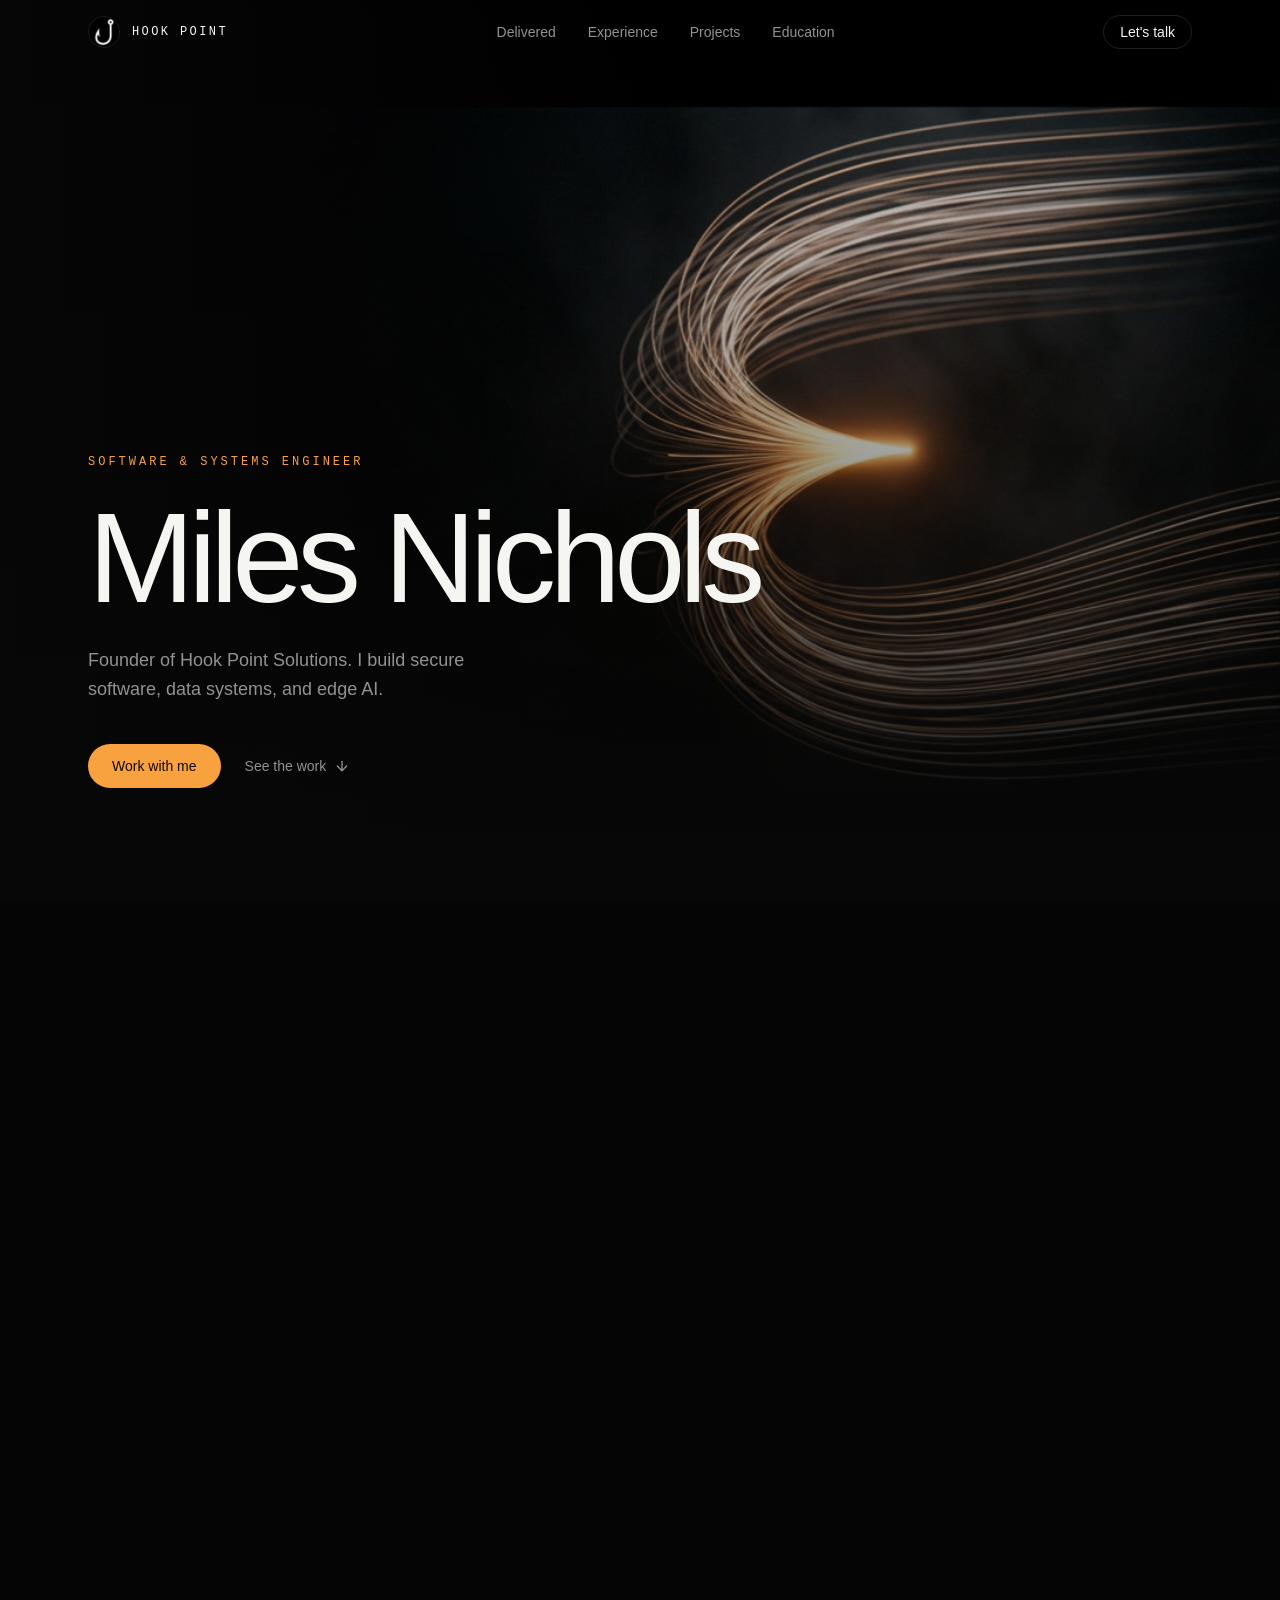
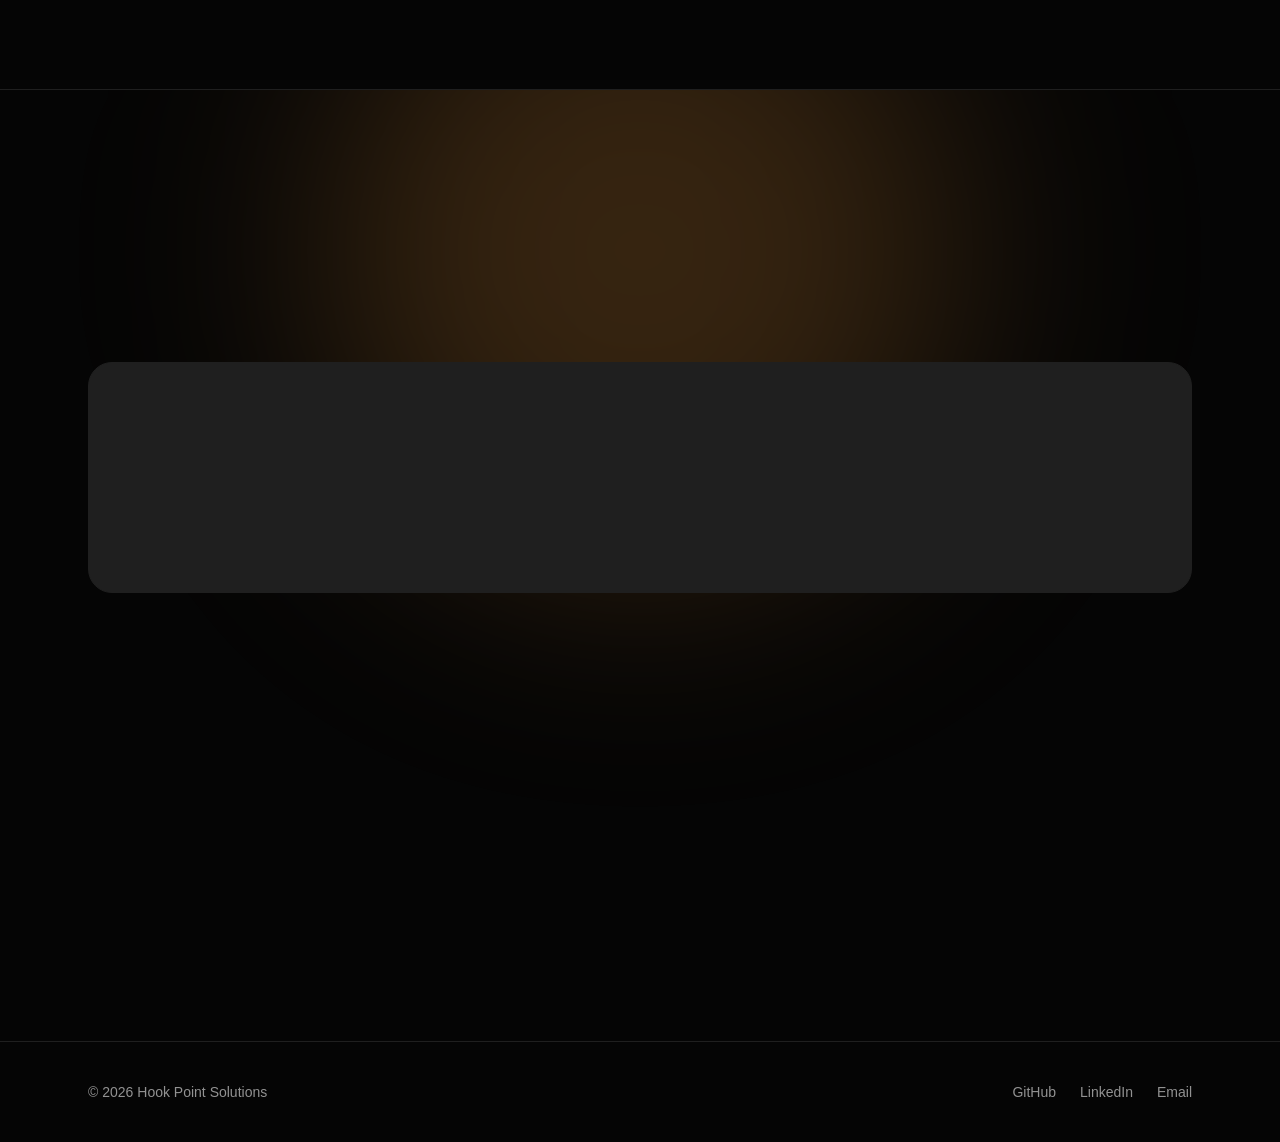
==== index.html @ 3643398d "k" ====
<!DOCTYPE html><html lang="en" class="_8NX9hq_variable z61v7q_variable bg-background"><head><meta charSet="utf-8"/><meta name="viewport" content="width=device-width, initial-scale=1"/><link rel="preload" href="/_next/static/media/07a39a8a4660cc7c-s.p.0r6juujl39pe6.woff2" as="font" crossorigin="" type="font/woff2"/><link rel="preload" href="/_next/static/media/605ce01b664af129-s.p.0wgildi0cnwt9.woff2" as="font" crossorigin="" type="font/woff2"/><link rel="preload" href="/images/hero.png" as="image" fetchPriority="high"/><link rel="stylesheet" href="/_next/static/chunks/3rcy8e28hshh3.css" data-precedence="next"/><link rel="preload" as="script" fetchPriority="low" href="/_next/static/chunks/3dkd6r3jlf50n.js"/><script src="/_next/static/chunks/43by1gthjaavo.js" async=""></script><script src="/_next/static/chunks/15ks9l6llrtqo.js" async=""></script><script src="/_next/static/chunks/turbopack-3-ry682tkyiqk.js" async=""></script><script src="/_next/static/chunks/1kw_wr8enlp0z.js" async=""></script><script src="/_next/static/chunks/2z9yaqx2-g-7x.js?v=4" async=""></script><meta name="theme-color" content="#0a0a0a"/><meta name="color-scheme" content="dark"/><title>Miles Nichols — Hook Point Solutions</title><meta name="description" content="Software &amp; systems engineer and founder of Hook Point Solutions. Secure full-stack software, data systems, and edge AI."/><meta property="og:title" content="Miles Nichols — Hook Point Solutions"/><meta property="og:description" content="Secure full-stack software, data systems, and edge AI."/><meta property="og:image" content="https://hookpointsolutions.me/banner.jpg"/><meta name="twitter:card" content="summary_large_image"/><meta name="twitter:title" content="Miles Nichols — Hook Point Solutions"/><meta name="twitter:description" content="Secure full-stack software, data systems, and edge AI."/><meta name="twitter:image" content="https://hookpointsolutions.me/banner.jpg"/><link rel="icon" href="/logo.jpg?v=2" type="image/jpeg"/><link rel="apple-touch-icon" href="/logo.jpg?v=2"/><meta name="next-size-adjust" content=""/><script src="/_next/static/chunks/0cz1d0mv5g_q7.js" noModule=""></script></head><body class="font-sans antialiased"><div hidden=""><!--$--><!--/$--></div><header class="fixed inset-x-0 top-0 z-50 transition-all duration-500 border-b border-transparent"><nav aria-label="Primary" class="mx-auto flex h-16 max-w-6xl items-center justify-between px-6"><a href="#top" class="flex items-center gap-3"><span aria-hidden="true" class="flex size-8 items-center justify-center overflow-hidden rounded-full border border-border/80 bg-background shadow-sm"><img src="/logo.jpg?v=2" alt="" class="size-full object-cover" style="transform:scale(2)"/></span><span class="font-mono text-xs tracking-[0.2em] uppercase">Hook Point</span></a><ul class="hidden items-center gap-8 md:flex"><li><a href="#delivered" class="text-sm text-muted-foreground transition-colors hover:text-foreground">Delivered</a></li><li><a href="#experience" class="text-sm text-muted-foreground transition-colors hover:text-foreground">Experience</a></li><li><a href="#projects" class="text-sm text-muted-foreground transition-colors hover:text-foreground">Projects</a></li><li><a href="#education" class="text-sm text-muted-foreground transition-colors hover:text-foreground">Education</a></li></ul><a href="#consult" class="rounded-full border border-border px-4 py-1.5 text-sm transition-colors hover:border-primary hover:text-primary">Let&#x27;s talk</a></nav></header><main><section id="top" class="relative flex min-h-svh items-end overflow-hidden"><div aria-hidden="true" class="hero-image absolute inset-0"><img src="/images/hero.png" alt="" fetchPriority="high" class="absolute inset-0 size-full object-cover object-center opacity-90"/><div class="absolute inset-0 bg-gradient-to-t from-background via-background/30 to-transparent"></div><div class="absolute inset-0 bg-gradient-to-r from-background/80 via-transparent to-transparent"></div></div><div class="relative mx-auto w-full max-w-6xl px-6 pb-20 md:pb-28"><p class="hero-line font-mono text-xs tracking-[0.25em] text-primary uppercase" style="animation-delay:150ms">Software &amp; Systems Engineer</p><h1 class="hero-line mt-6 text-6xl font-medium tracking-tighter text-balance md:text-8xl lg:text-9xl" style="animation-delay:300ms">Miles Nichols</h1><p class="hero-line mt-6 max-w-md text-lg leading-relaxed text-muted-foreground text-pretty" style="animation-delay:450ms">Founder of Hook Point Solutions. I build secure software, data systems, and edge AI.</p><div class="hero-line mt-10 flex flex-wrap items-center gap-4" style="animation-delay:600ms"><a href="#consult" class="rounded-full bg-primary px-6 py-3 text-sm font-medium text-primary-foreground transition-transform hover:scale-[1.03]">Work with me</a><a href="#projects" class="group flex items-center gap-2 px-2 py-3 text-sm text-muted-foreground transition-colors hover:text-foreground">See the work<svg xmlns="http://www.w3.org/2000/svg" width="24" height="24" viewBox="0 0 24 24" fill="none" stroke="currentColor" stroke-width="2" stroke-linecap="round" stroke-linejoin="round" class="lucide lucide-arrow-down size-4 transition-transform group-hover:translate-y-0.5" aria-hidden="true"><path d="M12 5v14"></path><path d="m19 12-7 7-7-7"></path></svg></a></div></div></section><section id="delivered" class="mx-auto max-w-6xl px-6 py-28 md:py-40"><div class="reveal mb-12 flex items-baseline gap-4 md:mb-16" style="transition-delay:0ms"><span class="font-mono text-xs text-primary">01</span><h2 class="text-3xl font-medium tracking-tight md:text-5xl">Delivered</h2></div><div class="reveal" style="transition-delay:0ms"><article class="group grid overflow-hidden rounded-3xl border border-border bg-card md:grid-cols-2"><div class="relative aspect-[4/3] overflow-hidden md:aspect-auto"><img src="/images/neuro-portal.png" alt="Abstract glowing neural filaments shaped like a brain inside a glass shield" loading="lazy" class="absolute inset-0 size-full object-cover transition-transform duration-[1.6s] ease-out group-hover:scale-105"/></div><div class="flex flex-col justify-between gap-12 p-8 md:p-12"><div><p class="font-mono text-xs tracking-[0.2em] text-primary uppercase">Hook Point Solutions · Client</p><h3 class="mt-4 text-3xl font-medium tracking-tight text-balance md:text-4xl">Neurology Patient Portal</h3><p class="mt-4 leading-relaxed text-muted-foreground text-pretty">A secure full-stack portal for a neurology practice — patients, providers, and records, each kept in their own lane.</p></div><dl class="grid grid-cols-3 gap-4 border-t border-border pt-8"><div><dt class="sr-only">Medical data isolation</dt><dd class="text-2xl font-medium tracking-tight md:text-3xl">100%</dd><dd class="mt-1 text-xs leading-snug text-muted-foreground">Medical data isolation</dd></div><div><dt class="sr-only">Granular access control</dt><dd class="text-2xl font-medium tracking-tight md:text-3xl">RBAC</dd><dd class="mt-1 text-xs leading-snug text-muted-foreground">Granular access control</dd></div><div><dt class="sr-only">In production</dt><dd class="text-2xl font-medium tracking-tight md:text-3xl">Live</dd><dd class="mt-1 text-xs leading-snug text-muted-foreground">In production</dd></div></dl><ul class="flex flex-wrap gap-2" aria-label="Stack"><li class="rounded-full border border-border px-3 py-1 font-mono text-xs text-muted-foreground">SvelteKit</li><li class="rounded-full border border-border px-3 py-1 font-mono text-xs text-muted-foreground">Spring Boot</li><li class="rounded-full border border-border px-3 py-1 font-mono text-xs text-muted-foreground">PostgreSQL</li></ul></div></article></div></section><section id="experience" class="mx-auto max-w-6xl px-6 py-28 md:py-40"><div class="reveal mb-12 flex items-baseline gap-4 md:mb-16" style="transition-delay:0ms"><span class="font-mono text-xs text-primary">02</span><h2 class="text-3xl font-medium tracking-tight md:text-5xl">Experience</h2></div><ol class="border-t border-border"><li><div class="reveal" style="transition-delay:0ms"><div class="group grid gap-2 border-b border-border py-8 transition-colors md:grid-cols-12 md:gap-8"><p class="font-mono text-xs text-muted-foreground md:col-span-2 md:pt-2">2027</p><div class="md:col-span-4"><h3 class="flex items-center gap-3 text-2xl font-medium tracking-tight transition-colors group-hover:text-primary">Tesla<span class="rounded-full bg-primary/15 px-2 py-0.5 font-mono text-[10px] tracking-widest text-primary uppercase">Incoming</span></h3><p class="mt-1 text-sm text-muted-foreground">Systems Engineer Intern — Cell Manufacturing</p></div><p class="leading-relaxed text-muted-foreground text-pretty md:col-span-6 md:pt-1">Equipment health monitoring, telemetry pipelines, and statistical fault detection.</p></div></div></li><li><div class="reveal" style="transition-delay:60ms"><div class="group grid gap-2 border-b border-border py-8 transition-colors md:grid-cols-12 md:gap-8"><p class="font-mono text-xs text-muted-foreground md:col-span-2 md:pt-2">Fall 2026 — Now</p><div class="md:col-span-4"><h3 class="flex items-center gap-3 text-2xl font-medium tracking-tight transition-colors group-hover:text-primary">American Equity</h3><p class="mt-1 text-sm text-muted-foreground">Software Development Intern</p></div><p class="leading-relaxed text-muted-foreground text-pretty md:col-span-6 md:pt-1">6 .NET microservices and 12 AWS Lambdas refactored. RBAC authorization and normalized PostgreSQL schemas.</p></div></div></li><li><div class="reveal" style="transition-delay:120ms"><div class="group grid gap-2 border-b border-border py-8 transition-colors md:grid-cols-12 md:gap-8"><p class="font-mono text-xs text-muted-foreground md:col-span-2 md:pt-2">Summer 2026</p><div class="md:col-span-4"><h3 class="flex items-center gap-3 text-2xl font-medium tracking-tight transition-colors group-hover:text-primary">American Equity</h3><p class="mt-1 text-sm text-muted-foreground">Automation Engineer Intern</p></div><p class="leading-relaxed text-muted-foreground text-pretty md:col-span-6 md:pt-1">Test reliability from ~65% to ~99% across 1,500+ tests. $10k+ saved in annual licensing.</p></div></div></li><li><div class="reveal" style="transition-delay:180ms"><div class="group grid gap-2 border-b border-border py-8 transition-colors md:grid-cols-12 md:gap-8"><p class="font-mono text-xs text-muted-foreground md:col-span-2 md:pt-2">2025 — Now</p><div class="md:col-span-4"><h3 class="flex items-center gap-3 text-2xl font-medium tracking-tight transition-colors group-hover:text-primary">Hook Point Solutions</h3><p class="mt-1 text-sm text-muted-foreground">Principal Engineer &amp; Founder</p></div><p class="leading-relaxed text-muted-foreground text-pretty md:col-span-6 md:pt-1">Designing and delivering secure full-stack software for clients.</p></div></div></li><li><div class="reveal" style="transition-delay:240ms"><div class="group grid gap-2 border-b border-border py-8 transition-colors md:grid-cols-12 md:gap-8"><p class="font-mono text-xs text-muted-foreground md:col-span-2 md:pt-2">Summer 2025</p><div class="md:col-span-4"><h3 class="flex items-center gap-3 text-2xl font-medium tracking-tight transition-colors group-hover:text-primary">Innovative Systems</h3><p class="mt-1 text-sm text-muted-foreground">Data &amp; Systems Engineer</p></div><p class="leading-relaxed text-muted-foreground text-pretty md:col-span-6 md:pt-1">MS SQL Server to PostgreSQL migration and real-time SCADA telemetry for Tyson Foods.</p></div></div></li></ol></section><section id="projects" class="mx-auto max-w-6xl px-6 py-28 md:py-40"><div class="reveal mb-12 flex items-baseline gap-4 md:mb-16" style="transition-delay:0ms"><span class="font-mono text-xs text-primary">03</span><h2 class="text-3xl font-medium tracking-tight md:text-5xl">Projects</h2></div><ul class="border-t border-border"><li class="border-b border-border"><div class="reveal" style="transition-delay:0ms"><button type="button" aria-expanded="true" aria-controls="project-panel-0" class="group flex w-full items-center gap-6 py-6 text-left md:py-8"><span class="w-8 font-mono text-xs text-muted-foreground">01</span><span class="flex-1 text-xl font-medium tracking-tight transition-all duration-500 md:text-3xl translate-x-2 text-primary">Migraine Diary</span><span class="hidden font-mono text-xs tracking-widest text-muted-foreground uppercase sm:block">Web</span><svg xmlns="http://www.w3.org/2000/svg" width="24" height="24" viewBox="0 0 24 24" fill="none" stroke="currentColor" stroke-width="2" stroke-linecap="round" stroke-linejoin="round" class="lucide lucide-plus size-5 shrink-0 transition-transform duration-500 rotate-45 text-primary" aria-hidden="true"><path d="M5 12h14"></path><path d="M12 5v14"></path></svg></button><div id="project-panel-0" role="region" aria-label="Migraine Diary" class="grid transition-all duration-500 ease-[cubic-bezier(0.22,1,0.36,1)] grid-rows-[1fr] opacity-100"><div class="overflow-hidden"><div class="flex flex-col gap-6 pb-8 pl-14 md:flex-row md:items-end md:justify-between"><div class="max-w-xl"><p class="leading-relaxed text-muted-foreground text-pretty">A secure web app for logging migraines, triggers, and medications, with history visualizations and role-protected administration.</p><ul class="mt-4 flex flex-wrap gap-2" aria-label="Stack"><li class="rounded-full border border-border px-3 py-1 font-mono text-xs text-muted-foreground">SvelteKit</li><li class="rounded-full border border-border px-3 py-1 font-mono text-xs text-muted-foreground">TypeScript</li><li class="rounded-full border border-border px-3 py-1 font-mono text-xs text-muted-foreground">Java</li><li class="rounded-full border border-border px-3 py-1 font-mono text-xs text-muted-foreground">Spring Boot</li><li class="rounded-full border border-border px-3 py-1 font-mono text-xs text-muted-foreground">PostgreSQL</li></ul></div><a href="https://github.com/miles-nichols?tab=repositories" target="_blank" rel="noreferrer" tabindex="0" class="group/link flex shrink-0 items-center gap-1 text-sm transition-colors hover:text-primary">View on GitHub<svg xmlns="http://www.w3.org/2000/svg" width="24" height="24" viewBox="0 0 24 24" fill="none" stroke="currentColor" stroke-width="2" stroke-linecap="round" stroke-linejoin="round" class="lucide lucide-arrow-up-right size-4 transition-transform group-hover/link:-translate-y-0.5 group-hover/link:translate-x-0.5" aria-hidden="true"><path d="M7 7h10v10"></path><path d="M7 17 17 7"></path></svg></a></div></div></div></div></li><li class="border-b border-border"><div class="reveal" style="transition-delay:40ms"><button type="button" aria-expanded="false" aria-controls="project-panel-1" class="group flex w-full items-center gap-6 py-6 text-left md:py-8"><span class="w-8 font-mono text-xs text-muted-foreground">02</span><span class="flex-1 text-xl font-medium tracking-tight transition-all duration-500 md:text-3xl group-hover:translate-x-2">Fitness Tracker</span><span class="hidden font-mono text-xs tracking-widest text-muted-foreground uppercase sm:block">Mobile</span><svg xmlns="http://www.w3.org/2000/svg" width="24" height="24" viewBox="0 0 24 24" fill="none" stroke="currentColor" stroke-width="2" stroke-linecap="round" stroke-linejoin="round" class="lucide lucide-plus size-5 shrink-0 transition-transform duration-500" aria-hidden="true"><path d="M5 12h14"></path><path d="M12 5v14"></path></svg></button><div id="project-panel-1" role="region" aria-label="Fitness Tracker" class="grid transition-all duration-500 ease-[cubic-bezier(0.22,1,0.36,1)] grid-rows-[0fr] opacity-0"><div class="overflow-hidden"><div class="flex flex-col gap-6 pb-8 pl-14 md:flex-row md:items-end md:justify-between"><div class="max-w-xl"><p class="leading-relaxed text-muted-foreground text-pretty">An Android app for finding exercises, building routines, logging workouts, and sharing activity with friends.</p><ul class="mt-4 flex flex-wrap gap-2" aria-label="Stack"><li class="rounded-full border border-border px-3 py-1 font-mono text-xs text-muted-foreground">Android</li><li class="rounded-full border border-border px-3 py-1 font-mono text-xs text-muted-foreground">Java</li><li class="rounded-full border border-border px-3 py-1 font-mono text-xs text-muted-foreground">Spring Boot</li><li class="rounded-full border border-border px-3 py-1 font-mono text-xs text-muted-foreground">MySQL</li></ul></div><a href="https://github.com/miles-nichols?tab=repositories" target="_blank" rel="noreferrer" tabindex="-1" class="group/link flex shrink-0 items-center gap-1 text-sm transition-colors hover:text-primary">View on GitHub<svg xmlns="http://www.w3.org/2000/svg" width="24" height="24" viewBox="0 0 24 24" fill="none" stroke="currentColor" stroke-width="2" stroke-linecap="round" stroke-linejoin="round" class="lucide lucide-arrow-up-right size-4 transition-transform group-hover/link:-translate-y-0.5 group-hover/link:translate-x-0.5" aria-hidden="true"><path d="M7 7h10v10"></path><path d="M7 17 17 7"></path></svg></a></div></div></div></div></li><li class="border-b border-border"><div class="reveal" style="transition-delay:80ms"><button type="button" aria-expanded="false" aria-controls="project-panel-2" class="group flex w-full items-center gap-6 py-6 text-left md:py-8"><span class="w-8 font-mono text-xs text-muted-foreground">03</span><span class="flex-1 text-xl font-medium tracking-tight transition-all duration-500 md:text-3xl group-hover:translate-x-2">Grateful Gig</span><span class="hidden font-mono text-xs tracking-widest text-muted-foreground uppercase sm:block">Web</span><svg xmlns="http://www.w3.org/2000/svg" width="24" height="24" viewBox="0 0 24 24" fill="none" stroke="currentColor" stroke-width="2" stroke-linecap="round" stroke-linejoin="round" class="lucide lucide-plus size-5 shrink-0 transition-transform duration-500" aria-hidden="true"><path d="M5 12h14"></path><path d="M12 5v14"></path></svg></button><div id="project-panel-2" role="region" aria-label="Grateful Gig" class="grid transition-all duration-500 ease-[cubic-bezier(0.22,1,0.36,1)] grid-rows-[0fr] opacity-0"><div class="overflow-hidden"><div class="flex flex-col gap-6 pb-8 pl-14 md:flex-row md:items-end md:justify-between"><div class="max-w-xl"><p class="leading-relaxed text-muted-foreground text-pretty">A positive-focused social app for sharing daily gratitude posts and following friends.</p><ul class="mt-4 flex flex-wrap gap-2" aria-label="Stack"><li class="rounded-full border border-border px-3 py-1 font-mono text-xs text-muted-foreground">Social</li><li class="rounded-full border border-border px-3 py-1 font-mono text-xs text-muted-foreground">Full-stack</li></ul></div><a href="https://github.com/miles-nichols?tab=repositories" target="_blank" rel="noreferrer" tabindex="-1" class="group/link flex shrink-0 items-center gap-1 text-sm transition-colors hover:text-primary">View on GitHub<svg xmlns="http://www.w3.org/2000/svg" width="24" height="24" viewBox="0 0 24 24" fill="none" stroke="currentColor" stroke-width="2" stroke-linecap="round" stroke-linejoin="round" class="lucide lucide-arrow-up-right size-4 transition-transform group-hover/link:-translate-y-0.5 group-hover/link:translate-x-0.5" aria-hidden="true"><path d="M7 7h10v10"></path><path d="M7 17 17 7"></path></svg></a></div></div></div></div></li><li class="border-b border-border"><div class="reveal" style="transition-delay:120ms"><button type="button" aria-expanded="false" aria-controls="project-panel-3" class="group flex w-full items-center gap-6 py-6 text-left md:py-8"><span class="w-8 font-mono text-xs text-muted-foreground">04</span><span class="flex-1 text-xl font-medium tracking-tight transition-all duration-500 md:text-3xl group-hover:translate-x-2">SCADA Integration &amp; Migration</span><span class="hidden font-mono text-xs tracking-widest text-muted-foreground uppercase sm:block">Industrial</span><svg xmlns="http://www.w3.org/2000/svg" width="24" height="24" viewBox="0 0 24 24" fill="none" stroke="currentColor" stroke-width="2" stroke-linecap="round" stroke-linejoin="round" class="lucide lucide-plus size-5 shrink-0 transition-transform duration-500" aria-hidden="true"><path d="M5 12h14"></path><path d="M12 5v14"></path></svg></button><div id="project-panel-3" role="region" aria-label="SCADA Integration &amp; Migration" class="grid transition-all duration-500 ease-[cubic-bezier(0.22,1,0.36,1)] grid-rows-[0fr] opacity-0"><div class="overflow-hidden"><div class="flex flex-col gap-6 pb-8 pl-14 md:flex-row md:items-end md:justify-between"><div class="max-w-xl"><p class="leading-relaxed text-muted-foreground text-pretty">Migrated production data systems and built telemetry and reporting for Tyson Foods through Innovative Systems.</p><ul class="mt-4 flex flex-wrap gap-2" aria-label="Stack"><li class="rounded-full border border-border px-3 py-1 font-mono text-xs text-muted-foreground">Ignition SCADA</li><li class="rounded-full border border-border px-3 py-1 font-mono text-xs text-muted-foreground">PostgreSQL</li><li class="rounded-full border border-border px-3 py-1 font-mono text-xs text-muted-foreground">MS SQL Server</li></ul></div><a href="https://github.com/miles-nichols?tab=repositories" target="_blank" rel="noreferrer" tabindex="-1" class="group/link flex shrink-0 items-center gap-1 text-sm transition-colors hover:text-primary">View on GitHub<svg xmlns="http://www.w3.org/2000/svg" width="24" height="24" viewBox="0 0 24 24" fill="none" stroke="currentColor" stroke-width="2" stroke-linecap="round" stroke-linejoin="round" class="lucide lucide-arrow-up-right size-4 transition-transform group-hover/link:-translate-y-0.5 group-hover/link:translate-x-0.5" aria-hidden="true"><path d="M7 7h10v10"></path><path d="M7 17 17 7"></path></svg></a></div></div></div></div></li><li class="border-b border-border"><div class="reveal" style="transition-delay:160ms"><button type="button" aria-expanded="false" aria-controls="project-panel-4" class="group flex w-full items-center gap-6 py-6 text-left md:py-8"><span class="w-8 font-mono text-xs text-muted-foreground">05</span><span class="flex-1 text-xl font-medium tracking-tight transition-all duration-500 md:text-3xl group-hover:translate-x-2">Autonomous Robot Navigation</span><span class="hidden font-mono text-xs tracking-widest text-muted-foreground uppercase sm:block">Embedded</span><svg xmlns="http://www.w3.org/2000/svg" width="24" height="24" viewBox="0 0 24 24" fill="none" stroke="currentColor" stroke-width="2" stroke-linecap="round" stroke-linejoin="round" class="lucide lucide-plus size-5 shrink-0 transition-transform duration-500" aria-hidden="true"><path d="M5 12h14"></path><path d="M12 5v14"></path></svg></button><div id="project-panel-4" role="region" aria-label="Autonomous Robot Navigation" class="grid transition-all duration-500 ease-[cubic-bezier(0.22,1,0.36,1)] grid-rows-[0fr] opacity-0"><div class="overflow-hidden"><div class="flex flex-col gap-6 pb-8 pl-14 md:flex-row md:items-end md:justify-between"><div class="max-w-xl"><p class="leading-relaxed text-muted-foreground text-pretty">Embedded control and obstacle avoidance using sensors and servos, with a Python tool for live sensor visualization. Led a 6-person team.</p><ul class="mt-4 flex flex-wrap gap-2" aria-label="Stack"><li class="rounded-full border border-border px-3 py-1 font-mono text-xs text-muted-foreground">C</li><li class="rounded-full border border-border px-3 py-1 font-mono text-xs text-muted-foreground">Python</li><li class="rounded-full border border-border px-3 py-1 font-mono text-xs text-muted-foreground">TM4C123</li></ul></div><a href="https://github.com/miles-nichols?tab=repositories" target="_blank" rel="noreferrer" tabindex="-1" class="group/link flex shrink-0 items-center gap-1 text-sm transition-colors hover:text-primary">View on GitHub<svg xmlns="http://www.w3.org/2000/svg" width="24" height="24" viewBox="0 0 24 24" fill="none" stroke="currentColor" stroke-width="2" stroke-linecap="round" stroke-linejoin="round" class="lucide lucide-arrow-up-right size-4 transition-transform group-hover/link:-translate-y-0.5 group-hover/link:translate-x-0.5" aria-hidden="true"><path d="M7 7h10v10"></path><path d="M7 17 17 7"></path></svg></a></div></div></div></div></li><li class="border-b border-border"><div class="reveal" style="transition-delay:200ms"><button type="button" aria-expanded="false" aria-controls="project-panel-5" class="group flex w-full items-center gap-6 py-6 text-left md:py-8"><span class="w-8 font-mono text-xs text-muted-foreground">06</span><span class="flex-1 text-xl font-medium tracking-tight transition-all duration-500 md:text-3xl group-hover:translate-x-2">Edge-AI Wildlife Classifier</span><span class="hidden font-mono text-xs tracking-widest text-muted-foreground uppercase sm:block">AI</span><svg xmlns="http://www.w3.org/2000/svg" width="24" height="24" viewBox="0 0 24 24" fill="none" stroke="currentColor" stroke-width="2" stroke-linecap="round" stroke-linejoin="round" class="lucide lucide-plus size-5 shrink-0 transition-transform duration-500" aria-hidden="true"><path d="M5 12h14"></path><path d="M12 5v14"></path></svg></button><div id="project-panel-5" role="region" aria-label="Edge-AI Wildlife Classifier" class="grid transition-all duration-500 ease-[cubic-bezier(0.22,1,0.36,1)] grid-rows-[0fr] opacity-0"><div class="overflow-hidden"><div class="flex flex-col gap-6 pb-8 pl-14 md:flex-row md:items-end md:justify-between"><div class="max-w-xl"><p class="leading-relaxed text-muted-foreground text-pretty">A Raspberry Pi vision system connecting sensor-triggered detection to a cloud-backed web application.</p><ul class="mt-4 flex flex-wrap gap-2" aria-label="Stack"><li class="rounded-full border border-border px-3 py-1 font-mono text-xs text-muted-foreground">Python</li><li class="rounded-full border border-border px-3 py-1 font-mono text-xs text-muted-foreground">Raspberry Pi</li><li class="rounded-full border border-border px-3 py-1 font-mono text-xs text-muted-foreground">ML</li><li class="rounded-full border border-border px-3 py-1 font-mono text-xs text-muted-foreground">Cloud</li></ul></div><a href="https://github.com/miles-nichols?tab=repositories" target="_blank" rel="noreferrer" tabindex="-1" class="group/link flex shrink-0 items-center gap-1 text-sm transition-colors hover:text-primary">View on GitHub<svg xmlns="http://www.w3.org/2000/svg" width="24" height="24" viewBox="0 0 24 24" fill="none" stroke="currentColor" stroke-width="2" stroke-linecap="round" stroke-linejoin="round" class="lucide lucide-arrow-up-right size-4 transition-transform group-hover/link:-translate-y-0.5 group-hover/link:translate-x-0.5" aria-hidden="true"><path d="M7 7h10v10"></path><path d="M7 17 17 7"></path></svg></a></div></div></div></div></li><li class="border-b border-border"><div class="reveal" style="transition-delay:240ms"><button type="button" aria-expanded="false" aria-controls="project-panel-6" class="group flex w-full items-center gap-6 py-6 text-left md:py-8"><span class="w-8 font-mono text-xs text-muted-foreground">07</span><span class="flex-1 text-xl font-medium tracking-tight transition-all duration-500 md:text-3xl group-hover:translate-x-2">ASL Real-Time Transcription</span><span class="hidden font-mono text-xs tracking-widest text-muted-foreground uppercase sm:block">AI</span><svg xmlns="http://www.w3.org/2000/svg" width="24" height="24" viewBox="0 0 24 24" fill="none" stroke="currentColor" stroke-width="2" stroke-linecap="round" stroke-linejoin="round" class="lucide lucide-plus size-5 shrink-0 transition-transform duration-500" aria-hidden="true"><path d="M5 12h14"></path><path d="M12 5v14"></path></svg></button><div id="project-panel-6" role="region" aria-label="ASL Real-Time Transcription" class="grid transition-all duration-500 ease-[cubic-bezier(0.22,1,0.36,1)] grid-rows-[0fr] opacity-0"><div class="overflow-hidden"><div class="flex flex-col gap-6 pb-8 pl-14 md:flex-row md:items-end md:justify-between"><div class="max-w-xl"><p class="leading-relaxed text-muted-foreground text-pretty">Computer vision that translates sign-language video in real time at 99.28% classification accuracy.</p><ul class="mt-4 flex flex-wrap gap-2" aria-label="Stack"><li class="rounded-full border border-border px-3 py-1 font-mono text-xs text-muted-foreground">MediaPipe</li><li class="rounded-full border border-border px-3 py-1 font-mono text-xs text-muted-foreground">OpenCV</li><li class="rounded-full border border-border px-3 py-1 font-mono text-xs text-muted-foreground">SVM</li><li class="rounded-full border border-border px-3 py-1 font-mono text-xs text-muted-foreground">Python</li></ul></div><a href="https://github.com/miles-nichols?tab=repositories" target="_blank" rel="noreferrer" tabindex="-1" class="group/link flex shrink-0 items-center gap-1 text-sm transition-colors hover:text-primary">View on GitHub<svg xmlns="http://www.w3.org/2000/svg" width="24" height="24" viewBox="0 0 24 24" fill="none" stroke="currentColor" stroke-width="2" stroke-linecap="round" stroke-linejoin="round" class="lucide lucide-arrow-up-right size-4 transition-transform group-hover/link:-translate-y-0.5 group-hover/link:translate-x-0.5" aria-hidden="true"><path d="M7 7h10v10"></path><path d="M7 17 17 7"></path></svg></a></div></div></div></div></li><li class="border-b border-border"><div class="reveal" style="transition-delay:280ms"><button type="button" aria-expanded="false" aria-controls="project-panel-7" class="group flex w-full items-center gap-6 py-6 text-left md:py-8"><span class="w-8 font-mono text-xs text-muted-foreground">08</span><span class="flex-1 text-xl font-medium tracking-tight transition-all duration-500 md:text-3xl group-hover:translate-x-2">ARMv8 / LEGv8 Disassembler</span><span class="hidden font-mono text-xs tracking-widest text-muted-foreground uppercase sm:block">Systems</span><svg xmlns="http://www.w3.org/2000/svg" width="24" height="24" viewBox="0 0 24 24" fill="none" stroke="currentColor" stroke-width="2" stroke-linecap="round" stroke-linejoin="round" class="lucide lucide-plus size-5 shrink-0 transition-transform duration-500" aria-hidden="true"><path d="M5 12h14"></path><path d="M12 5v14"></path></svg></button><div id="project-panel-7" role="region" aria-label="ARMv8 / LEGv8 Disassembler" class="grid transition-all duration-500 ease-[cubic-bezier(0.22,1,0.36,1)] grid-rows-[0fr] opacity-0"><div class="overflow-hidden"><div class="flex flex-col gap-6 pb-8 pl-14 md:flex-row md:items-end md:justify-between"><div class="max-w-xl"><p class="leading-relaxed text-muted-foreground text-pretty">Decodes 32-bit machine code into assembly across 5 instruction formats, alongside hand-optimized C.</p><ul class="mt-4 flex flex-wrap gap-2" aria-label="Stack"><li class="rounded-full border border-border px-3 py-1 font-mono text-xs text-muted-foreground">Java</li><li class="rounded-full border border-border px-3 py-1 font-mono text-xs text-muted-foreground">LEGv8</li><li class="rounded-full border border-border px-3 py-1 font-mono text-xs text-muted-foreground">C</li></ul></div><a href="https://github.com/miles-nichols?tab=repositories" target="_blank" rel="noreferrer" tabindex="-1" class="group/link flex shrink-0 items-center gap-1 text-sm transition-colors hover:text-primary">View on GitHub<svg xmlns="http://www.w3.org/2000/svg" width="24" height="24" viewBox="0 0 24 24" fill="none" stroke="currentColor" stroke-width="2" stroke-linecap="round" stroke-linejoin="round" class="lucide lucide-arrow-up-right size-4 transition-transform group-hover/link:-translate-y-0.5 group-hover/link:translate-x-0.5" aria-hidden="true"><path d="M7 7h10v10"></path><path d="M7 17 17 7"></path></svg></a></div></div></div></div></li></ul></section><section id="education" class="mx-auto max-w-6xl px-6 py-28 md:py-40"><div class="reveal mb-12 flex items-baseline gap-4 md:mb-16" style="transition-delay:0ms"><span class="font-mono text-xs text-primary">04</span><h2 class="text-3xl font-medium tracking-tight md:text-5xl">Education</h2></div><div class="grid gap-6 md:grid-cols-2"><div class="reveal" style="transition-delay:0ms"><article class="flex h-full flex-col justify-between gap-16 rounded-3xl border border-border bg-card p-8 transition-colors duration-500 hover:border-primary/50 md:p-10"><p class="font-mono text-xs text-muted-foreground">2027</p><div><h3 class="text-2xl font-medium tracking-tight text-balance md:text-3xl">M.S. Artificial Intelligence</h3><p class="mt-2 text-muted-foreground">Iowa State University</p><p class="mt-6 font-mono text-xs tracking-widest text-primary uppercase">4.0 GPA · Dean’s List</p></div></article></div><div class="reveal" style="transition-delay:120ms"><article class="flex h-full flex-col justify-between gap-16 rounded-3xl border border-border bg-card p-8 transition-colors duration-500 hover:border-primary/50 md:p-10"><p class="font-mono text-xs text-muted-foreground">2026</p><div><h3 class="text-2xl font-medium tracking-tight text-balance md:text-3xl">B.S. Software Engineering</h3><p class="mt-2 text-muted-foreground">Iowa State University</p><p class="mt-6 font-mono text-xs tracking-widest text-primary uppercase">3.64 GPA · Dean’s List</p></div></article></div></div></section><section id="consult" class="relative overflow-hidden border-t border-border"><div aria-hidden="true" class="glow pointer-events-none absolute -top-40 left-1/2 size-[40rem] -translate-x-1/2 rounded-full bg-primary/20 blur-[120px]"></div><div class="relative mx-auto max-w-6xl px-6 py-28 md:py-40"><div class="reveal mb-12 flex items-baseline gap-4 md:mb-16" style="transition-delay:0ms"><span class="font-mono text-xs text-primary">05</span><h2 class="text-3xl font-medium tracking-tight md:text-5xl">Consulting</h2></div><div class="grid gap-px overflow-hidden rounded-3xl border border-border bg-border md:grid-cols-3"><div class="reveal h-full" style="transition-delay:0ms"><div class="h-full bg-background p-8 md:p-10"><span class="font-mono text-xs text-primary">01</span><h3 class="mt-10 text-xl font-medium tracking-tight">Full-stack products</h3><p class="mt-3 text-sm leading-relaxed text-muted-foreground">Secure web and mobile apps, from schema to interface.</p></div></div><div class="reveal h-full" style="transition-delay:100ms"><div class="h-full bg-background p-8 md:p-10"><span class="font-mono text-xs text-primary">02</span><h3 class="mt-10 text-xl font-medium tracking-tight">Data &amp; migration</h3><p class="mt-3 text-sm leading-relaxed text-muted-foreground">Database migrations, pipelines, and reporting that hold up in production.</p></div></div><div class="reveal h-full" style="transition-delay:200ms"><div class="h-full bg-background p-8 md:p-10"><span class="font-mono text-xs text-primary">03</span><h3 class="mt-10 text-xl font-medium tracking-tight">Industrial &amp; edge AI</h3><p class="mt-3 text-sm leading-relaxed text-muted-foreground">SCADA, telemetry, embedded systems, and on-device vision.</p></div></div></div><div class="reveal mt-24 text-center md:mt-32" style="transition-delay:0ms"><p class="font-mono text-xs tracking-[0.25em] text-muted-foreground uppercase">Have a project?</p><a href="mailto:miles@voilatech.com" class="group mt-6 inline-flex items-center gap-3 text-4xl font-medium tracking-tighter transition-colors hover:text-primary md:text-7xl">Let&#x27;s build it<svg xmlns="http://www.w3.org/2000/svg" width="24" height="24" viewBox="0 0 24 24" fill="none" stroke="currentColor" stroke-width="2" stroke-linecap="round" stroke-linejoin="round" class="lucide lucide-arrow-up-right size-8 transition-transform duration-500 group-hover:translate-x-1 group-hover:-translate-y-1 md:size-14" aria-hidden="true"><path d="M7 7h10v10"></path><path d="M7 17 17 7"></path></svg></a><p class="mt-6 text-muted-foreground">miles@voilatech.com</p></div></div></section></main><footer class="border-t border-border"><div class="mx-auto flex max-w-6xl flex-col items-start justify-between gap-6 px-6 py-10 text-sm text-muted-foreground md:flex-row md:items-center"><p>© <!-- -->2026<!-- --> <!-- -->Hook Point Solutions</p><ul class="flex gap-6"><li><a href="https://github.com/miles-nichols" target="_blank" rel="noreferrer" class="transition-colors hover:text-foreground">GitHub</a></li><li><a href="https://www.linkedin.com/in/miles-nichols" target="_blank" rel="noreferrer" class="transition-colors hover:text-foreground">LinkedIn</a></li><li><a href="mailto:miles@voilatech.com" rel="noreferrer" class="transition-colors hover:text-foreground">Email</a></li></ul></div></footer><!--$--><!--/$--><script id="_R_">(globalThis["TURBOPACK"] || (globalThis["TURBOPACK"] = [])).push({"otherChunks":["static/chunks/3dkd6r3jlf50n.js","static/chunks/43by1gthjaavo.js","static/chunks/15ks9l6llrtqo.js"],"runtimeModuleIds":[69245]});</script><script src="/_next/static/chunks/3dkd6r3jlf50n.js" async=""></script><script>(self.__next_f=self.__next_f||[]).push([0])</script><script>self.__next_f.push([1,"1:\"$Sreact.fragment\"\n2:\"/_next/static/chunks/1kw_wr8enlp0z.js\"\n3:I[76210,[\"$2\"],\"default\"]\n4:I[90604,[\"$2\"],\"default\"]\n6:\"/_next/static/chunks/2z9yaqx2-g-7x.js?v=4\"\n7:I[62836,[\"$2\",\"$6\"],\"Nav\"]\n8:I[92339,[\"$2\",\"$6\"],\"default\"]\n9:I[94206,[\"$2\",\"$6\"],\"Reveal\"]\n12:\"ViewportBoundary\"\n13:I[63334,[\"$2\"],\"$12\"]\n15:\"MetadataBoundary\"\n16:I[63334,[\"$2\"],\"$15\"]\n17:\"$Sreact.suspense\"\n19:I[48189,[\"$2\"],\"default\",1]\n:HL[\"/_next/static/chunks/3rcy8e28hshh3.css\",\"style\"]\n:HL[\"/_next/static/media/07a39a8a4660cc7c-s.p.0r6juujl39pe6.woff2\",\"font\",{\"crossOrigin\":\"\",\"type\":\"font/woff2\"}]\n:HL[\"/_next/static/media/605ce01b664af129-s.p.0wgildi0cnwt9.woff2\",\"font\",{\"crossOrigin\":\"\",\"type\":\"font/woff2\"}]\n:HL[\"/images/hero.png\",\"image\",{\"fetchPriority\":\"high\"}]\n5:[[\"children\",{\"s\":\"__PAGE__\",\"h\":512,\"d\":{\"r\":[\"$\",\"$1\",\"c\",{\"children\":[[[\"$\",\"$L7\",null,{}],[\"$\",\"main\",null,{\"children\":[[\"$\",\"section\",null,{\"id\":\"top\",\"className\":\"relative flex min-h-svh items-end overflow-hidden\",\"children\":[[\"$\",\"div\",null,{\"aria-hidden\":\"true\",\"className\":\"hero-image absolute inset-0\",\"children\":[[\"$\",\"img\",null,{\"src\":\"/images/hero.png\",\"alt\":\"\",\"fetchPriority\":\"high\",\"className\":\"absolute inset-0 size-full object-cover object-center opacity-90\"}],[\"$\",\"div\",null,{\"className\":\"absolute inset-0 bg-gradient-to-t from-background via-background/30 to-transparent\"}],[\"$\",\"div\",null,{\"className\":\"absolute inset-0 bg-gradient-to-r from-background/80 via-transparent to-transparent\"}]]}],[\"$\",\"div\",null,{\"className\":\"relative mx-auto w-full max-w-6xl px-6 pb-20 md:pb-28\",\"children\":[[\"$\",\"p\",null,{\"className\":\"hero-line font-mono text-xs tracking-[0.25em] text-primary uppercase\",\"style\":{\"animationDelay\":\"150ms\"},\"children\":\"Software \u0026 Systems Engineer\"}],[\"$\",\"h1\",null,{\"className\":\"hero-line mt-6 text-6xl font-medium tracking-tighter text-balance md:text-8xl lg:text-9xl\",\"style\":{\"animationDelay\":\"300ms\"},\"children\":\"Miles Nichols\"}],[\"$\",\"p\",null,{\"className\":\"hero-line mt-6 max-w-md text-lg leading-relaxed text-muted-foreground text-pretty\",\"style\":{\"animationDelay\":\"450ms\"},\"children\":\"Founder of Hook Point Solutions. I build secure software, data systems, and edge AI.\"}],[\"$\",\"div\",null,{\"className\":\"hero-line mt-10 flex flex-wrap items-center gap-4\",\"style\":{\"animationDelay\":\"600ms\"},\"children\":[[\"$\",\"a\",null,{\"href\":\"#consult\",\"className\":\"rounded-full bg-primary px-6 py-3 text-sm font-medium text-primary-foreground transition-transform hover:scale-[1.03]\",\"children\":\"Work with me\"}],[\"$\",\"a\",null,{\"href\":\"#projects\",\"className\":\"group flex items-center gap-2 px-2 py-3 text-sm text-muted-foreground transition-colors hover:text-foreground\",\"children\":[\"See the work\",[\"$\",\"$L8\",null,{\"ref\":\"$undefined\",\"iconNode\":[[\"path\",{\"d\":\"M12 5v14\",\"key\":\"s699le\"}],[\"path\",{\"d\":\"m19 12-7 7-7-7\",\"key\":\"1idqje\"}]],\"className\":\"lucide-arrow-down size-4 transition-transform group-hover:translate-y-0.5\",\"aria-hidden\":\"true\"}]]}]]}]]}]]}],[\"$\",\"section\",null,{\"id\":\"delivered\",\"className\":\"mx-auto max-w-6xl px-6 py-28 md:py-40\",\"children\":[[\"$\",\"$L9\",null,{\"className\":\"mb-12 flex items-baseline gap-4 md:mb-16\",\"children\":[[\"$\",\"span\",null,{\"className\":\"font-mono text-xs text-primary\",\"children\":\"01\"}],[\"$\",\"h2\",null,{\"className\":\"text-3xl font-medium tracking-tight md:text-5xl\",\"children\":\"Delivered\"}]]}],\"$La\"]}],\"$Lb\",\"$Lc\",\"$Ld\",\"$Le\"]}],\"$Lf\"],[\"$L10\"],\"$L11\"]}],\"p\":false,\"v\":null}}]]\n0:{\"P\":null,\"c\":[\"\",\"\"],\"q\":\"\",\"i\":false,\"t\":{\"t\":{\"s\":\"\",\"h\":528,\"d\":{\"r\":[\"$\",\"$1\",\"c\",{\"children\":[[[\"$\",\"link\",\"0\",{\"rel\":\"stylesheet\",\"href\":\"/_next/static/chunks/3rcy8e28hshh3.css\",\"precedence\":\"next\",\"crossOrigin\":\"$undefined\",\"nonce\":\"$undefined\"}],[\"$\",\"script\",\"script-0\",{\"src\":\"/_next/static/chunks/1kw_wr8enlp0z.js\",\"async\":true,\"nonce\":\"$undefined\"}]],[\"$\",\"html\",null,{\"lang\":\"en\",\"className\":\"_8NX9hq_variable z61v7q_variable bg-background\",\"children\":[\"$\",\"body\",null,{\"className\":\"font-sans antialiased\",\"children\":[\"$\",\"$L3\",null,{\"parallelRouterKey\":\"children\",\"error\":\"$undefined\",\"errorStyles\":\"$undefined\",\"errorScripts\":\"$undefined\",\"template\":[\"$\",\"$L4\",null,{}],\"templateStyles\":\"$undefined\",\"templateScripts\":\"$undefined\",\"notFound\":[[[\"$\",\"title\",null,{\"children\":\"404: This page could not be found.\"}],[\"$\",\"div\",null,{\"style\":{\"fontFamily\":\"system-ui,\\\"Segoe UI\\\",Roboto,Helvetica,Arial,sans-serif,\\\"Apple Color Emoji\\\",\\\"Segoe UI Emoji\\\"\",\"height\":\"100vh\",\"textAlign\":\"center\",\"display\":\"flex\",\"flexDirection\":\"column\",\"alignItems\":\"center\",\"justifyContent\":\"center\"},\"children\":[\"$\",\"div\",null,{\"children\":[[\"$\",\"style\",null,{\"dangerouslySetInnerHTML\":{\"__html\":\"body{color:#000;background:#fff;margin:0}.next-error-h1{border-right:1px solid rgba(0,0,0,.3)}@media (prefers-color-scheme:dark){body{color:#fff;background:#000}.next-error-h1{border-right:1px solid rgba(255,255,255,.3)}}\"}}],[\"$\",\"h1\",null,{\"className\":\"next-error-h1\",\"style\":{\"display\":\"inline-block\",\"margin\":\"0 20px 0 0\",\"padding\":\"0 23px 0 0\",\"fontSize\":24,\"fontWeight\":500,\"verticalAlign\":\"top\",\"lineHeight\":\"49px\"},\"children\":404}],[\"$\",\"div\",null,{\"style\":{\"display\":\"inline-block\"},\"children\":[\"$\",\"h2\",null,{\"style\":{\"fontSize\":14,\"fontWeight\":400,\"lineHeight\":\"49px\",\"margin\":0},\"children\":\"This page could not be found.\"}]}]]}]}]],[]],\"forbidden\":\"$undefined\",\"unauthorized\":\"$undefined\"}]}]}]]}],\"p\":false,\"v\":null},\"c\":\"$Q5\"},\"h\":{\"r\":[\"$\",\"$1\",\"h\",{\"children\":[null,[\"$\",\"$L13\",null,{\"children\":\"$L14\"}],[\"$\",\"$L16\",null,{\"children\":[[\"$\",\"div\",null,{\"hidden\":true,\"children\":[\"$\",\"$17\",null,{\"name\":\"Next.Metadata\",\"children\":\"$L18\"}]}],null]}],[\"$\",\"meta\",null,{\"name\":\"next-size-adjust\",\"content\":\"\"}]]}],\"p\":false,\"v\":null}},\"m\":\"$undefined\",\"G\":[\"$19\",[[\"$\",\"link\",\"0\",{\"rel\":\"stylesheet\",\"href\":\"/_next/static/chunks/3rcy8e28hshh3.css\",\"precedence\":\"next\",\"crossOrigin\":\"$undefined\",\"nonce\":\"$undefined\"}]]],\"S\":true,\"r\":\"$undefined\",\"s\":\"$undefined\",\"a\":\"$undefined\",\"l\":\"$undefined\",\"p\":\"$undefined\",\"d\":\"$undefined\",\"b\":\"ipXVPfec9kmfha6x3zTUs\"}\n1c:I[387,[\"$2\",\"$6\"],\"Projects\"]\n1d:I[63334,[\"$2\"],\"OutletBoundary\"]\na:[\"$\",\"$L9\",null,{\"children\":[\"$\",\"article\",null,{\"className\":\"group grid overflow-hidden rounded-3xl border border-border bg-card md:grid-cols-2\",\"children\":[[\"$\",\"div\",null,{\"className\":\"relative aspect-[4/3] overflow-hidden md:aspect-auto\",\"children\":[\"$\",\"img\",null,{\"src\":\"/images/neuro-portal.png\",\"alt\":\"Abstract glowing neural filaments shaped like a brain inside a glass shield\",\"loading\":\"lazy\",\"className\":\"absolute inset-0 size-full object-cover transition-transform duration-[1.6s] ease-out group-hover:scale-105\"}]}],[\"$\",\"div\",null,{\"className\":\"flex flex-col justify-between gap-12 p-8 md:p-12\",\"children\":[[\"$\",\"div\",null,{\"children\":[[\"$\",\"p\",null,{\"className\":\"font-mono text-xs tracking-[0.2em] text-primary uppercase\",\"children\":\"Hook Point Solutions · Client\"}],[\"$\",\"h3\",null,{\"className\":\"mt-4 text-3xl font-medium tracking-tight text-balance md:text-4xl\",\"children\":\"Neurology Patient Portal\"}],[\"$\",\"p\",null,{\"className\":\"mt-4 leading-relaxed text-muted-foreground text-pretty\",\"children\":\"A secure full-stack portal for a neurology practice — patients, providers, and records, each kept in their own lane.\"}]]}],[\"$\",\"dl\",null,{\"className\":\"grid grid-cols-3 gap-4 border-t border-border pt-8\",\"children\":[[\"$\",\"div\",\"Medical data isolation\",{\"children\":[[\"$\",\"dt\",null,{\"className\":\"sr-only\",\"children\":\"Medical data isolation\"}],[\"$\",\"dd\",null,{\"className\":\"text-2xl font-medium tracking-tight md:text-3xl\",\"children\":\"100%\"}],[\"$\",\"dd\",null,{\"className\":\"mt-1 text-xs leading-snug text-muted-foreground\",\"children\":\"Medical data isolation\"}]]}],[\"$\",\"div\",\"Granular access control\",{\"children\":[[\"$\",\"dt\",null,{\"className\":\"sr-only\",\"children\":\"Granular access control\"}],[\"$\",\"dd\",null,{\"className\":\"text-2xl font-medium tracking-tight md:text-3xl\",\"children\":\"RBAC\"}],[\"$\",\"dd\",null,{\"className\":\"mt-1 text-xs leading-snug text-muted-foreground\",\"children\":\"Granular access control\"}]]}],[\"$\",\"div\",\"In production\",{\"children\":[[\"$\",\"dt\",null,{\"className\":\"sr-only\",\"children\":\"In production\"}],[\"$\",\"dd\",null,{\"className\":\"text-2xl font-medium tracking-tight md:text-3xl\",\"children\":\"Live\"}],[\"$\",\"dd\",null,{\"className\":\"mt-1 text-xs leading-snug text-muted-foreground\",\"children\":\"In production\"}]]}]]}],[\"$\",\"ul\",null,{\"className\":\"flex flex-wrap gap-2\",\"aria-label\":\"Stack\",\"children\":[[\"$\",\"li\",\"SvelteKit\",{\"className\":\"rounded-full border border-border px-3 py-1 font-mono text-xs text-muted-foreground\",\"children\":\"SvelteKit\"}],[\"$\",\"li\",\"Spring Boot\",{\"className\":\"rounded-full border border-border px-3 py-1 font-mono text-xs text-muted-foreground\",\"children\":\"Spring Boot\"}],[\"$\",\"li\",\"PostgreSQL\",{\"className\":\"rounded-full border border-border px-3 py-1 font-mono text-xs text-muted-foreground\",\"children\":\"PostgreSQL\"}]]}]]}]]}]}]\nb:[\"$\",\"section\",null,{\"id\":\"experience\",\"className\":\"mx-auto max-w-6xl px-6 py-28 md:py-40\",\"children\":[[\"$\",\"$L9\",null,{\"className\":\"mb-12 flex items-baseline gap-4 md:mb-16\",\"children\":[[\"$\",\"span\",null,{\"className\":\"font-mono text-xs text-primary\",\"children\":\"02\"}],[\"$\",\"h2\",null,{\"className\":\"text-3xl font-medium tracking-tight md:text-5xl\",\"children\":\"Experience\"}]]}],[\"$\",\"ol\",null,{\"className\":\"border-t border-border\",\"children\":[[\"$\",\"li\",\"Tesla-Systems Engineer Intern — Cell Manufacturing\",{\"children\":[\"$\",\"$L9\",null,{\"delay\":0,\"children\":[\"$\",\"div\",null,{\"className\":\"group grid gap-2 border-b border-border py-8 transition-colors md:grid-cols-12 md:gap-8\",\"children\":[[\"$\",\"p\",null,{\"className\":\"font-mono text-xs text-muted-foreground md:col-span-2 md:pt-2\",\"children\":\"2027\"}],[\"$\",\"div\",null,{\"className\":\"md:col-span-4\",\"children\":[[\"$\",\"h3\",null,{\"className\":\"flex items-center gap-3 text-2xl font-medium tracking-tight transition-colors group-hover:text-primary\",\"children\":[\"Tesla\",[\"$\",\"span\",null,{\"className\":\"rounded-full bg-primary/15 px-2 py-0.5 font-mono text-[10px] tracking-widest text-primary uppercase\",\"children\":\"Incoming\"}]]}],[\"$\",\"p\",null,{\"className\":\"mt-1 text-sm text-muted-foreground\",\"children\":\"Systems Engineer Intern — Cell Manufacturing\"}]]}],[\"$\",\"p\",null,{\"className\":\"leading-relaxed text-muted-foreground text-pretty md:col-span-6 md:pt-1\",\"children\":\"Equipment health monitoring, telemetry pipelines, and statistical fault detection.\"}]]}]}]}],[\"$\",\"li\",\"American Equity-Software Development Intern\",{\"children\":[\"$\",\"$L9\",null,{\"delay\":60,\"children\":[\"$\",\"div\",null,{\"className\":\"group grid gap-2 border-b border-border py-8 transition-colors md:grid-cols-12 md:gap-8\",\"children\":[[\"$\",\"p\",null,{\"className\":\"font-mono text-xs text-muted-foreground md:col-span-2 md:pt-2\",\"children\":\"Fall 2026 — Now\"}],[\"$\",\"div\",null,{\"className\":\"md:col-span-4\",\"children\":[[\"$\",\"h3\",null,{\"className\":\"flex items-center gap-3 text-2xl font-medium tracking-tight transition-colors group-hover:text-primary\",\"children\":[\"American Equity\",\"$undefined\"]}],[\"$\",\"p\",null,{\"className\":\"mt-1 text-sm text-muted-foreground\",\"children\":\"Software Development Intern\"}]]}],[\"$\",\"p\",null,{\"className\":\"leading-relaxed text-muted-foreground text-pretty md:col-span-6 md:pt-1\",\"children\":\"6 .NET microservices and 12 AWS Lambdas refactored. RBAC authorization and normalized PostgreSQL schemas.\"}]]}]}]}],[\"$\",\"li\",\"American Equity-Automation Engineer Intern\",{\"children\":[\"$\",\"$L9\",null,{\"delay\":120,\"children\":[\"$\",\"div\",null,{\"className\":\"group grid gap-2 border-b border-border py-8 transition-colors md:grid-cols-12 md:gap-8\",\"children\":[[\"$\",\"p\",null,{\"className\":\"font-mono text-xs text-muted-foreground md:col-span-2 md:pt-2\",\"children\":\"Summer 2026\"}],[\"$\",\"div\",null,{\"className\":\"md:col-span-4\",\"children\":[[\"$\",\"h3\",null,{\"className\":\"flex items-center gap-3 text-2xl font-medium tracking-tight transition-colors group-hover:text-primary\",\"children\":[\"American Equity\",\"$undefined\"]}],[\"$\",\"p\",null,{\"className\":\"mt-1 text-sm text-muted-foreground\",\"children\":\"Automation Engineer Intern\"}]]}],[\"$\",\"p\",null,{\"className\":\"leading-relaxed text-muted-foreground text-pretty md:col-span-6 md:pt-1\",\"children\":\"Test reliability from ~65% to ~99% across 1,500+ tests. $10k+ saved in annual licensing.\"}]]}]}]}],[\"$\",\"li\",\"Hook Point Solutions-Principal Engineer \u0026 Founder\",{\"children\":[\"$\",\"$L9\",null,{\"delay\":180,\"children\":[\"$\",\"div\",null,{\"className\":\"group grid gap-2 border-b border-border py-8 transition-colors md:grid-cols-12 md:gap-8\",\"children\":[[\"$\",\"p\",null,{\"className\":\"font-mono text-xs text-muted-foreground md:col-span-2 md:pt-2\",\"children\":\"2025 — Now\"}],[\"$\",\"div\",null,{\"className\":\"md:col-span-4\",\"children\":[[\"$\",\"h3\",null,{\"className\":\"flex items-center gap-3 text-2xl font-medium tracking-tight transition-colors group-hover:text-primary\",\"children\":[\"Hook Point Solutions\",\"$undefined\"]}],[\"$\",\"p\",null,{\"className\":\"mt-1 text-sm text-muted-foreground\",\"children\":\"Principal Engineer \u0026 Founder\"}]]}],\"$L1a\"]}]}]}],\"$L1b\"]}]]}]\nc:[\"$\",\"$L1c\",null,{}]\nd:[\"$\",\"section\",null,{\"id\":\"education\",\"className\":\"mx-auto max-w-6xl px-6 py-28 md:py-40\",\"children\":[[\"$\",\"$L9\",null,{\"className\":\"mb-12 flex items-baseline gap-4 md:mb-16\",\"children\":[[\"$\",\"span\",null,{\"className\":\"font-mono text-xs text-primary\",\"children\":\"04\"}],[\"$\",\"h2\",null,{\"className\":\"text-3xl font-medium tracking-tight md:text-5xl\",\"children\":\"Education\"}]]}],[\"$\",\"div\",null,{\"className\":\"grid gap-6 md:grid-cols-2\",\"children\":[[\"$\",\"$L9\",\"M.S. Artificial Intelligence\",{\"delay\":0,\"children\":[\"$\",\"article\",null,{\"className\":\"flex h-full flex-col justify-between gap-16 rounded-3xl border border-border bg-card p-8 transition-colors duration-500 hover:border-primary/50 md:p-10\",\"children\":[[\"$\",\"p\",null,{\"className\":\"font-mono text-xs text-muted-foreground\",\"children\":\"2027\"}],[\"$\",\"div\",null,{\"children\":[[\"$\",\"h3\",null,{\"className\":\"text-2xl font-medium tracking-tight text-balance md:text-3xl\",\"children\":\"M.S. Artificial Intelligence\"}],[\"$\",\"p\",null,{\"className\":\"mt-2 text-muted-foreground\",\"children\":\"Iowa State University\"}],[\"$\",\"p\",null,{\"className\":\"mt-6 font-mono text-xs tracking-widest text-primary uppercase\",\"children\":\"4.0 GPA · Dean’s List\"}]]}]]}]}],[\"$\",\"$L9\",\"B.S. Software Engineering\",{\"delay\":120,\"children\":[\"$\",\"article\",null,{\"className\":\"flex h-full flex-col justify-between gap-16 rounded-3xl border border-border bg-card p-8 transition-colors duration-500 hover:border-primary/50 md:p-10\",\"children\":[[\"$\",\"p\",null,{\"className\":\"font-mono text-xs text-muted-foreground\",\"children\":\"2026\"}],[\"$\",\"div\",null,{\"children\":[[\"$\",\"h3\",null,{\"className\":\"text-2xl font-medium tracking-tight text-balance md:text-3xl\",\"children\":\"B.S. Software Engineering\"}],[\"$\",\"p\",null,{\"className\":\"mt-2 text-muted-foreground\",\"children\":\"Iowa State University\"}],[\"$\",\"p\",null,{\"className\":\"mt-6 font-mono text-xs tracking-widest text-primary uppercase\",\"children\":\"3.64 GPA · Dean’s List\"}]]}]]}]}]]}]]}]\ne:[\"$\",\"section\",null,{\"id\":\"consult\",\"className\":\"relative overflow-hidden border-t border-border\",\"children\":[[\"$\",\"div\",null,{\"aria-hidden\":\"true\",\"className\":\"glow pointer-events-none absolute -top-40 left-1/2 size-[40rem] -translate-x-1/2 rounded-full bg-primary/20 blur-[120px]\"}],[\"$\",\"div\",null,{\"className\":\"relative mx-auto max-w-6xl px-6 py-28 md:py-40\",\"children\":[[\"$\",\"$L9\",null,{\"className\":\"mb-12 flex items-baseline gap-4 md:mb-16\",\"children\":[[\"$\",\"span\",null,{\"className\":\"font-mono text-xs text-primary\",\"children\":\"05\"}],[\"$\",\"h2\",null,{\"className\":\"text-3xl font-medium tracking-tight md:text-5xl\",\"children\":\"Consulting\"}]]}],[\"$\",\"div\",null,{\"className\":\"grid gap-px overflow-hidden rounded-3xl border border-border bg-border md:grid-cols-3\",\"children\":[[\"$\",\"$L9\",\"Full-stack products\",{\"delay\":0,\"className\":\"h-full\",\"children\":[\"$\",\"div\",null,{\"className\":\"h-full bg-background p-8 md:p-10\",\"children\":[[\"$\",\"span\",null,{\"className\":\"font-mono text-xs text-primary\",\"children\":\"01\"}],[\"$\",\"h3\",null,{\"className\":\"mt-10 text-xl font-medium tracking-tight\",\"children\":\"Full-stack products\"}],[\"$\",\"p\",null,{\"className\":\"mt-3 text-sm leading-relaxed text-muted-foreground\",\"children\":\"Secure web and mobile apps, from schema to interface.\"}]]}]}],[\"$\",\"$L9\",\"Data \u0026 migration\",{\"delay\":100,\"className\":\"h-full\",\"children\":[\"$\",\"div\",null,{\"className\":\"h-full bg-background p-8 md:p-10\",\"children\":[[\"$\",\"span\",null,{\"className\":\"font-mono text-xs text-primary\",\"children\":\"02\"}],[\"$\",\"h3\",null,{\"className\":\"mt-10 text-xl font-medium tracking-tight\",\"children\":\"Data \u0026 migration\"}],[\"$\",\"p\",null,{\"className\":\"mt-3 text-sm leading-relaxed text-muted-foreground\",\"children\":\"Database migrations, pipelines, and reporting that hold up in production.\"}]]}]}],[\"$\",\"$L9\",\"Industrial \u0026 edge AI\",{\"delay\":200,\"className\":\"h-full\",\"children\":[\"$\",\"div\",null,{\"className\":\"h-full bg-background p-8 md:p-10\",\"children\":[[\"$\",\"span\",null,{\"className\":\"font-mono text-xs text-primary\",\"children\":\"03\"}],[\"$\",\"h3\",null,{\"className\":\"mt-10 text-xl font-medium tracking-tight\",\"children\":\"Industrial \u0026 edge AI\"}],[\"$\",\"p\",null,{\"className\":\"mt-3 text-sm leading-relaxed text-muted-foreground\",\"children\":\"SCADA, telemetry, embedded systems, and on-device vision.\"}]]}]}]]}],[\"$\",\"$L9\",null,{\"className\":\"mt-24 text-center md:mt-32\",\"children\":[[\"$\",\"p\",null,{\"className\":\"font-mono text-xs tracking-[0.25em] text-muted-foreground uppercase\",\"children\":\"Have a project?\"}],[\"$\",\"a\",null,{\"href\":\"mailto:miles@voilatech.com\",\"className\":\"group mt-6 inline-flex items-center gap-3 text-4xl font-medium tracking-tighter transition-colors hover:text-primary md:text-7xl\",\"children\":[\"Let's build it\",[\"$\",\"$L8\",null,{\"ref\":\"$undefined\",\"iconNode\":[[\"path\",{\"d\":\"M7 7h10v10\",\"key\":\"1tivn9\"}],[\"path\",{\"d\":\"M7 17 17 7\",\"key\":\"1vkiza\"}]],\"className\":\"lucide-arrow-up-right size-8 transition-transform duration-500 group-hover:translate-x-1 group-hover:-translate-y-1 md:size-14\",\"aria-hidden\":\"true\"}]]}],[\"$\",\"p\",null,{\"className\":\"mt-6 text-muted-foreground\",\"children\":\"miles@voilatech.com\"}]]}]]}]]}]\nf:[\"$\",\"footer\",null,{\"className\":\"border-t border-border\",\"children\":[\"$\",\"div\",null,{\"className\":\"mx-auto flex max-w-6xl flex-col items-start justify-between gap-6 px-6 py-10 text-sm text-muted-foreground md:flex-row md:items-center\",\"children\":[[\"$\",\"p\",null,{\"children\":[\"© \",2026,\" \",\"Hook Point Solutions\"]}],[\"$\",\"ul\",null,{\"className\":\"flex gap-6\",\"children\":[[\"$\",\"li\",\"GitHub\",{\"children\":[\"$\",\"a\",null,{\"href\":\"https://github.com/miles-nichols\",\"target\":\"_blank\",\"rel\":\"noreferrer\",\"className\":\"transition-colors hover:text-foreground\",\"children\":\"GitHub\"}]}],[\"$\",\"li\",\"LinkedIn\",{\"children\":[\"$\",\"a\",null,{\"href\":\"https://www.linkedin.com/in/miles-nichols\",\"target\":\"_blank\",\"rel\":\"noreferrer\",\"className\":\"transition-colors hover:text-foreground\",\"children\":\"LinkedIn\"}]}],[\"$\",\"li\",\"Email\",{\"children\":[\"$\",\"a\",null,{\"href\":\"mailto:miles@voilatech.com\",\"target\":\"$undefined\",\"rel\":\"noreferrer\",\"className\":\"transition-colors hover:text-foreground\",\"children\":\"Email\"}]}]]}]]}]}]\n10:[\"$\",\"script\",\"script-0\",{\"src\":\"/_next/static/chunks/2z9yaqx2-g-7x.js?v=4\",\"async\":true,\"nonce\":\"$undefined\"}]\n11:[\"$\",\"$L1d\",null,{\"children\":[\"$\",\"$17\",null,{\"name\":\"Next.MetadataOutlet\",\"children\":\"$@1e\"}]}]\n1a:[\"$\",\"p\",null,{\"className\":\"leading-relaxed text-muted-foreground text-pretty md:col-span-6 md:pt-1\",\"children\":\"Designing and delivering secure full-stack software for clients.\"}]\n1b:[\"$\",\"li\",\"Innovative Systems-Data \u0026 Systems Engineer\",{\"children\":[\"$\",\"$L9\",null,{\"delay\":240,\"children\":[\"$\",\"div\",null,{\"className\":\"group grid gap-2 border-b border-border py-8 transition-colors md:grid-cols-12 md:gap-8\",\"children\":[[\"$\",\"p\",null,{\"className\":\"font-mono text-xs text-muted-foreground md:col-span-2 md:pt-2\",\"children\":\"Summer 2025\"}],[\"$\",\"div\",null,{\"className\":\"md:col-span-4\",\"children\":[[\"$\",\"h3\",null,{\"className\":\"flex items-center gap-3 text-2xl font-medium tracking-tight transition-colors group-hover:text-primary\",\"children\":[\"Innovative Systems\",\"$undefined\"]}],[\"$\",\"p\",null,{\"className\":\"mt-1 text-sm text-muted-foreground\",\"children\":\"Data \u0026 Systems Engineer\"}]]}],[\"$\",\"p\",null,{\"className\":\"leading-relaxed text-muted-foreground text-pretty md:col-span-6 md:pt-1\",\"children\":\"MS SQL Server to PostgreSQL migration and real-time SCADA telemetry for Tyson Foods.\"}]]}]}]}]\n14:[[\"$\",\"meta\",\"0\",{\"charSet\":\"utf-8\"}],[\"$\",\"meta\",\"1\",{\"name\":\"viewport\",\"content\":\"width=device-width, initial-scale=1\"}],[\"$\",\"meta\",\"2\",{\"name\":\"theme-color\",\"content\":\"#0a0a0a\"}],[\"$\",\"meta\",\"3\",{\"name\":\"color-scheme\",\"content\":\"dark\"}]]\n1f:I[65155,[\"$2\"],\"IconMark\"]\n18:[[\"$\",\"title\",\"0\",{\"children\":\"Miles Nichols — Hook Point Solutions\"}],[\"$\",\"meta\",\"1\",{\"name\":\"description\",\"content\":\"Software \u0026 systems engineer and founder of Hook Point Solutions. Secure full-stack software, data systems, and edge AI.\"}],[\"$\",\"meta\",\"2\",{\"property\":\"og:title\",\"content\":\"Miles Nichols — Hook Point Solutions\"}],[\"$\",\"meta\",\"3\",{\"property\":\"og:description\",\"content\":\"Secure full-stack software, data systems, and edge AI.\"}],[\"$\",\"meta\",\"4\",{\"property\":\"og:image\",\"content\":\"https://hookpointsolutions.me/banner.jpg\"}],[\"$\",\"meta\",\"5\",{\"name\":\"twitter:card\",\"content\":\"summary_large_image\"}],[\"$\",\"meta\",\"6\",{\"name\":\"twitter:title\",\"content\":\"Miles Nichols — Hook Point Solutions\"}],[\"$\",\"meta\",\"7\",{\"name\":\"twitter:description\",\"content\":\"Secure full-stack software, data systems, and edge AI.\"}],[\"$\",\"meta\",\"8\",{\"name\":\"twitter:image\",\"content\":\"https://hookpointsolutions.me/banner.jpg\"}],[\"$\",\"link\",\"9\",{\"rel\":\"icon\",\"href\":\"/logo.jpg?v=2\",\"media\":\"(prefers-color-scheme: light)\"}],[\"$\",\"link\",\"10\",{\"rel\":\"icon\",\"href\":\"/logo.jpg?v=2\",\"media\":\"(prefers-color-scheme: dark)\"}],[\"$\",\"link\",\"11\",{\"rel\":\"icon\",\"href\":\"/logo.jpg?v=2\",\"type\":\"image/jpeg\"}],[\"$\",\"link\",\"12\",{\"rel\":\"apple-touch-icon\",\"href\":\"/logo.jpg?v=2\"}],[\"$\",\"$L1f\",\"13\",{}]]\n1e:null\n"])</script><style>
  :root {
    --hp-bg: #050505;
    --hp-panel: rgba(233, 224, 216, 0.96);
    --hp-panel-text: #121212;
    --hp-text: #f5f5f2;
    --hp-subtle: rgba(255, 255, 255, 0.7);
  }

  html { background: var(--hp-bg); }
  body { margin: 0 !important; background: var(--hp-bg) !important; color: var(--hp-text) !important; font-family: "Segoe UI", "Helvetica Neue", Arial, sans-serif !important; }

  .top-strip {
    position: fixed;
    inset: 0 0 auto 0;
    height: 56px;
    background: var(--hp-panel);
    border-bottom: 1px solid rgba(17, 17, 17, 0.12);
    z-index: 50;
    box-shadow: 0 1px 0 rgba(0, 0, 0, 0.04);
  }

  .top-nav {
    width: min(100%, 1420px);
    height: 100%;
    margin: 0 auto;
    padding: 0 18px;
    display: flex;
    align-items: center;
    justify-content: center;
  }

  .launchers {
    width: 100%;
    display: flex;
    align-items: center;
    justify-content: space-between;
    gap: 12px;
  }

  .launcher {
    display: inline-flex;
    align-items: center;
    gap: 8px;
    color: var(--hp-panel-text);
    text-decoration: none;
    font-size: 0.72rem;
    letter-spacing: -0.02em;
    opacity: 0.85;
    white-space: nowrap;
  }

  .launcher:hover { opacity: 1; }

  .launcher-icon {
    width: 18px;
    height: 18px;
    display: inline-block;
    border-radius: 5px;
    position: relative;
    box-shadow: inset 0 0 0 1px rgba(0, 0, 0, 0.12);
    overflow: hidden;
  }

  .docs-icon { background: linear-gradient(135deg, #ffffff, #edf2f6); }
  .docs-icon::before {
    content: "";
    position: absolute;
    inset: 3px 5px 3px 5px;
    border-radius: 3px;
    background: linear-gradient(135deg, rgba(0, 0, 0, 0.08), rgba(0, 0, 0, 0.18));
    clip-path: polygon(0 0, 70% 0, 70% 28%, 100% 28%, 100% 100%, 0 100%);
  }

  .house-icon { background: linear-gradient(135deg, #5f9cf6, #2d5ae5); }
  .house-icon::before {
    content: "";
    position: absolute;
    left: 5px; right: 5px; bottom: 4px; top: 8px;
    background: rgba(255, 255, 255, 0.9);
    clip-path: polygon(50% 0, 100% 32%, 100% 100%, 0 100%, 0 32%);
  }

  .app-icon { background: linear-gradient(135deg, #f4f7ff, #dfe8ff); }
  .app-icon::before {
    content: "";
    position: absolute;
    inset: 4px;
    background: linear-gradient(135deg, #4b4c4f, #717378);
    clip-path: polygon(0 0, 100% 0, 100% 100%, 0 100%);
    box-shadow: inset 0 0 0 5px rgba(255, 255, 255, 0.8);
  }

  .gemini-icon { background: linear-gradient(135deg, #e6f5ff, #d7f1ff); }
  .gemini-icon::before {
    content: "";
    position: absolute;
    inset: 3px;
    border-radius: 50%;
    border: 3px solid #7b7d7f;
    background: radial-gradient(circle at 35% 35%, #e9f4ff, #fefefe 30%, #dbdfe4 80%);
  }

  .youtube-icon { background: linear-gradient(135deg, #ff3b30, #e30b0b); }
  .youtube-icon::before {
    content: "";
    position: absolute;
    left: 6px; top: 5px; width: 7px; height: 8px;
    background: rgba(255,255,255,0.95);
    clip-path: polygon(0 0, 100% 50%, 0 100%);
  }

  .photo-icon { background: linear-gradient(135deg, #d6b686, #8d6d41); }
  .photo-icon::before {
    content: "";
    position: absolute;
    inset: 4px;
    border-radius: 4px;
    background: linear-gradient(135deg, rgba(255,255,255,.8), rgba(255,255,255,.15));
    box-shadow: inset 0 0 0 1px rgba(0,0,0,.12);
  }

  .drive-icon { background: linear-gradient(135deg, #78d2ff, #2e88ff); }
  .drive-icon::before {
    content: "";
    position: absolute;
    left: 4px; right: 4px; top: 6px; bottom: 4px;
    background: rgba(255,255,255,.9);
    border-radius: 3px;
    clip-path: polygon(0 22%, 32% 22%, 32% 0, 68% 0, 68% 22%, 100% 22%, 100% 100%, 0 100%);
  }

  .linked-in-icon { background: linear-gradient(135deg, #3c8cff, #1444c8); }
  .linked-in-icon::before {
    content: "in";
    position: absolute;
    inset: 0;
    display: flex;
    align-items: center;
    justify-content: center;
    color: white;
    font-weight: 800;
    font-size: 11px;
    line-height: 1;
  }

  .hero {
    position: relative;
    min-height: 100vh;
    overflow: hidden;
    background: #000;
    display: flex;
    align-items: flex-end;
    justify-content: center;
  }

  .hero-backdrop {
    position: absolute;
    inset: 0;
    background: linear-gradient(90deg, rgba(0,0,0,0.9) 0%, rgba(0,0,0,0.72) 32%, rgba(0,0,0,0.5) 100%);
  }

  .hero-backdrop::before {
    content: "";
    position: absolute;
    inset: 0;
    background: url('/images/hero.png') center right / cover no-repeat;
    opacity: 0.9;
    filter: brightness(0.28) contrast(1.2) saturate(0.7);
    transform: scale(1.06);
  }

  .hero-content {
    position: relative;
    z-index: 1;
    width: min(100%, 1350px);
    padding: 112px 24px 78px;
    display: flex;
    flex-direction: column;
    align-items: center;
    text-align: center;
  }

  .brand-mark {
    width: clamp(80px, 8vw, 136px);
    height: clamp(80px, 8vw, 136px);
    margin-bottom: 18px;
    color: rgba(255,255,255,0.96);
    display: grid;
    place-items: center;
  }

  .brand-mark svg {
    width: 100%;
    height: 100%;
    display: block;
    stroke: currentColor;
  }

  .hero h1 {
    margin: 0;
    color: rgba(255,255,255,0.96);
    font-size: clamp(2.2rem, 5vw, 8rem);
    line-height: 0.9;
    letter-spacing: -0.09em;
    font-weight: 800;
    text-transform: uppercase;
    text-wrap: balance;
  }

  .hero h1 span {
    display: inline-block;
    letter-spacing: -0.08em;
  }

  .secondary-links {
    position: absolute;
    right: clamp(24px, 5vw, 120px);
    top: 118px;
    z-index: 2;
    display: flex;
    align-items: center;
    gap: clamp(18px, 2vw, 36px);
  }

  .secondary-links a {
    color: rgba(255,255,255,0.74);
    text-decoration: none;
    font-size: clamp(0.8rem, 0.95vw, 1.15rem);
    letter-spacing: -0.04em;
    transition: opacity 0.2s ease;
  }

  .secondary-links a:hover { opacity: 1; }

  @media (max-width: 820px) {
    .top-strip { height: 52px; }
    .top-nav { padding: 0 10px; }
    .launchers {
      justify-content: flex-start;
      overflow-x: auto;
      scrollbar-width: none;
      -ms-overflow-style: none;
    }
    .launchers::-webkit-scrollbar { display: none; }
    .launcher { font-size: 0.67rem; }
    .hero-content { padding-top: 90px; padding-bottom: 52px; }
    .secondary-links {
      position: static;
      width: 100%;
      justify-content: center;
      padding: 0 18px 18px;
    }
  }
</style></body></html>
---- _next/static/chunks/3rcy8e28hshh3.css ----
@font-face{font-family:Geist;font-style:normal;font-weight:100 900;font-display:swap;src:url(../media/4f6667dd39116621-s.3p2_lha1f2xer.woff2)format("woff2");unicode-range:U+460-52F,U+1C80-1C8A,U+20B4,U+2DE0-2DFF,U+A640-A69F,U+FE2E-FE2F}@font-face{font-family:Geist;font-style:normal;font-weight:100 900;font-display:swap;src:url(../media/07935285219a259d-s.1qq4vpdcun5oj.woff2)format("woff2");unicode-range:U+301,U+400-45F,U+490-491,U+4B0-4B1,U+2116}@font-face{font-family:Geist;font-style:normal;font-weight:100 900;font-display:swap;src:url(../media/f58031ded4338640-s.390ncx5urfkfu.woff2)format("woff2");unicode-range:U+102-103,U+110-111,U+128-129,U+168-169,U+1A0-1A1,U+1AF-1B0,U+300-301,U+303-304,U+308-309,U+323,U+329,U+1EA0-1EF9,U+20AB}@font-face{font-family:Geist;font-style:normal;font-weight:100 900;font-display:swap;src:url(../media/77814b00d5ca94a4-s.21jp631_3pja2.woff2)format("woff2");unicode-range:U+100-2BA,U+2BD-2C5,U+2C7-2CC,U+2CE-2D7,U+2DD-2FF,U+304,U+308,U+329,U+1D00-1DBF,U+1E00-1E9F,U+1EF2-1EFF,U+2020,U+20A0-20AB,U+20AD-20C4,U+2113,U+2C60-2C7F,U+A720-A7FF}@font-face{font-family:Geist;font-style:normal;font-weight:100 900;font-display:swap;src:url(../media/605ce01b664af129-s.p.0wgildi0cnwt9.woff2)format("woff2");unicode-range:U+??,U+131,U+152-153,U+2BB-2BC,U+2C6,U+2DA,U+2DC,U+304,U+308,U+329,U+2000-206F,U+20AC,U+2122,U+2191,U+2193,U+2212,U+2215,U+FEFF,U+FFFD}@font-face{font-family:Geist Fallback;src:local(Arial);ascent-override:95.94%;descent-override:28.16%;line-gap-override:0.0%;size-adjust:104.76%}._8NX9hq_className{font-family:Geist,Geist Fallback;font-style:normal}._8NX9hq_variable{--font-geist:"Geist", "Geist Fallback"}
@font-face{font-family:Geist Mono;font-style:normal;font-weight:100 900;font-display:swap;src:url(../media/b0c6b664fd57c2c6-s.31988l_ccedte.woff2)format("woff2");unicode-range:U+460-52F,U+1C80-1C8A,U+20B4,U+2DE0-2DFF,U+A640-A69F,U+FE2E-FE2F}@font-face{font-family:Geist Mono;font-style:normal;font-weight:100 900;font-display:swap;src:url(../media/6e342921ee4dcd9d-s.2tuy5pz7dlieh.woff2)format("woff2");unicode-range:U+301,U+400-45F,U+490-491,U+4B0-4B1,U+2116}@font-face{font-family:Geist Mono;font-style:normal;font-weight:100 900;font-display:swap;src:url(../media/2bb852295097cd96-s.2dbetqa9o8jxf.woff2)format("woff2");unicode-range:U+2000-2001,U+2004-2008,U+200A,U+23B8-23BD,U+2500-259F}@font-face{font-family:Geist Mono;font-style:normal;font-weight:100 900;font-display:swap;src:url(../media/9eb5a876700c0028-s.1uyisp29ctx0d.woff2)format("woff2");unicode-range:U+102-103,U+110-111,U+128-129,U+168-169,U+1A0-1A1,U+1AF-1B0,U+300-301,U+303-304,U+308-309,U+323,U+329,U+1EA0-1EF9,U+20AB}@font-face{font-family:Geist Mono;font-style:normal;font-weight:100 900;font-display:swap;src:url(../media/2a04751c893bf294-s.1rgnod-3esatf.woff2)format("woff2");unicode-range:U+100-2BA,U+2BD-2C5,U+2C7-2CC,U+2CE-2D7,U+2DD-2FF,U+304,U+308,U+329,U+1D00-1DBF,U+1E00-1E9F,U+1EF2-1EFF,U+2020,U+20A0-20AB,U+20AD-20C4,U+2113,U+2C60-2C7F,U+A720-A7FF}@font-face{font-family:Geist Mono;font-style:normal;font-weight:100 900;font-display:swap;src:url(../media/07a39a8a4660cc7c-s.p.0r6juujl39pe6.woff2)format("woff2");unicode-range:U+??,U+131,U+152-153,U+2BB-2BC,U+2C6,U+2DA,U+2DC,U+304,U+308,U+329,U+2000-206F,U+20AC,U+2122,U+2191,U+2193,U+2212,U+2215,U+FEFF,U+FFFD}@font-face{font-family:Geist Mono Fallback;src:local(Arial);ascent-override:74.67%;descent-override:21.92%;line-gap-override:0.0%;size-adjust:134.59%}.z61v7q_className{font-family:Geist Mono,Geist Mono Fallback;font-style:normal}.z61v7q_variable{--font-geist-mono:"Geist Mono", "Geist Mono Fallback"}
@layer properties{@supports (((-webkit-hyphens:none)) and (not (margin-trim:inline))) or ((-moz-orient:inline) and (not (color:rgb(from red r g b)))){:root,:host{--shimmer-angle:20deg}*,:before,:after,::backdrop{--tw-translate-x:0;--tw-translate-y:0;--tw-translate-z:0;--tw-rotate-x:initial;--tw-rotate-y:initial;--tw-rotate-z:initial;--tw-skew-x:initial;--tw-skew-y:initial;--tw-border-style:solid;--tw-gradient-position:initial;--tw-gradient-from:#0000;--tw-gradient-via:#0000;--tw-gradient-to:#0000;--tw-gradient-stops:initial;--tw-gradient-via-stops:initial;--tw-gradient-from-position:0%;--tw-gradient-via-position:50%;--tw-gradient-to-position:100%;--tw-leading:initial;--tw-font-weight:initial;--tw-tracking:initial;--tw-outline-style:solid;--tw-blur:initial;--tw-brightness:initial;--tw-contrast:initial;--tw-grayscale:initial;--tw-hue-rotate:initial;--tw-invert:initial;--tw-opacity:initial;--tw-saturate:initial;--tw-sepia:initial;--tw-drop-shadow:initial;--tw-drop-shadow-color:initial;--tw-drop-shadow-alpha:100%;--tw-drop-shadow-size:initial;--tw-backdrop-blur:initial;--tw-backdrop-brightness:initial;--tw-backdrop-contrast:initial;--tw-backdrop-grayscale:initial;--tw-backdrop-hue-rotate:initial;--tw-backdrop-invert:initial;--tw-backdrop-opacity:initial;--tw-backdrop-saturate:initial;--tw-backdrop-sepia:initial;--tw-duration:initial;--tw-ease:initial;--tw-scale-x:1;--tw-scale-y:1;--tw-scale-z:1;--tw-shadow:0 0 #0000;--tw-shadow-color:initial;--tw-shadow-alpha:100%;--tw-inset-shadow:0 0 #0000;--tw-inset-shadow-color:initial;--tw-inset-shadow-alpha:100%;--tw-ring-color:initial;--tw-ring-shadow:0 0 #0000;--tw-inset-ring-color:initial;--tw-inset-ring-shadow:0 0 #0000;--tw-ring-inset:initial;--tw-ring-offset-width:0px;--tw-ring-offset-color:#fff;--tw-ring-offset-shadow:0 0 #0000;--tw-animation-delay:0s;--tw-animation-direction:normal;--tw-animation-duration:initial;--tw-animation-fill-mode:none;--tw-animation-iteration-count:1;--tw-enter-blur:0;--tw-enter-opacity:1;--tw-enter-rotate:0;--tw-enter-scale:1;--tw-enter-translate-x:0;--tw-enter-translate-y:0;--tw-exit-blur:0;--tw-exit-opacity:1;--tw-exit-rotate:0;--tw-exit-scale:1;--tw-exit-translate-x:0;--tw-exit-translate-y:0;--scroll-fade-t:0px;--scroll-fade-b:0px;--scroll-fade-s:0px;--scroll-fade-e:0px;--scroll-fade-mask:initial;--shimmer-image:initial;--shimmer-text-fill:initial}}}@layer theme{:root,:host{--spacing:.25rem;--container-md:28rem;--container-xl:36rem;--container-6xl:72rem;--text-xs:.75rem;--text-xs--line-height:calc(1 / .75);--text-sm:.875rem;--text-sm--line-height:calc(1.25 / .875);--text-lg:1.125rem;--text-lg--line-height:calc(1.75 / 1.125);--text-xl:1.25rem;--text-xl--line-height:calc(1.75 / 1.25);--text-2xl:1.5rem;--text-2xl--line-height:calc(2 / 1.5);--text-3xl:1.875rem;--text-3xl--line-height:calc(2.25 / 1.875);--text-4xl:2.25rem;--text-4xl--line-height:calc(2.5 / 2.25);--text-5xl:3rem;--text-5xl--line-height:1;--text-6xl:3.75rem;--text-6xl--line-height:1;--text-7xl:4.5rem;--text-7xl--line-height:1;--text-8xl:6rem;--text-8xl--line-height:1;--text-9xl:8rem;--text-9xl--line-height:1;--font-weight-medium:500;--tracking-tighter:-.05em;--tracking-tight:-.025em;--tracking-widest:.1em;--leading-snug:1.375;--leading-relaxed:1.625;--radius-md:calc(var(--radius) * .8);--radius-3xl:1.5rem;--ease-out:cubic-bezier(0, 0, .2, 1);--blur-xl:24px;--default-transition-duration:.15s;--default-transition-timing-function:cubic-bezier(.4, 0, .2, 1);--default-font-family:var(--font-geist), "Geist", ui-sans-serif, system-ui, sans-serif;--default-mono-font-family:var(--font-geist-mono), "Geist Mono", ui-monospace, monospace}}@layer base{*,:after,:before,::backdrop{box-sizing:border-box;border:0 solid;margin:0;padding:0}::file-selector-button{box-sizing:border-box;border:0 solid;margin:0;padding:0}html,:host{-webkit-text-size-adjust:100%;tab-size:4;line-height:1.5;font-family:var(--default-font-family,-apple-system, BlinkMacSystemFont, "Segoe UI", Roboto, "Helvetica Neue", "Noto Sans", Arial, sans-serif, "Apple Color Emoji", "Segoe UI Emoji", "Segoe UI Symbol", "Noto Color Emoji");font-feature-settings:var(--default-font-feature-settings,normal);font-variation-settings:var(--default-font-variation-settings,normal);-webkit-tap-highlight-color:transparent}hr{height:0;color:inherit;border-top-width:1px}abbr:where([title]){-webkit-text-decoration:underline dotted;text-decoration:underline dotted}h1,h2,h3,h4,h5,h6{font-size:inherit;font-weight:inherit}a{color:inherit;-webkit-text-decoration:inherit;-webkit-text-decoration:inherit;-webkit-text-decoration:inherit;-webkit-text-decoration:inherit;text-decoration:inherit}b,strong{font-weight:bolder}code,kbd,samp,pre{font-family:var(--default-mono-font-family,ui-monospace, SFMono-Regular, Menlo, Monaco, Consolas, "Liberation Mono", "Courier New", monospace);font-feature-settings:var(--default-mono-font-feature-settings,normal);font-variation-settings:var(--default-mono-font-variation-settings,normal);font-size:1em}small{font-size:80%}sub,sup{vertical-align:baseline;font-size:75%;line-height:0;position:relative}sub{bottom:-.25em}sup{top:-.5em}table{text-indent:0;border-color:inherit;border-collapse:collapse}:-moz-focusring:where(:not(iframe)){outline:auto}progress{vertical-align:baseline}summary{display:list-item}ol,ul,menu{list-style:none}img,svg,video,canvas,audio,iframe,embed,object{vertical-align:middle;display:block}img,video{max-width:100%;height:auto}button,input,select,optgroup,textarea{font:inherit;font-feature-settings:inherit;font-variation-settings:inherit;letter-spacing:inherit;color:inherit;opacity:1;background-color:#0000;border-radius:0}::file-selector-button{font:inherit;font-feature-settings:inherit;font-variation-settings:inherit;letter-spacing:inherit;color:inherit;opacity:1;background-color:#0000;border-radius:0}:where(select:is([multiple],[size])) optgroup{font-weight:bolder}:where(select:is([multiple],[size])) optgroup option{padding-inline-start:20px}::file-selector-button{margin-inline-end:4px}::placeholder{opacity:1}@supports (not ((-webkit-appearance:-apple-pay-button))) or (contain-intrinsic-size:1px){::placeholder{color:currentColor}@supports (color:color-mix(in lab, red, red)){::placeholder{color:color-mix(in oklab, currentcolor 50%, transparent)}}}textarea{resize:vertical}::-webkit-search-decoration{-webkit-appearance:none}::-webkit-date-and-time-value{min-height:1lh;text-align:inherit}::-webkit-datetime-edit{display:inline-flex}::-webkit-datetime-edit-fields-wrapper{padding:0}::-webkit-datetime-edit{padding-block:0}::-webkit-datetime-edit-year-field{padding-block:0}::-webkit-datetime-edit-month-field{padding-block:0}::-webkit-datetime-edit-day-field{padding-block:0}::-webkit-datetime-edit-hour-field{padding-block:0}::-webkit-datetime-edit-minute-field{padding-block:0}::-webkit-datetime-edit-second-field{padding-block:0}::-webkit-datetime-edit-millisecond-field{padding-block:0}::-webkit-datetime-edit-meridiem-field{padding-block:0}::-webkit-calendar-picker-indicator{line-height:1}:-moz-ui-invalid{box-shadow:none}button,input:where([type=button],[type=reset],[type=submit]){appearance:button}::file-selector-button{appearance:button}::-webkit-inner-spin-button{height:auto}::-webkit-outer-spin-button{height:auto}[hidden]:where(:not([hidden=until-found])){display:none!important}*{border-color:var(--border);outline-color:var(--ring)}@supports (color:color-mix(in lab, red, red)){*{outline-color:color-mix(in oklab, var(--ring) 50%, transparent)}}html{scroll-behavior:smooth;scroll-padding-top:4rem}body{background-color:var(--background);color:var(--foreground)}::selection{background:#f8a13f4d;background:lab(74.0339% 27.6161 62.1633/.3)}}@layer components;@layer utilities{.pointer-events-none{pointer-events:none}.visible{visibility:visible}.sr-only{clip-path:inset(50%);white-space:nowrap;border-width:0;width:1px;height:1px;margin:-1px;padding:0;position:absolute;overflow:hidden}.absolute{position:absolute}.fixed{position:fixed}.relative{position:relative}.static{position:static}.inset-0{inset:0}.inset-x-0{inset-inline:0}.-top-40{top:calc(var(--spacing) * -40)}.top-0{top:0}.left-1\/2{left:50%}.z-50{z-index:50}.mx-auto{margin-inline:auto}.mt-1{margin-top:var(--spacing)}.mt-2{margin-top:calc(var(--spacing) * 2)}.mt-3{margin-top:calc(var(--spacing) * 3)}.mt-4{margin-top:calc(var(--spacing) * 4)}.mt-6{margin-top:calc(var(--spacing) * 6)}.mt-10{margin-top:calc(var(--spacing) * 10)}.mt-24{margin-top:calc(var(--spacing) * 24)}.mb-12{margin-bottom:calc(var(--spacing) * 12)}.contents{display:contents}.flex{display:flex}.grid{display:grid}.hidden{display:none}.inline-flex{display:inline-flex}.aspect-\[4\/3\]{aspect-ratio:4/3}.size-1\.5{width:calc(var(--spacing) * 1.5);height:calc(var(--spacing) * 1.5)}.size-4{width:calc(var(--spacing) * 4);height:calc(var(--spacing) * 4)}.size-5{width:calc(var(--spacing) * 5);height:calc(var(--spacing) * 5)}.size-6{width:calc(var(--spacing) * 6);height:calc(var(--spacing) * 6)}.size-7{width:calc(var(--spacing) * 7);height:calc(var(--spacing) * 7)}.size-8{width:calc(var(--spacing) * 8);height:calc(var(--spacing) * 8)}.size-9{width:calc(var(--spacing) * 9);height:calc(var(--spacing) * 9)}.size-\[40rem\]{width:40rem;height:40rem}.size-full{width:100%;height:100%}.h-6{height:calc(var(--spacing) * 6)}.h-7{height:calc(var(--spacing) * 7)}.h-8{height:calc(var(--spacing) * 8)}.h-9{height:calc(var(--spacing) * 9)}.h-16{height:calc(var(--spacing) * 16)}.h-full{height:100%}.min-h-svh{min-height:100svh}.w-8{width:calc(var(--spacing) * 8)}.w-full{width:100%}.max-w-6xl{max-width:var(--container-6xl)}.max-w-md{max-width:var(--container-md)}.max-w-xl{max-width:var(--container-xl)}.flex-1{flex:1}.shrink-0{flex-shrink:0}.-translate-x-1\/2{--tw-translate-x:calc(calc(1 / 2 * 100%) * -1);translate:var(--tw-translate-x) var(--tw-translate-y)}.translate-x-2{--tw-translate-x:calc(var(--spacing) * 2);translate:var(--tw-translate-x) var(--tw-translate-y)}.rotate-45{rotate:45deg}.transform{transform:var(--tw-rotate-x,) var(--tw-rotate-y,) var(--tw-rotate-z,) var(--tw-skew-x,) var(--tw-skew-y,)}.grid-cols-3{grid-template-columns:repeat(3,minmax(0,1fr))}.grid-rows-\[0fr\]{grid-template-rows:0fr}.grid-rows-\[1fr\]{grid-template-rows:1fr}.flex-col{flex-direction:column}.flex-wrap{flex-wrap:wrap}.items-baseline{align-items:baseline}.items-center{align-items:center}.items-end{align-items:flex-end}.items-start{align-items:flex-start}.justify-between{justify-content:space-between}.justify-center{justify-content:center}.gap-1{gap:var(--spacing)}.gap-1\.5{gap:calc(var(--spacing) * 1.5)}.gap-2{gap:calc(var(--spacing) * 2)}.gap-3{gap:calc(var(--spacing) * 3)}.gap-4{gap:calc(var(--spacing) * 4)}.gap-6{gap:calc(var(--spacing) * 6)}.gap-8{gap:calc(var(--spacing) * 8)}.gap-12{gap:calc(var(--spacing) * 12)}.gap-16{gap:calc(var(--spacing) * 16)}.gap-px{gap:1px}.overflow-hidden{overflow:hidden}.rounded-3xl{border-radius:var(--radius-3xl)}.rounded-\[min\(var\(--radius-md\)\,10px\)\]{border-radius:min(var(--radius-md), 10px)}.rounded-\[min\(var\(--radius-md\)\,12px\)\]{border-radius:min(var(--radius-md), 12px)}.rounded-full{border-radius:2147483647px}.rounded-lg{border-radius:var(--radius)}.border{border-style:var(--tw-border-style);border-width:1px}.border-t{border-top-style:var(--tw-border-style);border-top-width:1px}.border-b{border-bottom-style:var(--tw-border-style);border-bottom-width:1px}.border-border,.border-border\/60{border-color:var(--border)}@supports (color:color-mix(in lab, red, red)){.border-border\/60{border-color:color-mix(in oklab, var(--border) 60%, transparent)}}.border-transparent{border-color:#0000}.bg-background,.bg-background\/70{background-color:var(--background)}@supports (color:color-mix(in lab, red, red)){.bg-background\/70{background-color:color-mix(in oklab, var(--background) 70%, transparent)}}.bg-border{background-color:var(--border)}.bg-card{background-color:var(--card)}.bg-destructive\/10{background-color:var(--destructive)}@supports (color:color-mix(in lab, red, red)){.bg-destructive\/10{background-color:color-mix(in oklab, var(--destructive) 10%, transparent)}}.bg-primary,.bg-primary\/15{background-color:var(--primary)}@supports (color:color-mix(in lab, red, red)){.bg-primary\/15{background-color:color-mix(in oklab, var(--primary) 15%, transparent)}}.bg-primary\/20{background-color:var(--primary)}@supports (color:color-mix(in lab, red, red)){.bg-primary\/20{background-color:color-mix(in oklab, var(--primary) 20%, transparent)}}.bg-secondary{background-color:var(--secondary)}.bg-gradient-to-r{--tw-gradient-position:to right in oklab;background-image:linear-gradient(var(--tw-gradient-stops))}.bg-gradient-to-t{--tw-gradient-position:to top in oklab;background-image:linear-gradient(var(--tw-gradient-stops))}.from-background{--tw-gradient-from:var(--background);--tw-gradient-stops:var(--tw-gradient-via-stops,var(--tw-gradient-position), var(--tw-gradient-from) var(--tw-gradient-from-position), var(--tw-gradient-to) var(--tw-gradient-to-position))}.from-background\/80{--tw-gradient-from:var(--background)}@supports (color:color-mix(in lab, red, red)){.from-background\/80{--tw-gradient-from:color-mix(in oklab, var(--background) 80%, transparent)}}.from-background\/80{--tw-gradient-stops:var(--tw-gradient-via-stops,var(--tw-gradient-position), var(--tw-gradient-from) var(--tw-gradient-from-position), var(--tw-gradient-to) var(--tw-gradient-to-position))}.via-background\/30{--tw-gradient-via:var(--background)}@supports (color:color-mix(in lab, red, red)){.via-background\/30{--tw-gradient-via:color-mix(in oklab, var(--background) 30%, transparent)}}.via-background\/30{--tw-gradient-via-stops:var(--tw-gradient-position), var(--tw-gradient-from) var(--tw-gradient-from-position), var(--tw-gradient-via) var(--tw-gradient-via-position), var(--tw-gradient-to) var(--tw-gradient-to-position);--tw-gradient-stops:var(--tw-gradient-via-stops)}.via-transparent{--tw-gradient-via:transparent;--tw-gradient-via-stops:var(--tw-gradient-position), var(--tw-gradient-from) var(--tw-gradient-from-position), var(--tw-gradient-via) var(--tw-gradient-via-position), var(--tw-gradient-to) var(--tw-gradient-to-position);--tw-gradient-stops:var(--tw-gradient-via-stops)}.to-transparent{--tw-gradient-to:transparent;--tw-gradient-stops:var(--tw-gradient-via-stops,var(--tw-gradient-position), var(--tw-gradient-from) var(--tw-gradient-from-position), var(--tw-gradient-to) var(--tw-gradient-to-position))}.bg-clip-padding{background-clip:padding-box}.object-cover{object-fit:cover}.object-\[70\%_center\]{object-position:70% center}.p-8{padding:calc(var(--spacing) * 8)}.px-2{padding-inline:calc(var(--spacing) * 2)}.px-2\.5{padding-inline:calc(var(--spacing) * 2.5)}.px-3{padding-inline:calc(var(--spacing) * 3)}.px-4{padding-inline:calc(var(--spacing) * 4)}.px-6{padding-inline:calc(var(--spacing) * 6)}.py-0\.5{padding-block:calc(var(--spacing) * .5)}.py-1{padding-block:var(--spacing)}.py-1\.5{padding-block:calc(var(--spacing) * 1.5)}.py-3{padding-block:calc(var(--spacing) * 3)}.py-6{padding-block:calc(var(--spacing) * 6)}.py-8{padding-block:calc(var(--spacing) * 8)}.py-10{padding-block:calc(var(--spacing) * 10)}.py-28{padding-block:calc(var(--spacing) * 28)}.pt-8{padding-top:calc(var(--spacing) * 8)}.pb-8{padding-bottom:calc(var(--spacing) * 8)}.pb-20{padding-bottom:calc(var(--spacing) * 20)}.pl-14{padding-left:calc(var(--spacing) * 14)}.text-center{text-align:center}.text-left{text-align:left}.font-mono{font-family:var(--font-geist-mono), "Geist Mono", ui-monospace, monospace}.font-sans{font-family:var(--font-geist), "Geist", ui-sans-serif, system-ui, sans-serif}.text-2xl{font-size:var(--text-2xl);line-height:var(--tw-leading,var(--text-2xl--line-height))}.text-3xl{font-size:var(--text-3xl);line-height:var(--tw-leading,var(--text-3xl--line-height))}.text-4xl{font-size:var(--text-4xl);line-height:var(--tw-leading,var(--text-4xl--line-height))}.text-6xl{font-size:var(--text-6xl);line-height:var(--tw-leading,var(--text-6xl--line-height))}.text-lg{font-size:var(--text-lg);line-height:var(--tw-leading,var(--text-lg--line-height))}.text-sm{font-size:var(--text-sm);line-height:var(--tw-leading,var(--text-sm--line-height))}.text-xl{font-size:var(--text-xl);line-height:var(--tw-leading,var(--text-xl--line-height))}.text-xs{font-size:var(--text-xs);line-height:var(--tw-leading,var(--text-xs--line-height))}.text-\[0\.8rem\]{font-size:.8rem}.text-\[10px\]{font-size:10px}.leading-relaxed{--tw-leading:var(--leading-relaxed);line-height:var(--leading-relaxed)}.leading-snug{--tw-leading:var(--leading-snug);line-height:var(--leading-snug)}.font-medium{--tw-font-weight:var(--font-weight-medium);font-weight:var(--font-weight-medium)}.tracking-\[0\.2em\]{--tw-tracking:.2em;letter-spacing:.2em}.tracking-\[0\.25em\]{--tw-tracking:.25em;letter-spacing:.25em}.tracking-tight{--tw-tracking:var(--tracking-tight);letter-spacing:var(--tracking-tight)}.tracking-tighter{--tw-tracking:var(--tracking-tighter);letter-spacing:var(--tracking-tighter)}.tracking-widest{--tw-tracking:var(--tracking-widest);letter-spacing:var(--tracking-widest)}.text-balance{text-wrap:balance}.text-pretty{text-wrap:pretty}.whitespace-nowrap{white-space:nowrap}.text-destructive{color:var(--destructive)}.text-muted-foreground{color:var(--muted-foreground)}.text-primary{color:var(--primary)}.text-primary-foreground{color:var(--primary-foreground)}.text-secondary-foreground{color:var(--secondary-foreground)}.uppercase{text-transform:uppercase}.underline-offset-4{text-underline-offset:4px}.antialiased{-webkit-font-smoothing:antialiased;-moz-osx-font-smoothing:grayscale}.opacity-0{opacity:0}.opacity-90{opacity:.9}.opacity-100{opacity:1}.outline{outline-style:var(--tw-outline-style);outline-width:1px}.blur-\[120px\]{--tw-blur:blur(120px);filter:var(--tw-blur,) var(--tw-brightness,) var(--tw-contrast,) var(--tw-grayscale,) var(--tw-hue-rotate,) var(--tw-invert,) var(--tw-saturate,) var(--tw-sepia,) var(--tw-drop-shadow,)}.backdrop-blur-xl{--tw-backdrop-blur:blur(var(--blur-xl));-webkit-backdrop-filter:var(--tw-backdrop-blur,) var(--tw-backdrop-brightness,) var(--tw-backdrop-contrast,) var(--tw-backdrop-grayscale,) var(--tw-backdrop-hue-rotate,) var(--tw-backdrop-invert,) var(--tw-backdrop-opacity,) var(--tw-backdrop-saturate,) var(--tw-backdrop-sepia,);backdrop-filter:var(--tw-backdrop-blur,) var(--tw-backdrop-brightness,) var(--tw-backdrop-contrast,) var(--tw-backdrop-grayscale,) var(--tw-backdrop-hue-rotate,) var(--tw-backdrop-invert,) var(--tw-backdrop-opacity,) var(--tw-backdrop-saturate,) var(--tw-backdrop-sepia,)}.transition-all{transition-property:all;transition-timing-function:var(--tw-ease,var(--default-transition-timing-function));transition-duration:var(--tw-duration,var(--default-transition-duration))}.transition-colors{transition-property:color,background-color,border-color,outline-color,text-decoration-color,fill,stroke,--tw-gradient-from,--tw-gradient-via,--tw-gradient-to;transition-timing-function:var(--tw-ease,var(--default-transition-timing-function));transition-duration:var(--tw-duration,var(--default-transition-duration))}.transition-transform{transition-property:transform,translate,scale,rotate;transition-timing-function:var(--tw-ease,var(--default-transition-timing-function));transition-duration:var(--tw-duration,var(--default-transition-duration))}.duration-500{--tw-duration:.5s;transition-duration:.5s}.duration-\[1\.6s\]{--tw-duration:1.6s;transition-duration:1.6s}.ease-\[cubic-bezier\(0\.22\,1\,0\.36\,1\)\]{--tw-ease:cubic-bezier(.22,1,.36,1);transition-timing-function:cubic-bezier(.22,1,.36,1)}.ease-out{--tw-ease:var(--ease-out);transition-timing-function:var(--ease-out)}.outline-none{--tw-outline-style:none;outline-style:none}.select-none{-webkit-user-select:none;user-select:none}@media (hover:hover){.group-hover\:translate-x-1:is(:where(.group):hover *){--tw-translate-x:var(--spacing);translate:var(--tw-translate-x) var(--tw-translate-y)}.group-hover\:translate-x-2:is(:where(.group):hover *){--tw-translate-x:calc(var(--spacing) * 2);translate:var(--tw-translate-x) var(--tw-translate-y)}.group-hover\:-translate-y-1:is(:where(.group):hover *){--tw-translate-y:calc(var(--spacing) * -1);translate:var(--tw-translate-x) var(--tw-translate-y)}.group-hover\:translate-y-0\.5:is(:where(.group):hover *){--tw-translate-y:calc(var(--spacing) * .5);translate:var(--tw-translate-x) var(--tw-translate-y)}.group-hover\:scale-105:is(:where(.group):hover *){--tw-scale-x:105%;--tw-scale-y:105%;--tw-scale-z:105%;scale:var(--tw-scale-x) var(--tw-scale-y)}.group-hover\:text-primary:is(:where(.group):hover *){color:var(--primary)}.group-hover\/link\:translate-x-0\.5:is(:where(.group\/link):hover *){--tw-translate-x:calc(var(--spacing) * .5);translate:var(--tw-translate-x) var(--tw-translate-y)}.group-hover\/link\:-translate-y-0\.5:is(:where(.group\/link):hover *){--tw-translate-y:calc(var(--spacing) * -.5);translate:var(--tw-translate-x) var(--tw-translate-y)}.hover\:scale-\[1\.03\]:hover{scale:1.03}.hover\:border-primary:hover,.hover\:border-primary\/50:hover{border-color:var(--primary)}@supports (color:color-mix(in lab, red, red)){.hover\:border-primary\/50:hover{border-color:color-mix(in oklab, var(--primary) 50%, transparent)}}.hover\:bg-destructive\/20:hover{background-color:var(--destructive)}@supports (color:color-mix(in lab, red, red)){.hover\:bg-destructive\/20:hover{background-color:color-mix(in oklab, var(--destructive) 20%, transparent)}}.hover\:bg-muted:hover{background-color:var(--muted)}.hover\:bg-secondary\/80:hover{background-color:var(--secondary)}@supports (color:color-mix(in lab, red, red)){.hover\:bg-secondary\/80:hover{background-color:color-mix(in oklab, var(--secondary) 80%, transparent)}}.hover\:text-foreground:hover{color:var(--foreground)}.hover\:text-primary:hover{color:var(--primary)}.hover\:underline:hover{text-decoration-line:underline}}.focus-visible\:border-destructive\/40:focus-visible{border-color:var(--destructive)}@supports (color:color-mix(in lab, red, red)){.focus-visible\:border-destructive\/40:focus-visible{border-color:color-mix(in oklab, var(--destructive) 40%, transparent)}}.focus-visible\:border-ring:focus-visible{border-color:var(--ring)}.focus-visible\:ring-3:focus-visible{--tw-ring-shadow:var(--tw-ring-inset,) 0 0 0 calc(3px + var(--tw-ring-offset-width)) var(--tw-ring-color,currentcolor);box-shadow:var(--tw-inset-shadow), var(--tw-inset-ring-shadow), var(--tw-ring-offset-shadow), var(--tw-ring-shadow), var(--tw-shadow)}.focus-visible\:ring-destructive\/20:focus-visible{--tw-ring-color:var(--destructive)}@supports (color:color-mix(in lab, red, red)){.focus-visible\:ring-destructive\/20:focus-visible{--tw-ring-color:color-mix(in oklab, var(--destructive) 20%, transparent)}}.focus-visible\:ring-ring\/50:focus-visible{--tw-ring-color:var(--ring)}@supports (color:color-mix(in lab, red, red)){.focus-visible\:ring-ring\/50:focus-visible{--tw-ring-color:color-mix(in oklab, var(--ring) 50%, transparent)}}.active\:not-aria-\[haspopup\]\:translate-y-px:active:not([aria-haspopup]){--tw-translate-y:1px;translate:var(--tw-translate-x) var(--tw-translate-y)}.disabled\:pointer-events-none:disabled{pointer-events:none}.disabled\:opacity-50:disabled{opacity:.5}:where([data-slot=button-group]) .in-data-\[slot\=button-group\]\:rounded-lg{border-radius:var(--radius)}.has-data-\[icon\=inline-end\]\:pr-1\.5:has([data-icon=inline-end]){padding-right:calc(var(--spacing) * 1.5)}.has-data-\[icon\=inline-end\]\:pr-2:has([data-icon=inline-end]){padding-right:calc(var(--spacing) * 2)}.has-data-\[icon\=inline-start\]\:pl-1\.5:has([data-icon=inline-start]){padding-left:calc(var(--spacing) * 1.5)}.has-data-\[icon\=inline-start\]\:pl-2:has([data-icon=inline-start]){padding-left:calc(var(--spacing) * 2)}.aria-expanded\:bg-muted[aria-expanded=true]{background-color:var(--muted)}.aria-expanded\:bg-secondary[aria-expanded=true]{background-color:var(--secondary)}.aria-expanded\:text-foreground[aria-expanded=true]{color:var(--foreground)}.aria-expanded\:text-secondary-foreground[aria-expanded=true]{color:var(--secondary-foreground)}.aria-invalid\:border-destructive[aria-invalid=true]{border-color:var(--destructive)}.aria-invalid\:ring-3[aria-invalid=true]{--tw-ring-shadow:var(--tw-ring-inset,) 0 0 0 calc(3px + var(--tw-ring-offset-width)) var(--tw-ring-color,currentcolor);box-shadow:var(--tw-inset-shadow), var(--tw-inset-ring-shadow), var(--tw-ring-offset-shadow), var(--tw-ring-shadow), var(--tw-shadow)}.aria-invalid\:ring-destructive\/20[aria-invalid=true]{--tw-ring-color:var(--destructive)}@supports (color:color-mix(in lab, red, red)){.aria-invalid\:ring-destructive\/20[aria-invalid=true]{--tw-ring-color:color-mix(in oklab, var(--destructive) 20%, transparent)}}@media (min-width:40rem){.sm\:block{display:block}}@media (min-width:48rem){.md\:col-span-2{grid-column:span 2/span 2}.md\:col-span-4{grid-column:span 4/span 4}.md\:col-span-6{grid-column:span 6/span 6}.md\:mt-32{margin-top:calc(var(--spacing) * 32)}.md\:mb-16{margin-bottom:calc(var(--spacing) * 16)}.md\:flex{display:flex}.md\:aspect-auto{aspect-ratio:auto}.md\:size-14{width:calc(var(--spacing) * 14);height:calc(var(--spacing) * 14)}.md\:grid-cols-2{grid-template-columns:repeat(2,minmax(0,1fr))}.md\:grid-cols-3{grid-template-columns:repeat(3,minmax(0,1fr))}.md\:grid-cols-12{grid-template-columns:repeat(12,minmax(0,1fr))}.md\:flex-row{flex-direction:row}.md\:items-center{align-items:center}.md\:items-end{align-items:flex-end}.md\:justify-between{justify-content:space-between}.md\:gap-8{gap:calc(var(--spacing) * 8)}.md\:p-10{padding:calc(var(--spacing) * 10)}.md\:p-12{padding:calc(var(--spacing) * 12)}.md\:py-8{padding-block:calc(var(--spacing) * 8)}.md\:py-40{padding-block:calc(var(--spacing) * 40)}.md\:pt-1{padding-top:var(--spacing)}.md\:pt-2{padding-top:calc(var(--spacing) * 2)}.md\:pb-28{padding-bottom:calc(var(--spacing) * 28)}.md\:text-3xl{font-size:var(--text-3xl);line-height:var(--tw-leading,var(--text-3xl--line-height))}.md\:text-4xl{font-size:var(--text-4xl);line-height:var(--tw-leading,var(--text-4xl--line-height))}.md\:text-5xl{font-size:var(--text-5xl);line-height:var(--tw-leading,var(--text-5xl--line-height))}.md\:text-7xl{font-size:var(--text-7xl);line-height:var(--tw-leading,var(--text-7xl--line-height))}.md\:text-8xl{font-size:var(--text-8xl);line-height:var(--tw-leading,var(--text-8xl--line-height))}}@media (min-width:64rem){.lg\:text-9xl{font-size:var(--text-9xl);line-height:var(--tw-leading,var(--text-9xl--line-height))}}.dark\:border-input:is(.dark *){border-color:var(--input)}.dark\:bg-destructive\/20:is(.dark *){background-color:var(--destructive)}@supports (color:color-mix(in lab, red, red)){.dark\:bg-destructive\/20:is(.dark *){background-color:color-mix(in oklab, var(--destructive) 20%, transparent)}}.dark\:bg-input\/30:is(.dark *){background-color:var(--input)}@supports (color:color-mix(in lab, red, red)){.dark\:bg-input\/30:is(.dark *){background-color:color-mix(in oklab, var(--input) 30%, transparent)}}@media (hover:hover){.dark\:hover\:bg-destructive\/30:is(.dark *):hover{background-color:var(--destructive)}@supports (color:color-mix(in lab, red, red)){.dark\:hover\:bg-destructive\/30:is(.dark *):hover{background-color:color-mix(in oklab, var(--destructive) 30%, transparent)}}.dark\:hover\:bg-input\/50:is(.dark *):hover{background-color:var(--input)}@supports (color:color-mix(in lab, red, red)){.dark\:hover\:bg-input\/50:is(.dark *):hover{background-color:color-mix(in oklab, var(--input) 50%, transparent)}}.dark\:hover\:bg-muted\/50:is(.dark *):hover{background-color:var(--muted)}@supports (color:color-mix(in lab, red, red)){.dark\:hover\:bg-muted\/50:is(.dark *):hover{background-color:color-mix(in oklab, var(--muted) 50%, transparent)}}}.dark\:focus-visible\:ring-destructive\/40:is(.dark *):focus-visible{--tw-ring-color:var(--destructive)}@supports (color:color-mix(in lab, red, red)){.dark\:focus-visible\:ring-destructive\/40:is(.dark *):focus-visible{--tw-ring-color:color-mix(in oklab, var(--destructive) 40%, transparent)}}.dark\:aria-invalid\:border-destructive\/50:is(.dark *)[aria-invalid=true]{border-color:var(--destructive)}@supports (color:color-mix(in lab, red, red)){.dark\:aria-invalid\:border-destructive\/50:is(.dark *)[aria-invalid=true]{border-color:color-mix(in oklab, var(--destructive) 50%, transparent)}}.dark\:aria-invalid\:ring-destructive\/40:is(.dark *)[aria-invalid=true]{--tw-ring-color:var(--destructive)}@supports (color:color-mix(in lab, red, red)){.dark\:aria-invalid\:ring-destructive\/40:is(.dark *)[aria-invalid=true]{--tw-ring-color:color-mix(in oklab, var(--destructive) 40%, transparent)}}.\[\&_svg\]\:pointer-events-none svg{pointer-events:none}.\[\&_svg\]\:shrink-0 svg{flex-shrink:0}.\[\&_svg\:not\(\[class\*\=\'size-\'\]\)\]\:size-3 svg:not([class*=size-]){width:calc(var(--spacing) * 3);height:calc(var(--spacing) * 3)}.\[\&_svg\:not\(\[class\*\=\'size-\'\]\)\]\:size-3\.5 svg:not([class*=size-]){width:calc(var(--spacing) * 3.5);height:calc(var(--spacing) * 3.5)}.\[\&_svg\:not\(\[class\*\=\'size-\'\]\)\]\:size-4 svg:not([class*=size-]){width:calc(var(--spacing) * 4);height:calc(var(--spacing) * 4)}@media (hover:hover){.\[a\]\:hover\:bg-primary\/80:is(a):hover{background-color:var(--primary)}@supports (color:color-mix(in lab, red, red)){.\[a\]\:hover\:bg-primary\/80:is(a):hover{background-color:color-mix(in oklab, var(--primary) 80%, transparent)}}}}@property --tw-animation-delay{syntax:"*";inherits:false;initial-value:0s}@property --tw-animation-direction{syntax:"*";inherits:false;initial-value:normal}@property --tw-animation-duration{syntax:"*";inherits:false}@property --tw-animation-fill-mode{syntax:"*";inherits:false;initial-value:none}@property --tw-animation-iteration-count{syntax:"*";inherits:false;initial-value:1}@property --tw-enter-blur{syntax:"*";inherits:false;initial-value:0}@property --tw-enter-opacity{syntax:"*";inherits:false;initial-value:1}@property --tw-enter-rotate{syntax:"*";inherits:false;initial-value:0}@property --tw-enter-scale{syntax:"*";inherits:false;initial-value:1}@property --tw-enter-translate-x{syntax:"*";inherits:false;initial-value:0}@property --tw-enter-translate-y{syntax:"*";inherits:false;initial-value:0}@property --tw-exit-blur{syntax:"*";inherits:false;initial-value:0}@property --tw-exit-opacity{syntax:"*";inherits:false;initial-value:1}@property --tw-exit-rotate{syntax:"*";inherits:false;initial-value:0}@property --tw-exit-scale{syntax:"*";inherits:false;initial-value:1}@property --tw-exit-translate-x{syntax:"*";inherits:false;initial-value:0}@property --tw-exit-translate-y{syntax:"*";inherits:false;initial-value:0}@property --scroll-fade-t{syntax:"<length-percentage>";inherits:false;initial-value:0}@property --scroll-fade-b{syntax:"<length-percentage>";inherits:false;initial-value:0}@property --scroll-fade-s{syntax:"<length-percentage>";inherits:false;initial-value:0}@property --scroll-fade-e{syntax:"<length-percentage>";inherits:false;initial-value:0}@property --scroll-fade-mask{syntax:"*";inherits:false}@property --shimmer-angle{syntax:"<angle>";inherits:true;initial-value:20deg}@property --shimmer-image{syntax:"*";inherits:false}@property --shimmer-text-fill{syntax:"*";inherits:false}@media (prefers-reduced-motion:reduce){.shimmer{-webkit-text-fill-color:currentColor;background-image:none;animation:none}}:root{--radius:.75rem;--background:#070707;--foreground:#eee;--card:#0d0d0d;--card-foreground:#eee;--popover:#0d0d0d;--popover-foreground:#eee;--primary:#f8a13f;--primary-foreground:#110904;--secondary:#161616;--secondary-foreground:#eee;--muted:#161616;--muted-foreground:#929292;--accent:#161616;--accent-foreground:#eee;--destructive:#de3b3d;--border:#1f1f1f;--input:#1f1f1f;--ring:#f8a13f}@supports (color:lab(0% 0 0)){:root{--background:lab(1.98454% 0 0);--foreground:lab(94.2% 0 0);--card:lab(3.6999% 0 0);--card-foreground:lab(94.2% 0 0);--popover:lab(3.6999% 0 0);--popover-foreground:lab(94.2% 0 0);--primary:lab(74.0339% 27.6161 62.1633);--primary-foreground:lab(3.0141% 2.152 2.93914);--secondary:lab(7.22637% -.0000149012 0);--secondary-foreground:lab(94.2% 0 0);--muted:lab(7.22637% -.0000149012 0);--muted-foreground:lab(60.56% 0 0);--accent:lab(7.22637% -.0000149012 0);--accent-foreground:lab(94.2% 0 0);--destructive:lab(51.5803% 63.2457 38.9399);--border:lab(11.84% 0 0);--input:lab(11.84% 0 0);--ring:lab(74.0339% 27.6161 62.1633)}}.reveal{opacity:0;filter:blur(6px);transition:opacity .9s cubic-bezier(.22,1,.36,1),transform .9s cubic-bezier(.22,1,.36,1),filter .9s cubic-bezier(.22,1,.36,1);transform:translateY(28px)}.reveal[data-visible=true]{opacity:1;filter:none;transform:none}@keyframes hero-zoom{0%{opacity:0;transform:scale(1.15)}to{opacity:1;transform:scale(1)}}@keyframes hero-line{0%{opacity:0;filter:blur(8px);transform:translateY(24px)}to{opacity:1;filter:none;transform:none}}.hero-image{animation:2.4s cubic-bezier(.22,1,.36,1) both hero-zoom}.hero-line{animation:1.1s cubic-bezier(.22,1,.36,1) both hero-line}@supports (animation-timeline:scroll()){@keyframes hero-drift{to{opacity:.3;transform:translateY(18%)scale(1.08)}}.hero-image>:first-child{animation:linear both hero-drift;animation-timeline:scroll();animation-range:0 100vh}}@keyframes glow-pulse{0%,to{opacity:.6}50%{opacity:1}}.glow{animation:8s ease-in-out infinite glow-pulse}@media (prefers-reduced-motion:reduce){html{scroll-behavior:auto}.reveal,.hero-image,.hero-image>:first-child,.hero-line,.glow{opacity:1!important;filter:none!important;transition:none!important;animation:none!important;transform:none!important}}@property --tw-translate-x{syntax:"*";inherits:false;initial-value:0}@property --tw-translate-y{syntax:"*";inherits:false;initial-value:0}@property --tw-translate-z{syntax:"*";inherits:false;initial-value:0}@property --tw-rotate-x{syntax:"*";inherits:false}@property --tw-rotate-y{syntax:"*";inherits:false}@property --tw-rotate-z{syntax:"*";inherits:false}@property --tw-skew-x{syntax:"*";inherits:false}@property --tw-skew-y{syntax:"*";inherits:false}@property --tw-border-style{syntax:"*";inherits:false;initial-value:solid}@property --tw-gradient-position{syntax:"*";inherits:false}@property --tw-gradient-from{syntax:"<color>";inherits:false;initial-value:#0000}@property --tw-gradient-via{syntax:"<color>";inherits:false;initial-value:#0000}@property --tw-gradient-to{syntax:"<color>";inherits:false;initial-value:#0000}@property --tw-gradient-stops{syntax:"*";inherits:false}@property --tw-gradient-via-stops{syntax:"*";inherits:false}@property --tw-gradient-from-position{syntax:"<length-percentage>";inherits:false;initial-value:0%}@property --tw-gradient-via-position{syntax:"<length-percentage>";inherits:false;initial-value:50%}@property --tw-gradient-to-position{syntax:"<length-percentage>";inherits:false;initial-value:100%}@property --tw-leading{syntax:"*";inherits:false}@property --tw-font-weight{syntax:"*";inherits:false}@property --tw-tracking{syntax:"*";inherits:false}@property --tw-outline-style{syntax:"*";inherits:false;initial-value:solid}@property --tw-blur{syntax:"*";inherits:false}@property --tw-brightness{syntax:"*";inherits:false}@property --tw-contrast{syntax:"*";inherits:false}@property --tw-grayscale{syntax:"*";inherits:false}@property --tw-hue-rotate{syntax:"*";inherits:false}@property --tw-invert{syntax:"*";inherits:false}@property --tw-opacity{syntax:"*";inherits:false}@property --tw-saturate{syntax:"*";inherits:false}@property --tw-sepia{syntax:"*";inherits:false}@property --tw-drop-shadow{syntax:"*";inherits:false}@property --tw-drop-shadow-color{syntax:"*";inherits:false}@property --tw-drop-shadow-alpha{syntax:"<percentage>";inherits:false;initial-value:100%}@property --tw-drop-shadow-size{syntax:"*";inherits:false}@property --tw-backdrop-blur{syntax:"*";inherits:false}@property --tw-backdrop-brightness{syntax:"*";inherits:false}@property --tw-backdrop-contrast{syntax:"*";inherits:false}@property --tw-backdrop-grayscale{syntax:"*";inherits:false}@property --tw-backdrop-hue-rotate{syntax:"*";inherits:false}@property --tw-backdrop-invert{syntax:"*";inherits:false}@property --tw-backdrop-opacity{syntax:"*";inherits:false}@property --tw-backdrop-saturate{syntax:"*";inherits:false}@property --tw-backdrop-sepia{syntax:"*";inherits:false}@property --tw-duration{syntax:"*";inherits:false}@property --tw-ease{syntax:"*";inherits:false}@property --tw-scale-x{syntax:"*";inherits:false;initial-value:1}@property --tw-scale-y{syntax:"*";inherits:false;initial-value:1}@property --tw-scale-z{syntax:"*";inherits:false;initial-value:1}@property --tw-shadow{syntax:"*";inherits:false;initial-value:0 0 #0000}@property --tw-shadow-color{syntax:"*";inherits:false}@property --tw-shadow-alpha{syntax:"<percentage>";inherits:false;initial-value:100%}@property --tw-inset-shadow{syntax:"*";inherits:false;initial-value:0 0 #0000}@property --tw-inset-shadow-color{syntax:"*";inherits:false}@property --tw-inset-shadow-alpha{syntax:"<percentage>";inherits:false;initial-value:100%}@property --tw-ring-color{syntax:"*";inherits:false}@property --tw-ring-shadow{syntax:"*";inherits:false;initial-value:0 0 #0000}@property --tw-inset-ring-color{syntax:"*";inherits:false}@property --tw-inset-ring-shadow{syntax:"*";inherits:false;initial-value:0 0 #0000}@property --tw-ring-inset{syntax:"*";inherits:false}@property --tw-ring-offset-width{syntax:"<length>";inherits:false;initial-value:0}@property --tw-ring-offset-color{syntax:"*";inherits:false;initial-value:#fff}@property --tw-ring-offset-shadow{syntax:"*";inherits:false;initial-value:0 0 #0000}
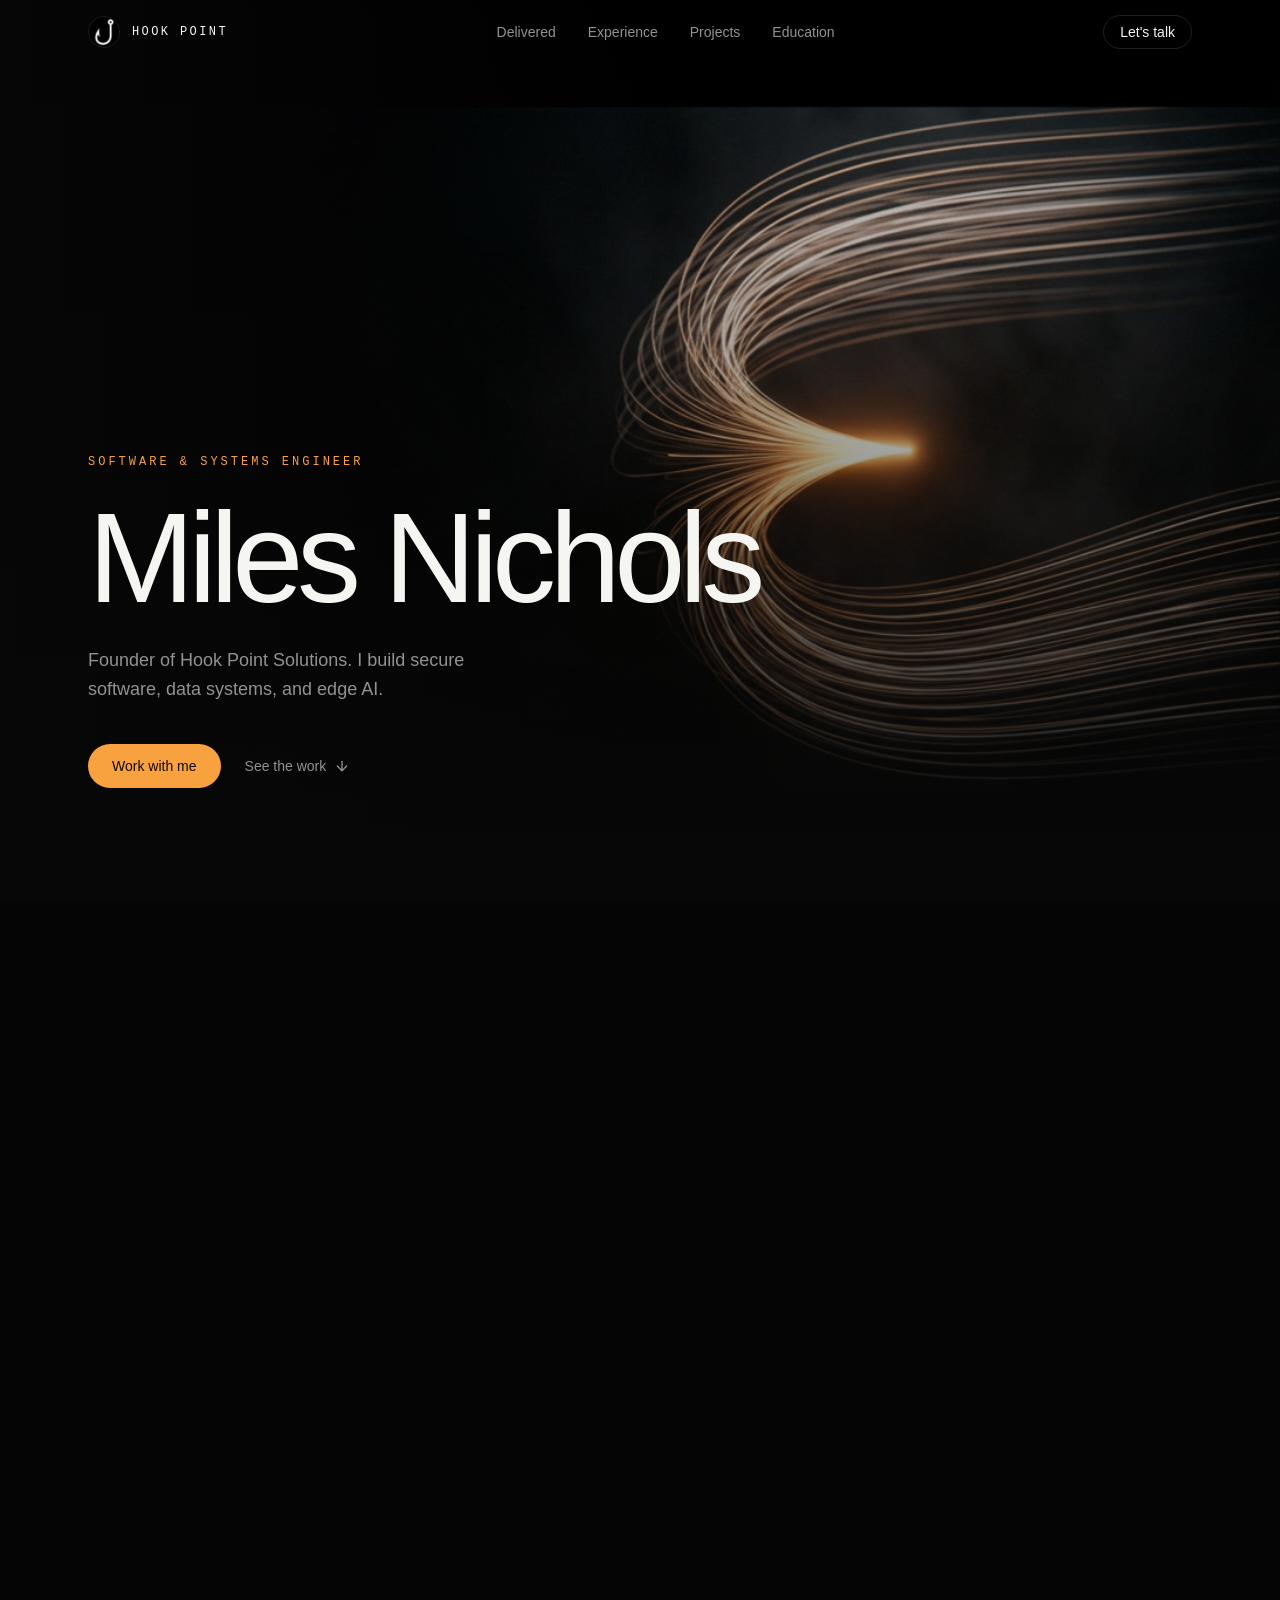
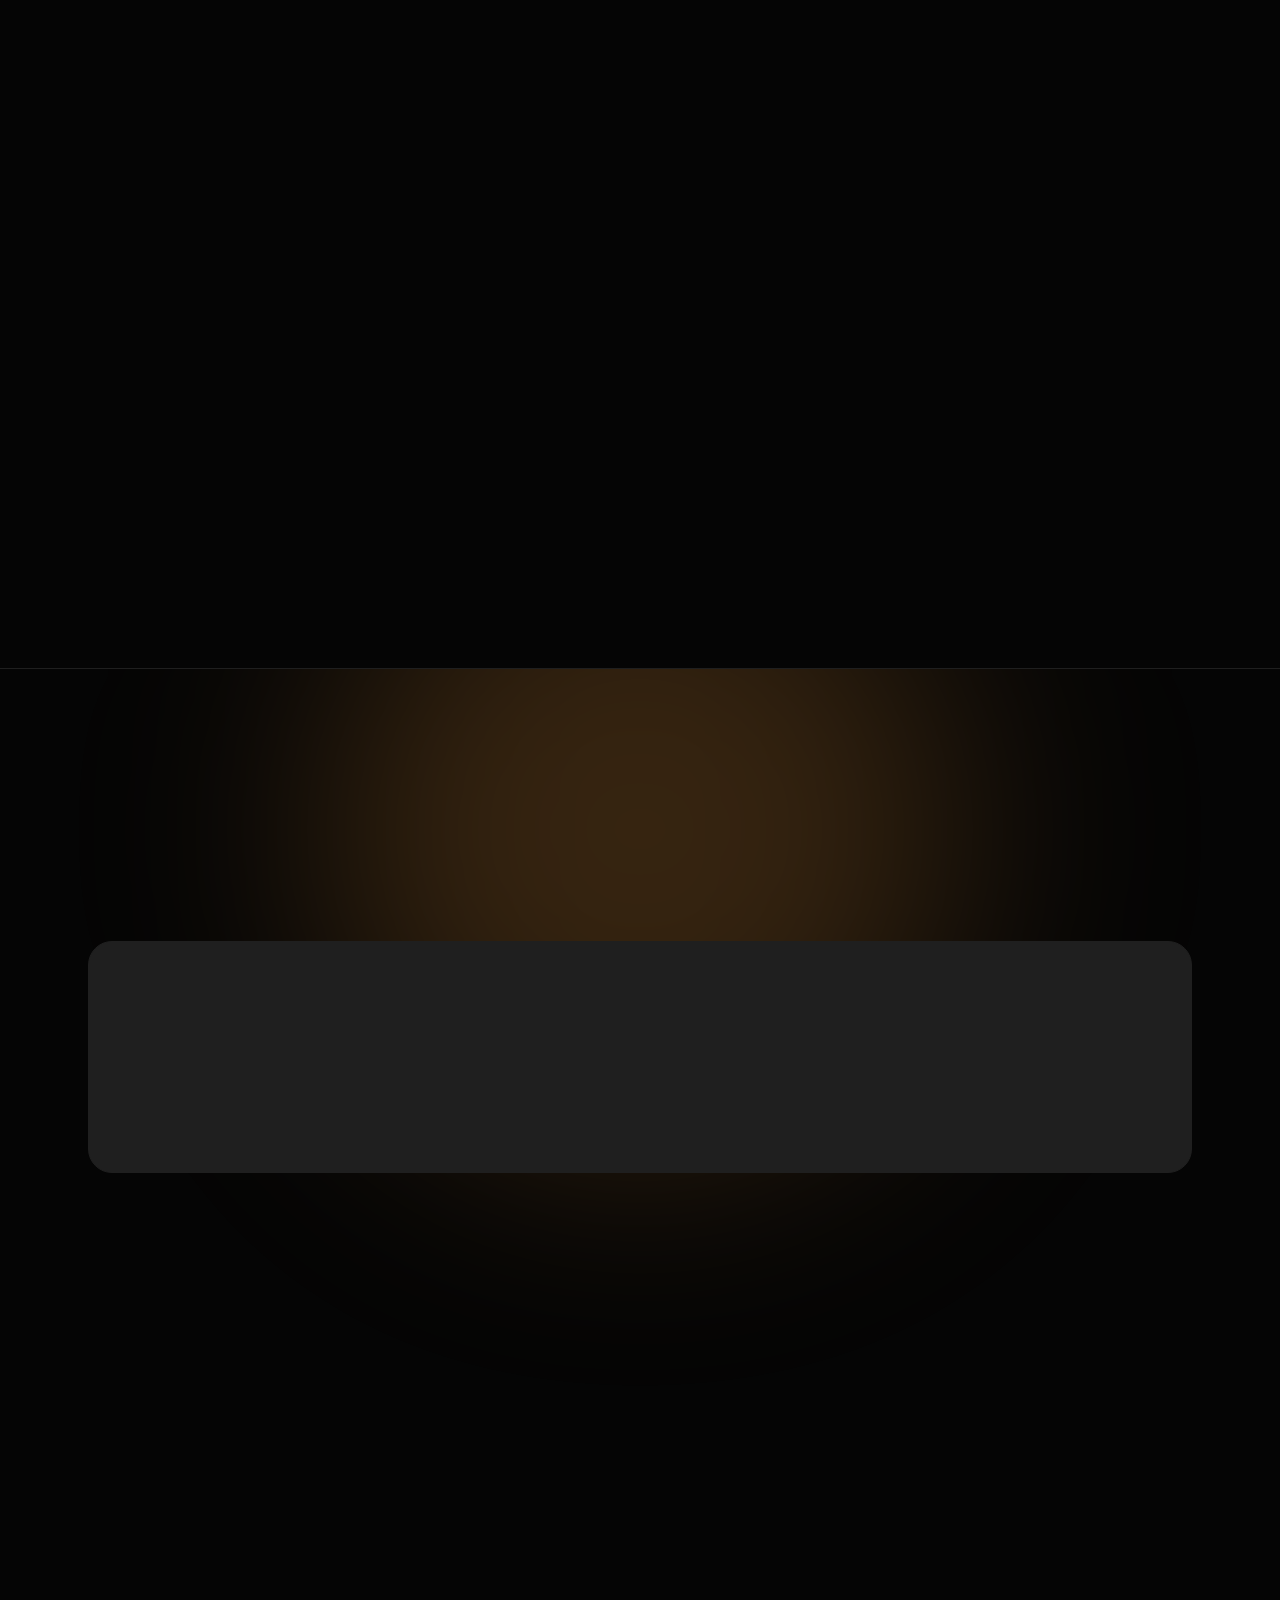
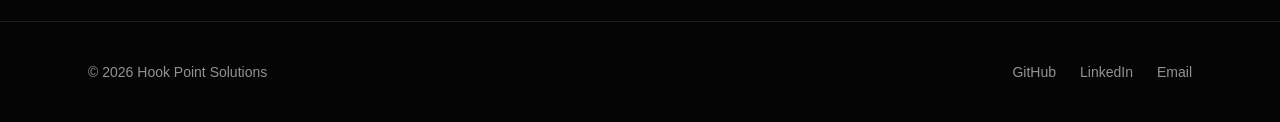
==== commit b568fa13: "changes" ====
--- a/index.html
+++ b/index.html
@@ -1,4 +1,4 @@
-<!DOCTYPE html><html lang="en" class="_8NX9hq_variable z61v7q_variable bg-background"><head><meta charSet="utf-8"/><meta name="viewport" content="width=device-width, initial-scale=1"/><link rel="preload" href="/_next/static/media/07a39a8a4660cc7c-s.p.0r6juujl39pe6.woff2" as="font" crossorigin="" type="font/woff2"/><link rel="preload" href="/_next/static/media/605ce01b664af129-s.p.0wgildi0cnwt9.woff2" as="font" crossorigin="" type="font/woff2"/><link rel="preload" href="/images/hero.png" as="image" fetchPriority="high"/><link rel="stylesheet" href="/_next/static/chunks/3rcy8e28hshh3.css" data-precedence="next"/><link rel="preload" as="script" fetchPriority="low" href="/_next/static/chunks/3dkd6r3jlf50n.js"/><script src="/_next/static/chunks/43by1gthjaavo.js" async=""></script><script src="/_next/static/chunks/15ks9l6llrtqo.js" async=""></script><script src="/_next/static/chunks/turbopack-3-ry682tkyiqk.js" async=""></script><script src="/_next/static/chunks/1kw_wr8enlp0z.js" async=""></script><script src="/_next/static/chunks/2z9yaqx2-g-7x.js?v=4" async=""></script><meta name="theme-color" content="#0a0a0a"/><meta name="color-scheme" content="dark"/><title>Miles Nichols — Hook Point Solutions</title><meta name="description" content="Software &amp; systems engineer and founder of Hook Point Solutions. Secure full-stack software, data systems, and edge AI."/><meta property="og:title" content="Miles Nichols — Hook Point Solutions"/><meta property="og:description" content="Secure full-stack software, data systems, and edge AI."/><meta property="og:image" content="https://hookpointsolutions.me/banner.jpg"/><meta name="twitter:card" content="summary_large_image"/><meta name="twitter:title" content="Miles Nichols — Hook Point Solutions"/><meta name="twitter:description" content="Secure full-stack software, data systems, and edge AI."/><meta name="twitter:image" content="https://hookpointsolutions.me/banner.jpg"/><link rel="icon" href="/logo.jpg?v=2" type="image/jpeg"/><link rel="apple-touch-icon" href="/logo.jpg?v=2"/><meta name="next-size-adjust" content=""/><script src="/_next/static/chunks/0cz1d0mv5g_q7.js" noModule=""></script></head><body class="font-sans antialiased"><div hidden=""><!--$--><!--/$--></div><header class="fixed inset-x-0 top-0 z-50 transition-all duration-500 border-b border-transparent"><nav aria-label="Primary" class="mx-auto flex h-16 max-w-6xl items-center justify-between px-6"><a href="#top" class="flex items-center gap-3"><span aria-hidden="true" class="flex size-8 items-center justify-center overflow-hidden rounded-full border border-border/80 bg-background shadow-sm"><img src="/logo.jpg?v=2" alt="" class="size-full object-cover" style="transform:scale(2)"/></span><span class="font-mono text-xs tracking-[0.2em] uppercase">Hook Point</span></a><ul class="hidden items-center gap-8 md:flex"><li><a href="#delivered" class="text-sm text-muted-foreground transition-colors hover:text-foreground">Delivered</a></li><li><a href="#experience" class="text-sm text-muted-foreground transition-colors hover:text-foreground">Experience</a></li><li><a href="#projects" class="text-sm text-muted-foreground transition-colors hover:text-foreground">Projects</a></li><li><a href="#education" class="text-sm text-muted-foreground transition-colors hover:text-foreground">Education</a></li></ul><a href="#consult" class="rounded-full border border-border px-4 py-1.5 text-sm transition-colors hover:border-primary hover:text-primary">Let&#x27;s talk</a></nav></header><main><section id="top" class="relative flex min-h-svh items-end overflow-hidden"><div aria-hidden="true" class="hero-image absolute inset-0"><img src="/images/hero.png" alt="" fetchPriority="high" class="absolute inset-0 size-full object-cover object-center opacity-90"/><div class="absolute inset-0 bg-gradient-to-t from-background via-background/30 to-transparent"></div><div class="absolute inset-0 bg-gradient-to-r from-background/80 via-transparent to-transparent"></div></div><div class="relative mx-auto w-full max-w-6xl px-6 pb-20 md:pb-28"><p class="hero-line font-mono text-xs tracking-[0.25em] text-primary uppercase" style="animation-delay:150ms">Software &amp; Systems Engineer</p><h1 class="hero-line mt-6 text-6xl font-medium tracking-tighter text-balance md:text-8xl lg:text-9xl" style="animation-delay:300ms">Miles Nichols</h1><p class="hero-line mt-6 max-w-md text-lg leading-relaxed text-muted-foreground text-pretty" style="animation-delay:450ms">Founder of Hook Point Solutions. I build secure software, data systems, and edge AI.</p><div class="hero-line mt-10 flex flex-wrap items-center gap-4" style="animation-delay:600ms"><a href="#consult" class="rounded-full bg-primary px-6 py-3 text-sm font-medium text-primary-foreground transition-transform hover:scale-[1.03]">Work with me</a><a href="#projects" class="group flex items-center gap-2 px-2 py-3 text-sm text-muted-foreground transition-colors hover:text-foreground">See the work<svg xmlns="http://www.w3.org/2000/svg" width="24" height="24" viewBox="0 0 24 24" fill="none" stroke="currentColor" stroke-width="2" stroke-linecap="round" stroke-linejoin="round" class="lucide lucide-arrow-down size-4 transition-transform group-hover:translate-y-0.5" aria-hidden="true"><path d="M12 5v14"></path><path d="m19 12-7 7-7-7"></path></svg></a></div></div></section><section id="delivered" class="mx-auto max-w-6xl px-6 py-28 md:py-40"><div class="reveal mb-12 flex items-baseline gap-4 md:mb-16" style="transition-delay:0ms"><span class="font-mono text-xs text-primary">01</span><h2 class="text-3xl font-medium tracking-tight md:text-5xl">Delivered</h2></div><div class="reveal" style="transition-delay:0ms"><article class="group grid overflow-hidden rounded-3xl border border-border bg-card md:grid-cols-2"><div class="relative aspect-[4/3] overflow-hidden md:aspect-auto"><img src="/images/neuro-portal.png" alt="Abstract glowing neural filaments shaped like a brain inside a glass shield" loading="lazy" class="absolute inset-0 size-full object-cover transition-transform duration-[1.6s] ease-out group-hover:scale-105"/></div><div class="flex flex-col justify-between gap-12 p-8 md:p-12"><div><p class="font-mono text-xs tracking-[0.2em] text-primary uppercase">Hook Point Solutions · Client</p><h3 class="mt-4 text-3xl font-medium tracking-tight text-balance md:text-4xl">Neurology Patient Portal</h3><p class="mt-4 leading-relaxed text-muted-foreground text-pretty">A secure full-stack portal for a neurology practice — patients, providers, and records, each kept in their own lane.</p></div><dl class="grid grid-cols-3 gap-4 border-t border-border pt-8"><div><dt class="sr-only">Medical data isolation</dt><dd class="text-2xl font-medium tracking-tight md:text-3xl">100%</dd><dd class="mt-1 text-xs leading-snug text-muted-foreground">Medical data isolation</dd></div><div><dt class="sr-only">Granular access control</dt><dd class="text-2xl font-medium tracking-tight md:text-3xl">RBAC</dd><dd class="mt-1 text-xs leading-snug text-muted-foreground">Granular access control</dd></div><div><dt class="sr-only">In production</dt><dd class="text-2xl font-medium tracking-tight md:text-3xl">Live</dd><dd class="mt-1 text-xs leading-snug text-muted-foreground">In production</dd></div></dl><ul class="flex flex-wrap gap-2" aria-label="Stack"><li class="rounded-full border border-border px-3 py-1 font-mono text-xs text-muted-foreground">SvelteKit</li><li class="rounded-full border border-border px-3 py-1 font-mono text-xs text-muted-foreground">Spring Boot</li><li class="rounded-full border border-border px-3 py-1 font-mono text-xs text-muted-foreground">PostgreSQL</li></ul></div></article></div></section><section id="experience" class="mx-auto max-w-6xl px-6 py-28 md:py-40"><div class="reveal mb-12 flex items-baseline gap-4 md:mb-16" style="transition-delay:0ms"><span class="font-mono text-xs text-primary">02</span><h2 class="text-3xl font-medium tracking-tight md:text-5xl">Experience</h2></div><ol class="border-t border-border"><li><div class="reveal" style="transition-delay:0ms"><div class="group grid gap-2 border-b border-border py-8 transition-colors md:grid-cols-12 md:gap-8"><p class="font-mono text-xs text-muted-foreground md:col-span-2 md:pt-2">2027</p><div class="md:col-span-4"><h3 class="flex items-center gap-3 text-2xl font-medium tracking-tight transition-colors group-hover:text-primary">Tesla<span class="rounded-full bg-primary/15 px-2 py-0.5 font-mono text-[10px] tracking-widest text-primary uppercase">Incoming</span></h3><p class="mt-1 text-sm text-muted-foreground">Systems Engineer Intern — Cell Manufacturing</p></div><p class="leading-relaxed text-muted-foreground text-pretty md:col-span-6 md:pt-1">Equipment health monitoring, telemetry pipelines, and statistical fault detection.</p></div></div></li><li><div class="reveal" style="transition-delay:60ms"><div class="group grid gap-2 border-b border-border py-8 transition-colors md:grid-cols-12 md:gap-8"><p class="font-mono text-xs text-muted-foreground md:col-span-2 md:pt-2">Fall 2026 — Now</p><div class="md:col-span-4"><h3 class="flex items-center gap-3 text-2xl font-medium tracking-tight transition-colors group-hover:text-primary">American Equity</h3><p class="mt-1 text-sm text-muted-foreground">Software Development Intern</p></div><p class="leading-relaxed text-muted-foreground text-pretty md:col-span-6 md:pt-1">6 .NET microservices and 12 AWS Lambdas refactored. RBAC authorization and normalized PostgreSQL schemas.</p></div></div></li><li><div class="reveal" style="transition-delay:120ms"><div class="group grid gap-2 border-b border-border py-8 transition-colors md:grid-cols-12 md:gap-8"><p class="font-mono text-xs text-muted-foreground md:col-span-2 md:pt-2">Summer 2026</p><div class="md:col-span-4"><h3 class="flex items-center gap-3 text-2xl font-medium tracking-tight transition-colors group-hover:text-primary">American Equity</h3><p class="mt-1 text-sm text-muted-foreground">Automation Engineer Intern</p></div><p class="leading-relaxed text-muted-foreground text-pretty md:col-span-6 md:pt-1">Test reliability from ~65% to ~99% across 1,500+ tests. $10k+ saved in annual licensing.</p></div></div></li><li><div class="reveal" style="transition-delay:180ms"><div class="group grid gap-2 border-b border-border py-8 transition-colors md:grid-cols-12 md:gap-8"><p class="font-mono text-xs text-muted-foreground md:col-span-2 md:pt-2">2025 — Now</p><div class="md:col-span-4"><h3 class="flex items-center gap-3 text-2xl font-medium tracking-tight transition-colors group-hover:text-primary">Hook Point Solutions</h3><p class="mt-1 text-sm text-muted-foreground">Principal Engineer &amp; Founder</p></div><p class="leading-relaxed text-muted-foreground text-pretty md:col-span-6 md:pt-1">Designing and delivering secure full-stack software for clients.</p></div></div></li><li><div class="reveal" style="transition-delay:240ms"><div class="group grid gap-2 border-b border-border py-8 transition-colors md:grid-cols-12 md:gap-8"><p class="font-mono text-xs text-muted-foreground md:col-span-2 md:pt-2">Summer 2025</p><div class="md:col-span-4"><h3 class="flex items-center gap-3 text-2xl font-medium tracking-tight transition-colors group-hover:text-primary">Innovative Systems</h3><p class="mt-1 text-sm text-muted-foreground">Data &amp; Systems Engineer</p></div><p class="leading-relaxed text-muted-foreground text-pretty md:col-span-6 md:pt-1">MS SQL Server to PostgreSQL migration and real-time SCADA telemetry for Tyson Foods.</p></div></div></li></ol></section><section id="projects" class="mx-auto max-w-6xl px-6 py-28 md:py-40"><div class="reveal mb-12 flex items-baseline gap-4 md:mb-16" style="transition-delay:0ms"><span class="font-mono text-xs text-primary">03</span><h2 class="text-3xl font-medium tracking-tight md:text-5xl">Projects</h2></div><ul class="border-t border-border"><li class="border-b border-border"><div class="reveal" style="transition-delay:0ms"><button type="button" aria-expanded="true" aria-controls="project-panel-0" class="group flex w-full items-center gap-6 py-6 text-left md:py-8"><span class="w-8 font-mono text-xs text-muted-foreground">01</span><span class="flex-1 text-xl font-medium tracking-tight transition-all duration-500 md:text-3xl translate-x-2 text-primary">Migraine Diary</span><span class="hidden font-mono text-xs tracking-widest text-muted-foreground uppercase sm:block">Web</span><svg xmlns="http://www.w3.org/2000/svg" width="24" height="24" viewBox="0 0 24 24" fill="none" stroke="currentColor" stroke-width="2" stroke-linecap="round" stroke-linejoin="round" class="lucide lucide-plus size-5 shrink-0 transition-transform duration-500 rotate-45 text-primary" aria-hidden="true"><path d="M5 12h14"></path><path d="M12 5v14"></path></svg></button><div id="project-panel-0" role="region" aria-label="Migraine Diary" class="grid transition-all duration-500 ease-[cubic-bezier(0.22,1,0.36,1)] grid-rows-[1fr] opacity-100"><div class="overflow-hidden"><div class="flex flex-col gap-6 pb-8 pl-14 md:flex-row md:items-end md:justify-between"><div class="max-w-xl"><p class="leading-relaxed text-muted-foreground text-pretty">A secure web app for logging migraines, triggers, and medications, with history visualizations and role-protected administration.</p><ul class="mt-4 flex flex-wrap gap-2" aria-label="Stack"><li class="rounded-full border border-border px-3 py-1 font-mono text-xs text-muted-foreground">SvelteKit</li><li class="rounded-full border border-border px-3 py-1 font-mono text-xs text-muted-foreground">TypeScript</li><li class="rounded-full border border-border px-3 py-1 font-mono text-xs text-muted-foreground">Java</li><li class="rounded-full border border-border px-3 py-1 font-mono text-xs text-muted-foreground">Spring Boot</li><li class="rounded-full border border-border px-3 py-1 font-mono text-xs text-muted-foreground">PostgreSQL</li></ul></div><a href="https://github.com/miles-nichols?tab=repositories" target="_blank" rel="noreferrer" tabindex="0" class="group/link flex shrink-0 items-center gap-1 text-sm transition-colors hover:text-primary">View on GitHub<svg xmlns="http://www.w3.org/2000/svg" width="24" height="24" viewBox="0 0 24 24" fill="none" stroke="currentColor" stroke-width="2" stroke-linecap="round" stroke-linejoin="round" class="lucide lucide-arrow-up-right size-4 transition-transform group-hover/link:-translate-y-0.5 group-hover/link:translate-x-0.5" aria-hidden="true"><path d="M7 7h10v10"></path><path d="M7 17 17 7"></path></svg></a></div></div></div></div></li><li class="border-b border-border"><div class="reveal" style="transition-delay:40ms"><button type="button" aria-expanded="false" aria-controls="project-panel-1" class="group flex w-full items-center gap-6 py-6 text-left md:py-8"><span class="w-8 font-mono text-xs text-muted-foreground">02</span><span class="flex-1 text-xl font-medium tracking-tight transition-all duration-500 md:text-3xl group-hover:translate-x-2">Fitness Tracker</span><span class="hidden font-mono text-xs tracking-widest text-muted-foreground uppercase sm:block">Mobile</span><svg xmlns="http://www.w3.org/2000/svg" width="24" height="24" viewBox="0 0 24 24" fill="none" stroke="currentColor" stroke-width="2" stroke-linecap="round" stroke-linejoin="round" class="lucide lucide-plus size-5 shrink-0 transition-transform duration-500" aria-hidden="true"><path d="M5 12h14"></path><path d="M12 5v14"></path></svg></button><div id="project-panel-1" role="region" aria-label="Fitness Tracker" class="grid transition-all duration-500 ease-[cubic-bezier(0.22,1,0.36,1)] grid-rows-[0fr] opacity-0"><div class="overflow-hidden"><div class="flex flex-col gap-6 pb-8 pl-14 md:flex-row md:items-end md:justify-between"><div class="max-w-xl"><p class="leading-relaxed text-muted-foreground text-pretty">An Android app for finding exercises, building routines, logging workouts, and sharing activity with friends.</p><ul class="mt-4 flex flex-wrap gap-2" aria-label="Stack"><li class="rounded-full border border-border px-3 py-1 font-mono text-xs text-muted-foreground">Android</li><li class="rounded-full border border-border px-3 py-1 font-mono text-xs text-muted-foreground">Java</li><li class="rounded-full border border-border px-3 py-1 font-mono text-xs text-muted-foreground">Spring Boot</li><li class="rounded-full border border-border px-3 py-1 font-mono text-xs text-muted-foreground">MySQL</li></ul></div><a href="https://github.com/miles-nichols?tab=repositories" target="_blank" rel="noreferrer" tabindex="-1" class="group/link flex shrink-0 items-center gap-1 text-sm transition-colors hover:text-primary">View on GitHub<svg xmlns="http://www.w3.org/2000/svg" width="24" height="24" viewBox="0 0 24 24" fill="none" stroke="currentColor" stroke-width="2" stroke-linecap="round" stroke-linejoin="round" class="lucide lucide-arrow-up-right size-4 transition-transform group-hover/link:-translate-y-0.5 group-hover/link:translate-x-0.5" aria-hidden="true"><path d="M7 7h10v10"></path><path d="M7 17 17 7"></path></svg></a></div></div></div></div></li><li class="border-b border-border"><div class="reveal" style="transition-delay:80ms"><button type="button" aria-expanded="false" aria-controls="project-panel-2" class="group flex w-full items-center gap-6 py-6 text-left md:py-8"><span class="w-8 font-mono text-xs text-muted-foreground">03</span><span class="flex-1 text-xl font-medium tracking-tight transition-all duration-500 md:text-3xl group-hover:translate-x-2">Grateful Gig</span><span class="hidden font-mono text-xs tracking-widest text-muted-foreground uppercase sm:block">Web</span><svg xmlns="http://www.w3.org/2000/svg" width="24" height="24" viewBox="0 0 24 24" fill="none" stroke="currentColor" stroke-width="2" stroke-linecap="round" stroke-linejoin="round" class="lucide lucide-plus size-5 shrink-0 transition-transform duration-500" aria-hidden="true"><path d="M5 12h14"></path><path d="M12 5v14"></path></svg></button><div id="project-panel-2" role="region" aria-label="Grateful Gig" class="grid transition-all duration-500 ease-[cubic-bezier(0.22,1,0.36,1)] grid-rows-[0fr] opacity-0"><div class="overflow-hidden"><div class="flex flex-col gap-6 pb-8 pl-14 md:flex-row md:items-end md:justify-between"><div class="max-w-xl"><p class="leading-relaxed text-muted-foreground text-pretty">A positive-focused social app for sharing daily gratitude posts and following friends.</p><ul class="mt-4 flex flex-wrap gap-2" aria-label="Stack"><li class="rounded-full border border-border px-3 py-1 font-mono text-xs text-muted-foreground">Social</li><li class="rounded-full border border-border px-3 py-1 font-mono text-xs text-muted-foreground">Full-stack</li></ul></div><a href="https://github.com/miles-nichols?tab=repositories" target="_blank" rel="noreferrer" tabindex="-1" class="group/link flex shrink-0 items-center gap-1 text-sm transition-colors hover:text-primary">View on GitHub<svg xmlns="http://www.w3.org/2000/svg" width="24" height="24" viewBox="0 0 24 24" fill="none" stroke="currentColor" stroke-width="2" stroke-linecap="round" stroke-linejoin="round" class="lucide lucide-arrow-up-right size-4 transition-transform group-hover/link:-translate-y-0.5 group-hover/link:translate-x-0.5" aria-hidden="true"><path d="M7 7h10v10"></path><path d="M7 17 17 7"></path></svg></a></div></div></div></div></li><li class="border-b border-border"><div class="reveal" style="transition-delay:120ms"><button type="button" aria-expanded="false" aria-controls="project-panel-3" class="group flex w-full items-center gap-6 py-6 text-left md:py-8"><span class="w-8 font-mono text-xs text-muted-foreground">04</span><span class="flex-1 text-xl font-medium tracking-tight transition-all duration-500 md:text-3xl group-hover:translate-x-2">SCADA Integration &amp; Migration</span><span class="hidden font-mono text-xs tracking-widest text-muted-foreground uppercase sm:block">Industrial</span><svg xmlns="http://www.w3.org/2000/svg" width="24" height="24" viewBox="0 0 24 24" fill="none" stroke="currentColor" stroke-width="2" stroke-linecap="round" stroke-linejoin="round" class="lucide lucide-plus size-5 shrink-0 transition-transform duration-500" aria-hidden="true"><path d="M5 12h14"></path><path d="M12 5v14"></path></svg></button><div id="project-panel-3" role="region" aria-label="SCADA Integration &amp; Migration" class="grid transition-all duration-500 ease-[cubic-bezier(0.22,1,0.36,1)] grid-rows-[0fr] opacity-0"><div class="overflow-hidden"><div class="flex flex-col gap-6 pb-8 pl-14 md:flex-row md:items-end md:justify-between"><div class="max-w-xl"><p class="leading-relaxed text-muted-foreground text-pretty">Migrated production data systems and built telemetry and reporting for Tyson Foods through Innovative Systems.</p><ul class="mt-4 flex flex-wrap gap-2" aria-label="Stack"><li class="rounded-full border border-border px-3 py-1 font-mono text-xs text-muted-foreground">Ignition SCADA</li><li class="rounded-full border border-border px-3 py-1 font-mono text-xs text-muted-foreground">PostgreSQL</li><li class="rounded-full border border-border px-3 py-1 font-mono text-xs text-muted-foreground">MS SQL Server</li></ul></div><a href="https://github.com/miles-nichols?tab=repositories" target="_blank" rel="noreferrer" tabindex="-1" class="group/link flex shrink-0 items-center gap-1 text-sm transition-colors hover:text-primary">View on GitHub<svg xmlns="http://www.w3.org/2000/svg" width="24" height="24" viewBox="0 0 24 24" fill="none" stroke="currentColor" stroke-width="2" stroke-linecap="round" stroke-linejoin="round" class="lucide lucide-arrow-up-right size-4 transition-transform group-hover/link:-translate-y-0.5 group-hover/link:translate-x-0.5" aria-hidden="true"><path d="M7 7h10v10"></path><path d="M7 17 17 7"></path></svg></a></div></div></div></div></li><li class="border-b border-border"><div class="reveal" style="transition-delay:160ms"><button type="button" aria-expanded="false" aria-controls="project-panel-4" class="group flex w-full items-center gap-6 py-6 text-left md:py-8"><span class="w-8 font-mono text-xs text-muted-foreground">05</span><span class="flex-1 text-xl font-medium tracking-tight transition-all duration-500 md:text-3xl group-hover:translate-x-2">Autonomous Robot Navigation</span><span class="hidden font-mono text-xs tracking-widest text-muted-foreground uppercase sm:block">Embedded</span><svg xmlns="http://www.w3.org/2000/svg" width="24" height="24" viewBox="0 0 24 24" fill="none" stroke="currentColor" stroke-width="2" stroke-linecap="round" stroke-linejoin="round" class="lucide lucide-plus size-5 shrink-0 transition-transform duration-500" aria-hidden="true"><path d="M5 12h14"></path><path d="M12 5v14"></path></svg></button><div id="project-panel-4" role="region" aria-label="Autonomous Robot Navigation" class="grid transition-all duration-500 ease-[cubic-bezier(0.22,1,0.36,1)] grid-rows-[0fr] opacity-0"><div class="overflow-hidden"><div class="flex flex-col gap-6 pb-8 pl-14 md:flex-row md:items-end md:justify-between"><div class="max-w-xl"><p class="leading-relaxed text-muted-foreground text-pretty">Embedded control and obstacle avoidance using sensors and servos, with a Python tool for live sensor visualization. Led a 6-person team.</p><ul class="mt-4 flex flex-wrap gap-2" aria-label="Stack"><li class="rounded-full border border-border px-3 py-1 font-mono text-xs text-muted-foreground">C</li><li class="rounded-full border border-border px-3 py-1 font-mono text-xs text-muted-foreground">Python</li><li class="rounded-full border border-border px-3 py-1 font-mono text-xs text-muted-foreground">TM4C123</li></ul></div><a href="https://github.com/miles-nichols?tab=repositories" target="_blank" rel="noreferrer" tabindex="-1" class="group/link flex shrink-0 items-center gap-1 text-sm transition-colors hover:text-primary">View on GitHub<svg xmlns="http://www.w3.org/2000/svg" width="24" height="24" viewBox="0 0 24 24" fill="none" stroke="currentColor" stroke-width="2" stroke-linecap="round" stroke-linejoin="round" class="lucide lucide-arrow-up-right size-4 transition-transform group-hover/link:-translate-y-0.5 group-hover/link:translate-x-0.5" aria-hidden="true"><path d="M7 7h10v10"></path><path d="M7 17 17 7"></path></svg></a></div></div></div></div></li><li class="border-b border-border"><div class="reveal" style="transition-delay:200ms"><button type="button" aria-expanded="false" aria-controls="project-panel-5" class="group flex w-full items-center gap-6 py-6 text-left md:py-8"><span class="w-8 font-mono text-xs text-muted-foreground">06</span><span class="flex-1 text-xl font-medium tracking-tight transition-all duration-500 md:text-3xl group-hover:translate-x-2">Edge-AI Wildlife Classifier</span><span class="hidden font-mono text-xs tracking-widest text-muted-foreground uppercase sm:block">AI</span><svg xmlns="http://www.w3.org/2000/svg" width="24" height="24" viewBox="0 0 24 24" fill="none" stroke="currentColor" stroke-width="2" stroke-linecap="round" stroke-linejoin="round" class="lucide lucide-plus size-5 shrink-0 transition-transform duration-500" aria-hidden="true"><path d="M5 12h14"></path><path d="M12 5v14"></path></svg></button><div id="project-panel-5" role="region" aria-label="Edge-AI Wildlife Classifier" class="grid transition-all duration-500 ease-[cubic-bezier(0.22,1,0.36,1)] grid-rows-[0fr] opacity-0"><div class="overflow-hidden"><div class="flex flex-col gap-6 pb-8 pl-14 md:flex-row md:items-end md:justify-between"><div class="max-w-xl"><p class="leading-relaxed text-muted-foreground text-pretty">A Raspberry Pi vision system connecting sensor-triggered detection to a cloud-backed web application.</p><ul class="mt-4 flex flex-wrap gap-2" aria-label="Stack"><li class="rounded-full border border-border px-3 py-1 font-mono text-xs text-muted-foreground">Python</li><li class="rounded-full border border-border px-3 py-1 font-mono text-xs text-muted-foreground">Raspberry Pi</li><li class="rounded-full border border-border px-3 py-1 font-mono text-xs text-muted-foreground">ML</li><li class="rounded-full border border-border px-3 py-1 font-mono text-xs text-muted-foreground">Cloud</li></ul></div><a href="https://github.com/miles-nichols?tab=repositories" target="_blank" rel="noreferrer" tabindex="-1" class="group/link flex shrink-0 items-center gap-1 text-sm transition-colors hover:text-primary">View on GitHub<svg xmlns="http://www.w3.org/2000/svg" width="24" height="24" viewBox="0 0 24 24" fill="none" stroke="currentColor" stroke-width="2" stroke-linecap="round" stroke-linejoin="round" class="lucide lucide-arrow-up-right size-4 transition-transform group-hover/link:-translate-y-0.5 group-hover/link:translate-x-0.5" aria-hidden="true"><path d="M7 7h10v10"></path><path d="M7 17 17 7"></path></svg></a></div></div></div></div></li><li class="border-b border-border"><div class="reveal" style="transition-delay:240ms"><button type="button" aria-expanded="false" aria-controls="project-panel-6" class="group flex w-full items-center gap-6 py-6 text-left md:py-8"><span class="w-8 font-mono text-xs text-muted-foreground">07</span><span class="flex-1 text-xl font-medium tracking-tight transition-all duration-500 md:text-3xl group-hover:translate-x-2">ASL Real-Time Transcription</span><span class="hidden font-mono text-xs tracking-widest text-muted-foreground uppercase sm:block">AI</span><svg xmlns="http://www.w3.org/2000/svg" width="24" height="24" viewBox="0 0 24 24" fill="none" stroke="currentColor" stroke-width="2" stroke-linecap="round" stroke-linejoin="round" class="lucide lucide-plus size-5 shrink-0 transition-transform duration-500" aria-hidden="true"><path d="M5 12h14"></path><path d="M12 5v14"></path></svg></button><div id="project-panel-6" role="region" aria-label="ASL Real-Time Transcription" class="grid transition-all duration-500 ease-[cubic-bezier(0.22,1,0.36,1)] grid-rows-[0fr] opacity-0"><div class="overflow-hidden"><div class="flex flex-col gap-6 pb-8 pl-14 md:flex-row md:items-end md:justify-between"><div class="max-w-xl"><p class="leading-relaxed text-muted-foreground text-pretty">Computer vision that translates sign-language video in real time at 99.28% classification accuracy.</p><ul class="mt-4 flex flex-wrap gap-2" aria-label="Stack"><li class="rounded-full border border-border px-3 py-1 font-mono text-xs text-muted-foreground">MediaPipe</li><li class="rounded-full border border-border px-3 py-1 font-mono text-xs text-muted-foreground">OpenCV</li><li class="rounded-full border border-border px-3 py-1 font-mono text-xs text-muted-foreground">SVM</li><li class="rounded-full border border-border px-3 py-1 font-mono text-xs text-muted-foreground">Python</li></ul></div><a href="https://github.com/miles-nichols?tab=repositories" target="_blank" rel="noreferrer" tabindex="-1" class="group/link flex shrink-0 items-center gap-1 text-sm transition-colors hover:text-primary">View on GitHub<svg xmlns="http://www.w3.org/2000/svg" width="24" height="24" viewBox="0 0 24 24" fill="none" stroke="currentColor" stroke-width="2" stroke-linecap="round" stroke-linejoin="round" class="lucide lucide-arrow-up-right size-4 transition-transform group-hover/link:-translate-y-0.5 group-hover/link:translate-x-0.5" aria-hidden="true"><path d="M7 7h10v10"></path><path d="M7 17 17 7"></path></svg></a></div></div></div></div></li><li class="border-b border-border"><div class="reveal" style="transition-delay:280ms"><button type="button" aria-expanded="false" aria-controls="project-panel-7" class="group flex w-full items-center gap-6 py-6 text-left md:py-8"><span class="w-8 font-mono text-xs text-muted-foreground">08</span><span class="flex-1 text-xl font-medium tracking-tight transition-all duration-500 md:text-3xl group-hover:translate-x-2">ARMv8 / LEGv8 Disassembler</span><span class="hidden font-mono text-xs tracking-widest text-muted-foreground uppercase sm:block">Systems</span><svg xmlns="http://www.w3.org/2000/svg" width="24" height="24" viewBox="0 0 24 24" fill="none" stroke="currentColor" stroke-width="2" stroke-linecap="round" stroke-linejoin="round" class="lucide lucide-plus size-5 shrink-0 transition-transform duration-500" aria-hidden="true"><path d="M5 12h14"></path><path d="M12 5v14"></path></svg></button><div id="project-panel-7" role="region" aria-label="ARMv8 / LEGv8 Disassembler" class="grid transition-all duration-500 ease-[cubic-bezier(0.22,1,0.36,1)] grid-rows-[0fr] opacity-0"><div class="overflow-hidden"><div class="flex flex-col gap-6 pb-8 pl-14 md:flex-row md:items-end md:justify-between"><div class="max-w-xl"><p class="leading-relaxed text-muted-foreground text-pretty">Decodes 32-bit machine code into assembly across 5 instruction formats, alongside hand-optimized C.</p><ul class="mt-4 flex flex-wrap gap-2" aria-label="Stack"><li class="rounded-full border border-border px-3 py-1 font-mono text-xs text-muted-foreground">Java</li><li class="rounded-full border border-border px-3 py-1 font-mono text-xs text-muted-foreground">LEGv8</li><li class="rounded-full border border-border px-3 py-1 font-mono text-xs text-muted-foreground">C</li></ul></div><a href="https://github.com/miles-nichols?tab=repositories" target="_blank" rel="noreferrer" tabindex="-1" class="group/link flex shrink-0 items-center gap-1 text-sm transition-colors hover:text-primary">View on GitHub<svg xmlns="http://www.w3.org/2000/svg" width="24" height="24" viewBox="0 0 24 24" fill="none" stroke="currentColor" stroke-width="2" stroke-linecap="round" stroke-linejoin="round" class="lucide lucide-arrow-up-right size-4 transition-transform group-hover/link:-translate-y-0.5 group-hover/link:translate-x-0.5" aria-hidden="true"><path d="M7 7h10v10"></path><path d="M7 17 17 7"></path></svg></a></div></div></div></div></li></ul></section><section id="education" class="mx-auto max-w-6xl px-6 py-28 md:py-40"><div class="reveal mb-12 flex items-baseline gap-4 md:mb-16" style="transition-delay:0ms"><span class="font-mono text-xs text-primary">04</span><h2 class="text-3xl font-medium tracking-tight md:text-5xl">Education</h2></div><div class="grid gap-6 md:grid-cols-2"><div class="reveal" style="transition-delay:0ms"><article class="flex h-full flex-col justify-between gap-16 rounded-3xl border border-border bg-card p-8 transition-colors duration-500 hover:border-primary/50 md:p-10"><p class="font-mono text-xs text-muted-foreground">2027</p><div><h3 class="text-2xl font-medium tracking-tight text-balance md:text-3xl">M.S. Artificial Intelligence</h3><p class="mt-2 text-muted-foreground">Iowa State University</p><p class="mt-6 font-mono text-xs tracking-widest text-primary uppercase">4.0 GPA · Dean’s List</p></div></article></div><div class="reveal" style="transition-delay:120ms"><article class="flex h-full flex-col justify-between gap-16 rounded-3xl border border-border bg-card p-8 transition-colors duration-500 hover:border-primary/50 md:p-10"><p class="font-mono text-xs text-muted-foreground">2026</p><div><h3 class="text-2xl font-medium tracking-tight text-balance md:text-3xl">B.S. Software Engineering</h3><p class="mt-2 text-muted-foreground">Iowa State University</p><p class="mt-6 font-mono text-xs tracking-widest text-primary uppercase">3.64 GPA · Dean’s List</p></div></article></div></div></section><section id="consult" class="relative overflow-hidden border-t border-border"><div aria-hidden="true" class="glow pointer-events-none absolute -top-40 left-1/2 size-[40rem] -translate-x-1/2 rounded-full bg-primary/20 blur-[120px]"></div><div class="relative mx-auto max-w-6xl px-6 py-28 md:py-40"><div class="reveal mb-12 flex items-baseline gap-4 md:mb-16" style="transition-delay:0ms"><span class="font-mono text-xs text-primary">05</span><h2 class="text-3xl font-medium tracking-tight md:text-5xl">Consulting</h2></div><div class="grid gap-px overflow-hidden rounded-3xl border border-border bg-border md:grid-cols-3"><div class="reveal h-full" style="transition-delay:0ms"><div class="h-full bg-background p-8 md:p-10"><span class="font-mono text-xs text-primary">01</span><h3 class="mt-10 text-xl font-medium tracking-tight">Full-stack products</h3><p class="mt-3 text-sm leading-relaxed text-muted-foreground">Secure web and mobile apps, from schema to interface.</p></div></div><div class="reveal h-full" style="transition-delay:100ms"><div class="h-full bg-background p-8 md:p-10"><span class="font-mono text-xs text-primary">02</span><h3 class="mt-10 text-xl font-medium tracking-tight">Data &amp; migration</h3><p class="mt-3 text-sm leading-relaxed text-muted-foreground">Database migrations, pipelines, and reporting that hold up in production.</p></div></div><div class="reveal h-full" style="transition-delay:200ms"><div class="h-full bg-background p-8 md:p-10"><span class="font-mono text-xs text-primary">03</span><h3 class="mt-10 text-xl font-medium tracking-tight">Industrial &amp; edge AI</h3><p class="mt-3 text-sm leading-relaxed text-muted-foreground">SCADA, telemetry, embedded systems, and on-device vision.</p></div></div></div><div class="reveal mt-24 text-center md:mt-32" style="transition-delay:0ms"><p class="font-mono text-xs tracking-[0.25em] text-muted-foreground uppercase">Have a project?</p><a href="mailto:miles@voilatech.com" class="group mt-6 inline-flex items-center gap-3 text-4xl font-medium tracking-tighter transition-colors hover:text-primary md:text-7xl">Let&#x27;s build it<svg xmlns="http://www.w3.org/2000/svg" width="24" height="24" viewBox="0 0 24 24" fill="none" stroke="currentColor" stroke-width="2" stroke-linecap="round" stroke-linejoin="round" class="lucide lucide-arrow-up-right size-8 transition-transform duration-500 group-hover:translate-x-1 group-hover:-translate-y-1 md:size-14" aria-hidden="true"><path d="M7 7h10v10"></path><path d="M7 17 17 7"></path></svg></a><p class="mt-6 text-muted-foreground">miles@voilatech.com</p></div></div></section></main><footer class="border-t border-border"><div class="mx-auto flex max-w-6xl flex-col items-start justify-between gap-6 px-6 py-10 text-sm text-muted-foreground md:flex-row md:items-center"><p>© <!-- -->2026<!-- --> <!-- -->Hook Point Solutions</p><ul class="flex gap-6"><li><a href="https://github.com/miles-nichols" target="_blank" rel="noreferrer" class="transition-colors hover:text-foreground">GitHub</a></li><li><a href="https://www.linkedin.com/in/miles-nichols" target="_blank" rel="noreferrer" class="transition-colors hover:text-foreground">LinkedIn</a></li><li><a href="mailto:miles@voilatech.com" rel="noreferrer" class="transition-colors hover:text-foreground">Email</a></li></ul></div></footer><!--$--><!--/$--><script id="_R_">(globalThis["TURBOPACK"] || (globalThis["TURBOPACK"] = [])).push({"otherChunks":["static/chunks/3dkd6r3jlf50n.js","static/chunks/43by1gthjaavo.js","static/chunks/15ks9l6llrtqo.js"],"runtimeModuleIds":[69245]});</script><script src="/_next/static/chunks/3dkd6r3jlf50n.js" async=""></script><script>(self.__next_f=self.__next_f||[]).push([0])</script><script>self.__next_f.push([1,"1:\"$Sreact.fragment\"\n2:\"/_next/static/chunks/1kw_wr8enlp0z.js\"\n3:I[76210,[\"$2\"],\"default\"]\n4:I[90604,[\"$2\"],\"default\"]\n6:\"/_next/static/chunks/2z9yaqx2-g-7x.js?v=4\"\n7:I[62836,[\"$2\",\"$6\"],\"Nav\"]\n8:I[92339,[\"$2\",\"$6\"],\"default\"]\n9:I[94206,[\"$2\",\"$6\"],\"Reveal\"]\n12:\"ViewportBoundary\"\n13:I[63334,[\"$2\"],\"$12\"]\n15:\"MetadataBoundary\"\n16:I[63334,[\"$2\"],\"$15\"]\n17:\"$Sreact.suspense\"\n19:I[48189,[\"$2\"],\"default\",1]\n:HL[\"/_next/static/chunks/3rcy8e28hshh3.css\",\"style\"]\n:HL[\"/_next/static/media/07a39a8a4660cc7c-s.p.0r6juujl39pe6.woff2\",\"font\",{\"crossOrigin\":\"\",\"type\":\"font/woff2\"}]\n:HL[\"/_next/static/media/605ce01b664af129-s.p.0wgildi0cnwt9.woff2\",\"font\",{\"crossOrigin\":\"\",\"type\":\"font/woff2\"}]\n:HL[\"/images/hero.png\",\"image\",{\"fetchPriority\":\"high\"}]\n5:[[\"children\",{\"s\":\"__PAGE__\",\"h\":512,\"d\":{\"r\":[\"$\",\"$1\",\"c\",{\"children\":[[[\"$\",\"$L7\",null,{}],[\"$\",\"main\",null,{\"children\":[[\"$\",\"section\",null,{\"id\":\"top\",\"className\":\"relative flex min-h-svh items-end overflow-hidden\",\"children\":[[\"$\",\"div\",null,{\"aria-hidden\":\"true\",\"className\":\"hero-image absolute inset-0\",\"children\":[[\"$\",\"img\",null,{\"src\":\"/images/hero.png\",\"alt\":\"\",\"fetchPriority\":\"high\",\"className\":\"absolute inset-0 size-full object-cover object-center opacity-90\"}],[\"$\",\"div\",null,{\"className\":\"absolute inset-0 bg-gradient-to-t from-background via-background/30 to-transparent\"}],[\"$\",\"div\",null,{\"className\":\"absolute inset-0 bg-gradient-to-r from-background/80 via-transparent to-transparent\"}]]}],[\"$\",\"div\",null,{\"className\":\"relative mx-auto w-full max-w-6xl px-6 pb-20 md:pb-28\",\"children\":[[\"$\",\"p\",null,{\"className\":\"hero-line font-mono text-xs tracking-[0.25em] text-primary uppercase\",\"style\":{\"animationDelay\":\"150ms\"},\"children\":\"Software \u0026 Systems Engineer\"}],[\"$\",\"h1\",null,{\"className\":\"hero-line mt-6 text-6xl font-medium tracking-tighter text-balance md:text-8xl lg:text-9xl\",\"style\":{\"animationDelay\":\"300ms\"},\"children\":\"Miles Nichols\"}],[\"$\",\"p\",null,{\"className\":\"hero-line mt-6 max-w-md text-lg leading-relaxed text-muted-foreground text-pretty\",\"style\":{\"animationDelay\":\"450ms\"},\"children\":\"Founder of Hook Point Solutions. I build secure software, data systems, and edge AI.\"}],[\"$\",\"div\",null,{\"className\":\"hero-line mt-10 flex flex-wrap items-center gap-4\",\"style\":{\"animationDelay\":\"600ms\"},\"children\":[[\"$\",\"a\",null,{\"href\":\"#consult\",\"className\":\"rounded-full bg-primary px-6 py-3 text-sm font-medium text-primary-foreground transition-transform hover:scale-[1.03]\",\"children\":\"Work with me\"}],[\"$\",\"a\",null,{\"href\":\"#projects\",\"className\":\"group flex items-center gap-2 px-2 py-3 text-sm text-muted-foreground transition-colors hover:text-foreground\",\"children\":[\"See the work\",[\"$\",\"$L8\",null,{\"ref\":\"$undefined\",\"iconNode\":[[\"path\",{\"d\":\"M12 5v14\",\"key\":\"s699le\"}],[\"path\",{\"d\":\"m19 12-7 7-7-7\",\"key\":\"1idqje\"}]],\"className\":\"lucide-arrow-down size-4 transition-transform group-hover:translate-y-0.5\",\"aria-hidden\":\"true\"}]]}]]}]]}]]}],[\"$\",\"section\",null,{\"id\":\"delivered\",\"className\":\"mx-auto max-w-6xl px-6 py-28 md:py-40\",\"children\":[[\"$\",\"$L9\",null,{\"className\":\"mb-12 flex items-baseline gap-4 md:mb-16\",\"children\":[[\"$\",\"span\",null,{\"className\":\"font-mono text-xs text-primary\",\"children\":\"01\"}],[\"$\",\"h2\",null,{\"className\":\"text-3xl font-medium tracking-tight md:text-5xl\",\"children\":\"Delivered\"}]]}],\"$La\"]}],\"$Lb\",\"$Lc\",\"$Ld\",\"$Le\"]}],\"$Lf\"],[\"$L10\"],\"$L11\"]}],\"p\":false,\"v\":null}}]]\n0:{\"P\":null,\"c\":[\"\",\"\"],\"q\":\"\",\"i\":false,\"t\":{\"t\":{\"s\":\"\",\"h\":528,\"d\":{\"r\":[\"$\",\"$1\",\"c\",{\"children\":[[[\"$\",\"link\",\"0\",{\"rel\":\"stylesheet\",\"href\":\"/_next/static/chunks/3rcy8e28hshh3.css\",\"precedence\":\"next\",\"crossOrigin\":\"$undefined\",\"nonce\":\"$undefined\"}],[\"$\",\"script\",\"script-0\",{\"src\":\"/_next/static/chunks/1kw_wr8enlp0z.js\",\"async\":true,\"nonce\":\"$undefined\"}]],[\"$\",\"html\",null,{\"lang\":\"en\",\"className\":\"_8NX9hq_variable z61v7q_variable bg-background\",\"children\":[\"$\",\"body\",null,{\"className\":\"font-sans antialiased\",\"children\":[\"$\",\"$L3\",null,{\"parallelRouterKey\":\"children\",\"error\":\"$undefined\",\"errorStyles\":\"$undefined\",\"errorScripts\":\"$undefined\",\"template\":[\"$\",\"$L4\",null,{}],\"templateStyles\":\"$undefined\",\"templateScripts\":\"$undefined\",\"notFound\":[[[\"$\",\"title\",null,{\"children\":\"404: This page could not be found.\"}],[\"$\",\"div\",null,{\"style\":{\"fontFamily\":\"system-ui,\\\"Segoe UI\\\",Roboto,Helvetica,Arial,sans-serif,\\\"Apple Color Emoji\\\",\\\"Segoe UI Emoji\\\"\",\"height\":\"100vh\",\"textAlign\":\"center\",\"display\":\"flex\",\"flexDirection\":\"column\",\"alignItems\":\"center\",\"justifyContent\":\"center\"},\"children\":[\"$\",\"div\",null,{\"children\":[[\"$\",\"style\",null,{\"dangerouslySetInnerHTML\":{\"__html\":\"body{color:#000;background:#fff;margin:0}.next-error-h1{border-right:1px solid rgba(0,0,0,.3)}@media (prefers-color-scheme:dark){body{color:#fff;background:#000}.next-error-h1{border-right:1px solid rgba(255,255,255,.3)}}\"}}],[\"$\",\"h1\",null,{\"className\":\"next-error-h1\",\"style\":{\"display\":\"inline-block\",\"margin\":\"0 20px 0 0\",\"padding\":\"0 23px 0 0\",\"fontSize\":24,\"fontWeight\":500,\"verticalAlign\":\"top\",\"lineHeight\":\"49px\"},\"children\":404}],[\"$\",\"div\",null,{\"style\":{\"display\":\"inline-block\"},\"children\":[\"$\",\"h2\",null,{\"style\":{\"fontSize\":14,\"fontWeight\":400,\"lineHeight\":\"49px\",\"margin\":0},\"children\":\"This page could not be found.\"}]}]]}]}]],[]],\"forbidden\":\"$undefined\",\"unauthorized\":\"$undefined\"}]}]}]]}],\"p\":false,\"v\":null},\"c\":\"$Q5\"},\"h\":{\"r\":[\"$\",\"$1\",\"h\",{\"children\":[null,[\"$\",\"$L13\",null,{\"children\":\"$L14\"}],[\"$\",\"$L16\",null,{\"children\":[[\"$\",\"div\",null,{\"hidden\":true,\"children\":[\"$\",\"$17\",null,{\"name\":\"Next.Metadata\",\"children\":\"$L18\"}]}],null]}],[\"$\",\"meta\",null,{\"name\":\"next-size-adjust\",\"content\":\"\"}]]}],\"p\":false,\"v\":null}},\"m\":\"$undefined\",\"G\":[\"$19\",[[\"$\",\"link\",\"0\",{\"rel\":\"stylesheet\",\"href\":\"/_next/static/chunks/3rcy8e28hshh3.css\",\"precedence\":\"next\",\"crossOrigin\":\"$undefined\",\"nonce\":\"$undefined\"}]]],\"S\":true,\"r\":\"$undefined\",\"s\":\"$undefined\",\"a\":\"$undefined\",\"l\":\"$undefined\",\"p\":\"$undefined\",\"d\":\"$undefined\",\"b\":\"ipXVPfec9kmfha6x3zTUs\"}\n1c:I[387,[\"$2\",\"$6\"],\"Projects\"]\n1d:I[63334,[\"$2\"],\"OutletBoundary\"]\na:[\"$\",\"$L9\",null,{\"children\":[\"$\",\"article\",null,{\"className\":\"group grid overflow-hidden rounded-3xl border border-border bg-card md:grid-cols-2\",\"children\":[[\"$\",\"div\",null,{\"className\":\"relative aspect-[4/3] overflow-hidden md:aspect-auto\",\"children\":[\"$\",\"img\",null,{\"src\":\"/images/neuro-portal.png\",\"alt\":\"Abstract glowing neural filaments shaped like a brain inside a glass shield\",\"loading\":\"lazy\",\"className\":\"absolute inset-0 size-full object-cover transition-transform duration-[1.6s] ease-out group-hover:scale-105\"}]}],[\"$\",\"div\",null,{\"className\":\"flex flex-col justify-between gap-12 p-8 md:p-12\",\"children\":[[\"$\",\"div\",null,{\"children\":[[\"$\",\"p\",null,{\"className\":\"font-mono text-xs tracking-[0.2em] text-primary uppercase\",\"children\":\"Hook Point Solutions · Client\"}],[\"$\",\"h3\",null,{\"className\":\"mt-4 text-3xl font-medium tracking-tight text-balance md:text-4xl\",\"children\":\"Neurology Patient Portal\"}],[\"$\",\"p\",null,{\"className\":\"mt-4 leading-relaxed text-muted-foreground text-pretty\",\"children\":\"A secure full-stack portal for a neurology practice — patients, providers, and records, each kept in their own lane.\"}]]}],[\"$\",\"dl\",null,{\"className\":\"grid grid-cols-3 gap-4 border-t border-border pt-8\",\"children\":[[\"$\",\"div\",\"Medical data isolation\",{\"children\":[[\"$\",\"dt\",null,{\"className\":\"sr-only\",\"children\":\"Medical data isolation\"}],[\"$\",\"dd\",null,{\"className\":\"text-2xl font-medium tracking-tight md:text-3xl\",\"children\":\"100%\"}],[\"$\",\"dd\",null,{\"className\":\"mt-1 text-xs leading-snug text-muted-foreground\",\"children\":\"Medical data isolation\"}]]}],[\"$\",\"div\",\"Granular access control\",{\"children\":[[\"$\",\"dt\",null,{\"className\":\"sr-only\",\"children\":\"Granular access control\"}],[\"$\",\"dd\",null,{\"className\":\"text-2xl font-medium tracking-tight md:text-3xl\",\"children\":\"RBAC\"}],[\"$\",\"dd\",null,{\"className\":\"mt-1 text-xs leading-snug text-muted-foreground\",\"children\":\"Granular access control\"}]]}],[\"$\",\"div\",\"In production\",{\"children\":[[\"$\",\"dt\",null,{\"className\":\"sr-only\",\"children\":\"In production\"}],[\"$\",\"dd\",null,{\"className\":\"text-2xl font-medium tracking-tight md:text-3xl\",\"children\":\"Live\"}],[\"$\",\"dd\",null,{\"className\":\"mt-1 text-xs leading-snug text-muted-foreground\",\"children\":\"In production\"}]]}]]}],[\"$\",\"ul\",null,{\"className\":\"flex flex-wrap gap-2\",\"aria-label\":\"Stack\",\"children\":[[\"$\",\"li\",\"SvelteKit\",{\"className\":\"rounded-full border border-border px-3 py-1 font-mono text-xs text-muted-foreground\",\"children\":\"SvelteKit\"}],[\"$\",\"li\",\"Spring Boot\",{\"className\":\"rounded-full border border-border px-3 py-1 font-mono text-xs text-muted-foreground\",\"children\":\"Spring Boot\"}],[\"$\",\"li\",\"PostgreSQL\",{\"className\":\"rounded-full border border-border px-3 py-1 font-mono text-xs text-muted-foreground\",\"children\":\"PostgreSQL\"}]]}]]}]]}]}]\nb:[\"$\",\"section\",null,{\"id\":\"experience\",\"className\":\"mx-auto max-w-6xl px-6 py-28 md:py-40\",\"children\":[[\"$\",\"$L9\",null,{\"className\":\"mb-12 flex items-baseline gap-4 md:mb-16\",\"children\":[[\"$\",\"span\",null,{\"className\":\"font-mono text-xs text-primary\",\"children\":\"02\"}],[\"$\",\"h2\",null,{\"className\":\"text-3xl font-medium tracking-tight md:text-5xl\",\"children\":\"Experience\"}]]}],[\"$\",\"ol\",null,{\"className\":\"border-t border-border\",\"children\":[[\"$\",\"li\",\"Tesla-Systems Engineer Intern — Cell Manufacturing\",{\"children\":[\"$\",\"$L9\",null,{\"delay\":0,\"children\":[\"$\",\"div\",null,{\"className\":\"group grid gap-2 border-b border-border py-8 transition-colors md:grid-cols-12 md:gap-8\",\"children\":[[\"$\",\"p\",null,{\"className\":\"font-mono text-xs text-muted-foreground md:col-span-2 md:pt-2\",\"children\":\"2027\"}],[\"$\",\"div\",null,{\"className\":\"md:col-span-4\",\"children\":[[\"$\",\"h3\",null,{\"className\":\"flex items-center gap-3 text-2xl font-medium tracking-tight transition-colors group-hover:text-primary\",\"children\":[\"Tesla\",[\"$\",\"span\",null,{\"className\":\"rounded-full bg-primary/15 px-2 py-0.5 font-mono text-[10px] tracking-widest text-primary uppercase\",\"children\":\"Incoming\"}]]}],[\"$\",\"p\",null,{\"className\":\"mt-1 text-sm text-muted-foreground\",\"children\":\"Systems Engineer Intern — Cell Manufacturing\"}]]}],[\"$\",\"p\",null,{\"className\":\"leading-relaxed text-muted-foreground text-pretty md:col-span-6 md:pt-1\",\"children\":\"Equipment health monitoring, telemetry pipelines, and statistical fault detection.\"}]]}]}]}],[\"$\",\"li\",\"American Equity-Software Development Intern\",{\"children\":[\"$\",\"$L9\",null,{\"delay\":60,\"children\":[\"$\",\"div\",null,{\"className\":\"group grid gap-2 border-b border-border py-8 transition-colors md:grid-cols-12 md:gap-8\",\"children\":[[\"$\",\"p\",null,{\"className\":\"font-mono text-xs text-muted-foreground md:col-span-2 md:pt-2\",\"children\":\"Fall 2026 — Now\"}],[\"$\",\"div\",null,{\"className\":\"md:col-span-4\",\"children\":[[\"$\",\"h3\",null,{\"className\":\"flex items-center gap-3 text-2xl font-medium tracking-tight transition-colors group-hover:text-primary\",\"children\":[\"American Equity\",\"$undefined\"]}],[\"$\",\"p\",null,{\"className\":\"mt-1 text-sm text-muted-foreground\",\"children\":\"Software Development Intern\"}]]}],[\"$\",\"p\",null,{\"className\":\"leading-relaxed text-muted-foreground text-pretty md:col-span-6 md:pt-1\",\"children\":\"6 .NET microservices and 12 AWS Lambdas refactored. RBAC authorization and normalized PostgreSQL schemas.\"}]]}]}]}],[\"$\",\"li\",\"American Equity-Automation Engineer Intern\",{\"children\":[\"$\",\"$L9\",null,{\"delay\":120,\"children\":[\"$\",\"div\",null,{\"className\":\"group grid gap-2 border-b border-border py-8 transition-colors md:grid-cols-12 md:gap-8\",\"children\":[[\"$\",\"p\",null,{\"className\":\"font-mono text-xs text-muted-foreground md:col-span-2 md:pt-2\",\"children\":\"Summer 2026\"}],[\"$\",\"div\",null,{\"className\":\"md:col-span-4\",\"children\":[[\"$\",\"h3\",null,{\"className\":\"flex items-center gap-3 text-2xl font-medium tracking-tight transition-colors group-hover:text-primary\",\"children\":[\"American Equity\",\"$undefined\"]}],[\"$\",\"p\",null,{\"className\":\"mt-1 text-sm text-muted-foreground\",\"children\":\"Automation Engineer Intern\"}]]}],[\"$\",\"p\",null,{\"className\":\"leading-relaxed text-muted-foreground text-pretty md:col-span-6 md:pt-1\",\"children\":\"Test reliability from ~65% to ~99% across 1,500+ tests. $10k+ saved in annual licensing.\"}]]}]}]}],[\"$\",\"li\",\"Hook Point Solutions-Principal Engineer \u0026 Founder\",{\"children\":[\"$\",\"$L9\",null,{\"delay\":180,\"children\":[\"$\",\"div\",null,{\"className\":\"group grid gap-2 border-b border-border py-8 transition-colors md:grid-cols-12 md:gap-8\",\"children\":[[\"$\",\"p\",null,{\"className\":\"font-mono text-xs text-muted-foreground md:col-span-2 md:pt-2\",\"children\":\"2025 — Now\"}],[\"$\",\"div\",null,{\"className\":\"md:col-span-4\",\"children\":[[\"$\",\"h3\",null,{\"className\":\"flex items-center gap-3 text-2xl font-medium tracking-tight transition-colors group-hover:text-primary\",\"children\":[\"Hook Point Solutions\",\"$undefined\"]}],[\"$\",\"p\",null,{\"className\":\"mt-1 text-sm text-muted-foreground\",\"children\":\"Principal Engineer \u0026 Founder\"}]]}],\"$L1a\"]}]}]}],\"$L1b\"]}]]}]\nc:[\"$\",\"$L1c\",null,{}]\nd:[\"$\",\"section\",null,{\"id\":\"education\",\"className\":\"mx-auto max-w-6xl px-6 py-28 md:py-40\",\"children\":[[\"$\",\"$L9\",null,{\"className\":\"mb-12 flex items-baseline gap-4 md:mb-16\",\"children\":[[\"$\",\"span\",null,{\"className\":\"font-mono text-xs text-primary\",\"children\":\"04\"}],[\"$\",\"h2\",null,{\"className\":\"text-3xl font-medium tracking-tight md:text-5xl\",\"children\":\"Education\"}]]}],[\"$\",\"div\",null,{\"className\":\"grid gap-6 md:grid-cols-2\",\"children\":[[\"$\",\"$L9\",\"M.S. Artificial Intelligence\",{\"delay\":0,\"children\":[\"$\",\"article\",null,{\"className\":\"flex h-full flex-col justify-between gap-16 rounded-3xl border border-border bg-card p-8 transition-colors duration-500 hover:border-primary/50 md:p-10\",\"children\":[[\"$\",\"p\",null,{\"className\":\"font-mono text-xs text-muted-foreground\",\"children\":\"2027\"}],[\"$\",\"div\",null,{\"children\":[[\"$\",\"h3\",null,{\"className\":\"text-2xl font-medium tracking-tight text-balance md:text-3xl\",\"children\":\"M.S. Artificial Intelligence\"}],[\"$\",\"p\",null,{\"className\":\"mt-2 text-muted-foreground\",\"children\":\"Iowa State University\"}],[\"$\",\"p\",null,{\"className\":\"mt-6 font-mono text-xs tracking-widest text-primary uppercase\",\"children\":\"4.0 GPA · Dean’s List\"}]]}]]}]}],[\"$\",\"$L9\",\"B.S. Software Engineering\",{\"delay\":120,\"children\":[\"$\",\"article\",null,{\"className\":\"flex h-full flex-col justify-between gap-16 rounded-3xl border border-border bg-card p-8 transition-colors duration-500 hover:border-primary/50 md:p-10\",\"children\":[[\"$\",\"p\",null,{\"className\":\"font-mono text-xs text-muted-foreground\",\"children\":\"2026\"}],[\"$\",\"div\",null,{\"children\":[[\"$\",\"h3\",null,{\"className\":\"text-2xl font-medium tracking-tight text-balance md:text-3xl\",\"children\":\"B.S. Software Engineering\"}],[\"$\",\"p\",null,{\"className\":\"mt-2 text-muted-foreground\",\"children\":\"Iowa State University\"}],[\"$\",\"p\",null,{\"className\":\"mt-6 font-mono text-xs tracking-widest text-primary uppercase\",\"children\":\"3.64 GPA · Dean’s List\"}]]}]]}]}]]}]]}]\ne:[\"$\",\"section\",null,{\"id\":\"consult\",\"className\":\"relative overflow-hidden border-t border-border\",\"children\":[[\"$\",\"div\",null,{\"aria-hidden\":\"true\",\"className\":\"glow pointer-events-none absolute -top-40 left-1/2 size-[40rem] -translate-x-1/2 rounded-full bg-primary/20 blur-[120px]\"}],[\"$\",\"div\",null,{\"className\":\"relative mx-auto max-w-6xl px-6 py-28 md:py-40\",\"children\":[[\"$\",\"$L9\",null,{\"className\":\"mb-12 flex items-baseline gap-4 md:mb-16\",\"children\":[[\"$\",\"span\",null,{\"className\":\"font-mono text-xs text-primary\",\"children\":\"05\"}],[\"$\",\"h2\",null,{\"className\":\"text-3xl font-medium tracking-tight md:text-5xl\",\"children\":\"Consulting\"}]]}],[\"$\",\"div\",null,{\"className\":\"grid gap-px overflow-hidden rounded-3xl border border-border bg-border md:grid-cols-3\",\"children\":[[\"$\",\"$L9\",\"Full-stack products\",{\"delay\":0,\"className\":\"h-full\",\"children\":[\"$\",\"div\",null,{\"className\":\"h-full bg-background p-8 md:p-10\",\"children\":[[\"$\",\"span\",null,{\"className\":\"font-mono text-xs text-primary\",\"children\":\"01\"}],[\"$\",\"h3\",null,{\"className\":\"mt-10 text-xl font-medium tracking-tight\",\"children\":\"Full-stack products\"}],[\"$\",\"p\",null,{\"className\":\"mt-3 text-sm leading-relaxed text-muted-foreground\",\"children\":\"Secure web and mobile apps, from schema to interface.\"}]]}]}],[\"$\",\"$L9\",\"Data \u0026 migration\",{\"delay\":100,\"className\":\"h-full\",\"children\":[\"$\",\"div\",null,{\"className\":\"h-full bg-background p-8 md:p-10\",\"children\":[[\"$\",\"span\",null,{\"className\":\"font-mono text-xs text-primary\",\"children\":\"02\"}],[\"$\",\"h3\",null,{\"className\":\"mt-10 text-xl font-medium tracking-tight\",\"children\":\"Data \u0026 migration\"}],[\"$\",\"p\",null,{\"className\":\"mt-3 text-sm leading-relaxed text-muted-foreground\",\"children\":\"Database migrations, pipelines, and reporting that hold up in production.\"}]]}]}],[\"$\",\"$L9\",\"Industrial \u0026 edge AI\",{\"delay\":200,\"className\":\"h-full\",\"children\":[\"$\",\"div\",null,{\"className\":\"h-full bg-background p-8 md:p-10\",\"children\":[[\"$\",\"span\",null,{\"className\":\"font-mono text-xs text-primary\",\"children\":\"03\"}],[\"$\",\"h3\",null,{\"className\":\"mt-10 text-xl font-medium tracking-tight\",\"children\":\"Industrial \u0026 edge AI\"}],[\"$\",\"p\",null,{\"className\":\"mt-3 text-sm leading-relaxed text-muted-foreground\",\"children\":\"SCADA, telemetry, embedded systems, and on-device vision.\"}]]}]}]]}],[\"$\",\"$L9\",null,{\"className\":\"mt-24 text-center md:mt-32\",\"children\":[[\"$\",\"p\",null,{\"className\":\"font-mono text-xs tracking-[0.25em] text-muted-foreground uppercase\",\"children\":\"Have a project?\"}],[\"$\",\"a\",null,{\"href\":\"mailto:miles@voilatech.com\",\"className\":\"group mt-6 inline-flex items-center gap-3 text-4xl font-medium tracking-tighter transition-colors hover:text-primary md:text-7xl\",\"children\":[\"Let's build it\",[\"$\",\"$L8\",null,{\"ref\":\"$undefined\",\"iconNode\":[[\"path\",{\"d\":\"M7 7h10v10\",\"key\":\"1tivn9\"}],[\"path\",{\"d\":\"M7 17 17 7\",\"key\":\"1vkiza\"}]],\"className\":\"lucide-arrow-up-right size-8 transition-transform duration-500 group-hover:translate-x-1 group-hover:-translate-y-1 md:size-14\",\"aria-hidden\":\"true\"}]]}],[\"$\",\"p\",null,{\"className\":\"mt-6 text-muted-foreground\",\"children\":\"miles@voilatech.com\"}]]}]]}]]}]\nf:[\"$\",\"footer\",null,{\"className\":\"border-t border-border\",\"children\":[\"$\",\"div\",null,{\"className\":\"mx-auto flex max-w-6xl flex-col items-start justify-between gap-6 px-6 py-10 text-sm text-muted-foreground md:flex-row md:items-center\",\"children\":[[\"$\",\"p\",null,{\"children\":[\"© \",2026,\" \",\"Hook Point Solutions\"]}],[\"$\",\"ul\",null,{\"className\":\"flex gap-6\",\"children\":[[\"$\",\"li\",\"GitHub\",{\"children\":[\"$\",\"a\",null,{\"href\":\"https://github.com/miles-nichols\",\"target\":\"_blank\",\"rel\":\"noreferrer\",\"className\":\"transition-colors hover:text-foreground\",\"children\":\"GitHub\"}]}],[\"$\",\"li\",\"LinkedIn\",{\"children\":[\"$\",\"a\",null,{\"href\":\"https://www.linkedin.com/in/miles-nichols\",\"target\":\"_blank\",\"rel\":\"noreferrer\",\"className\":\"transition-colors hover:text-foreground\",\"children\":\"LinkedIn\"}]}],[\"$\",\"li\",\"Email\",{\"children\":[\"$\",\"a\",null,{\"href\":\"mailto:miles@voilatech.com\",\"target\":\"$undefined\",\"rel\":\"noreferrer\",\"className\":\"transition-colors hover:text-foreground\",\"children\":\"Email\"}]}]]}]]}]}]\n10:[\"$\",\"script\",\"script-0\",{\"src\":\"/_next/static/chunks/2z9yaqx2-g-7x.js?v=4\",\"async\":true,\"nonce\":\"$undefined\"}]\n11:[\"$\",\"$L1d\",null,{\"children\":[\"$\",\"$17\",null,{\"name\":\"Next.MetadataOutlet\",\"children\":\"$@1e\"}]}]\n1a:[\"$\",\"p\",null,{\"className\":\"leading-relaxed text-muted-foreground text-pretty md:col-span-6 md:pt-1\",\"children\":\"Designing and delivering secure full-stack software for clients.\"}]\n1b:[\"$\",\"li\",\"Innovative Systems-Data \u0026 Systems Engineer\",{\"children\":[\"$\",\"$L9\",null,{\"delay\":240,\"children\":[\"$\",\"div\",null,{\"className\":\"group grid gap-2 border-b border-border py-8 transition-colors md:grid-cols-12 md:gap-8\",\"children\":[[\"$\",\"p\",null,{\"className\":\"font-mono text-xs text-muted-foreground md:col-span-2 md:pt-2\",\"children\":\"Summer 2025\"}],[\"$\",\"div\",null,{\"className\":\"md:col-span-4\",\"children\":[[\"$\",\"h3\",null,{\"className\":\"flex items-center gap-3 text-2xl font-medium tracking-tight transition-colors group-hover:text-primary\",\"children\":[\"Innovative Systems\",\"$undefined\"]}],[\"$\",\"p\",null,{\"className\":\"mt-1 text-sm text-muted-foreground\",\"children\":\"Data \u0026 Systems Engineer\"}]]}],[\"$\",\"p\",null,{\"className\":\"leading-relaxed text-muted-foreground text-pretty md:col-span-6 md:pt-1\",\"children\":\"MS SQL Server to PostgreSQL migration and real-time SCADA telemetry for Tyson Foods.\"}]]}]}]}]\n14:[[\"$\",\"meta\",\"0\",{\"charSet\":\"utf-8\"}],[\"$\",\"meta\",\"1\",{\"name\":\"viewport\",\"content\":\"width=device-width, initial-scale=1\"}],[\"$\",\"meta\",\"2\",{\"name\":\"theme-color\",\"content\":\"#0a0a0a\"}],[\"$\",\"meta\",\"3\",{\"name\":\"color-scheme\",\"content\":\"dark\"}]]\n1f:I[65155,[\"$2\"],\"IconMark\"]\n18:[[\"$\",\"title\",\"0\",{\"children\":\"Miles Nichols — Hook Point Solutions\"}],[\"$\",\"meta\",\"1\",{\"name\":\"description\",\"content\":\"Software \u0026 systems engineer and founder of Hook Point Solutions. Secure full-stack software, data systems, and edge AI.\"}],[\"$\",\"meta\",\"2\",{\"property\":\"og:title\",\"content\":\"Miles Nichols — Hook Point Solutions\"}],[\"$\",\"meta\",\"3\",{\"property\":\"og:description\",\"content\":\"Secure full-stack software, data systems, and edge AI.\"}],[\"$\",\"meta\",\"4\",{\"property\":\"og:image\",\"content\":\"https://hookpointsolutions.me/banner.jpg\"}],[\"$\",\"meta\",\"5\",{\"name\":\"twitter:card\",\"content\":\"summary_large_image\"}],[\"$\",\"meta\",\"6\",{\"name\":\"twitter:title\",\"content\":\"Miles Nichols — Hook Point Solutions\"}],[\"$\",\"meta\",\"7\",{\"name\":\"twitter:description\",\"content\":\"Secure full-stack software, data systems, and edge AI.\"}],[\"$\",\"meta\",\"8\",{\"name\":\"twitter:image\",\"content\":\"https://hookpointsolutions.me/banner.jpg\"}],[\"$\",\"link\",\"9\",{\"rel\":\"icon\",\"href\":\"/logo.jpg?v=2\",\"media\":\"(prefers-color-scheme: light)\"}],[\"$\",\"link\",\"10\",{\"rel\":\"icon\",\"href\":\"/logo.jpg?v=2\",\"media\":\"(prefers-color-scheme: dark)\"}],[\"$\",\"link\",\"11\",{\"rel\":\"icon\",\"href\":\"/logo.jpg?v=2\",\"type\":\"image/jpeg\"}],[\"$\",\"link\",\"12\",{\"rel\":\"apple-touch-icon\",\"href\":\"/logo.jpg?v=2\"}],[\"$\",\"$L1f\",\"13\",{}]]\n1e:null\n"])</script><style>
+<!DOCTYPE html><html lang="en" class="_8NX9hq_variable z61v7q_variable bg-background"><head><meta charSet="utf-8"/><meta name="viewport" content="width=device-width, initial-scale=1"/><link rel="preload" href="/_next/static/media/07a39a8a4660cc7c-s.p.0r6juujl39pe6.woff2" as="font" crossorigin="" type="font/woff2"/><link rel="preload" href="/_next/static/media/605ce01b664af129-s.p.0wgildi0cnwt9.woff2" as="font" crossorigin="" type="font/woff2"/><link rel="preload" href="/images/hero.png" as="image" fetchPriority="high"/><link rel="stylesheet" href="/_next/static/chunks/3rcy8e28hshh3.css" data-precedence="next"/><link rel="preload" as="script" fetchPriority="low" href="/_next/static/chunks/3dkd6r3jlf50n.js"/><script src="/_next/static/chunks/43by1gthjaavo.js" async=""></script><script src="/_next/static/chunks/15ks9l6llrtqo.js" async=""></script><script src="/_next/static/chunks/turbopack-3-ry682tkyiqk.js" async=""></script><script src="/_next/static/chunks/1kw_wr8enlp0z.js" async=""></script><script src="/_next/static/chunks/2z9yaqx2-g-7x.js?v=4" async=""></script><meta name="theme-color" content="#0a0a0a"/><meta name="color-scheme" content="dark"/><title>Miles Nichols — Hook Point Solutions</title><meta name="description" content="Software &amp; systems engineer and founder of Hook Point Solutions. Secure full-stack software, data systems, and edge AI."/><meta property="og:title" content="Miles Nichols — Hook Point Solutions"/><meta property="og:description" content="Secure full-stack software, data systems, and edge AI."/><meta property="og:image" content="https://hookpointsolutions.me/banner.jpg"/><meta name="twitter:card" content="summary_large_image"/><meta name="twitter:title" content="Miles Nichols — Hook Point Solutions"/><meta name="twitter:description" content="Secure full-stack software, data systems, and edge AI."/><meta name="twitter:image" content="https://hookpointsolutions.me/banner.jpg"/><link rel="icon" href="/logo.jpg?v=2" type="image/jpeg"/><link rel="apple-touch-icon" href="/logo.jpg?v=2"/><meta name="next-size-adjust" content=""/><script src="/_next/static/chunks/0cz1d0mv5g_q7.js" noModule=""></script></head><body class="font-sans antialiased"><div hidden=""><!--$--><!--/$--></div><header class="fixed inset-x-0 top-0 z-50 transition-all duration-500 border-b border-transparent"><nav aria-label="Primary" class="mx-auto flex h-16 max-w-6xl items-center justify-between px-6"><a href="#top" class="flex items-center gap-3"><span aria-hidden="true" class="flex size-8 items-center justify-center overflow-hidden rounded-full border border-border/80 bg-background shadow-sm"><img src="/logo.jpg?v=2" alt="" class="size-full object-cover" style="transform:scale(2)"/></span><span class="font-mono text-xs tracking-[0.2em] uppercase">Hook Point</span></a><ul class="hidden items-center gap-8 md:flex"><li><a href="#delivered" class="text-sm text-muted-foreground transition-colors hover:text-foreground">Delivered</a></li><li><a href="#experience" class="text-sm text-muted-foreground transition-colors hover:text-foreground">Experience</a></li><li><a href="#projects" class="text-sm text-muted-foreground transition-colors hover:text-foreground">Projects</a></li><li><a href="#education" class="text-sm text-muted-foreground transition-colors hover:text-foreground">Education</a></li></ul><a href="#consult" class="rounded-full border border-border px-4 py-1.5 text-sm transition-colors hover:border-primary hover:text-primary">Let&#x27;s talk</a></nav></header><main><section id="top" class="relative flex min-h-svh items-end overflow-hidden"><div aria-hidden="true" class="hero-image absolute inset-0"><img src="/images/hero.png" alt="" fetchPriority="high" class="absolute inset-0 size-full object-cover object-center opacity-90"/><div class="absolute inset-0 bg-gradient-to-t from-background via-background/30 to-transparent"></div><div class="absolute inset-0 bg-gradient-to-r from-background/80 via-transparent to-transparent"></div></div><div class="relative mx-auto w-full max-w-6xl px-6 pb-20 md:pb-28"><p class="hero-line font-mono text-xs tracking-[0.25em] text-primary uppercase" style="animation-delay:150ms">Software &amp; Systems Engineer</p><h1 class="hero-line mt-6 text-6xl font-medium tracking-tighter text-balance md:text-8xl lg:text-9xl" style="animation-delay:300ms">Miles Nichols</h1><p class="hero-line mt-6 max-w-md text-lg leading-relaxed text-muted-foreground text-pretty" style="animation-delay:450ms">Founder of Hook Point Solutions. I build secure software, data systems, and edge AI.</p><div class="hero-line mt-10 flex flex-wrap items-center gap-4" style="animation-delay:600ms"><a href="#consult" class="rounded-full bg-primary px-6 py-3 text-sm font-medium text-primary-foreground transition-transform hover:scale-[1.03]">Work with me</a><a href="#projects" class="group flex items-center gap-2 px-2 py-3 text-sm text-muted-foreground transition-colors hover:text-foreground">See the work<svg xmlns="http://www.w3.org/2000/svg" width="24" height="24" viewBox="0 0 24 24" fill="none" stroke="currentColor" stroke-width="2" stroke-linecap="round" stroke-linejoin="round" class="lucide lucide-arrow-down size-4 transition-transform group-hover:translate-y-0.5" aria-hidden="true"><path d="M12 5v14"></path><path d="m19 12-7 7-7-7"></path></svg></a></div></div></section><section id="delivered" class="mx-auto max-w-6xl px-6 py-28 md:py-40"><div class="reveal mb-12 flex items-baseline gap-4 md:mb-16" style="transition-delay:0ms"><span class="font-mono text-xs text-primary">01</span><h2 class="text-3xl font-medium tracking-tight md:text-5xl">Delivered</h2></div><div class="flex flex-col gap-8"><div class="reveal" style="transition-delay:0ms"><article class="group grid overflow-hidden rounded-3xl border border-border bg-card md:grid-cols-2"><div class="relative aspect-[4/3] overflow-hidden md:aspect-auto"><img src="/images/neuro-portal.png" alt="Abstract glowing neural filaments shaped like a brain inside a glass shield" loading="lazy" class="absolute inset-0 size-full object-cover transition-transform duration-[1.6s] ease-out group-hover:scale-105"/></div><div class="flex flex-col justify-between gap-12 p-8 md:p-12"><div><p class="font-mono text-xs tracking-[0.2em] text-primary uppercase">Hook Point Solutions · Client</p><h3 class="mt-4 text-3xl font-medium tracking-tight text-balance md:text-4xl">Neurology Patient Portal</h3><p class="mt-4 leading-relaxed text-muted-foreground text-pretty">A secure full-stack portal for a neurology practice — patients, providers, and records, each kept in their own lane.</p></div><dl class="grid grid-cols-3 gap-4 border-t border-border pt-8"><div><dt class="sr-only">Medical data isolation</dt><dd class="text-2xl font-medium tracking-tight md:text-3xl">100%</dd><dd class="mt-1 text-xs leading-snug text-muted-foreground">Medical data isolation</dd></div><div><dt class="sr-only">Granular access control</dt><dd class="text-2xl font-medium tracking-tight md:text-3xl">RBAC</dd><dd class="mt-1 text-xs leading-snug text-muted-foreground">Granular access control</dd></div><div><dt class="sr-only">In production</dt><dd class="text-2xl font-medium tracking-tight md:text-3xl">Live</dd><dd class="mt-1 text-xs leading-snug text-muted-foreground">In production</dd></div></dl><ul class="flex flex-wrap gap-2" aria-label="Stack"><li class="rounded-full border border-border px-3 py-1 font-mono text-xs text-muted-foreground">SvelteKit</li><li class="rounded-full border border-border px-3 py-1 font-mono text-xs text-muted-foreground">Spring Boot</li><li class="rounded-full border border-border px-3 py-1 font-mono text-xs text-muted-foreground">PostgreSQL</li></ul></div></article></div><div class="reveal" style="transition-delay:0ms"><article class="group grid overflow-hidden rounded-3xl border border-border bg-card md:grid-cols-2"><div class="relative aspect-[4/3] overflow-hidden md:aspect-auto"><img src="/images/leslie-structural.jpg" alt="Glulam timber trusses spanning a commercial roof" loading="lazy" class="absolute inset-0 size-full object-cover transition-transform duration-[1.6s] ease-out group-hover:scale-105"/></div><div class="flex flex-col justify-between gap-12 p-8 md:p-12"><div><p class="font-mono text-xs tracking-[0.2em] text-primary uppercase">Hook Point Solutions · Client</p><h3 class="mt-4 text-3xl font-medium tracking-tight text-balance md:text-4xl">Leslie Structural Sales</h3><p class="mt-4 leading-relaxed text-muted-foreground text-pretty">A marketing site for an Omaha supplier of engineered structural wood — glulam, decking, I-joists, LVL, and more — built to put their product lines in front of architects, engineers, and contractors.</p><a href="https://www.lesliestructural.com/" target="_blank" rel="noreferrer" class="group/link mt-6 inline-flex items-center gap-1 text-sm transition-colors hover:text-primary">lesliestructural.com ↗</a></div><dl class="grid grid-cols-3 gap-4 border-t border-border pt-8"><div><dt class="sr-only">Product lines</dt><dd class="text-2xl font-medium tracking-tight md:text-3xl">7</dd><dd class="mt-1 text-xs leading-snug text-muted-foreground">Product lines</dd></div><div><dt class="sr-only">Structured data &amp; meta</dt><dd class="text-2xl font-medium tracking-tight md:text-3xl">SEO</dd><dd class="mt-1 text-xs leading-snug text-muted-foreground">Structured data &amp; meta</dd></div><div><dt class="sr-only">In production</dt><dd class="text-2xl font-medium tracking-tight md:text-3xl">Live</dd><dd class="mt-1 text-xs leading-snug text-muted-foreground">In production</dd></div></dl><ul class="flex flex-wrap gap-2" aria-label="Stack"><li class="rounded-full border border-border px-3 py-1 font-mono text-xs text-muted-foreground">HTML</li><li class="rounded-full border border-border px-3 py-1 font-mono text-xs text-muted-foreground">CSS</li><li class="rounded-full border border-border px-3 py-1 font-mono text-xs text-muted-foreground">JavaScript</li></ul></div></article></div></div></section><section id="experience" class="mx-auto max-w-6xl px-6 py-28 md:py-40"><div class="reveal mb-12 flex items-baseline gap-4 md:mb-16" style="transition-delay:0ms"><span class="font-mono text-xs text-primary">02</span><h2 class="text-3xl font-medium tracking-tight md:text-5xl">Experience</h2></div><ol class="border-t border-border"><li><div class="reveal" style="transition-delay:0ms"><div class="group grid gap-2 border-b border-border py-8 transition-colors md:grid-cols-12 md:gap-8"><p class="font-mono text-xs text-muted-foreground md:col-span-2 md:pt-2">2027</p><div class="md:col-span-4"><h3 class="flex items-center gap-3 text-2xl font-medium tracking-tight transition-colors group-hover:text-primary">Tesla<span class="rounded-full bg-primary/15 px-2 py-0.5 font-mono text-[10px] tracking-widest text-primary uppercase">Incoming</span></h3><p class="mt-1 text-sm text-muted-foreground">Systems Engineer Intern — Cell Manufacturing</p></div><p class="leading-relaxed text-muted-foreground text-pretty md:col-span-6 md:pt-1">Equipment health monitoring, telemetry pipelines, and statistical fault detection.</p></div></div></li><li><div class="reveal" style="transition-delay:60ms"><div class="group grid gap-2 border-b border-border py-8 transition-colors md:grid-cols-12 md:gap-8"><p class="font-mono text-xs text-muted-foreground md:col-span-2 md:pt-2">Fall 2026 — Now</p><div class="md:col-span-4"><h3 class="flex items-center gap-3 text-2xl font-medium tracking-tight transition-colors group-hover:text-primary">American Equity</h3><p class="mt-1 text-sm text-muted-foreground">Software Development Intern</p></div><p class="leading-relaxed text-muted-foreground text-pretty md:col-span-6 md:pt-1">6 .NET microservices and 12 AWS Lambdas refactored. RBAC authorization and normalized PostgreSQL schemas.</p></div></div></li><li><div class="reveal" style="transition-delay:120ms"><div class="group grid gap-2 border-b border-border py-8 transition-colors md:grid-cols-12 md:gap-8"><p class="font-mono text-xs text-muted-foreground md:col-span-2 md:pt-2">Summer 2026</p><div class="md:col-span-4"><h3 class="flex items-center gap-3 text-2xl font-medium tracking-tight transition-colors group-hover:text-primary">American Equity</h3><p class="mt-1 text-sm text-muted-foreground">Automation Engineer Intern</p></div><p class="leading-relaxed text-muted-foreground text-pretty md:col-span-6 md:pt-1">Test reliability from ~65% to ~99% across 1,500+ tests. $10k+ saved in annual licensing.</p></div></div></li><li><div class="reveal" style="transition-delay:180ms"><div class="group grid gap-2 border-b border-border py-8 transition-colors md:grid-cols-12 md:gap-8"><p class="font-mono text-xs text-muted-foreground md:col-span-2 md:pt-2">2025 — Now</p><div class="md:col-span-4"><h3 class="flex items-center gap-3 text-2xl font-medium tracking-tight transition-colors group-hover:text-primary">Hook Point Solutions</h3><p class="mt-1 text-sm text-muted-foreground">Principal Engineer &amp; Founder</p></div><p class="leading-relaxed text-muted-foreground text-pretty md:col-span-6 md:pt-1">Designing and delivering secure full-stack software for clients.</p></div></div></li><li><div class="reveal" style="transition-delay:240ms"><div class="group grid gap-2 border-b border-border py-8 transition-colors md:grid-cols-12 md:gap-8"><p class="font-mono text-xs text-muted-foreground md:col-span-2 md:pt-2">Summer 2025</p><div class="md:col-span-4"><h3 class="flex items-center gap-3 text-2xl font-medium tracking-tight transition-colors group-hover:text-primary">Innovative Systems</h3><p class="mt-1 text-sm text-muted-foreground">Data &amp; Systems Engineer</p></div><p class="leading-relaxed text-muted-foreground text-pretty md:col-span-6 md:pt-1">MS SQL Server to PostgreSQL migration and real-time SCADA telemetry for Tyson Foods.</p></div></div></li></ol></section><section id="projects" class="mx-auto max-w-6xl px-6 py-28 md:py-40"><div class="reveal mb-12 flex items-baseline gap-4 md:mb-16" style="transition-delay:0ms"><span class="font-mono text-xs text-primary">03</span><h2 class="text-3xl font-medium tracking-tight md:text-5xl">Projects</h2></div><ul class="border-t border-border"><li class="border-b border-border"><div class="reveal" style="transition-delay:0ms"><button type="button" aria-expanded="true" aria-controls="project-panel-0" class="group flex w-full items-center gap-6 py-6 text-left md:py-8"><span class="w-8 font-mono text-xs text-muted-foreground">01</span><span class="flex-1 text-xl font-medium tracking-tight transition-all duration-500 md:text-3xl translate-x-2 text-primary">Migraine Diary</span><span class="hidden font-mono text-xs tracking-widest text-muted-foreground uppercase sm:block">Web</span><svg xmlns="http://www.w3.org/2000/svg" width="24" height="24" viewBox="0 0 24 24" fill="none" stroke="currentColor" stroke-width="2" stroke-linecap="round" stroke-linejoin="round" class="lucide lucide-plus size-5 shrink-0 transition-transform duration-500 rotate-45 text-primary" aria-hidden="true"><path d="M5 12h14"></path><path d="M12 5v14"></path></svg></button><div id="project-panel-0" role="region" aria-label="Migraine Diary" class="grid transition-all duration-500 ease-[cubic-bezier(0.22,1,0.36,1)] grid-rows-[1fr] opacity-100"><div class="overflow-hidden"><div class="flex flex-col gap-6 pb-8 pl-14 md:flex-row md:items-end md:justify-between"><div class="max-w-xl"><p class="leading-relaxed text-muted-foreground text-pretty">A secure web app for logging migraines, triggers, and medications, with history visualizations and role-protected administration.</p><ul class="mt-4 flex flex-wrap gap-2" aria-label="Stack"><li class="rounded-full border border-border px-3 py-1 font-mono text-xs text-muted-foreground">SvelteKit</li><li class="rounded-full border border-border px-3 py-1 font-mono text-xs text-muted-foreground">TypeScript</li><li class="rounded-full border border-border px-3 py-1 font-mono text-xs text-muted-foreground">Java</li><li class="rounded-full border border-border px-3 py-1 font-mono text-xs text-muted-foreground">Spring Boot</li><li class="rounded-full border border-border px-3 py-1 font-mono text-xs text-muted-foreground">PostgreSQL</li></ul></div><a href="https://github.com/miles-nichols?tab=repositories" target="_blank" rel="noreferrer" tabindex="0" class="group/link flex shrink-0 items-center gap-1 text-sm transition-colors hover:text-primary">View on GitHub<svg xmlns="http://www.w3.org/2000/svg" width="24" height="24" viewBox="0 0 24 24" fill="none" stroke="currentColor" stroke-width="2" stroke-linecap="round" stroke-linejoin="round" class="lucide lucide-arrow-up-right size-4 transition-transform group-hover/link:-translate-y-0.5 group-hover/link:translate-x-0.5" aria-hidden="true"><path d="M7 7h10v10"></path><path d="M7 17 17 7"></path></svg></a></div></div></div></div></li><li class="border-b border-border"><div class="reveal" style="transition-delay:40ms"><button type="button" aria-expanded="false" aria-controls="project-panel-1" class="group flex w-full items-center gap-6 py-6 text-left md:py-8"><span class="w-8 font-mono text-xs text-muted-foreground">02</span><span class="flex-1 text-xl font-medium tracking-tight transition-all duration-500 md:text-3xl group-hover:translate-x-2">Fitness Tracker</span><span class="hidden font-mono text-xs tracking-widest text-muted-foreground uppercase sm:block">Mobile</span><svg xmlns="http://www.w3.org/2000/svg" width="24" height="24" viewBox="0 0 24 24" fill="none" stroke="currentColor" stroke-width="2" stroke-linecap="round" stroke-linejoin="round" class="lucide lucide-plus size-5 shrink-0 transition-transform duration-500" aria-hidden="true"><path d="M5 12h14"></path><path d="M12 5v14"></path></svg></button><div id="project-panel-1" role="region" aria-label="Fitness Tracker" class="grid transition-all duration-500 ease-[cubic-bezier(0.22,1,0.36,1)] grid-rows-[0fr] opacity-0"><div class="overflow-hidden"><div class="flex flex-col gap-6 pb-8 pl-14 md:flex-row md:items-end md:justify-between"><div class="max-w-xl"><p class="leading-relaxed text-muted-foreground text-pretty">An Android app for finding exercises, building routines, logging workouts, and sharing activity with friends.</p><ul class="mt-4 flex flex-wrap gap-2" aria-label="Stack"><li class="rounded-full border border-border px-3 py-1 font-mono text-xs text-muted-foreground">Android</li><li class="rounded-full border border-border px-3 py-1 font-mono text-xs text-muted-foreground">Java</li><li class="rounded-full border border-border px-3 py-1 font-mono text-xs text-muted-foreground">Spring Boot</li><li class="rounded-full border border-border px-3 py-1 font-mono text-xs text-muted-foreground">MySQL</li></ul></div><a href="https://github.com/miles-nichols?tab=repositories" target="_blank" rel="noreferrer" tabindex="-1" class="group/link flex shrink-0 items-center gap-1 text-sm transition-colors hover:text-primary">View on GitHub<svg xmlns="http://www.w3.org/2000/svg" width="24" height="24" viewBox="0 0 24 24" fill="none" stroke="currentColor" stroke-width="2" stroke-linecap="round" stroke-linejoin="round" class="lucide lucide-arrow-up-right size-4 transition-transform group-hover/link:-translate-y-0.5 group-hover/link:translate-x-0.5" aria-hidden="true"><path d="M7 7h10v10"></path><path d="M7 17 17 7"></path></svg></a></div></div></div></div></li><li class="border-b border-border"><div class="reveal" style="transition-delay:80ms"><button type="button" aria-expanded="false" aria-controls="project-panel-2" class="group flex w-full items-center gap-6 py-6 text-left md:py-8"><span class="w-8 font-mono text-xs text-muted-foreground">03</span><span class="flex-1 text-xl font-medium tracking-tight transition-all duration-500 md:text-3xl group-hover:translate-x-2">Grateful Gig</span><span class="hidden font-mono text-xs tracking-widest text-muted-foreground uppercase sm:block">Web</span><svg xmlns="http://www.w3.org/2000/svg" width="24" height="24" viewBox="0 0 24 24" fill="none" stroke="currentColor" stroke-width="2" stroke-linecap="round" stroke-linejoin="round" class="lucide lucide-plus size-5 shrink-0 transition-transform duration-500" aria-hidden="true"><path d="M5 12h14"></path><path d="M12 5v14"></path></svg></button><div id="project-panel-2" role="region" aria-label="Grateful Gig" class="grid transition-all duration-500 ease-[cubic-bezier(0.22,1,0.36,1)] grid-rows-[0fr] opacity-0"><div class="overflow-hidden"><div class="flex flex-col gap-6 pb-8 pl-14 md:flex-row md:items-end md:justify-between"><div class="max-w-xl"><p class="leading-relaxed text-muted-foreground text-pretty">A positive-focused social app for sharing daily gratitude posts and following friends.</p><ul class="mt-4 flex flex-wrap gap-2" aria-label="Stack"><li class="rounded-full border border-border px-3 py-1 font-mono text-xs text-muted-foreground">Social</li><li class="rounded-full border border-border px-3 py-1 font-mono text-xs text-muted-foreground">Full-stack</li></ul></div><a href="https://github.com/miles-nichols?tab=repositories" target="_blank" rel="noreferrer" tabindex="-1" class="group/link flex shrink-0 items-center gap-1 text-sm transition-colors hover:text-primary">View on GitHub<svg xmlns="http://www.w3.org/2000/svg" width="24" height="24" viewBox="0 0 24 24" fill="none" stroke="currentColor" stroke-width="2" stroke-linecap="round" stroke-linejoin="round" class="lucide lucide-arrow-up-right size-4 transition-transform group-hover/link:-translate-y-0.5 group-hover/link:translate-x-0.5" aria-hidden="true"><path d="M7 7h10v10"></path><path d="M7 17 17 7"></path></svg></a></div></div></div></div></li><li class="border-b border-border"><div class="reveal" style="transition-delay:120ms"><button type="button" aria-expanded="false" aria-controls="project-panel-3" class="group flex w-full items-center gap-6 py-6 text-left md:py-8"><span class="w-8 font-mono text-xs text-muted-foreground">04</span><span class="flex-1 text-xl font-medium tracking-tight transition-all duration-500 md:text-3xl group-hover:translate-x-2">SCADA Integration &amp; Migration</span><span class="hidden font-mono text-xs tracking-widest text-muted-foreground uppercase sm:block">Industrial</span><svg xmlns="http://www.w3.org/2000/svg" width="24" height="24" viewBox="0 0 24 24" fill="none" stroke="currentColor" stroke-width="2" stroke-linecap="round" stroke-linejoin="round" class="lucide lucide-plus size-5 shrink-0 transition-transform duration-500" aria-hidden="true"><path d="M5 12h14"></path><path d="M12 5v14"></path></svg></button><div id="project-panel-3" role="region" aria-label="SCADA Integration &amp; Migration" class="grid transition-all duration-500 ease-[cubic-bezier(0.22,1,0.36,1)] grid-rows-[0fr] opacity-0"><div class="overflow-hidden"><div class="flex flex-col gap-6 pb-8 pl-14 md:flex-row md:items-end md:justify-between"><div class="max-w-xl"><p class="leading-relaxed text-muted-foreground text-pretty">Migrated production data systems and built telemetry and reporting for Tyson Foods through Innovative Systems.</p><ul class="mt-4 flex flex-wrap gap-2" aria-label="Stack"><li class="rounded-full border border-border px-3 py-1 font-mono text-xs text-muted-foreground">Ignition SCADA</li><li class="rounded-full border border-border px-3 py-1 font-mono text-xs text-muted-foreground">PostgreSQL</li><li class="rounded-full border border-border px-3 py-1 font-mono text-xs text-muted-foreground">MS SQL Server</li></ul></div><a href="https://github.com/miles-nichols?tab=repositories" target="_blank" rel="noreferrer" tabindex="-1" class="group/link flex shrink-0 items-center gap-1 text-sm transition-colors hover:text-primary">View on GitHub<svg xmlns="http://www.w3.org/2000/svg" width="24" height="24" viewBox="0 0 24 24" fill="none" stroke="currentColor" stroke-width="2" stroke-linecap="round" stroke-linejoin="round" class="lucide lucide-arrow-up-right size-4 transition-transform group-hover/link:-translate-y-0.5 group-hover/link:translate-x-0.5" aria-hidden="true"><path d="M7 7h10v10"></path><path d="M7 17 17 7"></path></svg></a></div></div></div></div></li><li class="border-b border-border"><div class="reveal" style="transition-delay:160ms"><button type="button" aria-expanded="false" aria-controls="project-panel-4" class="group flex w-full items-center gap-6 py-6 text-left md:py-8"><span class="w-8 font-mono text-xs text-muted-foreground">05</span><span class="flex-1 text-xl font-medium tracking-tight transition-all duration-500 md:text-3xl group-hover:translate-x-2">Autonomous Robot Navigation</span><span class="hidden font-mono text-xs tracking-widest text-muted-foreground uppercase sm:block">Embedded</span><svg xmlns="http://www.w3.org/2000/svg" width="24" height="24" viewBox="0 0 24 24" fill="none" stroke="currentColor" stroke-width="2" stroke-linecap="round" stroke-linejoin="round" class="lucide lucide-plus size-5 shrink-0 transition-transform duration-500" aria-hidden="true"><path d="M5 12h14"></path><path d="M12 5v14"></path></svg></button><div id="project-panel-4" role="region" aria-label="Autonomous Robot Navigation" class="grid transition-all duration-500 ease-[cubic-bezier(0.22,1,0.36,1)] grid-rows-[0fr] opacity-0"><div class="overflow-hidden"><div class="flex flex-col gap-6 pb-8 pl-14 md:flex-row md:items-end md:justify-between"><div class="max-w-xl"><p class="leading-relaxed text-muted-foreground text-pretty">Embedded control and obstacle avoidance using sensors and servos, with a Python tool for live sensor visualization. Led a 6-person team.</p><ul class="mt-4 flex flex-wrap gap-2" aria-label="Stack"><li class="rounded-full border border-border px-3 py-1 font-mono text-xs text-muted-foreground">C</li><li class="rounded-full border border-border px-3 py-1 font-mono text-xs text-muted-foreground">Python</li><li class="rounded-full border border-border px-3 py-1 font-mono text-xs text-muted-foreground">TM4C123</li></ul></div><a href="https://github.com/miles-nichols?tab=repositories" target="_blank" rel="noreferrer" tabindex="-1" class="group/link flex shrink-0 items-center gap-1 text-sm transition-colors hover:text-primary">View on GitHub<svg xmlns="http://www.w3.org/2000/svg" width="24" height="24" viewBox="0 0 24 24" fill="none" stroke="currentColor" stroke-width="2" stroke-linecap="round" stroke-linejoin="round" class="lucide lucide-arrow-up-right size-4 transition-transform group-hover/link:-translate-y-0.5 group-hover/link:translate-x-0.5" aria-hidden="true"><path d="M7 7h10v10"></path><path d="M7 17 17 7"></path></svg></a></div></div></div></div></li><li class="border-b border-border"><div class="reveal" style="transition-delay:200ms"><button type="button" aria-expanded="false" aria-controls="project-panel-5" class="group flex w-full items-center gap-6 py-6 text-left md:py-8"><span class="w-8 font-mono text-xs text-muted-foreground">06</span><span class="flex-1 text-xl font-medium tracking-tight transition-all duration-500 md:text-3xl group-hover:translate-x-2">Edge-AI Wildlife Classifier</span><span class="hidden font-mono text-xs tracking-widest text-muted-foreground uppercase sm:block">AI</span><svg xmlns="http://www.w3.org/2000/svg" width="24" height="24" viewBox="0 0 24 24" fill="none" stroke="currentColor" stroke-width="2" stroke-linecap="round" stroke-linejoin="round" class="lucide lucide-plus size-5 shrink-0 transition-transform duration-500" aria-hidden="true"><path d="M5 12h14"></path><path d="M12 5v14"></path></svg></button><div id="project-panel-5" role="region" aria-label="Edge-AI Wildlife Classifier" class="grid transition-all duration-500 ease-[cubic-bezier(0.22,1,0.36,1)] grid-rows-[0fr] opacity-0"><div class="overflow-hidden"><div class="flex flex-col gap-6 pb-8 pl-14 md:flex-row md:items-end md:justify-between"><div class="max-w-xl"><p class="leading-relaxed text-muted-foreground text-pretty">A Raspberry Pi vision system connecting sensor-triggered detection to a cloud-backed web application.</p><ul class="mt-4 flex flex-wrap gap-2" aria-label="Stack"><li class="rounded-full border border-border px-3 py-1 font-mono text-xs text-muted-foreground">Python</li><li class="rounded-full border border-border px-3 py-1 font-mono text-xs text-muted-foreground">Raspberry Pi</li><li class="rounded-full border border-border px-3 py-1 font-mono text-xs text-muted-foreground">ML</li><li class="rounded-full border border-border px-3 py-1 font-mono text-xs text-muted-foreground">Cloud</li></ul></div><a href="https://github.com/miles-nichols?tab=repositories" target="_blank" rel="noreferrer" tabindex="-1" class="group/link flex shrink-0 items-center gap-1 text-sm transition-colors hover:text-primary">View on GitHub<svg xmlns="http://www.w3.org/2000/svg" width="24" height="24" viewBox="0 0 24 24" fill="none" stroke="currentColor" stroke-width="2" stroke-linecap="round" stroke-linejoin="round" class="lucide lucide-arrow-up-right size-4 transition-transform group-hover/link:-translate-y-0.5 group-hover/link:translate-x-0.5" aria-hidden="true"><path d="M7 7h10v10"></path><path d="M7 17 17 7"></path></svg></a></div></div></div></div></li><li class="border-b border-border"><div class="reveal" style="transition-delay:240ms"><button type="button" aria-expanded="false" aria-controls="project-panel-6" class="group flex w-full items-center gap-6 py-6 text-left md:py-8"><span class="w-8 font-mono text-xs text-muted-foreground">07</span><span class="flex-1 text-xl font-medium tracking-tight transition-all duration-500 md:text-3xl group-hover:translate-x-2">ASL Real-Time Transcription</span><span class="hidden font-mono text-xs tracking-widest text-muted-foreground uppercase sm:block">AI</span><svg xmlns="http://www.w3.org/2000/svg" width="24" height="24" viewBox="0 0 24 24" fill="none" stroke="currentColor" stroke-width="2" stroke-linecap="round" stroke-linejoin="round" class="lucide lucide-plus size-5 shrink-0 transition-transform duration-500" aria-hidden="true"><path d="M5 12h14"></path><path d="M12 5v14"></path></svg></button><div id="project-panel-6" role="region" aria-label="ASL Real-Time Transcription" class="grid transition-all duration-500 ease-[cubic-bezier(0.22,1,0.36,1)] grid-rows-[0fr] opacity-0"><div class="overflow-hidden"><div class="flex flex-col gap-6 pb-8 pl-14 md:flex-row md:items-end md:justify-between"><div class="max-w-xl"><p class="leading-relaxed text-muted-foreground text-pretty">Computer vision that translates sign-language video in real time at 99.28% classification accuracy.</p><ul class="mt-4 flex flex-wrap gap-2" aria-label="Stack"><li class="rounded-full border border-border px-3 py-1 font-mono text-xs text-muted-foreground">MediaPipe</li><li class="rounded-full border border-border px-3 py-1 font-mono text-xs text-muted-foreground">OpenCV</li><li class="rounded-full border border-border px-3 py-1 font-mono text-xs text-muted-foreground">SVM</li><li class="rounded-full border border-border px-3 py-1 font-mono text-xs text-muted-foreground">Python</li></ul></div><a href="https://github.com/miles-nichols?tab=repositories" target="_blank" rel="noreferrer" tabindex="-1" class="group/link flex shrink-0 items-center gap-1 text-sm transition-colors hover:text-primary">View on GitHub<svg xmlns="http://www.w3.org/2000/svg" width="24" height="24" viewBox="0 0 24 24" fill="none" stroke="currentColor" stroke-width="2" stroke-linecap="round" stroke-linejoin="round" class="lucide lucide-arrow-up-right size-4 transition-transform group-hover/link:-translate-y-0.5 group-hover/link:translate-x-0.5" aria-hidden="true"><path d="M7 7h10v10"></path><path d="M7 17 17 7"></path></svg></a></div></div></div></div></li><li class="border-b border-border"><div class="reveal" style="transition-delay:280ms"><button type="button" aria-expanded="false" aria-controls="project-panel-7" class="group flex w-full items-center gap-6 py-6 text-left md:py-8"><span class="w-8 font-mono text-xs text-muted-foreground">08</span><span class="flex-1 text-xl font-medium tracking-tight transition-all duration-500 md:text-3xl group-hover:translate-x-2">ARMv8 / LEGv8 Disassembler</span><span class="hidden font-mono text-xs tracking-widest text-muted-foreground uppercase sm:block">Systems</span><svg xmlns="http://www.w3.org/2000/svg" width="24" height="24" viewBox="0 0 24 24" fill="none" stroke="currentColor" stroke-width="2" stroke-linecap="round" stroke-linejoin="round" class="lucide lucide-plus size-5 shrink-0 transition-transform duration-500" aria-hidden="true"><path d="M5 12h14"></path><path d="M12 5v14"></path></svg></button><div id="project-panel-7" role="region" aria-label="ARMv8 / LEGv8 Disassembler" class="grid transition-all duration-500 ease-[cubic-bezier(0.22,1,0.36,1)] grid-rows-[0fr] opacity-0"><div class="overflow-hidden"><div class="flex flex-col gap-6 pb-8 pl-14 md:flex-row md:items-end md:justify-between"><div class="max-w-xl"><p class="leading-relaxed text-muted-foreground text-pretty">Decodes 32-bit machine code into assembly across 5 instruction formats, alongside hand-optimized C.</p><ul class="mt-4 flex flex-wrap gap-2" aria-label="Stack"><li class="rounded-full border border-border px-3 py-1 font-mono text-xs text-muted-foreground">Java</li><li class="rounded-full border border-border px-3 py-1 font-mono text-xs text-muted-foreground">LEGv8</li><li class="rounded-full border border-border px-3 py-1 font-mono text-xs text-muted-foreground">C</li></ul></div><a href="https://github.com/miles-nichols?tab=repositories" target="_blank" rel="noreferrer" tabindex="-1" class="group/link flex shrink-0 items-center gap-1 text-sm transition-colors hover:text-primary">View on GitHub<svg xmlns="http://www.w3.org/2000/svg" width="24" height="24" viewBox="0 0 24 24" fill="none" stroke="currentColor" stroke-width="2" stroke-linecap="round" stroke-linejoin="round" class="lucide lucide-arrow-up-right size-4 transition-transform group-hover/link:-translate-y-0.5 group-hover/link:translate-x-0.5" aria-hidden="true"><path d="M7 7h10v10"></path><path d="M7 17 17 7"></path></svg></a></div></div></div></div></li></ul></section><section id="education" class="mx-auto max-w-6xl px-6 py-28 md:py-40"><div class="reveal mb-12 flex items-baseline gap-4 md:mb-16" style="transition-delay:0ms"><span class="font-mono text-xs text-primary">04</span><h2 class="text-3xl font-medium tracking-tight md:text-5xl">Education</h2></div><div class="grid gap-6 md:grid-cols-2"><div class="reveal" style="transition-delay:0ms"><article class="flex h-full flex-col justify-between gap-16 rounded-3xl border border-border bg-card p-8 transition-colors duration-500 hover:border-primary/50 md:p-10"><p class="font-mono text-xs text-muted-foreground">2027</p><div><h3 class="text-2xl font-medium tracking-tight text-balance md:text-3xl">M.S. Artificial Intelligence</h3><p class="mt-2 text-muted-foreground">Iowa State University</p><p class="mt-6 font-mono text-xs tracking-widest text-primary uppercase">4.0 GPA · Dean’s List</p></div></article></div><div class="reveal" style="transition-delay:120ms"><article class="flex h-full flex-col justify-between gap-16 rounded-3xl border border-border bg-card p-8 transition-colors duration-500 hover:border-primary/50 md:p-10"><p class="font-mono text-xs text-muted-foreground">2026</p><div><h3 class="text-2xl font-medium tracking-tight text-balance md:text-3xl">B.S. Software Engineering</h3><p class="mt-2 text-muted-foreground">Iowa State University</p><p class="mt-6 font-mono text-xs tracking-widest text-primary uppercase">3.64 GPA · Dean’s List</p></div></article></div></div></section><section id="consult" class="relative overflow-hidden border-t border-border"><div aria-hidden="true" class="glow pointer-events-none absolute -top-40 left-1/2 size-[40rem] -translate-x-1/2 rounded-full bg-primary/20 blur-[120px]"></div><div class="relative mx-auto max-w-6xl px-6 py-28 md:py-40"><div class="reveal mb-12 flex items-baseline gap-4 md:mb-16" style="transition-delay:0ms"><span class="font-mono text-xs text-primary">05</span><h2 class="text-3xl font-medium tracking-tight md:text-5xl">Consulting</h2></div><div class="grid gap-px overflow-hidden rounded-3xl border border-border bg-border md:grid-cols-3"><div class="reveal h-full" style="transition-delay:0ms"><div class="h-full bg-background p-8 md:p-10"><span class="font-mono text-xs text-primary">01</span><h3 class="mt-10 text-xl font-medium tracking-tight">Full-stack products</h3><p class="mt-3 text-sm leading-relaxed text-muted-foreground">Secure web and mobile apps, from schema to interface.</p></div></div><div class="reveal h-full" style="transition-delay:100ms"><div class="h-full bg-background p-8 md:p-10"><span class="font-mono text-xs text-primary">02</span><h3 class="mt-10 text-xl font-medium tracking-tight">Data &amp; migration</h3><p class="mt-3 text-sm leading-relaxed text-muted-foreground">Database migrations, pipelines, and reporting that hold up in production.</p></div></div><div class="reveal h-full" style="transition-delay:200ms"><div class="h-full bg-background p-8 md:p-10"><span class="font-mono text-xs text-primary">03</span><h3 class="mt-10 text-xl font-medium tracking-tight">Industrial &amp; edge AI</h3><p class="mt-3 text-sm leading-relaxed text-muted-foreground">SCADA, telemetry, embedded systems, and on-device vision.</p></div></div></div><div class="reveal mt-24 text-center md:mt-32" style="transition-delay:0ms"><p class="font-mono text-xs tracking-[0.25em] text-muted-foreground uppercase">Have a project?</p><a href="mailto:miles@voilatech.com" class="group mt-6 inline-flex items-center gap-3 text-4xl font-medium tracking-tighter transition-colors hover:text-primary md:text-7xl">Let&#x27;s build it<svg xmlns="http://www.w3.org/2000/svg" width="24" height="24" viewBox="0 0 24 24" fill="none" stroke="currentColor" stroke-width="2" stroke-linecap="round" stroke-linejoin="round" class="lucide lucide-arrow-up-right size-8 transition-transform duration-500 group-hover:translate-x-1 group-hover:-translate-y-1 md:size-14" aria-hidden="true"><path d="M7 7h10v10"></path><path d="M7 17 17 7"></path></svg></a><p class="mt-6 text-muted-foreground">miles@voilatech.com</p></div></div></section></main><footer class="border-t border-border"><div class="mx-auto flex max-w-6xl flex-col items-start justify-between gap-6 px-6 py-10 text-sm text-muted-foreground md:flex-row md:items-center"><p>© <!-- -->2026<!-- --> <!-- -->Hook Point Solutions</p><ul class="flex gap-6"><li><a href="https://github.com/miles-nichols" target="_blank" rel="noreferrer" class="transition-colors hover:text-foreground">GitHub</a></li><li><a href="https://www.linkedin.com/in/miles-nichols" target="_blank" rel="noreferrer" class="transition-colors hover:text-foreground">LinkedIn</a></li><li><a href="mailto:miles@voilatech.com" rel="noreferrer" class="transition-colors hover:text-foreground">Email</a></li></ul></div></footer><!--$--><!--/$--><script id="_R_">(globalThis["TURBOPACK"] || (globalThis["TURBOPACK"] = [])).push({"otherChunks":["static/chunks/3dkd6r3jlf50n.js","static/chunks/43by1gthjaavo.js","static/chunks/15ks9l6llrtqo.js"],"runtimeModuleIds":[69245]});</script><script src="/_next/static/chunks/3dkd6r3jlf50n.js" async=""></script><script>(self.__next_f=self.__next_f||[]).push([0])</script><script>self.__next_f.push([1,"1:\"$Sreact.fragment\"\n2:\"/_next/static/chunks/1kw_wr8enlp0z.js\"\n3:I[76210,[\"$2\"],\"default\"]\n4:I[90604,[\"$2\"],\"default\"]\n6:\"/_next/static/chunks/2z9yaqx2-g-7x.js?v=4\"\n7:I[62836,[\"$2\",\"$6\"],\"Nav\"]\n8:I[92339,[\"$2\",\"$6\"],\"default\"]\n9:I[94206,[\"$2\",\"$6\"],\"Reveal\"]\n12:\"ViewportBoundary\"\n13:I[63334,[\"$2\"],\"$12\"]\n15:\"MetadataBoundary\"\n16:I[63334,[\"$2\"],\"$15\"]\n17:\"$Sreact.suspense\"\n19:I[48189,[\"$2\"],\"default\",1]\n:HL[\"/_next/static/chunks/3rcy8e28hshh3.css\",\"style\"]\n:HL[\"/_next/static/media/07a39a8a4660cc7c-s.p.0r6juujl39pe6.woff2\",\"font\",{\"crossOrigin\":\"\",\"type\":\"font/woff2\"}]\n:HL[\"/_next/static/media/605ce01b664af129-s.p.0wgildi0cnwt9.woff2\",\"font\",{\"crossOrigin\":\"\",\"type\":\"font/woff2\"}]\n:HL[\"/images/hero.png\",\"image\",{\"fetchPriority\":\"high\"}]\n5:[[\"children\",{\"s\":\"__PAGE__\",\"h\":512,\"d\":{\"r\":[\"$\",\"$1\",\"c\",{\"children\":[[[\"$\",\"$L7\",null,{}],[\"$\",\"main\",null,{\"children\":[[\"$\",\"section\",null,{\"id\":\"top\",\"className\":\"relative flex min-h-svh items-end overflow-hidden\",\"children\":[[\"$\",\"div\",null,{\"aria-hidden\":\"true\",\"className\":\"hero-image absolute inset-0\",\"children\":[[\"$\",\"img\",null,{\"src\":\"/images/hero.png\",\"alt\":\"\",\"fetchPriority\":\"high\",\"className\":\"absolute inset-0 size-full object-cover object-center opacity-90\"}],[\"$\",\"div\",null,{\"className\":\"absolute inset-0 bg-gradient-to-t from-background via-background/30 to-transparent\"}],[\"$\",\"div\",null,{\"className\":\"absolute inset-0 bg-gradient-to-r from-background/80 via-transparent to-transparent\"}]]}],[\"$\",\"div\",null,{\"className\":\"relative mx-auto w-full max-w-6xl px-6 pb-20 md:pb-28\",\"children\":[[\"$\",\"p\",null,{\"className\":\"hero-line font-mono text-xs tracking-[0.25em] text-primary uppercase\",\"style\":{\"animationDelay\":\"150ms\"},\"children\":\"Software \u0026 Systems Engineer\"}],[\"$\",\"h1\",null,{\"className\":\"hero-line mt-6 text-6xl font-medium tracking-tighter text-balance md:text-8xl lg:text-9xl\",\"style\":{\"animationDelay\":\"300ms\"},\"children\":\"Miles Nichols\"}],[\"$\",\"p\",null,{\"className\":\"hero-line mt-6 max-w-md text-lg leading-relaxed text-muted-foreground text-pretty\",\"style\":{\"animationDelay\":\"450ms\"},\"children\":\"Founder of Hook Point Solutions. I build secure software, data systems, and edge AI.\"}],[\"$\",\"div\",null,{\"className\":\"hero-line mt-10 flex flex-wrap items-center gap-4\",\"style\":{\"animationDelay\":\"600ms\"},\"children\":[[\"$\",\"a\",null,{\"href\":\"#consult\",\"className\":\"rounded-full bg-primary px-6 py-3 text-sm font-medium text-primary-foreground transition-transform hover:scale-[1.03]\",\"children\":\"Work with me\"}],[\"$\",\"a\",null,{\"href\":\"#projects\",\"className\":\"group flex items-center gap-2 px-2 py-3 text-sm text-muted-foreground transition-colors hover:text-foreground\",\"children\":[\"See the work\",[\"$\",\"$L8\",null,{\"ref\":\"$undefined\",\"iconNode\":[[\"path\",{\"d\":\"M12 5v14\",\"key\":\"s699le\"}],[\"path\",{\"d\":\"m19 12-7 7-7-7\",\"key\":\"1idqje\"}]],\"className\":\"lucide-arrow-down size-4 transition-transform group-hover:translate-y-0.5\",\"aria-hidden\":\"true\"}]]}]]}]]}]]}],[\"$\",\"section\",null,{\"id\":\"delivered\",\"className\":\"mx-auto max-w-6xl px-6 py-28 md:py-40\",\"children\":[[\"$\",\"$L9\",null,{\"className\":\"mb-12 flex items-baseline gap-4 md:mb-16\",\"children\":[[\"$\",\"span\",null,{\"className\":\"font-mono text-xs text-primary\",\"children\":\"01\"}],[\"$\",\"h2\",null,{\"className\":\"text-3xl font-medium tracking-tight md:text-5xl\",\"children\":\"Delivered\"}]]}],\"$La\"]}],\"$Lb\",\"$Lc\",\"$Ld\",\"$Le\"]}],\"$Lf\"],[\"$L10\"],\"$L11\"]}],\"p\":false,\"v\":null}}]]\n0:{\"P\":null,\"c\":[\"\",\"\"],\"q\":\"\",\"i\":false,\"t\":{\"t\":{\"s\":\"\",\"h\":528,\"d\":{\"r\":[\"$\",\"$1\",\"c\",{\"children\":[[[\"$\",\"link\",\"0\",{\"rel\":\"stylesheet\",\"href\":\"/_next/static/chunks/3rcy8e28hshh3.css\",\"precedence\":\"next\",\"crossOrigin\":\"$undefined\",\"nonce\":\"$undefined\"}],[\"$\",\"script\",\"script-0\",{\"src\":\"/_next/static/chunks/1kw_wr8enlp0z.js\",\"async\":true,\"nonce\":\"$undefined\"}]],[\"$\",\"html\",null,{\"lang\":\"en\",\"className\":\"_8NX9hq_variable z61v7q_variable bg-background\",\"children\":[\"$\",\"body\",null,{\"className\":\"font-sans antialiased\",\"children\":[\"$\",\"$L3\",null,{\"parallelRouterKey\":\"children\",\"error\":\"$undefined\",\"errorStyles\":\"$undefined\",\"errorScripts\":\"$undefined\",\"template\":[\"$\",\"$L4\",null,{}],\"templateStyles\":\"$undefined\",\"templateScripts\":\"$undefined\",\"notFound\":[[[\"$\",\"title\",null,{\"children\":\"404: This page could not be found.\"}],[\"$\",\"div\",null,{\"style\":{\"fontFamily\":\"system-ui,\\\"Segoe UI\\\",Roboto,Helvetica,Arial,sans-serif,\\\"Apple Color Emoji\\\",\\\"Segoe UI Emoji\\\"\",\"height\":\"100vh\",\"textAlign\":\"center\",\"display\":\"flex\",\"flexDirection\":\"column\",\"alignItems\":\"center\",\"justifyContent\":\"center\"},\"children\":[\"$\",\"div\",null,{\"children\":[[\"$\",\"style\",null,{\"dangerouslySetInnerHTML\":{\"__html\":\"body{color:#000;background:#fff;margin:0}.next-error-h1{border-right:1px solid rgba(0,0,0,.3)}@media (prefers-color-scheme:dark){body{color:#fff;background:#000}.next-error-h1{border-right:1px solid rgba(255,255,255,.3)}}\"}}],[\"$\",\"h1\",null,{\"className\":\"next-error-h1\",\"style\":{\"display\":\"inline-block\",\"margin\":\"0 20px 0 0\",\"padding\":\"0 23px 0 0\",\"fontSize\":24,\"fontWeight\":500,\"verticalAlign\":\"top\",\"lineHeight\":\"49px\"},\"children\":404}],[\"$\",\"div\",null,{\"style\":{\"display\":\"inline-block\"},\"children\":[\"$\",\"h2\",null,{\"style\":{\"fontSize\":14,\"fontWeight\":400,\"lineHeight\":\"49px\",\"margin\":0},\"children\":\"This page could not be found.\"}]}]]}]}]],[]],\"forbidden\":\"$undefined\",\"unauthorized\":\"$undefined\"}]}]}]]}],\"p\":false,\"v\":null},\"c\":\"$Q5\"},\"h\":{\"r\":[\"$\",\"$1\",\"h\",{\"children\":[null,[\"$\",\"$L13\",null,{\"children\":\"$L14\"}],[\"$\",\"$L16\",null,{\"children\":[[\"$\",\"div\",null,{\"hidden\":true,\"children\":[\"$\",\"$17\",null,{\"name\":\"Next.Metadata\",\"children\":\"$L18\"}]}],null]}],[\"$\",\"meta\",null,{\"name\":\"next-size-adjust\",\"content\":\"\"}]]}],\"p\":false,\"v\":null}},\"m\":\"$undefined\",\"G\":[\"$19\",[[\"$\",\"link\",\"0\",{\"rel\":\"stylesheet\",\"href\":\"/_next/static/chunks/3rcy8e28hshh3.css\",\"precedence\":\"next\",\"crossOrigin\":\"$undefined\",\"nonce\":\"$undefined\"}]]],\"S\":true,\"r\":\"$undefined\",\"s\":\"$undefined\",\"a\":\"$undefined\",\"l\":\"$undefined\",\"p\":\"$undefined\",\"d\":\"$undefined\",\"b\":\"ipXVPfec9kmfha6x3zTUs\"}\n1c:I[387,[\"$2\",\"$6\"],\"Projects\"]\n1d:I[63334,[\"$2\"],\"OutletBoundary\"]\na:[\"$\",\"div\",null,{\"className\":\"flex flex-col gap-8\",\"children\":[[\"$\",\"$L9\",null,{\"children\":[\"$\",\"article\",null,{\"className\":\"group grid overflow-hidden rounded-3xl border border-border bg-card md:grid-cols-2\",\"children\":[[\"$\",\"div\",null,{\"className\":\"relative aspect-[4/3] overflow-hidden md:aspect-auto\",\"children\":[\"$\",\"img\",null,{\"src\":\"/images/neuro-portal.png\",\"alt\":\"Abstract glowing neural filaments shaped like a brain inside a glass shield\",\"loading\":\"lazy\",\"className\":\"absolute inset-0 size-full object-cover transition-transform duration-[1.6s] ease-out group-hover:scale-105\"}]}],[\"$\",\"div\",null,{\"className\":\"flex flex-col justify-between gap-12 p-8 md:p-12\",\"children\":[[\"$\",\"div\",null,{\"children\":[[\"$\",\"p\",null,{\"className\":\"font-mono text-xs tracking-[0.2em] text-primary uppercase\",\"children\":\"Hook Point Solutions · Client\"}],[\"$\",\"h3\",null,{\"className\":\"mt-4 text-3xl font-medium tracking-tight text-balance md:text-4xl\",\"children\":\"Neurology Patient Portal\"}],[\"$\",\"p\",null,{\"className\":\"mt-4 leading-relaxed text-muted-foreground text-pretty\",\"children\":\"A secure full-stack portal for a neurology practice — patients, providers, and records, each kept in their own lane.\"}]]}],[\"$\",\"dl\",null,{\"className\":\"grid grid-cols-3 gap-4 border-t border-border pt-8\",\"children\":[[\"$\",\"div\",\"Medical data isolation\",{\"children\":[[\"$\",\"dt\",null,{\"className\":\"sr-only\",\"children\":\"Medical data isolation\"}],[\"$\",\"dd\",null,{\"className\":\"text-2xl font-medium tracking-tight md:text-3xl\",\"children\":\"100%\"}],[\"$\",\"dd\",null,{\"className\":\"mt-1 text-xs leading-snug text-muted-foreground\",\"children\":\"Medical data isolation\"}]]}],[\"$\",\"div\",\"Granular access control\",{\"children\":[[\"$\",\"dt\",null,{\"className\":\"sr-only\",\"children\":\"Granular access control\"}],[\"$\",\"dd\",null,{\"className\":\"text-2xl font-medium tracking-tight md:text-3xl\",\"children\":\"RBAC\"}],[\"$\",\"dd\",null,{\"className\":\"mt-1 text-xs leading-snug text-muted-foreground\",\"children\":\"Granular access control\"}]]}],[\"$\",\"div\",\"In production\",{\"children\":[[\"$\",\"dt\",null,{\"className\":\"sr-only\",\"children\":\"In production\"}],[\"$\",\"dd\",null,{\"className\":\"text-2xl font-medium tracking-tight md:text-3xl\",\"children\":\"Live\"}],[\"$\",\"dd\",null,{\"className\":\"mt-1 text-xs leading-snug text-muted-foreground\",\"children\":\"In production\"}]]}]]}],[\"$\",\"ul\",null,{\"className\":\"flex flex-wrap gap-2\",\"aria-label\":\"Stack\",\"children\":[[\"$\",\"li\",\"SvelteKit\",{\"className\":\"rounded-full border border-border px-3 py-1 font-mono text-xs text-muted-foreground\",\"children\":\"SvelteKit\"}],[\"$\",\"li\",\"Spring Boot\",{\"className\":\"rounded-full border border-border px-3 py-1 font-mono text-xs text-muted-foreground\",\"children\":\"Spring Boot\"}],[\"$\",\"li\",\"PostgreSQL\",{\"className\":\"rounded-full border border-border px-3 py-1 font-mono text-xs text-muted-foreground\",\"children\":\"PostgreSQL\"}]]}]]}]]}]}],[\"$\",\"$L9\",null,{\"children\":[\"$\",\"article\",null,{\"className\":\"group grid overflow-hidden rounded-3xl border border-border bg-card md:grid-cols-2\",\"children\":[[\"$\",\"div\",null,{\"className\":\"relative aspect-[4/3] overflow-hidden md:aspect-auto\",\"children\":[\"$\",\"img\",null,{\"src\":\"/images/leslie-structural.jpg\",\"alt\":\"Glulam timber trusses spanning a commercial roof\",\"loading\":\"lazy\",\"className\":\"absolute inset-0 size-full object-cover transition-transform duration-[1.6s] ease-out group-hover:scale-105\"}]}],[\"$\",\"div\",null,{\"className\":\"flex flex-col justify-between gap-12 p-8 md:p-12\",\"children\":[[\"$\",\"div\",null,{\"children\":[[\"$\",\"p\",null,{\"className\":\"font-mono text-xs tracking-[0.2em] text-primary uppercase\",\"children\":\"Hook Point Solutions · Client\"}],[\"$\",\"h3\",null,{\"className\":\"mt-4 text-3xl font-medium tracking-tight text-balance md:text-4xl\",\"children\":\"Leslie Structural Sales\"}],[\"$\",\"p\",null,{\"className\":\"mt-4 leading-relaxed text-muted-foreground text-pretty\",\"children\":\"A marketing site for an Omaha supplier of engineered structural wood — glulam, decking, I-joists, LVL, and more — built to put their product lines in front of architects, engineers, and contractors.\"}],[\"$\",\"a\",null,{\"href\":\"https://www.lesliestructural.com/\",\"target\":\"_blank\",\"rel\":\"noreferrer\",\"className\":\"group/link mt-6 inline-flex items-center gap-1 text-sm transition-colors hover:text-primary\",\"children\":\"lesliestructural.com ↗\"}]]}],[\"$\",\"dl\",null,{\"className\":\"grid grid-cols-3 gap-4 border-t border-border pt-8\",\"children\":[[\"$\",\"div\",\"Product lines\",{\"children\":[[\"$\",\"dt\",null,{\"className\":\"sr-only\",\"children\":\"Product lines\"}],[\"$\",\"dd\",null,{\"className\":\"text-2xl font-medium tracking-tight md:text-3xl\",\"children\":\"7\"}],[\"$\",\"dd\",null,{\"className\":\"mt-1 text-xs leading-snug text-muted-foreground\",\"children\":\"Product lines\"}]]}],[\"$\",\"div\",\"Structured data & meta\",{\"children\":[[\"$\",\"dt\",null,{\"className\":\"sr-only\",\"children\":\"Structured data & meta\"}],[\"$\",\"dd\",null,{\"className\":\"text-2xl font-medium tracking-tight md:text-3xl\",\"children\":\"SEO\"}],[\"$\",\"dd\",null,{\"className\":\"mt-1 text-xs leading-snug text-muted-foreground\",\"children\":\"Structured data & meta\"}]]}],[\"$\",\"div\",\"In production\",{\"children\":[[\"$\",\"dt\",null,{\"className\":\"sr-only\",\"children\":\"In production\"}],[\"$\",\"dd\",null,{\"className\":\"text-2xl font-medium tracking-tight md:text-3xl\",\"children\":\"Live\"}],[\"$\",\"dd\",null,{\"className\":\"mt-1 text-xs leading-snug text-muted-foreground\",\"children\":\"In production\"}]]}]]}],[\"$\",\"ul\",null,{\"className\":\"flex flex-wrap gap-2\",\"aria-label\":\"Stack\",\"children\":[[\"$\",\"li\",\"HTML\",{\"className\":\"rounded-full border border-border px-3 py-1 font-mono text-xs text-muted-foreground\",\"children\":\"HTML\"}],[\"$\",\"li\",\"CSS\",{\"className\":\"rounded-full border border-border px-3 py-1 font-mono text-xs text-muted-foreground\",\"children\":\"CSS\"}],[\"$\",\"li\",\"JavaScript\",{\"className\":\"rounded-full border border-border px-3 py-1 font-mono text-xs text-muted-foreground\",\"children\":\"JavaScript\"}]]}]]}]]}]}]]}]\nb:[\"$\",\"section\",null,{\"id\":\"experience\",\"className\":\"mx-auto max-w-6xl px-6 py-28 md:py-40\",\"children\":[[\"$\",\"$L9\",null,{\"className\":\"mb-12 flex items-baseline gap-4 md:mb-16\",\"children\":[[\"$\",\"span\",null,{\"className\":\"font-mono text-xs text-primary\",\"children\":\"02\"}],[\"$\",\"h2\",null,{\"className\":\"text-3xl font-medium tracking-tight md:text-5xl\",\"children\":\"Experience\"}]]}],[\"$\",\"ol\",null,{\"className\":\"border-t border-border\",\"children\":[[\"$\",\"li\",\"Tesla-Systems Engineer Intern — Cell Manufacturing\",{\"children\":[\"$\",\"$L9\",null,{\"delay\":0,\"children\":[\"$\",\"div\",null,{\"className\":\"group grid gap-2 border-b border-border py-8 transition-colors md:grid-cols-12 md:gap-8\",\"children\":[[\"$\",\"p\",null,{\"className\":\"font-mono text-xs text-muted-foreground md:col-span-2 md:pt-2\",\"children\":\"2027\"}],[\"$\",\"div\",null,{\"className\":\"md:col-span-4\",\"children\":[[\"$\",\"h3\",null,{\"className\":\"flex items-center gap-3 text-2xl font-medium tracking-tight transition-colors group-hover:text-primary\",\"children\":[\"Tesla\",[\"$\",\"span\",null,{\"className\":\"rounded-full bg-primary/15 px-2 py-0.5 font-mono text-[10px] tracking-widest text-primary uppercase\",\"children\":\"Incoming\"}]]}],[\"$\",\"p\",null,{\"className\":\"mt-1 text-sm text-muted-foreground\",\"children\":\"Systems Engineer Intern — Cell Manufacturing\"}]]}],[\"$\",\"p\",null,{\"className\":\"leading-relaxed text-muted-foreground text-pretty md:col-span-6 md:pt-1\",\"children\":\"Equipment health monitoring, telemetry pipelines, and statistical fault detection.\"}]]}]}]}],[\"$\",\"li\",\"American Equity-Software Development Intern\",{\"children\":[\"$\",\"$L9\",null,{\"delay\":60,\"children\":[\"$\",\"div\",null,{\"className\":\"group grid gap-2 border-b border-border py-8 transition-colors md:grid-cols-12 md:gap-8\",\"children\":[[\"$\",\"p\",null,{\"className\":\"font-mono text-xs text-muted-foreground md:col-span-2 md:pt-2\",\"children\":\"Fall 2026 — Now\"}],[\"$\",\"div\",null,{\"className\":\"md:col-span-4\",\"children\":[[\"$\",\"h3\",null,{\"className\":\"flex items-center gap-3 text-2xl font-medium tracking-tight transition-colors group-hover:text-primary\",\"children\":[\"American Equity\",\"$undefined\"]}],[\"$\",\"p\",null,{\"className\":\"mt-1 text-sm text-muted-foreground\",\"children\":\"Software Development Intern\"}]]}],[\"$\",\"p\",null,{\"className\":\"leading-relaxed text-muted-foreground text-pretty md:col-span-6 md:pt-1\",\"children\":\"6 .NET microservices and 12 AWS Lambdas refactored. RBAC authorization and normalized PostgreSQL schemas.\"}]]}]}]}],[\"$\",\"li\",\"American Equity-Automation Engineer Intern\",{\"children\":[\"$\",\"$L9\",null,{\"delay\":120,\"children\":[\"$\",\"div\",null,{\"className\":\"group grid gap-2 border-b border-border py-8 transition-colors md:grid-cols-12 md:gap-8\",\"children\":[[\"$\",\"p\",null,{\"className\":\"font-mono text-xs text-muted-foreground md:col-span-2 md:pt-2\",\"children\":\"Summer 2026\"}],[\"$\",\"div\",null,{\"className\":\"md:col-span-4\",\"children\":[[\"$\",\"h3\",null,{\"className\":\"flex items-center gap-3 text-2xl font-medium tracking-tight transition-colors group-hover:text-primary\",\"children\":[\"American Equity\",\"$undefined\"]}],[\"$\",\"p\",null,{\"className\":\"mt-1 text-sm text-muted-foreground\",\"children\":\"Automation Engineer Intern\"}]]}],[\"$\",\"p\",null,{\"className\":\"leading-relaxed text-muted-foreground text-pretty md:col-span-6 md:pt-1\",\"children\":\"Test reliability from ~65% to ~99% across 1,500+ tests. $10k+ saved in annual licensing.\"}]]}]}]}],[\"$\",\"li\",\"Hook Point Solutions-Principal Engineer \u0026 Founder\",{\"children\":[\"$\",\"$L9\",null,{\"delay\":180,\"children\":[\"$\",\"div\",null,{\"className\":\"group grid gap-2 border-b border-border py-8 transition-colors md:grid-cols-12 md:gap-8\",\"children\":[[\"$\",\"p\",null,{\"className\":\"font-mono text-xs text-muted-foreground md:col-span-2 md:pt-2\",\"children\":\"2025 — Now\"}],[\"$\",\"div\",null,{\"className\":\"md:col-span-4\",\"children\":[[\"$\",\"h3\",null,{\"className\":\"flex items-center gap-3 text-2xl font-medium tracking-tight transition-colors group-hover:text-primary\",\"children\":[\"Hook Point Solutions\",\"$undefined\"]}],[\"$\",\"p\",null,{\"className\":\"mt-1 text-sm text-muted-foreground\",\"children\":\"Principal Engineer \u0026 Founder\"}]]}],\"$L1a\"]}]}]}],\"$L1b\"]}]]}]\nc:[\"$\",\"$L1c\",null,{}]\nd:[\"$\",\"section\",null,{\"id\":\"education\",\"className\":\"mx-auto max-w-6xl px-6 py-28 md:py-40\",\"children\":[[\"$\",\"$L9\",null,{\"className\":\"mb-12 flex items-baseline gap-4 md:mb-16\",\"children\":[[\"$\",\"span\",null,{\"className\":\"font-mono text-xs text-primary\",\"children\":\"04\"}],[\"$\",\"h2\",null,{\"className\":\"text-3xl font-medium tracking-tight md:text-5xl\",\"children\":\"Education\"}]]}],[\"$\",\"div\",null,{\"className\":\"grid gap-6 md:grid-cols-2\",\"children\":[[\"$\",\"$L9\",\"M.S. Artificial Intelligence\",{\"delay\":0,\"children\":[\"$\",\"article\",null,{\"className\":\"flex h-full flex-col justify-between gap-16 rounded-3xl border border-border bg-card p-8 transition-colors duration-500 hover:border-primary/50 md:p-10\",\"children\":[[\"$\",\"p\",null,{\"className\":\"font-mono text-xs text-muted-foreground\",\"children\":\"2027\"}],[\"$\",\"div\",null,{\"children\":[[\"$\",\"h3\",null,{\"className\":\"text-2xl font-medium tracking-tight text-balance md:text-3xl\",\"children\":\"M.S. Artificial Intelligence\"}],[\"$\",\"p\",null,{\"className\":\"mt-2 text-muted-foreground\",\"children\":\"Iowa State University\"}],[\"$\",\"p\",null,{\"className\":\"mt-6 font-mono text-xs tracking-widest text-primary uppercase\",\"children\":\"4.0 GPA · Dean’s List\"}]]}]]}]}],[\"$\",\"$L9\",\"B.S. Software Engineering\",{\"delay\":120,\"children\":[\"$\",\"article\",null,{\"className\":\"flex h-full flex-col justify-between gap-16 rounded-3xl border border-border bg-card p-8 transition-colors duration-500 hover:border-primary/50 md:p-10\",\"children\":[[\"$\",\"p\",null,{\"className\":\"font-mono text-xs text-muted-foreground\",\"children\":\"2026\"}],[\"$\",\"div\",null,{\"children\":[[\"$\",\"h3\",null,{\"className\":\"text-2xl font-medium tracking-tight text-balance md:text-3xl\",\"children\":\"B.S. Software Engineering\"}],[\"$\",\"p\",null,{\"className\":\"mt-2 text-muted-foreground\",\"children\":\"Iowa State University\"}],[\"$\",\"p\",null,{\"className\":\"mt-6 font-mono text-xs tracking-widest text-primary uppercase\",\"children\":\"3.64 GPA · Dean’s List\"}]]}]]}]}]]}]]}]\ne:[\"$\",\"section\",null,{\"id\":\"consult\",\"className\":\"relative overflow-hidden border-t border-border\",\"children\":[[\"$\",\"div\",null,{\"aria-hidden\":\"true\",\"className\":\"glow pointer-events-none absolute -top-40 left-1/2 size-[40rem] -translate-x-1/2 rounded-full bg-primary/20 blur-[120px]\"}],[\"$\",\"div\",null,{\"className\":\"relative mx-auto max-w-6xl px-6 py-28 md:py-40\",\"children\":[[\"$\",\"$L9\",null,{\"className\":\"mb-12 flex items-baseline gap-4 md:mb-16\",\"children\":[[\"$\",\"span\",null,{\"className\":\"font-mono text-xs text-primary\",\"children\":\"05\"}],[\"$\",\"h2\",null,{\"className\":\"text-3xl font-medium tracking-tight md:text-5xl\",\"children\":\"Consulting\"}]]}],[\"$\",\"div\",null,{\"className\":\"grid gap-px overflow-hidden rounded-3xl border border-border bg-border md:grid-cols-3\",\"children\":[[\"$\",\"$L9\",\"Full-stack products\",{\"delay\":0,\"className\":\"h-full\",\"children\":[\"$\",\"div\",null,{\"className\":\"h-full bg-background p-8 md:p-10\",\"children\":[[\"$\",\"span\",null,{\"className\":\"font-mono text-xs text-primary\",\"children\":\"01\"}],[\"$\",\"h3\",null,{\"className\":\"mt-10 text-xl font-medium tracking-tight\",\"children\":\"Full-stack products\"}],[\"$\",\"p\",null,{\"className\":\"mt-3 text-sm leading-relaxed text-muted-foreground\",\"children\":\"Secure web and mobile apps, from schema to interface.\"}]]}]}],[\"$\",\"$L9\",\"Data \u0026 migration\",{\"delay\":100,\"className\":\"h-full\",\"children\":[\"$\",\"div\",null,{\"className\":\"h-full bg-background p-8 md:p-10\",\"children\":[[\"$\",\"span\",null,{\"className\":\"font-mono text-xs text-primary\",\"children\":\"02\"}],[\"$\",\"h3\",null,{\"className\":\"mt-10 text-xl font-medium tracking-tight\",\"children\":\"Data \u0026 migration\"}],[\"$\",\"p\",null,{\"className\":\"mt-3 text-sm leading-relaxed text-muted-foreground\",\"children\":\"Database migrations, pipelines, and reporting that hold up in production.\"}]]}]}],[\"$\",\"$L9\",\"Industrial \u0026 edge AI\",{\"delay\":200,\"className\":\"h-full\",\"children\":[\"$\",\"div\",null,{\"className\":\"h-full bg-background p-8 md:p-10\",\"children\":[[\"$\",\"span\",null,{\"className\":\"font-mono text-xs text-primary\",\"children\":\"03\"}],[\"$\",\"h3\",null,{\"className\":\"mt-10 text-xl font-medium tracking-tight\",\"children\":\"Industrial \u0026 edge AI\"}],[\"$\",\"p\",null,{\"className\":\"mt-3 text-sm leading-relaxed text-muted-foreground\",\"children\":\"SCADA, telemetry, embedded systems, and on-device vision.\"}]]}]}]]}],[\"$\",\"$L9\",null,{\"className\":\"mt-24 text-center md:mt-32\",\"children\":[[\"$\",\"p\",null,{\"className\":\"font-mono text-xs tracking-[0.25em] text-muted-foreground uppercase\",\"children\":\"Have a project?\"}],[\"$\",\"a\",null,{\"href\":\"mailto:miles@voilatech.com\",\"className\":\"group mt-6 inline-flex items-center gap-3 text-4xl font-medium tracking-tighter transition-colors hover:text-primary md:text-7xl\",\"children\":[\"Let's build it\",[\"$\",\"$L8\",null,{\"ref\":\"$undefined\",\"iconNode\":[[\"path\",{\"d\":\"M7 7h10v10\",\"key\":\"1tivn9\"}],[\"path\",{\"d\":\"M7 17 17 7\",\"key\":\"1vkiza\"}]],\"className\":\"lucide-arrow-up-right size-8 transition-transform duration-500 group-hover:translate-x-1 group-hover:-translate-y-1 md:size-14\",\"aria-hidden\":\"true\"}]]}],[\"$\",\"p\",null,{\"className\":\"mt-6 text-muted-foreground\",\"children\":\"miles@voilatech.com\"}]]}]]}]]}]\nf:[\"$\",\"footer\",null,{\"className\":\"border-t border-border\",\"children\":[\"$\",\"div\",null,{\"className\":\"mx-auto flex max-w-6xl flex-col items-start justify-between gap-6 px-6 py-10 text-sm text-muted-foreground md:flex-row md:items-center\",\"children\":[[\"$\",\"p\",null,{\"children\":[\"© \",2026,\" \",\"Hook Point Solutions\"]}],[\"$\",\"ul\",null,{\"className\":\"flex gap-6\",\"children\":[[\"$\",\"li\",\"GitHub\",{\"children\":[\"$\",\"a\",null,{\"href\":\"https://github.com/miles-nichols\",\"target\":\"_blank\",\"rel\":\"noreferrer\",\"className\":\"transition-colors hover:text-foreground\",\"children\":\"GitHub\"}]}],[\"$\",\"li\",\"LinkedIn\",{\"children\":[\"$\",\"a\",null,{\"href\":\"https://www.linkedin.com/in/miles-nichols\",\"target\":\"_blank\",\"rel\":\"noreferrer\",\"className\":\"transition-colors hover:text-foreground\",\"children\":\"LinkedIn\"}]}],[\"$\",\"li\",\"Email\",{\"children\":[\"$\",\"a\",null,{\"href\":\"mailto:miles@voilatech.com\",\"target\":\"$undefined\",\"rel\":\"noreferrer\",\"className\":\"transition-colors hover:text-foreground\",\"children\":\"Email\"}]}]]}]]}]}]\n10:[\"$\",\"script\",\"script-0\",{\"src\":\"/_next/static/chunks/2z9yaqx2-g-7x.js?v=4\",\"async\":true,\"nonce\":\"$undefined\"}]\n11:[\"$\",\"$L1d\",null,{\"children\":[\"$\",\"$17\",null,{\"name\":\"Next.MetadataOutlet\",\"children\":\"$@1e\"}]}]\n1a:[\"$\",\"p\",null,{\"className\":\"leading-relaxed text-muted-foreground text-pretty md:col-span-6 md:pt-1\",\"children\":\"Designing and delivering secure full-stack software for clients.\"}]\n1b:[\"$\",\"li\",\"Innovative Systems-Data \u0026 Systems Engineer\",{\"children\":[\"$\",\"$L9\",null,{\"delay\":240,\"children\":[\"$\",\"div\",null,{\"className\":\"group grid gap-2 border-b border-border py-8 transition-colors md:grid-cols-12 md:gap-8\",\"children\":[[\"$\",\"p\",null,{\"className\":\"font-mono text-xs text-muted-foreground md:col-span-2 md:pt-2\",\"children\":\"Summer 2025\"}],[\"$\",\"div\",null,{\"className\":\"md:col-span-4\",\"children\":[[\"$\",\"h3\",null,{\"className\":\"flex items-center gap-3 text-2xl font-medium tracking-tight transition-colors group-hover:text-primary\",\"children\":[\"Innovative Systems\",\"$undefined\"]}],[\"$\",\"p\",null,{\"className\":\"mt-1 text-sm text-muted-foreground\",\"children\":\"Data \u0026 Systems Engineer\"}]]}],[\"$\",\"p\",null,{\"className\":\"leading-relaxed text-muted-foreground text-pretty md:col-span-6 md:pt-1\",\"children\":\"MS SQL Server to PostgreSQL migration and real-time SCADA telemetry for Tyson Foods.\"}]]}]}]}]\n14:[[\"$\",\"meta\",\"0\",{\"charSet\":\"utf-8\"}],[\"$\",\"meta\",\"1\",{\"name\":\"viewport\",\"content\":\"width=device-width, initial-scale=1\"}],[\"$\",\"meta\",\"2\",{\"name\":\"theme-color\",\"content\":\"#0a0a0a\"}],[\"$\",\"meta\",\"3\",{\"name\":\"color-scheme\",\"content\":\"dark\"}]]\n1f:I[65155,[\"$2\"],\"IconMark\"]\n18:[[\"$\",\"title\",\"0\",{\"children\":\"Miles Nichols — Hook Point Solutions\"}],[\"$\",\"meta\",\"1\",{\"name\":\"description\",\"content\":\"Software \u0026 systems engineer and founder of Hook Point Solutions. Secure full-stack software, data systems, and edge AI.\"}],[\"$\",\"meta\",\"2\",{\"property\":\"og:title\",\"content\":\"Miles Nichols — Hook Point Solutions\"}],[\"$\",\"meta\",\"3\",{\"property\":\"og:description\",\"content\":\"Secure full-stack software, data systems, and edge AI.\"}],[\"$\",\"meta\",\"4\",{\"property\":\"og:image\",\"content\":\"https://hookpointsolutions.me/banner.jpg\"}],[\"$\",\"meta\",\"5\",{\"name\":\"twitter:card\",\"content\":\"summary_large_image\"}],[\"$\",\"meta\",\"6\",{\"name\":\"twitter:title\",\"content\":\"Miles Nichols — Hook Point Solutions\"}],[\"$\",\"meta\",\"7\",{\"name\":\"twitter:description\",\"content\":\"Secure full-stack software, data systems, and edge AI.\"}],[\"$\",\"meta\",\"8\",{\"name\":\"twitter:image\",\"content\":\"https://hookpointsolutions.me/banner.jpg\"}],[\"$\",\"link\",\"9\",{\"rel\":\"icon\",\"href\":\"/logo.jpg?v=2\",\"media\":\"(prefers-color-scheme: light)\"}],[\"$\",\"link\",\"10\",{\"rel\":\"icon\",\"href\":\"/logo.jpg?v=2\",\"media\":\"(prefers-color-scheme: dark)\"}],[\"$\",\"link\",\"11\",{\"rel\":\"icon\",\"href\":\"/logo.jpg?v=2\",\"type\":\"image/jpeg\"}],[\"$\",\"link\",\"12\",{\"rel\":\"apple-touch-icon\",\"href\":\"/logo.jpg?v=2\"}],[\"$\",\"$L1f\",\"13\",{}]]\n1e:null\n"])</script><style>
   :root {
     --hp-bg: #050505;
     --hp-panel: rgba(233, 224, 216, 0.96);
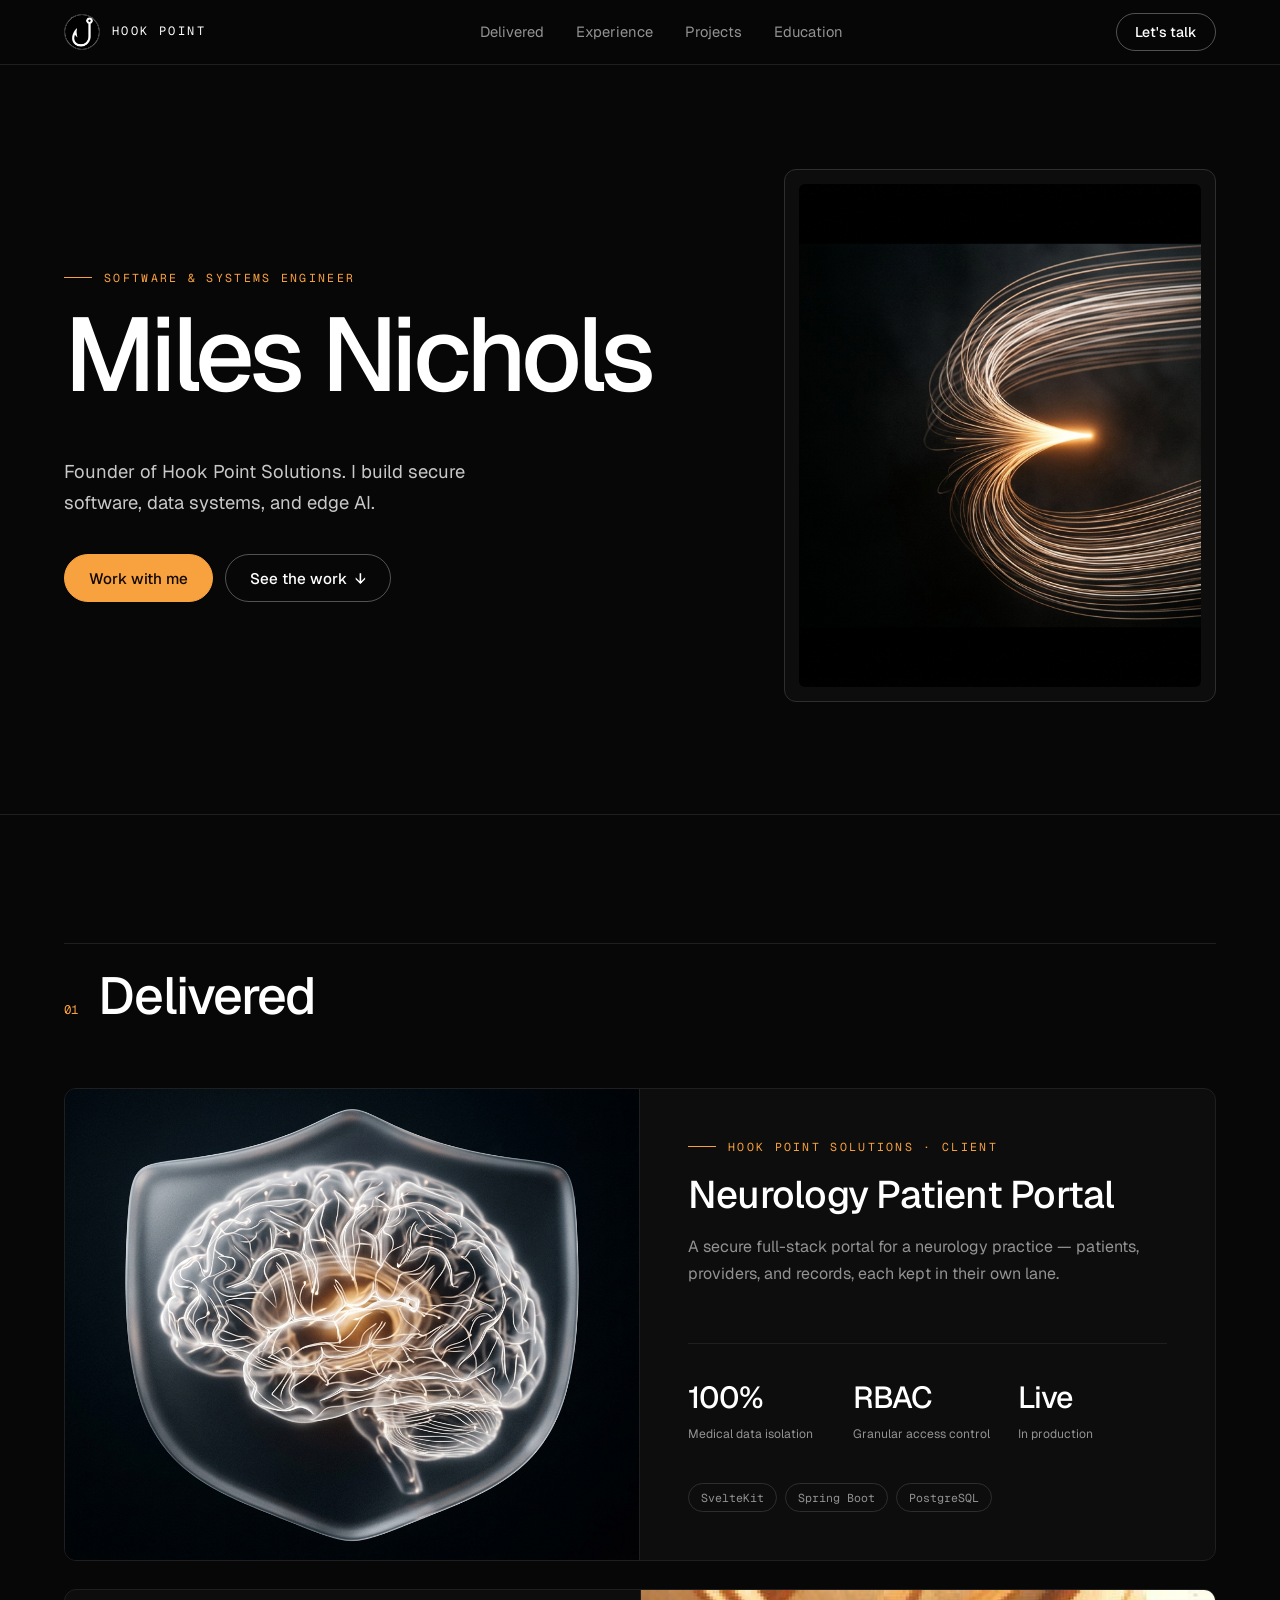
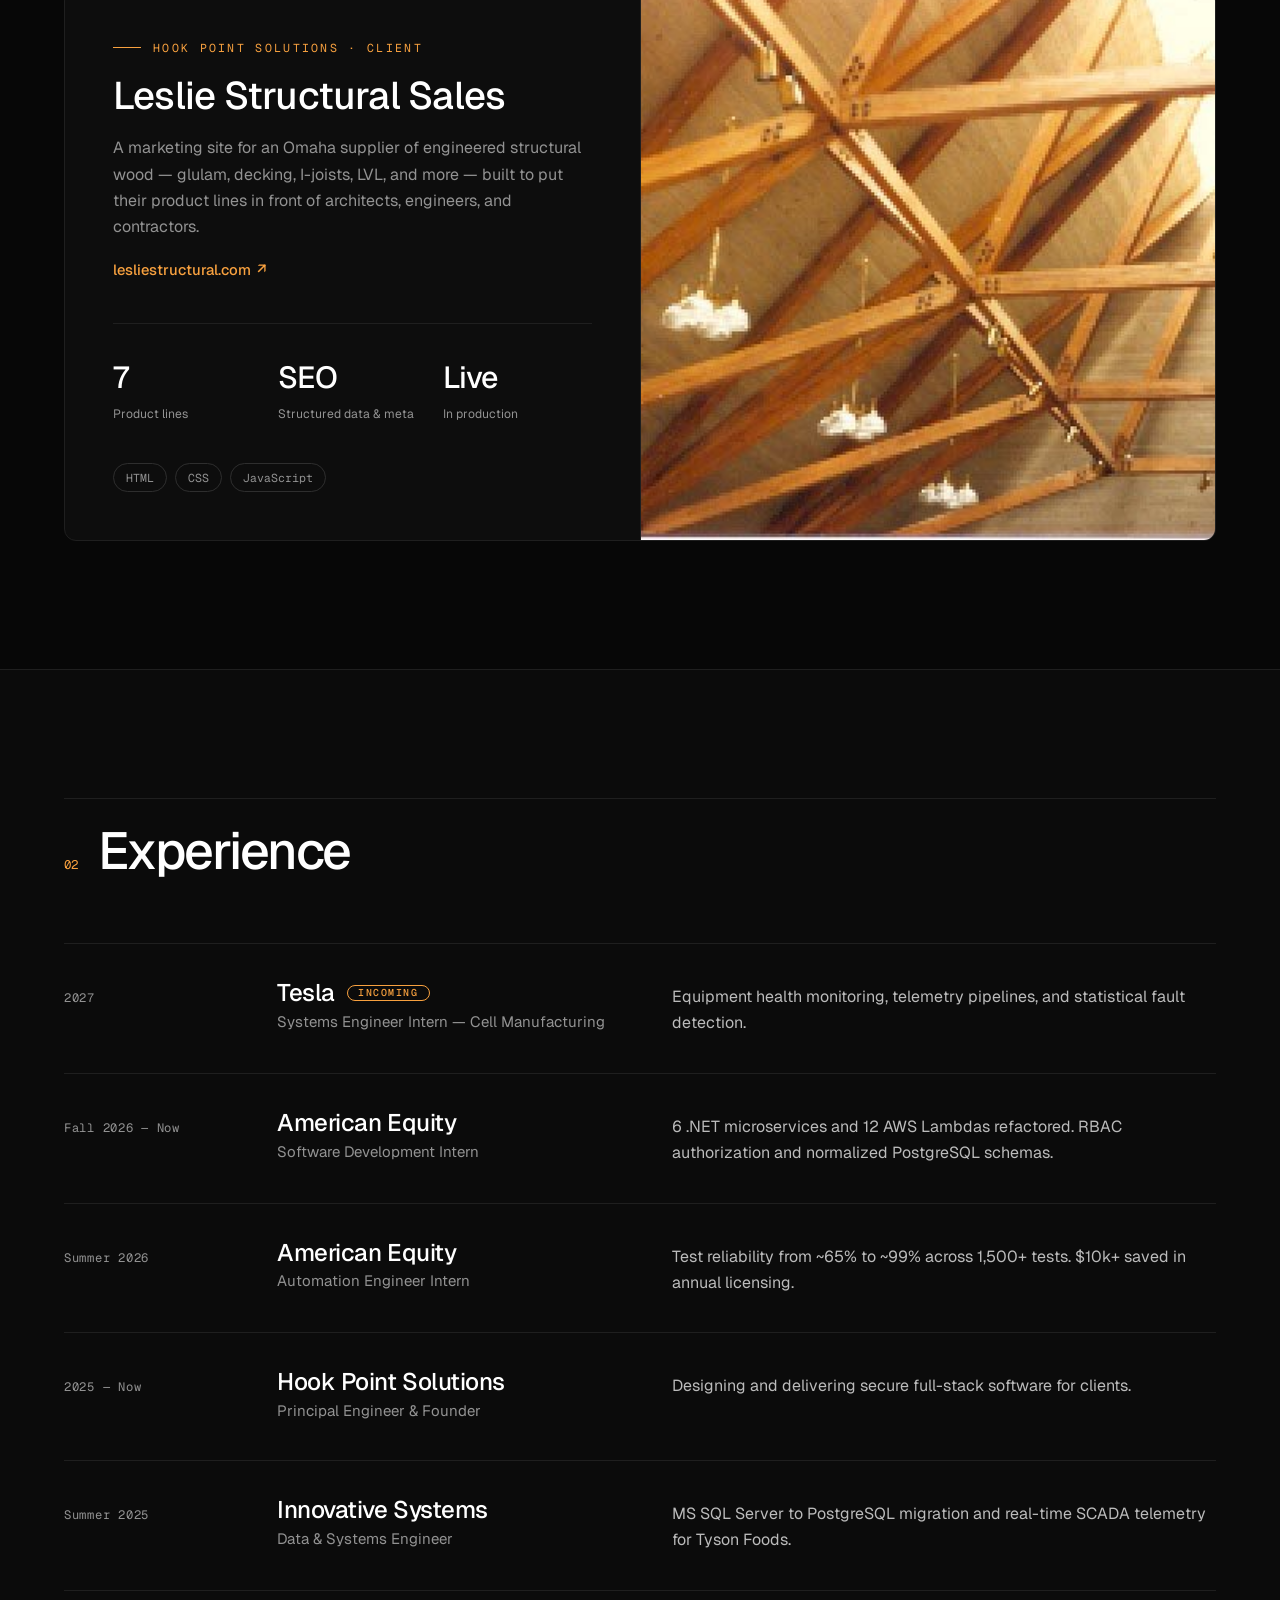
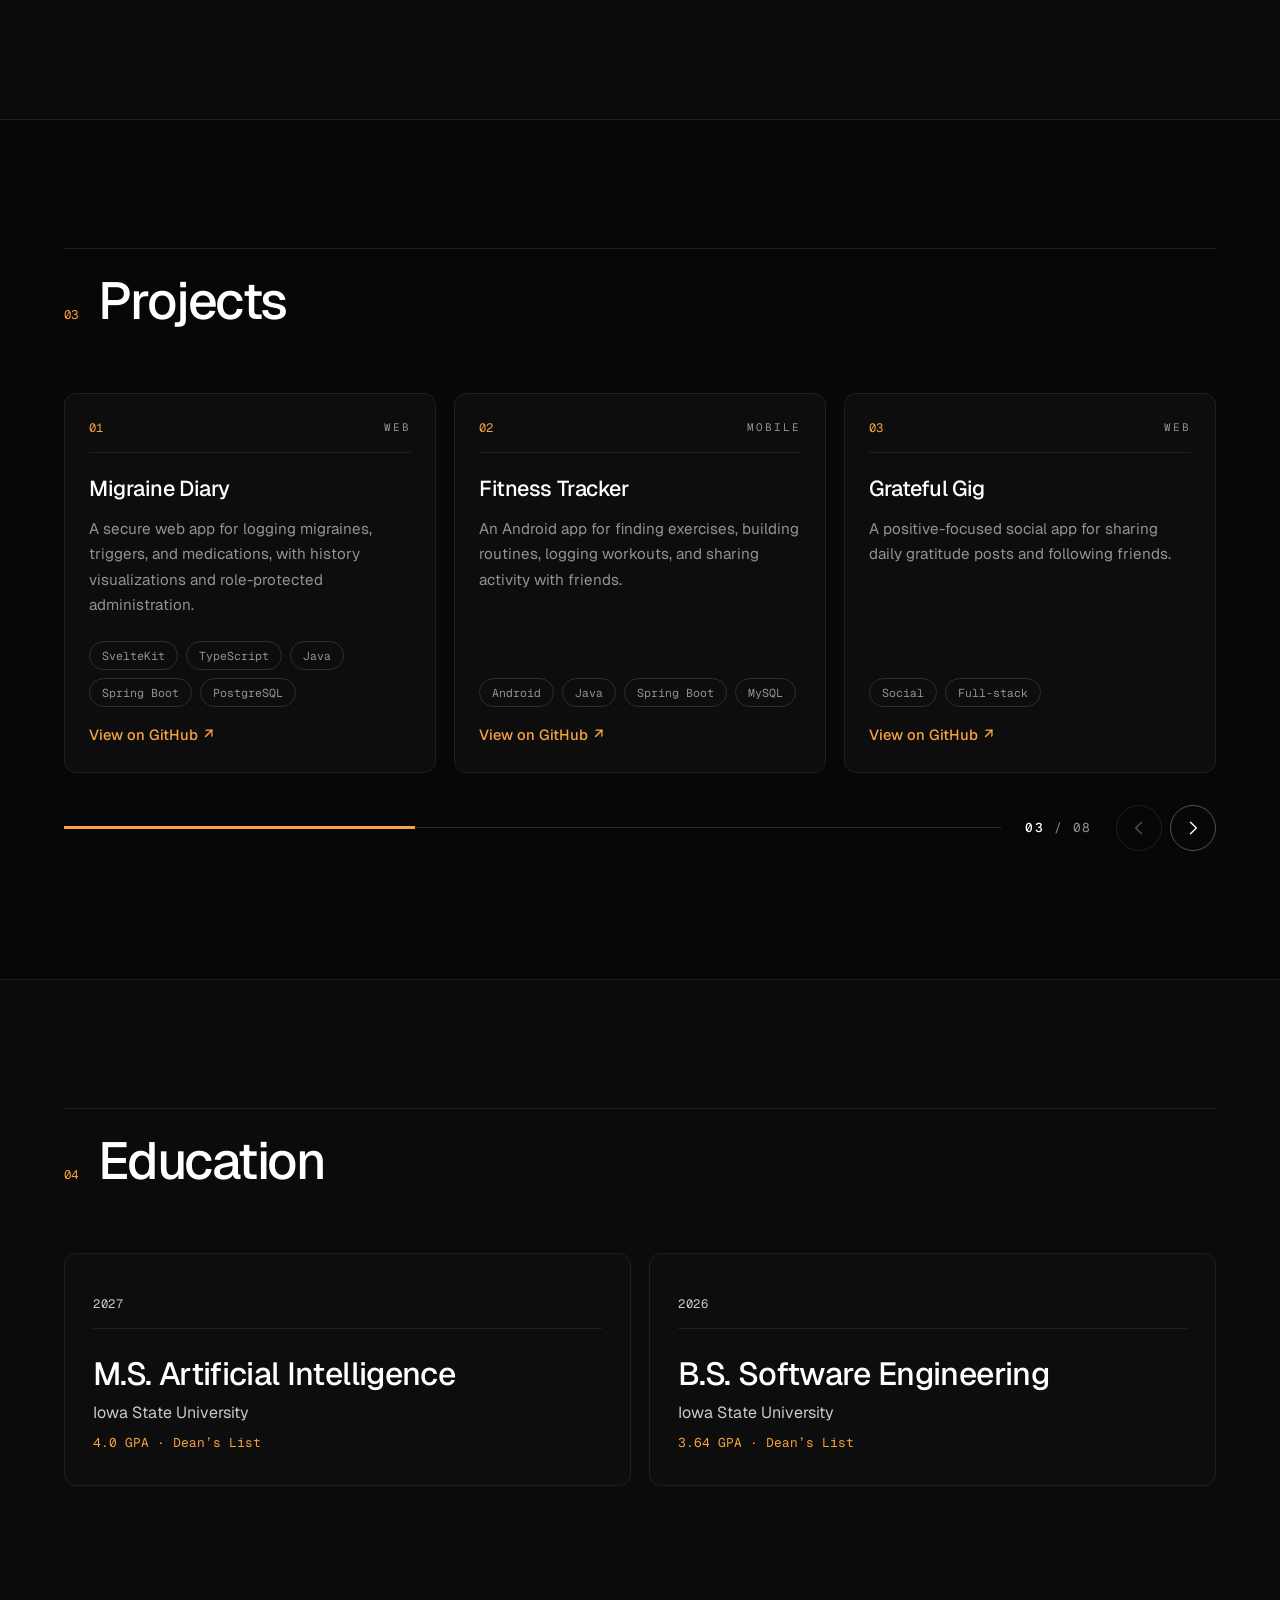
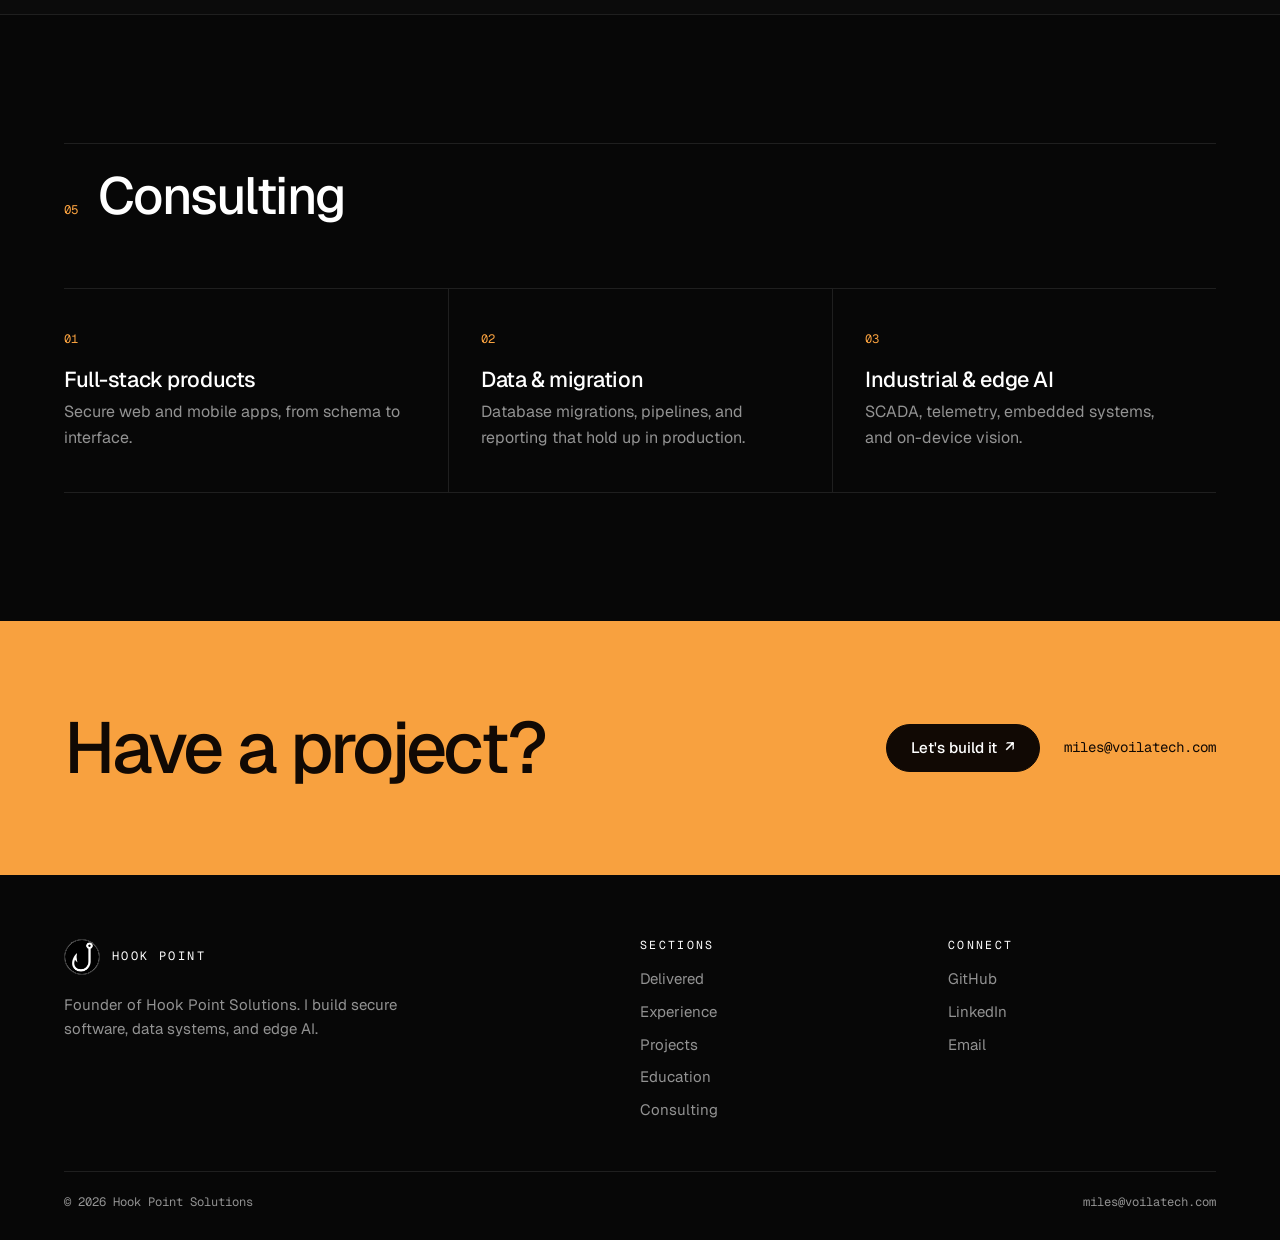
==== commit 0543ad8b: "changes" ====
--- a/index.html
+++ b/index.html
@@ -1,255 +1,335 @@
-<!DOCTYPE html><html lang="en" class="_8NX9hq_variable z61v7q_variable bg-background"><head><meta charSet="utf-8"/><meta name="viewport" content="width=device-width, initial-scale=1"/><link rel="preload" href="/_next/static/media/07a39a8a4660cc7c-s.p.0r6juujl39pe6.woff2" as="font" crossorigin="" type="font/woff2"/><link rel="preload" href="/_next/static/media/605ce01b664af129-s.p.0wgildi0cnwt9.woff2" as="font" crossorigin="" type="font/woff2"/><link rel="preload" href="/images/hero.png" as="image" fetchPriority="high"/><link rel="stylesheet" href="/_next/static/chunks/3rcy8e28hshh3.css" data-precedence="next"/><link rel="preload" as="script" fetchPriority="low" href="/_next/static/chunks/3dkd6r3jlf50n.js"/><script src="/_next/static/chunks/43by1gthjaavo.js" async=""></script><script src="/_next/static/chunks/15ks9l6llrtqo.js" async=""></script><script src="/_next/static/chunks/turbopack-3-ry682tkyiqk.js" async=""></script><script src="/_next/static/chunks/1kw_wr8enlp0z.js" async=""></script><script src="/_next/static/chunks/2z9yaqx2-g-7x.js?v=4" async=""></script><meta name="theme-color" content="#0a0a0a"/><meta name="color-scheme" content="dark"/><title>Miles Nichols — Hook Point Solutions</title><meta name="description" content="Software &amp; systems engineer and founder of Hook Point Solutions. Secure full-stack software, data systems, and edge AI."/><meta property="og:title" content="Miles Nichols — Hook Point Solutions"/><meta property="og:description" content="Secure full-stack software, data systems, and edge AI."/><meta property="og:image" content="https://hookpointsolutions.me/banner.jpg"/><meta name="twitter:card" content="summary_large_image"/><meta name="twitter:title" content="Miles Nichols — Hook Point Solutions"/><meta name="twitter:description" content="Secure full-stack software, data systems, and edge AI."/><meta name="twitter:image" content="https://hookpointsolutions.me/banner.jpg"/><link rel="icon" href="/logo.jpg?v=2" type="image/jpeg"/><link rel="apple-touch-icon" href="/logo.jpg?v=2"/><meta name="next-size-adjust" content=""/><script src="/_next/static/chunks/0cz1d0mv5g_q7.js" noModule=""></script></head><body class="font-sans antialiased"><div hidden=""><!--$--><!--/$--></div><header class="fixed inset-x-0 top-0 z-50 transition-all duration-500 border-b border-transparent"><nav aria-label="Primary" class="mx-auto flex h-16 max-w-6xl items-center justify-between px-6"><a href="#top" class="flex items-center gap-3"><span aria-hidden="true" class="flex size-8 items-center justify-center overflow-hidden rounded-full border border-border/80 bg-background shadow-sm"><img src="/logo.jpg?v=2" alt="" class="size-full object-cover" style="transform:scale(2)"/></span><span class="font-mono text-xs tracking-[0.2em] uppercase">Hook Point</span></a><ul class="hidden items-center gap-8 md:flex"><li><a href="#delivered" class="text-sm text-muted-foreground transition-colors hover:text-foreground">Delivered</a></li><li><a href="#experience" class="text-sm text-muted-foreground transition-colors hover:text-foreground">Experience</a></li><li><a href="#projects" class="text-sm text-muted-foreground transition-colors hover:text-foreground">Projects</a></li><li><a href="#education" class="text-sm text-muted-foreground transition-colors hover:text-foreground">Education</a></li></ul><a href="#consult" class="rounded-full border border-border px-4 py-1.5 text-sm transition-colors hover:border-primary hover:text-primary">Let&#x27;s talk</a></nav></header><main><section id="top" class="relative flex min-h-svh items-end overflow-hidden"><div aria-hidden="true" class="hero-image absolute inset-0"><img src="/images/hero.png" alt="" fetchPriority="high" class="absolute inset-0 size-full object-cover object-center opacity-90"/><div class="absolute inset-0 bg-gradient-to-t from-background via-background/30 to-transparent"></div><div class="absolute inset-0 bg-gradient-to-r from-background/80 via-transparent to-transparent"></div></div><div class="relative mx-auto w-full max-w-6xl px-6 pb-20 md:pb-28"><p class="hero-line font-mono text-xs tracking-[0.25em] text-primary uppercase" style="animation-delay:150ms">Software &amp; Systems Engineer</p><h1 class="hero-line mt-6 text-6xl font-medium tracking-tighter text-balance md:text-8xl lg:text-9xl" style="animation-delay:300ms">Miles Nichols</h1><p class="hero-line mt-6 max-w-md text-lg leading-relaxed text-muted-foreground text-pretty" style="animation-delay:450ms">Founder of Hook Point Solutions. I build secure software, data systems, and edge AI.</p><div class="hero-line mt-10 flex flex-wrap items-center gap-4" style="animation-delay:600ms"><a href="#consult" class="rounded-full bg-primary px-6 py-3 text-sm font-medium text-primary-foreground transition-transform hover:scale-[1.03]">Work with me</a><a href="#projects" class="group flex items-center gap-2 px-2 py-3 text-sm text-muted-foreground transition-colors hover:text-foreground">See the work<svg xmlns="http://www.w3.org/2000/svg" width="24" height="24" viewBox="0 0 24 24" fill="none" stroke="currentColor" stroke-width="2" stroke-linecap="round" stroke-linejoin="round" class="lucide lucide-arrow-down size-4 transition-transform group-hover:translate-y-0.5" aria-hidden="true"><path d="M12 5v14"></path><path d="m19 12-7 7-7-7"></path></svg></a></div></div></section><section id="delivered" class="mx-auto max-w-6xl px-6 py-28 md:py-40"><div class="reveal mb-12 flex items-baseline gap-4 md:mb-16" style="transition-delay:0ms"><span class="font-mono text-xs text-primary">01</span><h2 class="text-3xl font-medium tracking-tight md:text-5xl">Delivered</h2></div><div class="flex flex-col gap-8"><div class="reveal" style="transition-delay:0ms"><article class="group grid overflow-hidden rounded-3xl border border-border bg-card md:grid-cols-2"><div class="relative aspect-[4/3] overflow-hidden md:aspect-auto"><img src="/images/neuro-portal.png" alt="Abstract glowing neural filaments shaped like a brain inside a glass shield" loading="lazy" class="absolute inset-0 size-full object-cover transition-transform duration-[1.6s] ease-out group-hover:scale-105"/></div><div class="flex flex-col justify-between gap-12 p-8 md:p-12"><div><p class="font-mono text-xs tracking-[0.2em] text-primary uppercase">Hook Point Solutions · Client</p><h3 class="mt-4 text-3xl font-medium tracking-tight text-balance md:text-4xl">Neurology Patient Portal</h3><p class="mt-4 leading-relaxed text-muted-foreground text-pretty">A secure full-stack portal for a neurology practice — patients, providers, and records, each kept in their own lane.</p></div><dl class="grid grid-cols-3 gap-4 border-t border-border pt-8"><div><dt class="sr-only">Medical data isolation</dt><dd class="text-2xl font-medium tracking-tight md:text-3xl">100%</dd><dd class="mt-1 text-xs leading-snug text-muted-foreground">Medical data isolation</dd></div><div><dt class="sr-only">Granular access control</dt><dd class="text-2xl font-medium tracking-tight md:text-3xl">RBAC</dd><dd class="mt-1 text-xs leading-snug text-muted-foreground">Granular access control</dd></div><div><dt class="sr-only">In production</dt><dd class="text-2xl font-medium tracking-tight md:text-3xl">Live</dd><dd class="mt-1 text-xs leading-snug text-muted-foreground">In production</dd></div></dl><ul class="flex flex-wrap gap-2" aria-label="Stack"><li class="rounded-full border border-border px-3 py-1 font-mono text-xs text-muted-foreground">SvelteKit</li><li class="rounded-full border border-border px-3 py-1 font-mono text-xs text-muted-foreground">Spring Boot</li><li class="rounded-full border border-border px-3 py-1 font-mono text-xs text-muted-foreground">PostgreSQL</li></ul></div></article></div><div class="reveal" style="transition-delay:0ms"><article class="group grid overflow-hidden rounded-3xl border border-border bg-card md:grid-cols-2"><div class="relative aspect-[4/3] overflow-hidden md:aspect-auto"><img src="/images/leslie-structural.jpg" alt="Glulam timber trusses spanning a commercial roof" loading="lazy" class="absolute inset-0 size-full object-cover transition-transform duration-[1.6s] ease-out group-hover:scale-105"/></div><div class="flex flex-col justify-between gap-12 p-8 md:p-12"><div><p class="font-mono text-xs tracking-[0.2em] text-primary uppercase">Hook Point Solutions · Client</p><h3 class="mt-4 text-3xl font-medium tracking-tight text-balance md:text-4xl">Leslie Structural Sales</h3><p class="mt-4 leading-relaxed text-muted-foreground text-pretty">A marketing site for an Omaha supplier of engineered structural wood — glulam, decking, I-joists, LVL, and more — built to put their product lines in front of architects, engineers, and contractors.</p><a href="https://www.lesliestructural.com/" target="_blank" rel="noreferrer" class="group/link mt-6 inline-flex items-center gap-1 text-sm transition-colors hover:text-primary">lesliestructural.com ↗</a></div><dl class="grid grid-cols-3 gap-4 border-t border-border pt-8"><div><dt class="sr-only">Product lines</dt><dd class="text-2xl font-medium tracking-tight md:text-3xl">7</dd><dd class="mt-1 text-xs leading-snug text-muted-foreground">Product lines</dd></div><div><dt class="sr-only">Structured data &amp; meta</dt><dd class="text-2xl font-medium tracking-tight md:text-3xl">SEO</dd><dd class="mt-1 text-xs leading-snug text-muted-foreground">Structured data &amp; meta</dd></div><div><dt class="sr-only">In production</dt><dd class="text-2xl font-medium tracking-tight md:text-3xl">Live</dd><dd class="mt-1 text-xs leading-snug text-muted-foreground">In production</dd></div></dl><ul class="flex flex-wrap gap-2" aria-label="Stack"><li class="rounded-full border border-border px-3 py-1 font-mono text-xs text-muted-foreground">HTML</li><li class="rounded-full border border-border px-3 py-1 font-mono text-xs text-muted-foreground">CSS</li><li class="rounded-full border border-border px-3 py-1 font-mono text-xs text-muted-foreground">JavaScript</li></ul></div></article></div></div></section><section id="experience" class="mx-auto max-w-6xl px-6 py-28 md:py-40"><div class="reveal mb-12 flex items-baseline gap-4 md:mb-16" style="transition-delay:0ms"><span class="font-mono text-xs text-primary">02</span><h2 class="text-3xl font-medium tracking-tight md:text-5xl">Experience</h2></div><ol class="border-t border-border"><li><div class="reveal" style="transition-delay:0ms"><div class="group grid gap-2 border-b border-border py-8 transition-colors md:grid-cols-12 md:gap-8"><p class="font-mono text-xs text-muted-foreground md:col-span-2 md:pt-2">2027</p><div class="md:col-span-4"><h3 class="flex items-center gap-3 text-2xl font-medium tracking-tight transition-colors group-hover:text-primary">Tesla<span class="rounded-full bg-primary/15 px-2 py-0.5 font-mono text-[10px] tracking-widest text-primary uppercase">Incoming</span></h3><p class="mt-1 text-sm text-muted-foreground">Systems Engineer Intern — Cell Manufacturing</p></div><p class="leading-relaxed text-muted-foreground text-pretty md:col-span-6 md:pt-1">Equipment health monitoring, telemetry pipelines, and statistical fault detection.</p></div></div></li><li><div class="reveal" style="transition-delay:60ms"><div class="group grid gap-2 border-b border-border py-8 transition-colors md:grid-cols-12 md:gap-8"><p class="font-mono text-xs text-muted-foreground md:col-span-2 md:pt-2">Fall 2026 — Now</p><div class="md:col-span-4"><h3 class="flex items-center gap-3 text-2xl font-medium tracking-tight transition-colors group-hover:text-primary">American Equity</h3><p class="mt-1 text-sm text-muted-foreground">Software Development Intern</p></div><p class="leading-relaxed text-muted-foreground text-pretty md:col-span-6 md:pt-1">6 .NET microservices and 12 AWS Lambdas refactored. RBAC authorization and normalized PostgreSQL schemas.</p></div></div></li><li><div class="reveal" style="transition-delay:120ms"><div class="group grid gap-2 border-b border-border py-8 transition-colors md:grid-cols-12 md:gap-8"><p class="font-mono text-xs text-muted-foreground md:col-span-2 md:pt-2">Summer 2026</p><div class="md:col-span-4"><h3 class="flex items-center gap-3 text-2xl font-medium tracking-tight transition-colors group-hover:text-primary">American Equity</h3><p class="mt-1 text-sm text-muted-foreground">Automation Engineer Intern</p></div><p class="leading-relaxed text-muted-foreground text-pretty md:col-span-6 md:pt-1">Test reliability from ~65% to ~99% across 1,500+ tests. $10k+ saved in annual licensing.</p></div></div></li><li><div class="reveal" style="transition-delay:180ms"><div class="group grid gap-2 border-b border-border py-8 transition-colors md:grid-cols-12 md:gap-8"><p class="font-mono text-xs text-muted-foreground md:col-span-2 md:pt-2">2025 — Now</p><div class="md:col-span-4"><h3 class="flex items-center gap-3 text-2xl font-medium tracking-tight transition-colors group-hover:text-primary">Hook Point Solutions</h3><p class="mt-1 text-sm text-muted-foreground">Principal Engineer &amp; Founder</p></div><p class="leading-relaxed text-muted-foreground text-pretty md:col-span-6 md:pt-1">Designing and delivering secure full-stack software for clients.</p></div></div></li><li><div class="reveal" style="transition-delay:240ms"><div class="group grid gap-2 border-b border-border py-8 transition-colors md:grid-cols-12 md:gap-8"><p class="font-mono text-xs text-muted-foreground md:col-span-2 md:pt-2">Summer 2025</p><div class="md:col-span-4"><h3 class="flex items-center gap-3 text-2xl font-medium tracking-tight transition-colors group-hover:text-primary">Innovative Systems</h3><p class="mt-1 text-sm text-muted-foreground">Data &amp; Systems Engineer</p></div><p class="leading-relaxed text-muted-foreground text-pretty md:col-span-6 md:pt-1">MS SQL Server to PostgreSQL migration and real-time SCADA telemetry for Tyson Foods.</p></div></div></li></ol></section><section id="projects" class="mx-auto max-w-6xl px-6 py-28 md:py-40"><div class="reveal mb-12 flex items-baseline gap-4 md:mb-16" style="transition-delay:0ms"><span class="font-mono text-xs text-primary">03</span><h2 class="text-3xl font-medium tracking-tight md:text-5xl">Projects</h2></div><ul class="border-t border-border"><li class="border-b border-border"><div class="reveal" style="transition-delay:0ms"><button type="button" aria-expanded="true" aria-controls="project-panel-0" class="group flex w-full items-center gap-6 py-6 text-left md:py-8"><span class="w-8 font-mono text-xs text-muted-foreground">01</span><span class="flex-1 text-xl font-medium tracking-tight transition-all duration-500 md:text-3xl translate-x-2 text-primary">Migraine Diary</span><span class="hidden font-mono text-xs tracking-widest text-muted-foreground uppercase sm:block">Web</span><svg xmlns="http://www.w3.org/2000/svg" width="24" height="24" viewBox="0 0 24 24" fill="none" stroke="currentColor" stroke-width="2" stroke-linecap="round" stroke-linejoin="round" class="lucide lucide-plus size-5 shrink-0 transition-transform duration-500 rotate-45 text-primary" aria-hidden="true"><path d="M5 12h14"></path><path d="M12 5v14"></path></svg></button><div id="project-panel-0" role="region" aria-label="Migraine Diary" class="grid transition-all duration-500 ease-[cubic-bezier(0.22,1,0.36,1)] grid-rows-[1fr] opacity-100"><div class="overflow-hidden"><div class="flex flex-col gap-6 pb-8 pl-14 md:flex-row md:items-end md:justify-between"><div class="max-w-xl"><p class="leading-relaxed text-muted-foreground text-pretty">A secure web app for logging migraines, triggers, and medications, with history visualizations and role-protected administration.</p><ul class="mt-4 flex flex-wrap gap-2" aria-label="Stack"><li class="rounded-full border border-border px-3 py-1 font-mono text-xs text-muted-foreground">SvelteKit</li><li class="rounded-full border border-border px-3 py-1 font-mono text-xs text-muted-foreground">TypeScript</li><li class="rounded-full border border-border px-3 py-1 font-mono text-xs text-muted-foreground">Java</li><li class="rounded-full border border-border px-3 py-1 font-mono text-xs text-muted-foreground">Spring Boot</li><li class="rounded-full border border-border px-3 py-1 font-mono text-xs text-muted-foreground">PostgreSQL</li></ul></div><a href="https://github.com/miles-nichols?tab=repositories" target="_blank" rel="noreferrer" tabindex="0" class="group/link flex shrink-0 items-center gap-1 text-sm transition-colors hover:text-primary">View on GitHub<svg xmlns="http://www.w3.org/2000/svg" width="24" height="24" viewBox="0 0 24 24" fill="none" stroke="currentColor" stroke-width="2" stroke-linecap="round" stroke-linejoin="round" class="lucide lucide-arrow-up-right size-4 transition-transform group-hover/link:-translate-y-0.5 group-hover/link:translate-x-0.5" aria-hidden="true"><path d="M7 7h10v10"></path><path d="M7 17 17 7"></path></svg></a></div></div></div></div></li><li class="border-b border-border"><div class="reveal" style="transition-delay:40ms"><button type="button" aria-expanded="false" aria-controls="project-panel-1" class="group flex w-full items-center gap-6 py-6 text-left md:py-8"><span class="w-8 font-mono text-xs text-muted-foreground">02</span><span class="flex-1 text-xl font-medium tracking-tight transition-all duration-500 md:text-3xl group-hover:translate-x-2">Fitness Tracker</span><span class="hidden font-mono text-xs tracking-widest text-muted-foreground uppercase sm:block">Mobile</span><svg xmlns="http://www.w3.org/2000/svg" width="24" height="24" viewBox="0 0 24 24" fill="none" stroke="currentColor" stroke-width="2" stroke-linecap="round" stroke-linejoin="round" class="lucide lucide-plus size-5 shrink-0 transition-transform duration-500" aria-hidden="true"><path d="M5 12h14"></path><path d="M12 5v14"></path></svg></button><div id="project-panel-1" role="region" aria-label="Fitness Tracker" class="grid transition-all duration-500 ease-[cubic-bezier(0.22,1,0.36,1)] grid-rows-[0fr] opacity-0"><div class="overflow-hidden"><div class="flex flex-col gap-6 pb-8 pl-14 md:flex-row md:items-end md:justify-between"><div class="max-w-xl"><p class="leading-relaxed text-muted-foreground text-pretty">An Android app for finding exercises, building routines, logging workouts, and sharing activity with friends.</p><ul class="mt-4 flex flex-wrap gap-2" aria-label="Stack"><li class="rounded-full border border-border px-3 py-1 font-mono text-xs text-muted-foreground">Android</li><li class="rounded-full border border-border px-3 py-1 font-mono text-xs text-muted-foreground">Java</li><li class="rounded-full border border-border px-3 py-1 font-mono text-xs text-muted-foreground">Spring Boot</li><li class="rounded-full border border-border px-3 py-1 font-mono text-xs text-muted-foreground">MySQL</li></ul></div><a href="https://github.com/miles-nichols?tab=repositories" target="_blank" rel="noreferrer" tabindex="-1" class="group/link flex shrink-0 items-center gap-1 text-sm transition-colors hover:text-primary">View on GitHub<svg xmlns="http://www.w3.org/2000/svg" width="24" height="24" viewBox="0 0 24 24" fill="none" stroke="currentColor" stroke-width="2" stroke-linecap="round" stroke-linejoin="round" class="lucide lucide-arrow-up-right size-4 transition-transform group-hover/link:-translate-y-0.5 group-hover/link:translate-x-0.5" aria-hidden="true"><path d="M7 7h10v10"></path><path d="M7 17 17 7"></path></svg></a></div></div></div></div></li><li class="border-b border-border"><div class="reveal" style="transition-delay:80ms"><button type="button" aria-expanded="false" aria-controls="project-panel-2" class="group flex w-full items-center gap-6 py-6 text-left md:py-8"><span class="w-8 font-mono text-xs text-muted-foreground">03</span><span class="flex-1 text-xl font-medium tracking-tight transition-all duration-500 md:text-3xl group-hover:translate-x-2">Grateful Gig</span><span class="hidden font-mono text-xs tracking-widest text-muted-foreground uppercase sm:block">Web</span><svg xmlns="http://www.w3.org/2000/svg" width="24" height="24" viewBox="0 0 24 24" fill="none" stroke="currentColor" stroke-width="2" stroke-linecap="round" stroke-linejoin="round" class="lucide lucide-plus size-5 shrink-0 transition-transform duration-500" aria-hidden="true"><path d="M5 12h14"></path><path d="M12 5v14"></path></svg></button><div id="project-panel-2" role="region" aria-label="Grateful Gig" class="grid transition-all duration-500 ease-[cubic-bezier(0.22,1,0.36,1)] grid-rows-[0fr] opacity-0"><div class="overflow-hidden"><div class="flex flex-col gap-6 pb-8 pl-14 md:flex-row md:items-end md:justify-between"><div class="max-w-xl"><p class="leading-relaxed text-muted-foreground text-pretty">A positive-focused social app for sharing daily gratitude posts and following friends.</p><ul class="mt-4 flex flex-wrap gap-2" aria-label="Stack"><li class="rounded-full border border-border px-3 py-1 font-mono text-xs text-muted-foreground">Social</li><li class="rounded-full border border-border px-3 py-1 font-mono text-xs text-muted-foreground">Full-stack</li></ul></div><a href="https://github.com/miles-nichols?tab=repositories" target="_blank" rel="noreferrer" tabindex="-1" class="group/link flex shrink-0 items-center gap-1 text-sm transition-colors hover:text-primary">View on GitHub<svg xmlns="http://www.w3.org/2000/svg" width="24" height="24" viewBox="0 0 24 24" fill="none" stroke="currentColor" stroke-width="2" stroke-linecap="round" stroke-linejoin="round" class="lucide lucide-arrow-up-right size-4 transition-transform group-hover/link:-translate-y-0.5 group-hover/link:translate-x-0.5" aria-hidden="true"><path d="M7 7h10v10"></path><path d="M7 17 17 7"></path></svg></a></div></div></div></div></li><li class="border-b border-border"><div class="reveal" style="transition-delay:120ms"><button type="button" aria-expanded="false" aria-controls="project-panel-3" class="group flex w-full items-center gap-6 py-6 text-left md:py-8"><span class="w-8 font-mono text-xs text-muted-foreground">04</span><span class="flex-1 text-xl font-medium tracking-tight transition-all duration-500 md:text-3xl group-hover:translate-x-2">SCADA Integration &amp; Migration</span><span class="hidden font-mono text-xs tracking-widest text-muted-foreground uppercase sm:block">Industrial</span><svg xmlns="http://www.w3.org/2000/svg" width="24" height="24" viewBox="0 0 24 24" fill="none" stroke="currentColor" stroke-width="2" stroke-linecap="round" stroke-linejoin="round" class="lucide lucide-plus size-5 shrink-0 transition-transform duration-500" aria-hidden="true"><path d="M5 12h14"></path><path d="M12 5v14"></path></svg></button><div id="project-panel-3" role="region" aria-label="SCADA Integration &amp; Migration" class="grid transition-all duration-500 ease-[cubic-bezier(0.22,1,0.36,1)] grid-rows-[0fr] opacity-0"><div class="overflow-hidden"><div class="flex flex-col gap-6 pb-8 pl-14 md:flex-row md:items-end md:justify-between"><div class="max-w-xl"><p class="leading-relaxed text-muted-foreground text-pretty">Migrated production data systems and built telemetry and reporting for Tyson Foods through Innovative Systems.</p><ul class="mt-4 flex flex-wrap gap-2" aria-label="Stack"><li class="rounded-full border border-border px-3 py-1 font-mono text-xs text-muted-foreground">Ignition SCADA</li><li class="rounded-full border border-border px-3 py-1 font-mono text-xs text-muted-foreground">PostgreSQL</li><li class="rounded-full border border-border px-3 py-1 font-mono text-xs text-muted-foreground">MS SQL Server</li></ul></div><a href="https://github.com/miles-nichols?tab=repositories" target="_blank" rel="noreferrer" tabindex="-1" class="group/link flex shrink-0 items-center gap-1 text-sm transition-colors hover:text-primary">View on GitHub<svg xmlns="http://www.w3.org/2000/svg" width="24" height="24" viewBox="0 0 24 24" fill="none" stroke="currentColor" stroke-width="2" stroke-linecap="round" stroke-linejoin="round" class="lucide lucide-arrow-up-right size-4 transition-transform group-hover/link:-translate-y-0.5 group-hover/link:translate-x-0.5" aria-hidden="true"><path d="M7 7h10v10"></path><path d="M7 17 17 7"></path></svg></a></div></div></div></div></li><li class="border-b border-border"><div class="reveal" style="transition-delay:160ms"><button type="button" aria-expanded="false" aria-controls="project-panel-4" class="group flex w-full items-center gap-6 py-6 text-left md:py-8"><span class="w-8 font-mono text-xs text-muted-foreground">05</span><span class="flex-1 text-xl font-medium tracking-tight transition-all duration-500 md:text-3xl group-hover:translate-x-2">Autonomous Robot Navigation</span><span class="hidden font-mono text-xs tracking-widest text-muted-foreground uppercase sm:block">Embedded</span><svg xmlns="http://www.w3.org/2000/svg" width="24" height="24" viewBox="0 0 24 24" fill="none" stroke="currentColor" stroke-width="2" stroke-linecap="round" stroke-linejoin="round" class="lucide lucide-plus size-5 shrink-0 transition-transform duration-500" aria-hidden="true"><path d="M5 12h14"></path><path d="M12 5v14"></path></svg></button><div id="project-panel-4" role="region" aria-label="Autonomous Robot Navigation" class="grid transition-all duration-500 ease-[cubic-bezier(0.22,1,0.36,1)] grid-rows-[0fr] opacity-0"><div class="overflow-hidden"><div class="flex flex-col gap-6 pb-8 pl-14 md:flex-row md:items-end md:justify-between"><div class="max-w-xl"><p class="leading-relaxed text-muted-foreground text-pretty">Embedded control and obstacle avoidance using sensors and servos, with a Python tool for live sensor visualization. Led a 6-person team.</p><ul class="mt-4 flex flex-wrap gap-2" aria-label="Stack"><li class="rounded-full border border-border px-3 py-1 font-mono text-xs text-muted-foreground">C</li><li class="rounded-full border border-border px-3 py-1 font-mono text-xs text-muted-foreground">Python</li><li class="rounded-full border border-border px-3 py-1 font-mono text-xs text-muted-foreground">TM4C123</li></ul></div><a href="https://github.com/miles-nichols?tab=repositories" target="_blank" rel="noreferrer" tabindex="-1" class="group/link flex shrink-0 items-center gap-1 text-sm transition-colors hover:text-primary">View on GitHub<svg xmlns="http://www.w3.org/2000/svg" width="24" height="24" viewBox="0 0 24 24" fill="none" stroke="currentColor" stroke-width="2" stroke-linecap="round" stroke-linejoin="round" class="lucide lucide-arrow-up-right size-4 transition-transform group-hover/link:-translate-y-0.5 group-hover/link:translate-x-0.5" aria-hidden="true"><path d="M7 7h10v10"></path><path d="M7 17 17 7"></path></svg></a></div></div></div></div></li><li class="border-b border-border"><div class="reveal" style="transition-delay:200ms"><button type="button" aria-expanded="false" aria-controls="project-panel-5" class="group flex w-full items-center gap-6 py-6 text-left md:py-8"><span class="w-8 font-mono text-xs text-muted-foreground">06</span><span class="flex-1 text-xl font-medium tracking-tight transition-all duration-500 md:text-3xl group-hover:translate-x-2">Edge-AI Wildlife Classifier</span><span class="hidden font-mono text-xs tracking-widest text-muted-foreground uppercase sm:block">AI</span><svg xmlns="http://www.w3.org/2000/svg" width="24" height="24" viewBox="0 0 24 24" fill="none" stroke="currentColor" stroke-width="2" stroke-linecap="round" stroke-linejoin="round" class="lucide lucide-plus size-5 shrink-0 transition-transform duration-500" aria-hidden="true"><path d="M5 12h14"></path><path d="M12 5v14"></path></svg></button><div id="project-panel-5" role="region" aria-label="Edge-AI Wildlife Classifier" class="grid transition-all duration-500 ease-[cubic-bezier(0.22,1,0.36,1)] grid-rows-[0fr] opacity-0"><div class="overflow-hidden"><div class="flex flex-col gap-6 pb-8 pl-14 md:flex-row md:items-end md:justify-between"><div class="max-w-xl"><p class="leading-relaxed text-muted-foreground text-pretty">A Raspberry Pi vision system connecting sensor-triggered detection to a cloud-backed web application.</p><ul class="mt-4 flex flex-wrap gap-2" aria-label="Stack"><li class="rounded-full border border-border px-3 py-1 font-mono text-xs text-muted-foreground">Python</li><li class="rounded-full border border-border px-3 py-1 font-mono text-xs text-muted-foreground">Raspberry Pi</li><li class="rounded-full border border-border px-3 py-1 font-mono text-xs text-muted-foreground">ML</li><li class="rounded-full border border-border px-3 py-1 font-mono text-xs text-muted-foreground">Cloud</li></ul></div><a href="https://github.com/miles-nichols?tab=repositories" target="_blank" rel="noreferrer" tabindex="-1" class="group/link flex shrink-0 items-center gap-1 text-sm transition-colors hover:text-primary">View on GitHub<svg xmlns="http://www.w3.org/2000/svg" width="24" height="24" viewBox="0 0 24 24" fill="none" stroke="currentColor" stroke-width="2" stroke-linecap="round" stroke-linejoin="round" class="lucide lucide-arrow-up-right size-4 transition-transform group-hover/link:-translate-y-0.5 group-hover/link:translate-x-0.5" aria-hidden="true"><path d="M7 7h10v10"></path><path d="M7 17 17 7"></path></svg></a></div></div></div></div></li><li class="border-b border-border"><div class="reveal" style="transition-delay:240ms"><button type="button" aria-expanded="false" aria-controls="project-panel-6" class="group flex w-full items-center gap-6 py-6 text-left md:py-8"><span class="w-8 font-mono text-xs text-muted-foreground">07</span><span class="flex-1 text-xl font-medium tracking-tight transition-all duration-500 md:text-3xl group-hover:translate-x-2">ASL Real-Time Transcription</span><span class="hidden font-mono text-xs tracking-widest text-muted-foreground uppercase sm:block">AI</span><svg xmlns="http://www.w3.org/2000/svg" width="24" height="24" viewBox="0 0 24 24" fill="none" stroke="currentColor" stroke-width="2" stroke-linecap="round" stroke-linejoin="round" class="lucide lucide-plus size-5 shrink-0 transition-transform duration-500" aria-hidden="true"><path d="M5 12h14"></path><path d="M12 5v14"></path></svg></button><div id="project-panel-6" role="region" aria-label="ASL Real-Time Transcription" class="grid transition-all duration-500 ease-[cubic-bezier(0.22,1,0.36,1)] grid-rows-[0fr] opacity-0"><div class="overflow-hidden"><div class="flex flex-col gap-6 pb-8 pl-14 md:flex-row md:items-end md:justify-between"><div class="max-w-xl"><p class="leading-relaxed text-muted-foreground text-pretty">Computer vision that translates sign-language video in real time at 99.28% classification accuracy.</p><ul class="mt-4 flex flex-wrap gap-2" aria-label="Stack"><li class="rounded-full border border-border px-3 py-1 font-mono text-xs text-muted-foreground">MediaPipe</li><li class="rounded-full border border-border px-3 py-1 font-mono text-xs text-muted-foreground">OpenCV</li><li class="rounded-full border border-border px-3 py-1 font-mono text-xs text-muted-foreground">SVM</li><li class="rounded-full border border-border px-3 py-1 font-mono text-xs text-muted-foreground">Python</li></ul></div><a href="https://github.com/miles-nichols?tab=repositories" target="_blank" rel="noreferrer" tabindex="-1" class="group/link flex shrink-0 items-center gap-1 text-sm transition-colors hover:text-primary">View on GitHub<svg xmlns="http://www.w3.org/2000/svg" width="24" height="24" viewBox="0 0 24 24" fill="none" stroke="currentColor" stroke-width="2" stroke-linecap="round" stroke-linejoin="round" class="lucide lucide-arrow-up-right size-4 transition-transform group-hover/link:-translate-y-0.5 group-hover/link:translate-x-0.5" aria-hidden="true"><path d="M7 7h10v10"></path><path d="M7 17 17 7"></path></svg></a></div></div></div></div></li><li class="border-b border-border"><div class="reveal" style="transition-delay:280ms"><button type="button" aria-expanded="false" aria-controls="project-panel-7" class="group flex w-full items-center gap-6 py-6 text-left md:py-8"><span class="w-8 font-mono text-xs text-muted-foreground">08</span><span class="flex-1 text-xl font-medium tracking-tight transition-all duration-500 md:text-3xl group-hover:translate-x-2">ARMv8 / LEGv8 Disassembler</span><span class="hidden font-mono text-xs tracking-widest text-muted-foreground uppercase sm:block">Systems</span><svg xmlns="http://www.w3.org/2000/svg" width="24" height="24" viewBox="0 0 24 24" fill="none" stroke="currentColor" stroke-width="2" stroke-linecap="round" stroke-linejoin="round" class="lucide lucide-plus size-5 shrink-0 transition-transform duration-500" aria-hidden="true"><path d="M5 12h14"></path><path d="M12 5v14"></path></svg></button><div id="project-panel-7" role="region" aria-label="ARMv8 / LEGv8 Disassembler" class="grid transition-all duration-500 ease-[cubic-bezier(0.22,1,0.36,1)] grid-rows-[0fr] opacity-0"><div class="overflow-hidden"><div class="flex flex-col gap-6 pb-8 pl-14 md:flex-row md:items-end md:justify-between"><div class="max-w-xl"><p class="leading-relaxed text-muted-foreground text-pretty">Decodes 32-bit machine code into assembly across 5 instruction formats, alongside hand-optimized C.</p><ul class="mt-4 flex flex-wrap gap-2" aria-label="Stack"><li class="rounded-full border border-border px-3 py-1 font-mono text-xs text-muted-foreground">Java</li><li class="rounded-full border border-border px-3 py-1 font-mono text-xs text-muted-foreground">LEGv8</li><li class="rounded-full border border-border px-3 py-1 font-mono text-xs text-muted-foreground">C</li></ul></div><a href="https://github.com/miles-nichols?tab=repositories" target="_blank" rel="noreferrer" tabindex="-1" class="group/link flex shrink-0 items-center gap-1 text-sm transition-colors hover:text-primary">View on GitHub<svg xmlns="http://www.w3.org/2000/svg" width="24" height="24" viewBox="0 0 24 24" fill="none" stroke="currentColor" stroke-width="2" stroke-linecap="round" stroke-linejoin="round" class="lucide lucide-arrow-up-right size-4 transition-transform group-hover/link:-translate-y-0.5 group-hover/link:translate-x-0.5" aria-hidden="true"><path d="M7 7h10v10"></path><path d="M7 17 17 7"></path></svg></a></div></div></div></div></li></ul></section><section id="education" class="mx-auto max-w-6xl px-6 py-28 md:py-40"><div class="reveal mb-12 flex items-baseline gap-4 md:mb-16" style="transition-delay:0ms"><span class="font-mono text-xs text-primary">04</span><h2 class="text-3xl font-medium tracking-tight md:text-5xl">Education</h2></div><div class="grid gap-6 md:grid-cols-2"><div class="reveal" style="transition-delay:0ms"><article class="flex h-full flex-col justify-between gap-16 rounded-3xl border border-border bg-card p-8 transition-colors duration-500 hover:border-primary/50 md:p-10"><p class="font-mono text-xs text-muted-foreground">2027</p><div><h3 class="text-2xl font-medium tracking-tight text-balance md:text-3xl">M.S. Artificial Intelligence</h3><p class="mt-2 text-muted-foreground">Iowa State University</p><p class="mt-6 font-mono text-xs tracking-widest text-primary uppercase">4.0 GPA · Dean’s List</p></div></article></div><div class="reveal" style="transition-delay:120ms"><article class="flex h-full flex-col justify-between gap-16 rounded-3xl border border-border bg-card p-8 transition-colors duration-500 hover:border-primary/50 md:p-10"><p class="font-mono text-xs text-muted-foreground">2026</p><div><h3 class="text-2xl font-medium tracking-tight text-balance md:text-3xl">B.S. Software Engineering</h3><p class="mt-2 text-muted-foreground">Iowa State University</p><p class="mt-6 font-mono text-xs tracking-widest text-primary uppercase">3.64 GPA · Dean’s List</p></div></article></div></div></section><section id="consult" class="relative overflow-hidden border-t border-border"><div aria-hidden="true" class="glow pointer-events-none absolute -top-40 left-1/2 size-[40rem] -translate-x-1/2 rounded-full bg-primary/20 blur-[120px]"></div><div class="relative mx-auto max-w-6xl px-6 py-28 md:py-40"><div class="reveal mb-12 flex items-baseline gap-4 md:mb-16" style="transition-delay:0ms"><span class="font-mono text-xs text-primary">05</span><h2 class="text-3xl font-medium tracking-tight md:text-5xl">Consulting</h2></div><div class="grid gap-px overflow-hidden rounded-3xl border border-border bg-border md:grid-cols-3"><div class="reveal h-full" style="transition-delay:0ms"><div class="h-full bg-background p-8 md:p-10"><span class="font-mono text-xs text-primary">01</span><h3 class="mt-10 text-xl font-medium tracking-tight">Full-stack products</h3><p class="mt-3 text-sm leading-relaxed text-muted-foreground">Secure web and mobile apps, from schema to interface.</p></div></div><div class="reveal h-full" style="transition-delay:100ms"><div class="h-full bg-background p-8 md:p-10"><span class="font-mono text-xs text-primary">02</span><h3 class="mt-10 text-xl font-medium tracking-tight">Data &amp; migration</h3><p class="mt-3 text-sm leading-relaxed text-muted-foreground">Database migrations, pipelines, and reporting that hold up in production.</p></div></div><div class="reveal h-full" style="transition-delay:200ms"><div class="h-full bg-background p-8 md:p-10"><span class="font-mono text-xs text-primary">03</span><h3 class="mt-10 text-xl font-medium tracking-tight">Industrial &amp; edge AI</h3><p class="mt-3 text-sm leading-relaxed text-muted-foreground">SCADA, telemetry, embedded systems, and on-device vision.</p></div></div></div><div class="reveal mt-24 text-center md:mt-32" style="transition-delay:0ms"><p class="font-mono text-xs tracking-[0.25em] text-muted-foreground uppercase">Have a project?</p><a href="mailto:miles@voilatech.com" class="group mt-6 inline-flex items-center gap-3 text-4xl font-medium tracking-tighter transition-colors hover:text-primary md:text-7xl">Let&#x27;s build it<svg xmlns="http://www.w3.org/2000/svg" width="24" height="24" viewBox="0 0 24 24" fill="none" stroke="currentColor" stroke-width="2" stroke-linecap="round" stroke-linejoin="round" class="lucide lucide-arrow-up-right size-8 transition-transform duration-500 group-hover:translate-x-1 group-hover:-translate-y-1 md:size-14" aria-hidden="true"><path d="M7 7h10v10"></path><path d="M7 17 17 7"></path></svg></a><p class="mt-6 text-muted-foreground">miles@voilatech.com</p></div></div></section></main><footer class="border-t border-border"><div class="mx-auto flex max-w-6xl flex-col items-start justify-between gap-6 px-6 py-10 text-sm text-muted-foreground md:flex-row md:items-center"><p>© <!-- -->2026<!-- --> <!-- -->Hook Point Solutions</p><ul class="flex gap-6"><li><a href="https://github.com/miles-nichols" target="_blank" rel="noreferrer" class="transition-colors hover:text-foreground">GitHub</a></li><li><a href="https://www.linkedin.com/in/miles-nichols" target="_blank" rel="noreferrer" class="transition-colors hover:text-foreground">LinkedIn</a></li><li><a href="mailto:miles@voilatech.com" rel="noreferrer" class="transition-colors hover:text-foreground">Email</a></li></ul></div></footer><!--$--><!--/$--><script id="_R_">(globalThis["TURBOPACK"] || (globalThis["TURBOPACK"] = [])).push({"otherChunks":["static/chunks/3dkd6r3jlf50n.js","static/chunks/43by1gthjaavo.js","static/chunks/15ks9l6llrtqo.js"],"runtimeModuleIds":[69245]});</script><script src="/_next/static/chunks/3dkd6r3jlf50n.js" async=""></script><script>(self.__next_f=self.__next_f||[]).push([0])</script><script>self.__next_f.push([1,"1:\"$Sreact.fragment\"\n2:\"/_next/static/chunks/1kw_wr8enlp0z.js\"\n3:I[76210,[\"$2\"],\"default\"]\n4:I[90604,[\"$2\"],\"default\"]\n6:\"/_next/static/chunks/2z9yaqx2-g-7x.js?v=4\"\n7:I[62836,[\"$2\",\"$6\"],\"Nav\"]\n8:I[92339,[\"$2\",\"$6\"],\"default\"]\n9:I[94206,[\"$2\",\"$6\"],\"Reveal\"]\n12:\"ViewportBoundary\"\n13:I[63334,[\"$2\"],\"$12\"]\n15:\"MetadataBoundary\"\n16:I[63334,[\"$2\"],\"$15\"]\n17:\"$Sreact.suspense\"\n19:I[48189,[\"$2\"],\"default\",1]\n:HL[\"/_next/static/chunks/3rcy8e28hshh3.css\",\"style\"]\n:HL[\"/_next/static/media/07a39a8a4660cc7c-s.p.0r6juujl39pe6.woff2\",\"font\",{\"crossOrigin\":\"\",\"type\":\"font/woff2\"}]\n:HL[\"/_next/static/media/605ce01b664af129-s.p.0wgildi0cnwt9.woff2\",\"font\",{\"crossOrigin\":\"\",\"type\":\"font/woff2\"}]\n:HL[\"/images/hero.png\",\"image\",{\"fetchPriority\":\"high\"}]\n5:[[\"children\",{\"s\":\"__PAGE__\",\"h\":512,\"d\":{\"r\":[\"$\",\"$1\",\"c\",{\"children\":[[[\"$\",\"$L7\",null,{}],[\"$\",\"main\",null,{\"children\":[[\"$\",\"section\",null,{\"id\":\"top\",\"className\":\"relative flex min-h-svh items-end overflow-hidden\",\"children\":[[\"$\",\"div\",null,{\"aria-hidden\":\"true\",\"className\":\"hero-image absolute inset-0\",\"children\":[[\"$\",\"img\",null,{\"src\":\"/images/hero.png\",\"alt\":\"\",\"fetchPriority\":\"high\",\"className\":\"absolute inset-0 size-full object-cover object-center opacity-90\"}],[\"$\",\"div\",null,{\"className\":\"absolute inset-0 bg-gradient-to-t from-background via-background/30 to-transparent\"}],[\"$\",\"div\",null,{\"className\":\"absolute inset-0 bg-gradient-to-r from-background/80 via-transparent to-transparent\"}]]}],[\"$\",\"div\",null,{\"className\":\"relative mx-auto w-full max-w-6xl px-6 pb-20 md:pb-28\",\"children\":[[\"$\",\"p\",null,{\"className\":\"hero-line font-mono text-xs tracking-[0.25em] text-primary uppercase\",\"style\":{\"animationDelay\":\"150ms\"},\"children\":\"Software \u0026 Systems Engineer\"}],[\"$\",\"h1\",null,{\"className\":\"hero-line mt-6 text-6xl font-medium tracking-tighter text-balance md:text-8xl lg:text-9xl\",\"style\":{\"animationDelay\":\"300ms\"},\"children\":\"Miles Nichols\"}],[\"$\",\"p\",null,{\"className\":\"hero-line mt-6 max-w-md text-lg leading-relaxed text-muted-foreground text-pretty\",\"style\":{\"animationDelay\":\"450ms\"},\"children\":\"Founder of Hook Point Solutions. I build secure software, data systems, and edge AI.\"}],[\"$\",\"div\",null,{\"className\":\"hero-line mt-10 flex flex-wrap items-center gap-4\",\"style\":{\"animationDelay\":\"600ms\"},\"children\":[[\"$\",\"a\",null,{\"href\":\"#consult\",\"className\":\"rounded-full bg-primary px-6 py-3 text-sm font-medium text-primary-foreground transition-transform hover:scale-[1.03]\",\"children\":\"Work with me\"}],[\"$\",\"a\",null,{\"href\":\"#projects\",\"className\":\"group flex items-center gap-2 px-2 py-3 text-sm text-muted-foreground transition-colors hover:text-foreground\",\"children\":[\"See the work\",[\"$\",\"$L8\",null,{\"ref\":\"$undefined\",\"iconNode\":[[\"path\",{\"d\":\"M12 5v14\",\"key\":\"s699le\"}],[\"path\",{\"d\":\"m19 12-7 7-7-7\",\"key\":\"1idqje\"}]],\"className\":\"lucide-arrow-down size-4 transition-transform group-hover:translate-y-0.5\",\"aria-hidden\":\"true\"}]]}]]}]]}]]}],[\"$\",\"section\",null,{\"id\":\"delivered\",\"className\":\"mx-auto max-w-6xl px-6 py-28 md:py-40\",\"children\":[[\"$\",\"$L9\",null,{\"className\":\"mb-12 flex items-baseline gap-4 md:mb-16\",\"children\":[[\"$\",\"span\",null,{\"className\":\"font-mono text-xs text-primary\",\"children\":\"01\"}],[\"$\",\"h2\",null,{\"className\":\"text-3xl font-medium tracking-tight md:text-5xl\",\"children\":\"Delivered\"}]]}],\"$La\"]}],\"$Lb\",\"$Lc\",\"$Ld\",\"$Le\"]}],\"$Lf\"],[\"$L10\"],\"$L11\"]}],\"p\":false,\"v\":null}}]]\n0:{\"P\":null,\"c\":[\"\",\"\"],\"q\":\"\",\"i\":false,\"t\":{\"t\":{\"s\":\"\",\"h\":528,\"d\":{\"r\":[\"$\",\"$1\",\"c\",{\"children\":[[[\"$\",\"link\",\"0\",{\"rel\":\"stylesheet\",\"href\":\"/_next/static/chunks/3rcy8e28hshh3.css\",\"precedence\":\"next\",\"crossOrigin\":\"$undefined\",\"nonce\":\"$undefined\"}],[\"$\",\"script\",\"script-0\",{\"src\":\"/_next/static/chunks/1kw_wr8enlp0z.js\",\"async\":true,\"nonce\":\"$undefined\"}]],[\"$\",\"html\",null,{\"lang\":\"en\",\"className\":\"_8NX9hq_variable z61v7q_variable bg-background\",\"children\":[\"$\",\"body\",null,{\"className\":\"font-sans antialiased\",\"children\":[\"$\",\"$L3\",null,{\"parallelRouterKey\":\"children\",\"error\":\"$undefined\",\"errorStyles\":\"$undefined\",\"errorScripts\":\"$undefined\",\"template\":[\"$\",\"$L4\",null,{}],\"templateStyles\":\"$undefined\",\"templateScripts\":\"$undefined\",\"notFound\":[[[\"$\",\"title\",null,{\"children\":\"404: This page could not be found.\"}],[\"$\",\"div\",null,{\"style\":{\"fontFamily\":\"system-ui,\\\"Segoe UI\\\",Roboto,Helvetica,Arial,sans-serif,\\\"Apple Color Emoji\\\",\\\"Segoe UI Emoji\\\"\",\"height\":\"100vh\",\"textAlign\":\"center\",\"display\":\"flex\",\"flexDirection\":\"column\",\"alignItems\":\"center\",\"justifyContent\":\"center\"},\"children\":[\"$\",\"div\",null,{\"children\":[[\"$\",\"style\",null,{\"dangerouslySetInnerHTML\":{\"__html\":\"body{color:#000;background:#fff;margin:0}.next-error-h1{border-right:1px solid rgba(0,0,0,.3)}@media (prefers-color-scheme:dark){body{color:#fff;background:#000}.next-error-h1{border-right:1px solid rgba(255,255,255,.3)}}\"}}],[\"$\",\"h1\",null,{\"className\":\"next-error-h1\",\"style\":{\"display\":\"inline-block\",\"margin\":\"0 20px 0 0\",\"padding\":\"0 23px 0 0\",\"fontSize\":24,\"fontWeight\":500,\"verticalAlign\":\"top\",\"lineHeight\":\"49px\"},\"children\":404}],[\"$\",\"div\",null,{\"style\":{\"display\":\"inline-block\"},\"children\":[\"$\",\"h2\",null,{\"style\":{\"fontSize\":14,\"fontWeight\":400,\"lineHeight\":\"49px\",\"margin\":0},\"children\":\"This page could not be found.\"}]}]]}]}]],[]],\"forbidden\":\"$undefined\",\"unauthorized\":\"$undefined\"}]}]}]]}],\"p\":false,\"v\":null},\"c\":\"$Q5\"},\"h\":{\"r\":[\"$\",\"$1\",\"h\",{\"children\":[null,[\"$\",\"$L13\",null,{\"children\":\"$L14\"}],[\"$\",\"$L16\",null,{\"children\":[[\"$\",\"div\",null,{\"hidden\":true,\"children\":[\"$\",\"$17\",null,{\"name\":\"Next.Metadata\",\"children\":\"$L18\"}]}],null]}],[\"$\",\"meta\",null,{\"name\":\"next-size-adjust\",\"content\":\"\"}]]}],\"p\":false,\"v\":null}},\"m\":\"$undefined\",\"G\":[\"$19\",[[\"$\",\"link\",\"0\",{\"rel\":\"stylesheet\",\"href\":\"/_next/static/chunks/3rcy8e28hshh3.css\",\"precedence\":\"next\",\"crossOrigin\":\"$undefined\",\"nonce\":\"$undefined\"}]]],\"S\":true,\"r\":\"$undefined\",\"s\":\"$undefined\",\"a\":\"$undefined\",\"l\":\"$undefined\",\"p\":\"$undefined\",\"d\":\"$undefined\",\"b\":\"ipXVPfec9kmfha6x3zTUs\"}\n1c:I[387,[\"$2\",\"$6\"],\"Projects\"]\n1d:I[63334,[\"$2\"],\"OutletBoundary\"]\na:[\"$\",\"div\",null,{\"className\":\"flex flex-col gap-8\",\"children\":[[\"$\",\"$L9\",null,{\"children\":[\"$\",\"article\",null,{\"className\":\"group grid overflow-hidden rounded-3xl border border-border bg-card md:grid-cols-2\",\"children\":[[\"$\",\"div\",null,{\"className\":\"relative aspect-[4/3] overflow-hidden md:aspect-auto\",\"children\":[\"$\",\"img\",null,{\"src\":\"/images/neuro-portal.png\",\"alt\":\"Abstract glowing neural filaments shaped like a brain inside a glass shield\",\"loading\":\"lazy\",\"className\":\"absolute inset-0 size-full object-cover transition-transform duration-[1.6s] ease-out group-hover:scale-105\"}]}],[\"$\",\"div\",null,{\"className\":\"flex flex-col justify-between gap-12 p-8 md:p-12\",\"children\":[[\"$\",\"div\",null,{\"children\":[[\"$\",\"p\",null,{\"className\":\"font-mono text-xs tracking-[0.2em] text-primary uppercase\",\"children\":\"Hook Point Solutions · Client\"}],[\"$\",\"h3\",null,{\"className\":\"mt-4 text-3xl font-medium tracking-tight text-balance md:text-4xl\",\"children\":\"Neurology Patient Portal\"}],[\"$\",\"p\",null,{\"className\":\"mt-4 leading-relaxed text-muted-foreground text-pretty\",\"children\":\"A secure full-stack portal for a neurology practice — patients, providers, and records, each kept in their own lane.\"}]]}],[\"$\",\"dl\",null,{\"className\":\"grid grid-cols-3 gap-4 border-t border-border pt-8\",\"children\":[[\"$\",\"div\",\"Medical data isolation\",{\"children\":[[\"$\",\"dt\",null,{\"className\":\"sr-only\",\"children\":\"Medical data isolation\"}],[\"$\",\"dd\",null,{\"className\":\"text-2xl font-medium tracking-tight md:text-3xl\",\"children\":\"100%\"}],[\"$\",\"dd\",null,{\"className\":\"mt-1 text-xs leading-snug text-muted-foreground\",\"children\":\"Medical data isolation\"}]]}],[\"$\",\"div\",\"Granular access control\",{\"children\":[[\"$\",\"dt\",null,{\"className\":\"sr-only\",\"children\":\"Granular access control\"}],[\"$\",\"dd\",null,{\"className\":\"text-2xl font-medium tracking-tight md:text-3xl\",\"children\":\"RBAC\"}],[\"$\",\"dd\",null,{\"className\":\"mt-1 text-xs leading-snug text-muted-foreground\",\"children\":\"Granular access control\"}]]}],[\"$\",\"div\",\"In production\",{\"children\":[[\"$\",\"dt\",null,{\"className\":\"sr-only\",\"children\":\"In production\"}],[\"$\",\"dd\",null,{\"className\":\"text-2xl font-medium tracking-tight md:text-3xl\",\"children\":\"Live\"}],[\"$\",\"dd\",null,{\"className\":\"mt-1 text-xs leading-snug text-muted-foreground\",\"children\":\"In production\"}]]}]]}],[\"$\",\"ul\",null,{\"className\":\"flex flex-wrap gap-2\",\"aria-label\":\"Stack\",\"children\":[[\"$\",\"li\",\"SvelteKit\",{\"className\":\"rounded-full border border-border px-3 py-1 font-mono text-xs text-muted-foreground\",\"children\":\"SvelteKit\"}],[\"$\",\"li\",\"Spring Boot\",{\"className\":\"rounded-full border border-border px-3 py-1 font-mono text-xs text-muted-foreground\",\"children\":\"Spring Boot\"}],[\"$\",\"li\",\"PostgreSQL\",{\"className\":\"rounded-full border border-border px-3 py-1 font-mono text-xs text-muted-foreground\",\"children\":\"PostgreSQL\"}]]}]]}]]}]}],[\"$\",\"$L9\",null,{\"children\":[\"$\",\"article\",null,{\"className\":\"group grid overflow-hidden rounded-3xl border border-border bg-card md:grid-cols-2\",\"children\":[[\"$\",\"div\",null,{\"className\":\"relative aspect-[4/3] overflow-hidden md:aspect-auto\",\"children\":[\"$\",\"img\",null,{\"src\":\"/images/leslie-structural.jpg\",\"alt\":\"Glulam timber trusses spanning a commercial roof\",\"loading\":\"lazy\",\"className\":\"absolute inset-0 size-full object-cover transition-transform duration-[1.6s] ease-out group-hover:scale-105\"}]}],[\"$\",\"div\",null,{\"className\":\"flex flex-col justify-between gap-12 p-8 md:p-12\",\"children\":[[\"$\",\"div\",null,{\"children\":[[\"$\",\"p\",null,{\"className\":\"font-mono text-xs tracking-[0.2em] text-primary uppercase\",\"children\":\"Hook Point Solutions · Client\"}],[\"$\",\"h3\",null,{\"className\":\"mt-4 text-3xl font-medium tracking-tight text-balance md:text-4xl\",\"children\":\"Leslie Structural Sales\"}],[\"$\",\"p\",null,{\"className\":\"mt-4 leading-relaxed text-muted-foreground text-pretty\",\"children\":\"A marketing site for an Omaha supplier of engineered structural wood — glulam, decking, I-joists, LVL, and more — built to put their product lines in front of architects, engineers, and contractors.\"}],[\"$\",\"a\",null,{\"href\":\"https://www.lesliestructural.com/\",\"target\":\"_blank\",\"rel\":\"noreferrer\",\"className\":\"group/link mt-6 inline-flex items-center gap-1 text-sm transition-colors hover:text-primary\",\"children\":\"lesliestructural.com ↗\"}]]}],[\"$\",\"dl\",null,{\"className\":\"grid grid-cols-3 gap-4 border-t border-border pt-8\",\"children\":[[\"$\",\"div\",\"Product lines\",{\"children\":[[\"$\",\"dt\",null,{\"className\":\"sr-only\",\"children\":\"Product lines\"}],[\"$\",\"dd\",null,{\"className\":\"text-2xl font-medium tracking-tight md:text-3xl\",\"children\":\"7\"}],[\"$\",\"dd\",null,{\"className\":\"mt-1 text-xs leading-snug text-muted-foreground\",\"children\":\"Product lines\"}]]}],[\"$\",\"div\",\"Structured data & meta\",{\"children\":[[\"$\",\"dt\",null,{\"className\":\"sr-only\",\"children\":\"Structured data & meta\"}],[\"$\",\"dd\",null,{\"className\":\"text-2xl font-medium tracking-tight md:text-3xl\",\"children\":\"SEO\"}],[\"$\",\"dd\",null,{\"className\":\"mt-1 text-xs leading-snug text-muted-foreground\",\"children\":\"Structured data & meta\"}]]}],[\"$\",\"div\",\"In production\",{\"children\":[[\"$\",\"dt\",null,{\"className\":\"sr-only\",\"children\":\"In production\"}],[\"$\",\"dd\",null,{\"className\":\"text-2xl font-medium tracking-tight md:text-3xl\",\"children\":\"Live\"}],[\"$\",\"dd\",null,{\"className\":\"mt-1 text-xs leading-snug text-muted-foreground\",\"children\":\"In production\"}]]}]]}],[\"$\",\"ul\",null,{\"className\":\"flex flex-wrap gap-2\",\"aria-label\":\"Stack\",\"children\":[[\"$\",\"li\",\"HTML\",{\"className\":\"rounded-full border border-border px-3 py-1 font-mono text-xs text-muted-foreground\",\"children\":\"HTML\"}],[\"$\",\"li\",\"CSS\",{\"className\":\"rounded-full border border-border px-3 py-1 font-mono text-xs text-muted-foreground\",\"children\":\"CSS\"}],[\"$\",\"li\",\"JavaScript\",{\"className\":\"rounded-full border border-border px-3 py-1 font-mono text-xs text-muted-foreground\",\"children\":\"JavaScript\"}]]}]]}]]}]}]]}]\nb:[\"$\",\"section\",null,{\"id\":\"experience\",\"className\":\"mx-auto max-w-6xl px-6 py-28 md:py-40\",\"children\":[[\"$\",\"$L9\",null,{\"className\":\"mb-12 flex items-baseline gap-4 md:mb-16\",\"children\":[[\"$\",\"span\",null,{\"className\":\"font-mono text-xs text-primary\",\"children\":\"02\"}],[\"$\",\"h2\",null,{\"className\":\"text-3xl font-medium tracking-tight md:text-5xl\",\"children\":\"Experience\"}]]}],[\"$\",\"ol\",null,{\"className\":\"border-t border-border\",\"children\":[[\"$\",\"li\",\"Tesla-Systems Engineer Intern — Cell Manufacturing\",{\"children\":[\"$\",\"$L9\",null,{\"delay\":0,\"children\":[\"$\",\"div\",null,{\"className\":\"group grid gap-2 border-b border-border py-8 transition-colors md:grid-cols-12 md:gap-8\",\"children\":[[\"$\",\"p\",null,{\"className\":\"font-mono text-xs text-muted-foreground md:col-span-2 md:pt-2\",\"children\":\"2027\"}],[\"$\",\"div\",null,{\"className\":\"md:col-span-4\",\"children\":[[\"$\",\"h3\",null,{\"className\":\"flex items-center gap-3 text-2xl font-medium tracking-tight transition-colors group-hover:text-primary\",\"children\":[\"Tesla\",[\"$\",\"span\",null,{\"className\":\"rounded-full bg-primary/15 px-2 py-0.5 font-mono text-[10px] tracking-widest text-primary uppercase\",\"children\":\"Incoming\"}]]}],[\"$\",\"p\",null,{\"className\":\"mt-1 text-sm text-muted-foreground\",\"children\":\"Systems Engineer Intern — Cell Manufacturing\"}]]}],[\"$\",\"p\",null,{\"className\":\"leading-relaxed text-muted-foreground text-pretty md:col-span-6 md:pt-1\",\"children\":\"Equipment health monitoring, telemetry pipelines, and statistical fault detection.\"}]]}]}]}],[\"$\",\"li\",\"American Equity-Software Development Intern\",{\"children\":[\"$\",\"$L9\",null,{\"delay\":60,\"children\":[\"$\",\"div\",null,{\"className\":\"group grid gap-2 border-b border-border py-8 transition-colors md:grid-cols-12 md:gap-8\",\"children\":[[\"$\",\"p\",null,{\"className\":\"font-mono text-xs text-muted-foreground md:col-span-2 md:pt-2\",\"children\":\"Fall 2026 — Now\"}],[\"$\",\"div\",null,{\"className\":\"md:col-span-4\",\"children\":[[\"$\",\"h3\",null,{\"className\":\"flex items-center gap-3 text-2xl font-medium tracking-tight transition-colors group-hover:text-primary\",\"children\":[\"American Equity\",\"$undefined\"]}],[\"$\",\"p\",null,{\"className\":\"mt-1 text-sm text-muted-foreground\",\"children\":\"Software Development Intern\"}]]}],[\"$\",\"p\",null,{\"className\":\"leading-relaxed text-muted-foreground text-pretty md:col-span-6 md:pt-1\",\"children\":\"6 .NET microservices and 12 AWS Lambdas refactored. RBAC authorization and normalized PostgreSQL schemas.\"}]]}]}]}],[\"$\",\"li\",\"American Equity-Automation Engineer Intern\",{\"children\":[\"$\",\"$L9\",null,{\"delay\":120,\"children\":[\"$\",\"div\",null,{\"className\":\"group grid gap-2 border-b border-border py-8 transition-colors md:grid-cols-12 md:gap-8\",\"children\":[[\"$\",\"p\",null,{\"className\":\"font-mono text-xs text-muted-foreground md:col-span-2 md:pt-2\",\"children\":\"Summer 2026\"}],[\"$\",\"div\",null,{\"className\":\"md:col-span-4\",\"children\":[[\"$\",\"h3\",null,{\"className\":\"flex items-center gap-3 text-2xl font-medium tracking-tight transition-colors group-hover:text-primary\",\"children\":[\"American Equity\",\"$undefined\"]}],[\"$\",\"p\",null,{\"className\":\"mt-1 text-sm text-muted-foreground\",\"children\":\"Automation Engineer Intern\"}]]}],[\"$\",\"p\",null,{\"className\":\"leading-relaxed text-muted-foreground text-pretty md:col-span-6 md:pt-1\",\"children\":\"Test reliability from ~65% to ~99% across 1,500+ tests. $10k+ saved in annual licensing.\"}]]}]}]}],[\"$\",\"li\",\"Hook Point Solutions-Principal Engineer \u0026 Founder\",{\"children\":[\"$\",\"$L9\",null,{\"delay\":180,\"children\":[\"$\",\"div\",null,{\"className\":\"group grid gap-2 border-b border-border py-8 transition-colors md:grid-cols-12 md:gap-8\",\"children\":[[\"$\",\"p\",null,{\"className\":\"font-mono text-xs text-muted-foreground md:col-span-2 md:pt-2\",\"children\":\"2025 — Now\"}],[\"$\",\"div\",null,{\"className\":\"md:col-span-4\",\"children\":[[\"$\",\"h3\",null,{\"className\":\"flex items-center gap-3 text-2xl font-medium tracking-tight transition-colors group-hover:text-primary\",\"children\":[\"Hook Point Solutions\",\"$undefined\"]}],[\"$\",\"p\",null,{\"className\":\"mt-1 text-sm text-muted-foreground\",\"children\":\"Principal Engineer \u0026 Founder\"}]]}],\"$L1a\"]}]}]}],\"$L1b\"]}]]}]\nc:[\"$\",\"$L1c\",null,{}]\nd:[\"$\",\"section\",null,{\"id\":\"education\",\"className\":\"mx-auto max-w-6xl px-6 py-28 md:py-40\",\"children\":[[\"$\",\"$L9\",null,{\"className\":\"mb-12 flex items-baseline gap-4 md:mb-16\",\"children\":[[\"$\",\"span\",null,{\"className\":\"font-mono text-xs text-primary\",\"children\":\"04\"}],[\"$\",\"h2\",null,{\"className\":\"text-3xl font-medium tracking-tight md:text-5xl\",\"children\":\"Education\"}]]}],[\"$\",\"div\",null,{\"className\":\"grid gap-6 md:grid-cols-2\",\"children\":[[\"$\",\"$L9\",\"M.S. Artificial Intelligence\",{\"delay\":0,\"children\":[\"$\",\"article\",null,{\"className\":\"flex h-full flex-col justify-between gap-16 rounded-3xl border border-border bg-card p-8 transition-colors duration-500 hover:border-primary/50 md:p-10\",\"children\":[[\"$\",\"p\",null,{\"className\":\"font-mono text-xs text-muted-foreground\",\"children\":\"2027\"}],[\"$\",\"div\",null,{\"children\":[[\"$\",\"h3\",null,{\"className\":\"text-2xl font-medium tracking-tight text-balance md:text-3xl\",\"children\":\"M.S. Artificial Intelligence\"}],[\"$\",\"p\",null,{\"className\":\"mt-2 text-muted-foreground\",\"children\":\"Iowa State University\"}],[\"$\",\"p\",null,{\"className\":\"mt-6 font-mono text-xs tracking-widest text-primary uppercase\",\"children\":\"4.0 GPA · Dean’s List\"}]]}]]}]}],[\"$\",\"$L9\",\"B.S. Software Engineering\",{\"delay\":120,\"children\":[\"$\",\"article\",null,{\"className\":\"flex h-full flex-col justify-between gap-16 rounded-3xl border border-border bg-card p-8 transition-colors duration-500 hover:border-primary/50 md:p-10\",\"children\":[[\"$\",\"p\",null,{\"className\":\"font-mono text-xs text-muted-foreground\",\"children\":\"2026\"}],[\"$\",\"div\",null,{\"children\":[[\"$\",\"h3\",null,{\"className\":\"text-2xl font-medium tracking-tight text-balance md:text-3xl\",\"children\":\"B.S. Software Engineering\"}],[\"$\",\"p\",null,{\"className\":\"mt-2 text-muted-foreground\",\"children\":\"Iowa State University\"}],[\"$\",\"p\",null,{\"className\":\"mt-6 font-mono text-xs tracking-widest text-primary uppercase\",\"children\":\"3.64 GPA · Dean’s List\"}]]}]]}]}]]}]]}]\ne:[\"$\",\"section\",null,{\"id\":\"consult\",\"className\":\"relative overflow-hidden border-t border-border\",\"children\":[[\"$\",\"div\",null,{\"aria-hidden\":\"true\",\"className\":\"glow pointer-events-none absolute -top-40 left-1/2 size-[40rem] -translate-x-1/2 rounded-full bg-primary/20 blur-[120px]\"}],[\"$\",\"div\",null,{\"className\":\"relative mx-auto max-w-6xl px-6 py-28 md:py-40\",\"children\":[[\"$\",\"$L9\",null,{\"className\":\"mb-12 flex items-baseline gap-4 md:mb-16\",\"children\":[[\"$\",\"span\",null,{\"className\":\"font-mono text-xs text-primary\",\"children\":\"05\"}],[\"$\",\"h2\",null,{\"className\":\"text-3xl font-medium tracking-tight md:text-5xl\",\"children\":\"Consulting\"}]]}],[\"$\",\"div\",null,{\"className\":\"grid gap-px overflow-hidden rounded-3xl border border-border bg-border md:grid-cols-3\",\"children\":[[\"$\",\"$L9\",\"Full-stack products\",{\"delay\":0,\"className\":\"h-full\",\"children\":[\"$\",\"div\",null,{\"className\":\"h-full bg-background p-8 md:p-10\",\"children\":[[\"$\",\"span\",null,{\"className\":\"font-mono text-xs text-primary\",\"children\":\"01\"}],[\"$\",\"h3\",null,{\"className\":\"mt-10 text-xl font-medium tracking-tight\",\"children\":\"Full-stack products\"}],[\"$\",\"p\",null,{\"className\":\"mt-3 text-sm leading-relaxed text-muted-foreground\",\"children\":\"Secure web and mobile apps, from schema to interface.\"}]]}]}],[\"$\",\"$L9\",\"Data \u0026 migration\",{\"delay\":100,\"className\":\"h-full\",\"children\":[\"$\",\"div\",null,{\"className\":\"h-full bg-background p-8 md:p-10\",\"children\":[[\"$\",\"span\",null,{\"className\":\"font-mono text-xs text-primary\",\"children\":\"02\"}],[\"$\",\"h3\",null,{\"className\":\"mt-10 text-xl font-medium tracking-tight\",\"children\":\"Data \u0026 migration\"}],[\"$\",\"p\",null,{\"className\":\"mt-3 text-sm leading-relaxed text-muted-foreground\",\"children\":\"Database migrations, pipelines, and reporting that hold up in production.\"}]]}]}],[\"$\",\"$L9\",\"Industrial \u0026 edge AI\",{\"delay\":200,\"className\":\"h-full\",\"children\":[\"$\",\"div\",null,{\"className\":\"h-full bg-background p-8 md:p-10\",\"children\":[[\"$\",\"span\",null,{\"className\":\"font-mono text-xs text-primary\",\"children\":\"03\"}],[\"$\",\"h3\",null,{\"className\":\"mt-10 text-xl font-medium tracking-tight\",\"children\":\"Industrial \u0026 edge AI\"}],[\"$\",\"p\",null,{\"className\":\"mt-3 text-sm leading-relaxed text-muted-foreground\",\"children\":\"SCADA, telemetry, embedded systems, and on-device vision.\"}]]}]}]]}],[\"$\",\"$L9\",null,{\"className\":\"mt-24 text-center md:mt-32\",\"children\":[[\"$\",\"p\",null,{\"className\":\"font-mono text-xs tracking-[0.25em] text-muted-foreground uppercase\",\"children\":\"Have a project?\"}],[\"$\",\"a\",null,{\"href\":\"mailto:miles@voilatech.com\",\"className\":\"group mt-6 inline-flex items-center gap-3 text-4xl font-medium tracking-tighter transition-colors hover:text-primary md:text-7xl\",\"children\":[\"Let's build it\",[\"$\",\"$L8\",null,{\"ref\":\"$undefined\",\"iconNode\":[[\"path\",{\"d\":\"M7 7h10v10\",\"key\":\"1tivn9\"}],[\"path\",{\"d\":\"M7 17 17 7\",\"key\":\"1vkiza\"}]],\"className\":\"lucide-arrow-up-right size-8 transition-transform duration-500 group-hover:translate-x-1 group-hover:-translate-y-1 md:size-14\",\"aria-hidden\":\"true\"}]]}],[\"$\",\"p\",null,{\"className\":\"mt-6 text-muted-foreground\",\"children\":\"miles@voilatech.com\"}]]}]]}]]}]\nf:[\"$\",\"footer\",null,{\"className\":\"border-t border-border\",\"children\":[\"$\",\"div\",null,{\"className\":\"mx-auto flex max-w-6xl flex-col items-start justify-between gap-6 px-6 py-10 text-sm text-muted-foreground md:flex-row md:items-center\",\"children\":[[\"$\",\"p\",null,{\"children\":[\"© \",2026,\" \",\"Hook Point Solutions\"]}],[\"$\",\"ul\",null,{\"className\":\"flex gap-6\",\"children\":[[\"$\",\"li\",\"GitHub\",{\"children\":[\"$\",\"a\",null,{\"href\":\"https://github.com/miles-nichols\",\"target\":\"_blank\",\"rel\":\"noreferrer\",\"className\":\"transition-colors hover:text-foreground\",\"children\":\"GitHub\"}]}],[\"$\",\"li\",\"LinkedIn\",{\"children\":[\"$\",\"a\",null,{\"href\":\"https://www.linkedin.com/in/miles-nichols\",\"target\":\"_blank\",\"rel\":\"noreferrer\",\"className\":\"transition-colors hover:text-foreground\",\"children\":\"LinkedIn\"}]}],[\"$\",\"li\",\"Email\",{\"children\":[\"$\",\"a\",null,{\"href\":\"mailto:miles@voilatech.com\",\"target\":\"$undefined\",\"rel\":\"noreferrer\",\"className\":\"transition-colors hover:text-foreground\",\"children\":\"Email\"}]}]]}]]}]}]\n10:[\"$\",\"script\",\"script-0\",{\"src\":\"/_next/static/chunks/2z9yaqx2-g-7x.js?v=4\",\"async\":true,\"nonce\":\"$undefined\"}]\n11:[\"$\",\"$L1d\",null,{\"children\":[\"$\",\"$17\",null,{\"name\":\"Next.MetadataOutlet\",\"children\":\"$@1e\"}]}]\n1a:[\"$\",\"p\",null,{\"className\":\"leading-relaxed text-muted-foreground text-pretty md:col-span-6 md:pt-1\",\"children\":\"Designing and delivering secure full-stack software for clients.\"}]\n1b:[\"$\",\"li\",\"Innovative Systems-Data \u0026 Systems Engineer\",{\"children\":[\"$\",\"$L9\",null,{\"delay\":240,\"children\":[\"$\",\"div\",null,{\"className\":\"group grid gap-2 border-b border-border py-8 transition-colors md:grid-cols-12 md:gap-8\",\"children\":[[\"$\",\"p\",null,{\"className\":\"font-mono text-xs text-muted-foreground md:col-span-2 md:pt-2\",\"children\":\"Summer 2025\"}],[\"$\",\"div\",null,{\"className\":\"md:col-span-4\",\"children\":[[\"$\",\"h3\",null,{\"className\":\"flex items-center gap-3 text-2xl font-medium tracking-tight transition-colors group-hover:text-primary\",\"children\":[\"Innovative Systems\",\"$undefined\"]}],[\"$\",\"p\",null,{\"className\":\"mt-1 text-sm text-muted-foreground\",\"children\":\"Data \u0026 Systems Engineer\"}]]}],[\"$\",\"p\",null,{\"className\":\"leading-relaxed text-muted-foreground text-pretty md:col-span-6 md:pt-1\",\"children\":\"MS SQL Server to PostgreSQL migration and real-time SCADA telemetry for Tyson Foods.\"}]]}]}]}]\n14:[[\"$\",\"meta\",\"0\",{\"charSet\":\"utf-8\"}],[\"$\",\"meta\",\"1\",{\"name\":\"viewport\",\"content\":\"width=device-width, initial-scale=1\"}],[\"$\",\"meta\",\"2\",{\"name\":\"theme-color\",\"content\":\"#0a0a0a\"}],[\"$\",\"meta\",\"3\",{\"name\":\"color-scheme\",\"content\":\"dark\"}]]\n1f:I[65155,[\"$2\"],\"IconMark\"]\n18:[[\"$\",\"title\",\"0\",{\"children\":\"Miles Nichols — Hook Point Solutions\"}],[\"$\",\"meta\",\"1\",{\"name\":\"description\",\"content\":\"Software \u0026 systems engineer and founder of Hook Point Solutions. Secure full-stack software, data systems, and edge AI.\"}],[\"$\",\"meta\",\"2\",{\"property\":\"og:title\",\"content\":\"Miles Nichols — Hook Point Solutions\"}],[\"$\",\"meta\",\"3\",{\"property\":\"og:description\",\"content\":\"Secure full-stack software, data systems, and edge AI.\"}],[\"$\",\"meta\",\"4\",{\"property\":\"og:image\",\"content\":\"https://hookpointsolutions.me/banner.jpg\"}],[\"$\",\"meta\",\"5\",{\"name\":\"twitter:card\",\"content\":\"summary_large_image\"}],[\"$\",\"meta\",\"6\",{\"name\":\"twitter:title\",\"content\":\"Miles Nichols — Hook Point Solutions\"}],[\"$\",\"meta\",\"7\",{\"name\":\"twitter:description\",\"content\":\"Secure full-stack software, data systems, and edge AI.\"}],[\"$\",\"meta\",\"8\",{\"name\":\"twitter:image\",\"content\":\"https://hookpointsolutions.me/banner.jpg\"}],[\"$\",\"link\",\"9\",{\"rel\":\"icon\",\"href\":\"/logo.jpg?v=2\",\"media\":\"(prefers-color-scheme: light)\"}],[\"$\",\"link\",\"10\",{\"rel\":\"icon\",\"href\":\"/logo.jpg?v=2\",\"media\":\"(prefers-color-scheme: dark)\"}],[\"$\",\"link\",\"11\",{\"rel\":\"icon\",\"href\":\"/logo.jpg?v=2\",\"type\":\"image/jpeg\"}],[\"$\",\"link\",\"12\",{\"rel\":\"apple-touch-icon\",\"href\":\"/logo.jpg?v=2\"}],[\"$\",\"$L1f\",\"13\",{}]]\n1e:null\n"])</script><style>
-  :root {
-    --hp-bg: #050505;
-    --hp-panel: rgba(233, 224, 216, 0.96);
-    --hp-panel-text: #121212;
-    --hp-text: #f5f5f2;
-    --hp-subtle: rgba(255, 255, 255, 0.7);
-  }
-
-  html { background: var(--hp-bg); }
-  body { margin: 0 !important; background: var(--hp-bg) !important; color: var(--hp-text) !important; font-family: "Segoe UI", "Helvetica Neue", Arial, sans-serif !important; }
-
-  .top-strip {
-    position: fixed;
-    inset: 0 0 auto 0;
-    height: 56px;
-    background: var(--hp-panel);
-    border-bottom: 1px solid rgba(17, 17, 17, 0.12);
-    z-index: 50;
-    box-shadow: 0 1px 0 rgba(0, 0, 0, 0.04);
-  }
-
-  .top-nav {
-    width: min(100%, 1420px);
-    height: 100%;
-    margin: 0 auto;
-    padding: 0 18px;
-    display: flex;
-    align-items: center;
-    justify-content: center;
-  }
-
-  .launchers {
-    width: 100%;
-    display: flex;
-    align-items: center;
-    justify-content: space-between;
-    gap: 12px;
-  }
-
-  .launcher {
-    display: inline-flex;
-    align-items: center;
-    gap: 8px;
-    color: var(--hp-panel-text);
-    text-decoration: none;
-    font-size: 0.72rem;
-    letter-spacing: -0.02em;
-    opacity: 0.85;
-    white-space: nowrap;
-  }
-
-  .launcher:hover { opacity: 1; }
-
-  .launcher-icon {
-    width: 18px;
-    height: 18px;
-    display: inline-block;
-    border-radius: 5px;
-    position: relative;
-    box-shadow: inset 0 0 0 1px rgba(0, 0, 0, 0.12);
-    overflow: hidden;
-  }
-
-  .docs-icon { background: linear-gradient(135deg, #ffffff, #edf2f6); }
-  .docs-icon::before {
-    content: "";
-    position: absolute;
-    inset: 3px 5px 3px 5px;
-    border-radius: 3px;
-    background: linear-gradient(135deg, rgba(0, 0, 0, 0.08), rgba(0, 0, 0, 0.18));
-    clip-path: polygon(0 0, 70% 0, 70% 28%, 100% 28%, 100% 100%, 0 100%);
-  }
-
-  .house-icon { background: linear-gradient(135deg, #5f9cf6, #2d5ae5); }
-  .house-icon::before {
-    content: "";
-    position: absolute;
-    left: 5px; right: 5px; bottom: 4px; top: 8px;
-    background: rgba(255, 255, 255, 0.9);
-    clip-path: polygon(50% 0, 100% 32%, 100% 100%, 0 100%, 0 32%);
-  }
-
-  .app-icon { background: linear-gradient(135deg, #f4f7ff, #dfe8ff); }
-  .app-icon::before {
-    content: "";
-    position: absolute;
-    inset: 4px;
-    background: linear-gradient(135deg, #4b4c4f, #717378);
-    clip-path: polygon(0 0, 100% 0, 100% 100%, 0 100%);
-    box-shadow: inset 0 0 0 5px rgba(255, 255, 255, 0.8);
-  }
-
-  .gemini-icon { background: linear-gradient(135deg, #e6f5ff, #d7f1ff); }
-  .gemini-icon::before {
-    content: "";
-    position: absolute;
-    inset: 3px;
-    border-radius: 50%;
-    border: 3px solid #7b7d7f;
-    background: radial-gradient(circle at 35% 35%, #e9f4ff, #fefefe 30%, #dbdfe4 80%);
-  }
-
-  .youtube-icon { background: linear-gradient(135deg, #ff3b30, #e30b0b); }
-  .youtube-icon::before {
-    content: "";
-    position: absolute;
-    left: 6px; top: 5px; width: 7px; height: 8px;
-    background: rgba(255,255,255,0.95);
-    clip-path: polygon(0 0, 100% 50%, 0 100%);
-  }
-
-  .photo-icon { background: linear-gradient(135deg, #d6b686, #8d6d41); }
-  .photo-icon::before {
-    content: "";
-    position: absolute;
-    inset: 4px;
-    border-radius: 4px;
-    background: linear-gradient(135deg, rgba(255,255,255,.8), rgba(255,255,255,.15));
-    box-shadow: inset 0 0 0 1px rgba(0,0,0,.12);
-  }
-
-  .drive-icon { background: linear-gradient(135deg, #78d2ff, #2e88ff); }
-  .drive-icon::before {
-    content: "";
-    position: absolute;
-    left: 4px; right: 4px; top: 6px; bottom: 4px;
-    background: rgba(255,255,255,.9);
-    border-radius: 3px;
-    clip-path: polygon(0 22%, 32% 22%, 32% 0, 68% 0, 68% 22%, 100% 22%, 100% 100%, 0 100%);
-  }
-
-  .linked-in-icon { background: linear-gradient(135deg, #3c8cff, #1444c8); }
-  .linked-in-icon::before {
-    content: "in";
-    position: absolute;
-    inset: 0;
-    display: flex;
-    align-items: center;
-    justify-content: center;
-    color: white;
-    font-weight: 800;
-    font-size: 11px;
-    line-height: 1;
-  }
-
-  .hero {
-    position: relative;
-    min-height: 100vh;
-    overflow: hidden;
-    background: #000;
-    display: flex;
-    align-items: flex-end;
-    justify-content: center;
-  }
-
-  .hero-backdrop {
-    position: absolute;
-    inset: 0;
-    background: linear-gradient(90deg, rgba(0,0,0,0.9) 0%, rgba(0,0,0,0.72) 32%, rgba(0,0,0,0.5) 100%);
-  }
-
-  .hero-backdrop::before {
-    content: "";
-    position: absolute;
-    inset: 0;
-    background: url('/images/hero.png') center right / cover no-repeat;
-    opacity: 0.9;
-    filter: brightness(0.28) contrast(1.2) saturate(0.7);
-    transform: scale(1.06);
-  }
-
-  .hero-content {
-    position: relative;
-    z-index: 1;
-    width: min(100%, 1350px);
-    padding: 112px 24px 78px;
-    display: flex;
-    flex-direction: column;
-    align-items: center;
-    text-align: center;
-  }
-
-  .brand-mark {
-    width: clamp(80px, 8vw, 136px);
-    height: clamp(80px, 8vw, 136px);
-    margin-bottom: 18px;
-    color: rgba(255,255,255,0.96);
-    display: grid;
-    place-items: center;
-  }
-
-  .brand-mark svg {
-    width: 100%;
-    height: 100%;
-    display: block;
-    stroke: currentColor;
-  }
-
-  .hero h1 {
-    margin: 0;
-    color: rgba(255,255,255,0.96);
-    font-size: clamp(2.2rem, 5vw, 8rem);
-    line-height: 0.9;
-    letter-spacing: -0.09em;
-    font-weight: 800;
-    text-transform: uppercase;
-    text-wrap: balance;
-  }
-
-  .hero h1 span {
-    display: inline-block;
-    letter-spacing: -0.08em;
-  }
-
-  .secondary-links {
-    position: absolute;
-    right: clamp(24px, 5vw, 120px);
-    top: 118px;
-    z-index: 2;
-    display: flex;
-    align-items: center;
-    gap: clamp(18px, 2vw, 36px);
-  }
-
-  .secondary-links a {
-    color: rgba(255,255,255,0.74);
-    text-decoration: none;
-    font-size: clamp(0.8rem, 0.95vw, 1.15rem);
-    letter-spacing: -0.04em;
-    transition: opacity 0.2s ease;
-  }
-
-  .secondary-links a:hover { opacity: 1; }
-
-  @media (max-width: 820px) {
-    .top-strip { height: 52px; }
-    .top-nav { padding: 0 10px; }
-    .launchers {
-      justify-content: flex-start;
-      overflow-x: auto;
-      scrollbar-width: none;
-      -ms-overflow-style: none;
-    }
-    .launchers::-webkit-scrollbar { display: none; }
-    .launcher { font-size: 0.67rem; }
-    .hero-content { padding-top: 90px; padding-bottom: 52px; }
-    .secondary-links {
-      position: static;
-      width: 100%;
-      justify-content: center;
-      padding: 0 18px 18px;
-    }
-  }
-</style></body></html>+<!doctype html>
+<html lang="en" class="no-js">
+<head>
+  <meta charset="utf-8">
+  <meta name="viewport" content="width=device-width, initial-scale=1">
+  <title>Miles Nichols · Hook Point Solutions</title>
+  <meta name="description" content="Software &amp; systems engineer and founder of Hook Point Solutions. Secure full-stack software, data systems, and edge AI.">
+  <link rel="canonical" href="https://hookpointsolutions.me/">
+  <meta name="theme-color" content="#070707">
+  <meta name="color-scheme" content="dark">
+  <meta property="og:type" content="website">
+  <meta property="og:title" content="Miles Nichols · Hook Point Solutions">
+  <meta property="og:description" content="Secure full-stack software, data systems, and edge AI.">
+  <meta property="og:url" content="https://hookpointsolutions.me/">
+  <meta property="og:image" content="https://hookpointsolutions.me/banner.jpg">
+  <meta name="twitter:card" content="summary_large_image">
+  <meta name="twitter:title" content="Miles Nichols · Hook Point Solutions">
+  <meta name="twitter:description" content="Secure full-stack software, data systems, and edge AI.">
+  <meta name="twitter:image" content="https://hookpointsolutions.me/banner.jpg">
+  <link rel="icon" href="/logo.jpg?v=2" type="image/jpeg">
+  <link rel="apple-touch-icon" href="/logo.jpg?v=2">
+  <link rel="preconnect" href="https://fonts.googleapis.com">
+  <link rel="preconnect" href="https://fonts.gstatic.com" crossorigin>
+  <link rel="stylesheet" href="https://fonts.googleapis.com/css2?family=Geist:wght@400;500;600&family=Geist+Mono:wght@400;500&display=swap">
+  <link rel="stylesheet" href="/assets/css/styles.css">
+  <link rel="preload" href="/images/hero.png" as="image" fetchpriority="high">
+  <script defer src="/assets/js/main.js"></script>
+</head>
+<body>
+<a class="skip-link" href="#main">Skip to content</a>
+
+<header class="site-header">
+  <nav class="container nav" aria-label="Primary">
+    <a class="brand" href="#top">
+      <span class="brand-mark"><img src="/logo.jpg?v=2" alt="" width="36" height="36"></span>
+      <span class="brand-name">Hook Point</span>
+    </a>
+    <ul class="nav-links">
+      <li><a href="#delivered">Delivered</a></li>
+      <li><a href="#experience">Experience</a></li>
+      <li><a href="#projects">Projects</a></li>
+      <li><a href="#education">Education</a></li>
+    </ul>
+    <a class="btn btn-ghost btn-sm" href="#consult">Let's talk</a>
+  </nav>
+</header>
+
+<main id="main">
+
+<!-- Hero: asymmetric 60/40 split -->
+<section class="hero" id="top">
+  <div class="container hero-grid">
+    <div class="hero-copy">
+      <p class="eyebrow">Software &amp; Systems Engineer</p>
+      <h1>Miles Nichols</h1>
+      <p class="hero-lead">Founder of Hook Point Solutions. I build secure software, data systems, and edge AI.</p>
+      <div class="btn-row">
+        <a class="btn btn-primary" href="#consult">Work with me</a>
+        <a class="btn btn-ghost" href="#projects">See the work <span aria-hidden="true">&darr;</span></a>
+      </div>
+    </div>
+    <figure class="frame hero-frame">
+      <img src="/images/hero.png" width="1376" height="768" alt="">
+    </figure>
+  </div>
+</section>
+
+<!-- 01 Delivered -->
+<section class="section" id="delivered">
+  <div class="container">
+    <div class="index-head">
+      <span class="index-num">01</span>
+      <h2>Delivered</h2>
+    </div>
+
+    <div class="delivered-list">
+      <article class="feature">
+        <div class="feature-media"><img src="/images/neuro-portal.png" width="1200" height="896" loading="lazy" alt="Abstract glowing neural filaments shaped like a brain inside a glass shield"></div>
+        <div class="feature-body">
+          <div>
+            <p class="eyebrow">Hook Point Solutions · Client</p>
+            <h3>Neurology Patient Portal</h3>
+            <p class="text-muted">A secure full-stack portal for a neurology practice — patients, providers, and records, each kept in their own lane.</p>
+          </div>
+          <dl class="stats">
+            <div><dt class="sr-only">Medical data isolation</dt><dd class="stat-value">100%</dd><dd class="stat-label">Medical data isolation</dd></div>
+            <div><dt class="sr-only">Granular access control</dt><dd class="stat-value">RBAC</dd><dd class="stat-label">Granular access control</dd></div>
+            <div><dt class="sr-only">In production</dt><dd class="stat-value">Live</dd><dd class="stat-label">In production</dd></div>
+          </dl>
+          <ul class="tags" aria-label="Stack"><li>SvelteKit</li><li>Spring Boot</li><li>PostgreSQL</li></ul>
+        </div>
+      </article>
+
+      <article class="feature feature-reverse">
+        <div class="feature-media"><img src="/images/leslie-structural.jpg" width="488" height="348" loading="lazy" alt="Glulam timber trusses spanning a commercial roof"></div>
+        <div class="feature-body">
+          <div>
+            <p class="eyebrow">Hook Point Solutions · Client</p>
+            <h3>Leslie Structural Sales</h3>
+            <p class="text-muted">A marketing site for an Omaha supplier of engineered structural wood — glulam, decking, I-joists, LVL, and more — built to put their product lines in front of architects, engineers, and contractors.</p>
+            <a class="text-link" href="https://www.lesliestructural.com/" target="_blank" rel="noopener">lesliestructural.com <span aria-hidden="true">&nearr;</span></a>
+          </div>
+          <dl class="stats">
+            <div><dt class="sr-only">Product lines</dt><dd class="stat-value">7</dd><dd class="stat-label">Product lines</dd></div>
+            <div><dt class="sr-only">Structured data &amp; meta</dt><dd class="stat-value">SEO</dd><dd class="stat-label">Structured data &amp; meta</dd></div>
+            <div><dt class="sr-only">In production</dt><dd class="stat-value">Live</dd><dd class="stat-label">In production</dd></div>
+          </dl>
+          <ul class="tags" aria-label="Stack"><li>HTML</li><li>CSS</li><li>JavaScript</li></ul>
+        </div>
+      </article>
+    </div>
+  </div>
+</section>
+
+<!-- 02 Experience -->
+<section class="section section-alt" id="experience">
+  <div class="container">
+    <div class="index-head">
+      <span class="index-num">02</span>
+      <h2>Experience</h2>
+    </div>
+    <ol class="timeline">
+      <li>
+        <p class="tl-date">2027</p>
+        <div class="tl-role"><h3>Tesla <span class="badge">Incoming</span></h3><p>Systems Engineer Intern — Cell Manufacturing</p></div>
+        <p class="tl-desc">Equipment health monitoring, telemetry pipelines, and statistical fault detection.</p>
+      </li>
+      <li>
+        <p class="tl-date">Fall 2026 — Now</p>
+        <div class="tl-role"><h3>American Equity</h3><p>Software Development Intern</p></div>
+        <p class="tl-desc">6 .NET microservices and 12 AWS Lambdas refactored. RBAC authorization and normalized PostgreSQL schemas.</p>
+      </li>
+      <li>
+        <p class="tl-date">Summer 2026</p>
+        <div class="tl-role"><h3>American Equity</h3><p>Automation Engineer Intern</p></div>
+        <p class="tl-desc">Test reliability from ~65% to ~99% across 1,500+ tests. $10k+ saved in annual licensing.</p>
+      </li>
+      <li>
+        <p class="tl-date">2025 — Now</p>
+        <div class="tl-role"><h3>Hook Point Solutions</h3><p>Principal Engineer &amp; Founder</p></div>
+        <p class="tl-desc">Designing and delivering secure full-stack software for clients.</p>
+      </li>
+      <li>
+        <p class="tl-date">Summer 2025</p>
+        <div class="tl-role"><h3>Innovative Systems</h3><p>Data &amp; Systems Engineer</p></div>
+        <p class="tl-desc">MS SQL Server to PostgreSQL migration and real-time SCADA telemetry for Tyson Foods.</p>
+      </li>
+    </ol>
+  </div>
+</section>
+
+<!-- 03 Projects: slideshow -->
+<section class="section" id="projects">
+  <div class="container">
+    <div class="index-head">
+      <span class="index-num">03</span>
+      <h2>Projects</h2>
+    </div>
+
+    <div class="carousel" data-carousel aria-roledescription="carousel" aria-label="Projects">
+      <ul class="carousel-track" tabindex="0">
+        <li class="carousel-slide" aria-roledescription="slide" aria-label="1 of 8">
+          <article class="project-card">
+            <div class="project-top"><span class="project-idx">01</span><span class="project-cat">Web</span></div>
+            <h3>Migraine Diary</h3>
+            <p>A secure web app for logging migraines, triggers, and medications, with history visualizations and role-protected administration.</p>
+            <ul class="tags" aria-label="Stack"><li>SvelteKit</li><li>TypeScript</li><li>Java</li><li>Spring Boot</li><li>PostgreSQL</li></ul>
+            <a class="text-link" href="https://github.com/miles-nichols?tab=repositories" target="_blank" rel="noopener">View on GitHub <span aria-hidden="true">&nearr;</span></a>
+          </article>
+        </li>
+        <li class="carousel-slide" aria-roledescription="slide" aria-label="2 of 8">
+          <article class="project-card">
+            <div class="project-top"><span class="project-idx">02</span><span class="project-cat">Mobile</span></div>
+            <h3>Fitness Tracker</h3>
+            <p>An Android app for finding exercises, building routines, logging workouts, and sharing activity with friends.</p>
+            <ul class="tags" aria-label="Stack"><li>Android</li><li>Java</li><li>Spring Boot</li><li>MySQL</li></ul>
+            <a class="text-link" href="https://github.com/miles-nichols?tab=repositories" target="_blank" rel="noopener">View on GitHub <span aria-hidden="true">&nearr;</span></a>
+          </article>
+        </li>
+        <li class="carousel-slide" aria-roledescription="slide" aria-label="3 of 8">
+          <article class="project-card">
+            <div class="project-top"><span class="project-idx">03</span><span class="project-cat">Web</span></div>
+            <h3>Grateful Gig</h3>
+            <p>A positive-focused social app for sharing daily gratitude posts and following friends.</p>
+            <ul class="tags" aria-label="Stack"><li>Social</li><li>Full-stack</li></ul>
+            <a class="text-link" href="https://github.com/miles-nichols?tab=repositories" target="_blank" rel="noopener">View on GitHub <span aria-hidden="true">&nearr;</span></a>
+          </article>
+        </li>
+        <li class="carousel-slide" aria-roledescription="slide" aria-label="4 of 8">
+          <article class="project-card">
+            <div class="project-top"><span class="project-idx">04</span><span class="project-cat">Industrial</span></div>
+            <h3>SCADA Integration &amp; Migration</h3>
+            <p>Migrated production data systems and built telemetry and reporting for Tyson Foods through Innovative Systems.</p>
+            <ul class="tags" aria-label="Stack"><li>Ignition SCADA</li><li>PostgreSQL</li><li>MS SQL Server</li></ul>
+            <a class="text-link" href="https://github.com/miles-nichols?tab=repositories" target="_blank" rel="noopener">View on GitHub <span aria-hidden="true">&nearr;</span></a>
+          </article>
+        </li>
+        <li class="carousel-slide" aria-roledescription="slide" aria-label="5 of 8">
+          <article class="project-card">
+            <div class="project-top"><span class="project-idx">05</span><span class="project-cat">Embedded</span></div>
+            <h3>Autonomous Robot Navigation</h3>
+            <p>Embedded control and obstacle avoidance using sensors and servos, with a Python tool for live sensor visualization. Led a 6-person team.</p>
+            <ul class="tags" aria-label="Stack"><li>C</li><li>Python</li><li>TM4C123</li></ul>
+            <a class="text-link" href="https://github.com/miles-nichols?tab=repositories" target="_blank" rel="noopener">View on GitHub <span aria-hidden="true">&nearr;</span></a>
+          </article>
+        </li>
+        <li class="carousel-slide" aria-roledescription="slide" aria-label="6 of 8">
+          <article class="project-card">
+            <div class="project-top"><span class="project-idx">06</span><span class="project-cat">AI</span></div>
+            <h3>Edge-AI Wildlife Classifier</h3>
+            <p>A Raspberry Pi vision system connecting sensor-triggered detection to a cloud-backed web application.</p>
+            <ul class="tags" aria-label="Stack"><li>Python</li><li>Raspberry Pi</li><li>ML</li><li>Cloud</li></ul>
+            <a class="text-link" href="https://github.com/miles-nichols?tab=repositories" target="_blank" rel="noopener">View on GitHub <span aria-hidden="true">&nearr;</span></a>
+          </article>
+        </li>
+        <li class="carousel-slide" aria-roledescription="slide" aria-label="7 of 8">
+          <article class="project-card">
+            <div class="project-top"><span class="project-idx">07</span><span class="project-cat">AI</span></div>
+            <h3>ASL Real-Time Transcription</h3>
+            <p>Computer vision that translates sign-language video in real time at 99.28% classification accuracy.</p>
+            <ul class="tags" aria-label="Stack"><li>MediaPipe</li><li>OpenCV</li><li>SVM</li><li>Python</li></ul>
+            <a class="text-link" href="https://github.com/miles-nichols?tab=repositories" target="_blank" rel="noopener">View on GitHub <span aria-hidden="true">&nearr;</span></a>
+          </article>
+        </li>
+        <li class="carousel-slide" aria-roledescription="slide" aria-label="8 of 8">
+          <article class="project-card">
+            <div class="project-top"><span class="project-idx">08</span><span class="project-cat">Systems</span></div>
+            <h3>ARMv8 / LEGv8 Disassembler</h3>
+            <p>Decodes 32-bit machine code into assembly across 5 instruction formats, alongside hand-optimized C.</p>
+            <ul class="tags" aria-label="Stack"><li>Java</li><li>LEGv8</li><li>C</li></ul>
+            <a class="text-link" href="https://github.com/miles-nichols?tab=repositories" target="_blank" rel="noopener">View on GitHub <span aria-hidden="true">&nearr;</span></a>
+          </article>
+        </li>
+      </ul>
+      <div class="carousel-controls">
+        <div class="carousel-progress" aria-hidden="true"><span></span></div>
+        <span class="carousel-count" aria-hidden="true"><b>01</b> / 08</span>
+        <div class="carousel-buttons">
+          <button class="carousel-btn" type="button" data-dir="-1" aria-label="Previous projects">
+            <svg viewBox="0 0 24 24" fill="none" stroke="currentColor" stroke-width="1.6" stroke-linecap="round" stroke-linejoin="round" aria-hidden="true"><path d="M15 5l-7 7 7 7"/></svg>
+          </button>
+          <button class="carousel-btn" type="button" data-dir="1" aria-label="Next projects">
+            <svg viewBox="0 0 24 24" fill="none" stroke="currentColor" stroke-width="1.6" stroke-linecap="round" stroke-linejoin="round" aria-hidden="true"><path d="M9 5l7 7-7 7"/></svg>
+          </button>
+        </div>
+      </div>
+    </div>
+  </div>
+</section>
+
+<!-- 04 Education -->
+<section class="section section-alt" id="education">
+  <div class="container">
+    <div class="index-head">
+      <span class="index-num">04</span>
+      <h2>Education</h2>
+    </div>
+    <div class="edu-grid">
+      <article class="edu-card">
+        <p class="tl-date">2027</p>
+        <h3>M.S. Artificial Intelligence</h3>
+        <p>Iowa State University</p>
+        <p class="edu-meta">4.0 GPA · Dean’s List</p>
+      </article>
+      <article class="edu-card">
+        <p class="tl-date">2026</p>
+        <h3>B.S. Software Engineering</h3>
+        <p>Iowa State University</p>
+        <p class="edu-meta">3.64 GPA · Dean’s List</p>
+      </article>
+    </div>
+  </div>
+</section>
+
+<!-- 05 Consulting -->
+<section class="section" id="consult">
+  <div class="container">
+    <div class="index-head">
+      <span class="index-num">05</span>
+      <h2>Consulting</h2>
+    </div>
+    <ul class="services">
+      <li><span class="project-idx">01</span><h3>Full-stack products</h3><p>Secure web and mobile apps, from schema to interface.</p></li>
+      <li><span class="project-idx">02</span><h3>Data &amp; migration</h3><p>Database migrations, pipelines, and reporting that hold up in production.</p></li>
+      <li><span class="project-idx">03</span><h3>Industrial &amp; edge AI</h3><p>SCADA, telemetry, embedded systems, and on-device vision.</p></li>
+    </ul>
+  </div>
+</section>
+
+<section class="cta-band">
+  <div class="container">
+    <h2>Have a project?</h2>
+    <div class="cta-actions">
+      <a class="btn btn-dark" href="mailto:miles@voilatech.com">Let's build it <span aria-hidden="true">&nearr;</span></a>
+      <p>miles@voilatech.com</p>
+    </div>
+  </div>
+</section>
+
+</main>
+
+<footer class="site-footer">
+  <div class="container">
+    <div class="footer-grid">
+      <div>
+        <a class="brand" href="#top"><span class="brand-mark"><img src="/logo.jpg?v=2" alt="" width="36" height="36"></span><span class="brand-name">Hook Point</span></a>
+        <p>Founder of Hook Point Solutions. I build secure software, data systems, and edge AI.</p>
+      </div>
+      <nav aria-label="Footer">
+        <h2>Sections</h2>
+        <ul>
+          <li><a href="#delivered">Delivered</a></li>
+          <li><a href="#experience">Experience</a></li>
+          <li><a href="#projects">Projects</a></li>
+          <li><a href="#education">Education</a></li>
+          <li><a href="#consult">Consulting</a></li>
+        </ul>
+      </nav>
+      <div>
+        <h2>Connect</h2>
+        <ul>
+          <li><a href="https://github.com/miles-nichols" target="_blank" rel="noopener">GitHub</a></li>
+          <li><a href="https://www.linkedin.com/in/miles-nichols" target="_blank" rel="noopener">LinkedIn</a></li>
+          <li><a href="mailto:miles@voilatech.com">Email</a></li>
+        </ul>
+      </div>
+    </div>
+    <div class="footer-bottom">
+      <span>&copy; <span id="year">2026</span> Hook Point Solutions</span>
+      <span>miles@voilatech.com</span>
+    </div>
+  </div>
+</footer>
+</body>
+</html>
--- a/assets/css/styles.css
+++ b/assets/css/styles.css
@@ -0,0 +1,268 @@
+/* Hook Point Solutions — site styles (mobile-first, no build step) */
+
+:root {
+  /* Brand palette (carried over from the original site) */
+  --amber: #f8a13f;          /* primary accent */
+  --amber-dark: #d9852a;
+  --on-amber: #110904;
+  --bg: #070707;             /* base surface */
+  --bg-alt: #0b0b0b;         /* alternate section */
+  --card: #0d0d0d;
+  --line: #1f1f1f;           /* hairline grid */
+  --line-strong: #2e2e2e;
+  --ink: #eeeeee;
+  --muted: #929292;
+
+  --radius: 12px;
+  --max: 1200px;
+  --gutter: 16px;
+  --font: "Geist", system-ui, -apple-system, "Segoe UI", Roboto, "Helvetica Neue", Arial, sans-serif;
+  --mono: "Geist Mono", ui-monospace, SFMono-Regular, Menlo, Consolas, monospace;
+}
+
+*, *::before, *::after { box-sizing: border-box; }
+html { -webkit-text-size-adjust: 100%; scroll-behavior: smooth; scroll-padding-top: 72px; background: var(--bg); }
+body {
+  margin: 0; font-family: var(--font); font-size: 1rem; line-height: 1.65;
+  color: var(--ink); background: var(--bg); -webkit-font-smoothing: antialiased;
+}
+img { max-width: 100%; height: auto; display: block; }
+a { color: inherit; text-underline-offset: 3px; }
+h1, h2, h3 { font-weight: 500; line-height: 1.08; letter-spacing: -.03em; margin: 0 0 .5em; color: #fff; text-wrap: balance; }
+h1 { font-size: clamp(3rem, 9vw, 6.5rem); letter-spacing: -.045em; line-height: .95; }
+h2 { font-size: clamp(2rem, 5vw, 3.25rem); }
+h3 { font-size: 1.35rem; letter-spacing: -.02em; }
+p { margin: 0 0 1em; }
+ul, ol { margin: 0; padding: 0; list-style: none; }
+
+.container { width: 100%; max-width: var(--max); margin: 0 auto; padding: 0 var(--gutter); }
+@media (min-width: 640px) { :root { --gutter: 24px; } }
+
+.sr-only { position: absolute; width: 1px; height: 1px; padding: 0; margin: -1px; overflow: hidden; clip: rect(0 0 0 0); white-space: nowrap; border: 0; }
+.skip-link { position: absolute; left: -9999px; top: 0; z-index: 100; background: var(--amber); color: var(--on-amber); padding: 10px 16px; }
+.skip-link:focus { left: 8px; top: 8px; }
+:focus-visible { outline: 2px solid var(--amber); outline-offset: 3px; }
+.text-muted { color: var(--muted); }
+
+.eyebrow {
+  display: flex; align-items: center; gap: 12px; margin: 0 0 18px;
+  font-family: var(--mono); font-size: .72rem; letter-spacing: .2em; text-transform: uppercase; color: var(--amber);
+}
+.eyebrow::before { content: ""; width: 28px; height: 1px; background: currentColor; flex: none; }
+
+/* ---------- Header ---------- */
+.site-header {
+  position: sticky; top: 0; z-index: 50;
+  background: rgba(7, 7, 7, .92); border-bottom: 1px solid var(--line);
+  -webkit-backdrop-filter: saturate(140%) blur(8px); backdrop-filter: saturate(140%) blur(8px);
+}
+.nav { display: flex; align-items: center; justify-content: space-between; gap: 16px; min-height: 64px; }
+.brand { display: inline-flex; align-items: center; gap: 12px; text-decoration: none; color: #fff; }
+.brand-mark { width: 36px; height: 36px; border-radius: 50%; overflow: hidden; border: 1px solid var(--line-strong); background: #fff; flex: none; }
+.brand-mark img { width: 100%; height: 100%; object-fit: cover; transform: scale(2); }
+.brand-name { font-family: var(--mono); font-size: .75rem; letter-spacing: .2em; text-transform: uppercase; }
+.nav-links { display: none; }
+@media (min-width: 820px) {
+  .nav-links { display: flex; gap: 32px; }
+  .nav-links a { font-size: .92rem; color: var(--muted); text-decoration: none; transition: color .2s ease; }
+  .nav-links a:hover { color: #fff; }
+}
+
+/* ---------- Buttons ---------- */
+.btn {
+  display: inline-flex; align-items: center; justify-content: center; gap: 8px;
+  min-height: 48px; padding: 12px 24px; border-radius: 999px; border: 1px solid transparent;
+  font: 500 .95rem/1 var(--font); text-decoration: none; cursor: pointer;
+  transition: background-color .2s ease, border-color .2s ease, color .2s ease;
+}
+.btn-sm { min-height: 38px; padding: 8px 18px; font-size: .88rem; }
+.btn-primary { background: var(--amber); border-color: var(--amber); color: var(--on-amber); }
+.btn-primary:hover { background: var(--amber-dark); border-color: var(--amber-dark); }
+.btn-ghost { border-color: rgba(255, 255, 255, .3); color: #fff; }
+.btn-ghost:hover { border-color: var(--amber); color: var(--amber); }
+.btn-dark { background: var(--on-amber); border-color: var(--on-amber); color: #fff; }
+.btn-dark:hover { background: #000; border-color: #000; }
+.btn-row { display: flex; flex-wrap: wrap; gap: 12px; }
+
+/* ---------- Hero (asymmetric 60/40 split) ---------- */
+.hero { padding: 56px 0 72px; border-bottom: 1px solid var(--line); }
+.hero-grid { display: grid; gap: 48px; align-items: center; }
+.hero-lead { font-size: 1.15rem; line-height: 1.7; color: rgba(255, 255, 255, .78); max-width: 34ch; margin-top: 24px; }
+.hero .btn-row { margin-top: 36px; }
+.frame { margin: 0; padding: 12px; border: 1px solid var(--line-strong); border-radius: var(--radius); background: var(--card); }
+.frame img { width: 100%; border-radius: 6px; }
+.hero-frame img { aspect-ratio: 16 / 10; object-fit: cover; object-position: 62% center; }
+@media (min-width: 900px) {
+  .hero-frame img { aspect-ratio: 4 / 5; }
+  .hero { padding: 104px 0 112px; }
+  .hero-grid { grid-template-columns: 3fr 2fr; gap: 72px; }
+  .hero-frame { padding: 14px; }
+}
+
+/* ---------- Sections ---------- */
+.section { padding: 80px 0; }
+.section-alt { background: var(--bg-alt); border-top: 1px solid var(--line); border-bottom: 1px solid var(--line); }
+@media (min-width: 900px) { .section { padding: 128px 0; } }
+
+.index-head {
+  display: flex; align-items: baseline; gap: 20px;
+  padding-top: 24px; margin-bottom: 48px; border-top: 1px solid var(--line);
+}
+.index-head h2 { margin: 0; }
+.index-num { font-family: var(--mono); font-size: .78rem; color: var(--amber); }
+@media (min-width: 900px) { .index-head { margin-bottom: 64px; } }
+
+.tags { display: flex; flex-wrap: wrap; gap: 8px; }
+.tags li {
+  border: 1px solid var(--line-strong); border-radius: 999px; padding: 4px 12px;
+  font-family: var(--mono); font-size: .72rem; color: var(--muted);
+}
+.text-link {
+  display: inline-flex; gap: 6px; font-size: .92rem; font-weight: 500; color: var(--amber);
+  text-decoration: none; border-bottom: 1px solid transparent; transition: border-color .2s ease;
+}
+.text-link:hover { border-color: var(--amber); }
+
+/* ---------- 01 Delivered ---------- */
+.delivered-list { display: grid; gap: 28px; }
+.feature {
+  display: grid; overflow: hidden; background: var(--card);
+  border: 1px solid var(--line); border-radius: var(--radius); transition: border-color .25s ease;
+}
+.feature:hover { border-color: var(--line-strong); }
+.feature-media { aspect-ratio: 4 / 3; overflow: hidden; border-bottom: 1px solid var(--line); }
+.feature-media img { width: 100%; height: 100%; object-fit: cover; transition: transform 1.2s cubic-bezier(.2, .7, .2, 1); }
+.feature:hover .feature-media img { transform: scale(1.04); }
+.feature-body { display: flex; flex-direction: column; justify-content: space-between; gap: 40px; padding: 28px 24px; }
+.feature-body h3 { font-size: clamp(1.75rem, 3.4vw, 2.4rem); }
+.feature-body .text-muted { max-width: 52ch; }
+@media (min-width: 900px) {
+  .feature { grid-template-columns: 1fr 1fr; }
+  .feature-media { aspect-ratio: auto; min-height: 460px; border-bottom: 0; border-right: 1px solid var(--line); }
+  .feature-reverse .feature-media { order: 2; border-right: 0; border-left: 1px solid var(--line); }
+  .feature-body { padding: 48px; }
+}
+
+.stats { display: grid; grid-template-columns: repeat(3, 1fr); gap: 16px; margin: 0; padding-top: 28px; border-top: 1px solid var(--line); }
+.stats dd { margin: 0; }
+.stat-value { font-size: clamp(1.4rem, 3vw, 1.9rem); font-weight: 500; letter-spacing: -.03em; color: #fff; }
+.stat-label { margin-top: 4px !important; font-size: .76rem; line-height: 1.35; color: var(--muted); }
+
+/* ---------- 02 Experience ---------- */
+.timeline { border-top: 1px solid var(--line); }
+.timeline li { display: grid; gap: 6px; padding: 28px 0; border-bottom: 1px solid var(--line); }
+.tl-date { margin: 0; font-family: var(--mono); font-size: .76rem; letter-spacing: .06em; color: var(--muted); }
+.tl-role h3 { display: flex; flex-wrap: wrap; align-items: center; gap: 12px; margin: 0 0 4px; font-size: 1.5rem; transition: color .2s ease; }
+.tl-role p { margin: 0; color: var(--muted); font-size: .94rem; }
+.tl-desc { margin: 6px 0 0; color: rgba(255, 255, 255, .72); }
+.timeline li:hover .tl-role h3 { color: var(--amber); }
+.badge {
+  border: 1px solid var(--amber); color: var(--amber); border-radius: 999px; padding: 2px 10px;
+  font-family: var(--mono); font-size: .62rem; letter-spacing: .16em; text-transform: uppercase;
+}
+@media (min-width: 900px) {
+  .timeline li { grid-template-columns: 2fr 4fr 6fr; gap: 32px; padding: 36px 0; align-items: start; }
+  .tl-date { padding-top: 8px; }
+  .tl-desc { margin: 0; padding-top: 4px; }
+}
+
+/* ---------- 03 Projects: slideshow ---------- */
+.carousel { position: relative; }
+.carousel-track {
+  display: flex; gap: 18px; overflow-x: auto; overscroll-behavior-x: contain;
+  scroll-snap-type: x mandatory; scroll-behavior: smooth; scrollbar-width: none;
+}
+.carousel-track::-webkit-scrollbar { display: none; }
+.carousel-track:focus-visible { outline: 2px solid var(--amber); outline-offset: 4px; }
+.carousel-slide { flex: 0 0 86%; scroll-snap-align: start; display: flex; }
+@media (min-width: 640px) { .carousel-slide { flex-basis: calc((100% - 18px) / 2); } }
+@media (min-width: 1024px) { .carousel-slide { flex-basis: calc((100% - 36px) / 3); } }
+
+.project-card {
+  flex: 1; display: flex; flex-direction: column; gap: 16px; min-height: 380px; padding: 24px;
+  background: var(--card); border: 1px solid var(--line); border-radius: var(--radius); transition: border-color .25s ease;
+}
+.project-card:hover { border-color: var(--line-strong); }
+.project-top { display: flex; justify-content: space-between; align-items: center; padding-bottom: 14px; border-bottom: 1px solid var(--line); }
+.project-idx { font-family: var(--mono); font-size: .76rem; color: var(--amber); }
+.project-cat { font-family: var(--mono); font-size: .68rem; letter-spacing: .18em; text-transform: uppercase; color: var(--muted); }
+.project-card h3 { margin: 8px 0 0; transition: color .2s ease; }
+.project-card:hover h3 { color: var(--amber); }
+.project-card p { margin: 0; color: var(--muted); font-size: .95rem; }
+.project-card .tags { margin-top: auto; }
+.project-card .text-link { align-self: flex-start; }
+
+.carousel-controls { display: flex; align-items: center; gap: 24px; margin-top: 32px; }
+.carousel-progress { position: relative; flex: 1; height: 1px; background: var(--line-strong); }
+.carousel-progress span { position: absolute; left: 0; top: -1px; height: 3px; width: 37.5%; background: var(--amber); transition: left .3s ease, width .3s ease; }
+.carousel-count { font-family: var(--mono); font-size: .8rem; letter-spacing: .12em; color: var(--muted); white-space: nowrap; }
+.carousel-count b { color: #fff; font-weight: 500; }
+.carousel-buttons { display: flex; gap: 8px; }
+.carousel-btn {
+  width: 46px; height: 46px; display: inline-flex; align-items: center; justify-content: center;
+  border: 1px solid rgba(255, 255, 255, .3); border-radius: 50%; background: transparent; color: #fff; cursor: pointer;
+  transition: background-color .2s ease, border-color .2s ease, color .2s ease, opacity .2s ease;
+}
+.carousel-btn svg { width: 20px; height: 20px; }
+.carousel-btn:hover:not(:disabled) { background: var(--amber); border-color: var(--amber); color: var(--on-amber); }
+.carousel-btn:disabled { opacity: .3; cursor: default; }
+.no-js .carousel-controls { display: none; }
+@media (max-width: 420px) { .carousel-count { display: none; } }
+
+/* ---------- 04 Education ---------- */
+.edu-grid { display: grid; gap: 18px; }
+@media (min-width: 760px) { .edu-grid { grid-template-columns: 1fr 1fr; } }
+.edu-card { padding: 32px 28px; background: var(--card); border: 1px solid var(--line); border-radius: var(--radius); }
+.edu-card .tl-date { margin-bottom: 28px; padding-bottom: 14px; border-bottom: 1px solid var(--line); }
+.edu-card h3 { font-size: clamp(1.5rem, 3vw, 2rem); margin-bottom: 8px; }
+.edu-card p { margin: 0; color: rgba(255, 255, 255, .78); }
+.edu-card .edu-meta { margin-top: 6px; font-family: var(--mono); font-size: .8rem; color: var(--amber); }
+
+/* ---------- 05 Consulting ---------- */
+.services { display: grid; border-top: 1px solid var(--line); }
+.services li { padding: 32px 0; border-bottom: 1px solid var(--line); }
+.services h3 { margin: 16px 0 8px; }
+.services p { margin: 0; color: var(--muted); max-width: 36ch; }
+@media (min-width: 900px) {
+  .services { grid-template-columns: repeat(3, 1fr); border-bottom: 1px solid var(--line); }
+  .services li { padding: 36px 32px 40px; border-bottom: 0; }
+  .services li:first-child { padding-left: 0; }
+  .services li + li { border-left: 1px solid var(--line); }
+}
+
+/* ---------- CTA band ---------- */
+.cta-band { background: var(--amber); color: var(--on-amber); padding: 64px 0; }
+.cta-band .container { display: flex; flex-direction: column; gap: 28px; }
+.cta-band h2 { color: var(--on-amber); margin: 0; font-size: clamp(2.4rem, 7vw, 4.5rem); letter-spacing: -.04em; }
+.cta-actions { display: flex; flex-wrap: wrap; align-items: center; gap: 12px 24px; }
+.cta-actions p { margin: 0; font-family: var(--mono); font-size: .88rem; }
+@media (min-width: 860px) {
+  .cta-band { padding: 88px 0; }
+  .cta-band .container { flex-direction: row; align-items: center; justify-content: space-between; }
+}
+
+/* ---------- Footer ---------- */
+.site-footer { background: var(--bg); padding: 64px 0 28px; font-size: .94rem; color: var(--muted); }
+.footer-grid { display: grid; gap: 40px; }
+@media (min-width: 760px) { .footer-grid { grid-template-columns: 2fr 1fr 1fr; } }
+.site-footer .brand { margin-bottom: 18px; }
+.site-footer p { max-width: 36ch; margin: 0; }
+.site-footer h2 { font-family: var(--mono); font-weight: 400; font-size: .72rem; letter-spacing: .2em; text-transform: uppercase; color: #fff; margin-bottom: 16px; }
+.site-footer ul { display: grid; gap: 8px; }
+.site-footer ul a { text-decoration: none; transition: color .2s ease; }
+.site-footer ul a:hover { color: var(--amber); }
+.footer-bottom {
+  display: flex; flex-wrap: wrap; justify-content: space-between; gap: 8px 24px;
+  margin-top: 48px; padding-top: 20px; border-top: 1px solid var(--line); font-family: var(--mono); font-size: .76rem;
+}
+
+/* ---------- 404 ---------- */
+.not-found { min-height: calc(100vh - 65px); display: flex; align-items: center; }
+.not-found h1 { font-size: clamp(4rem, 16vw, 9rem); }
+.not-found p { color: var(--muted); margin-bottom: 32px; }
+
+@media (prefers-reduced-motion: reduce) {
+  html, .carousel-track { scroll-behavior: auto; }
+  .feature-media img { transition: none; }
+  .feature:hover .feature-media img { transform: none; }
+}
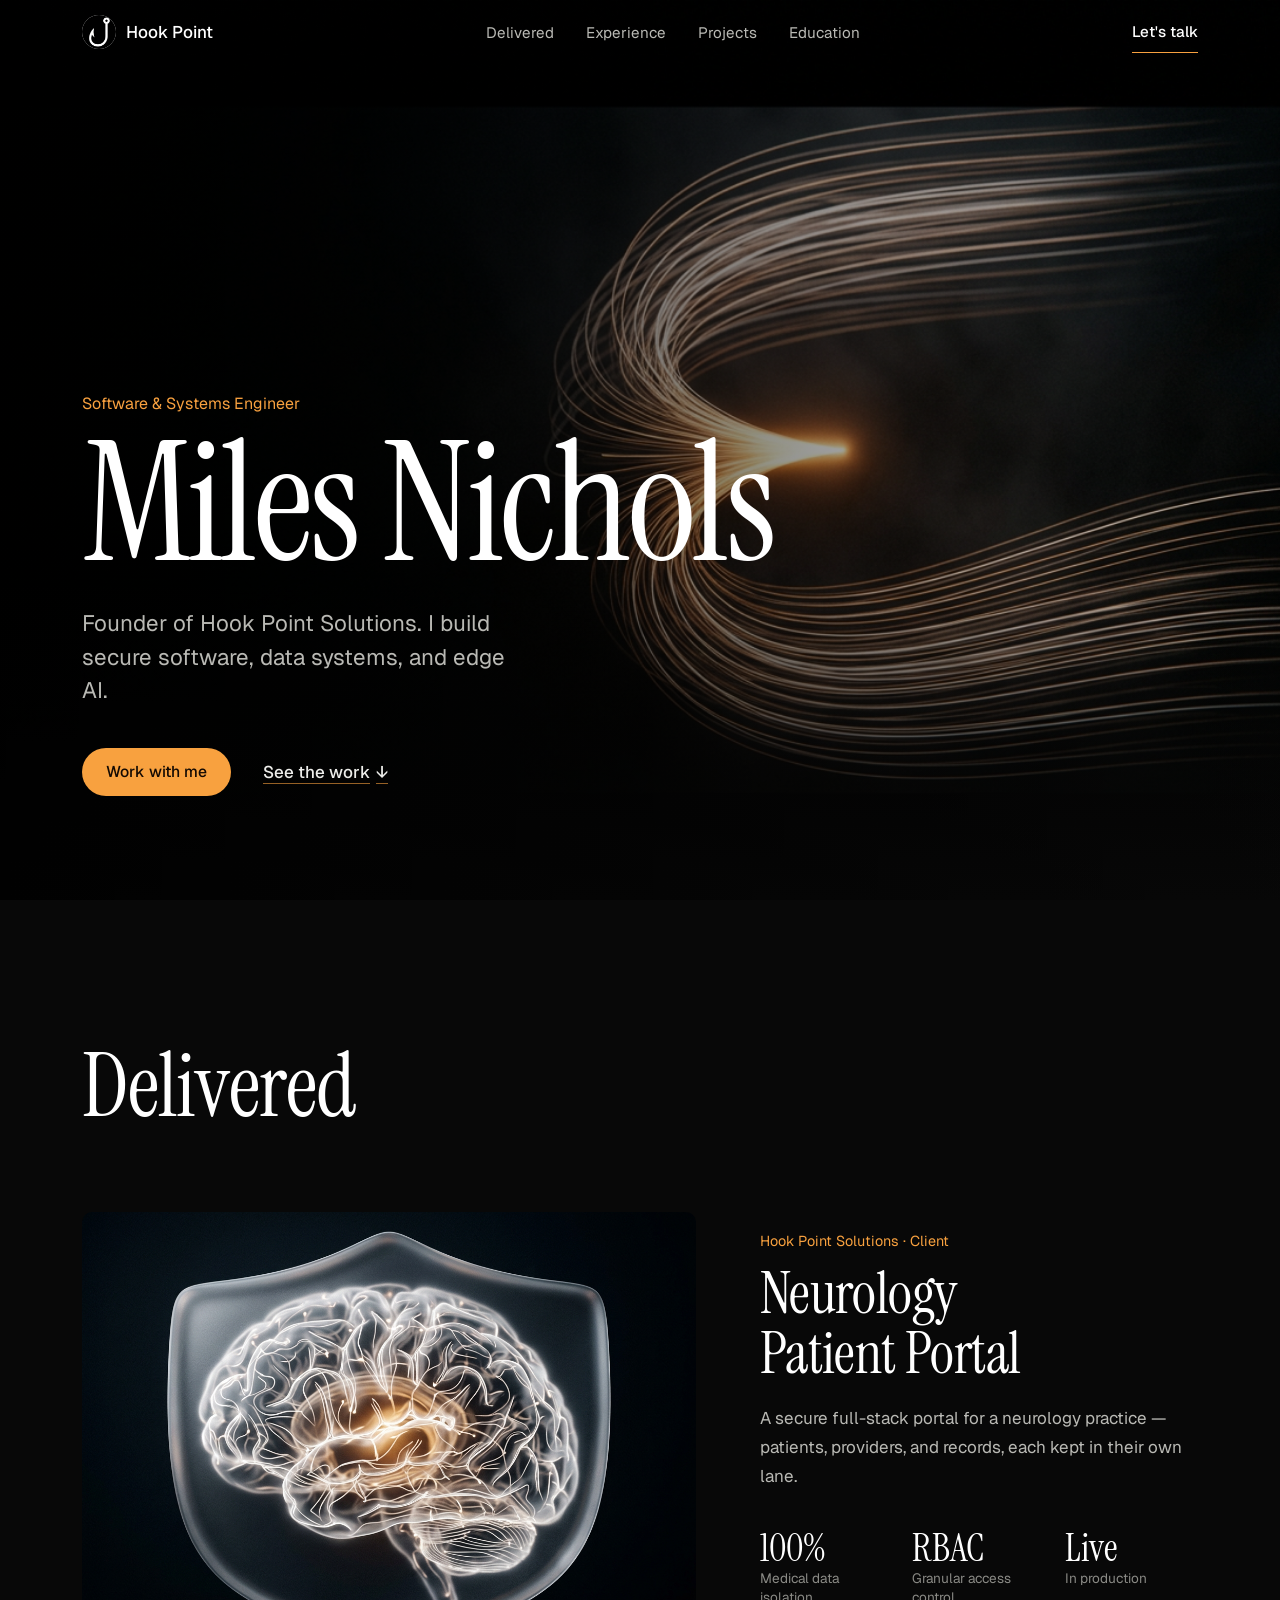
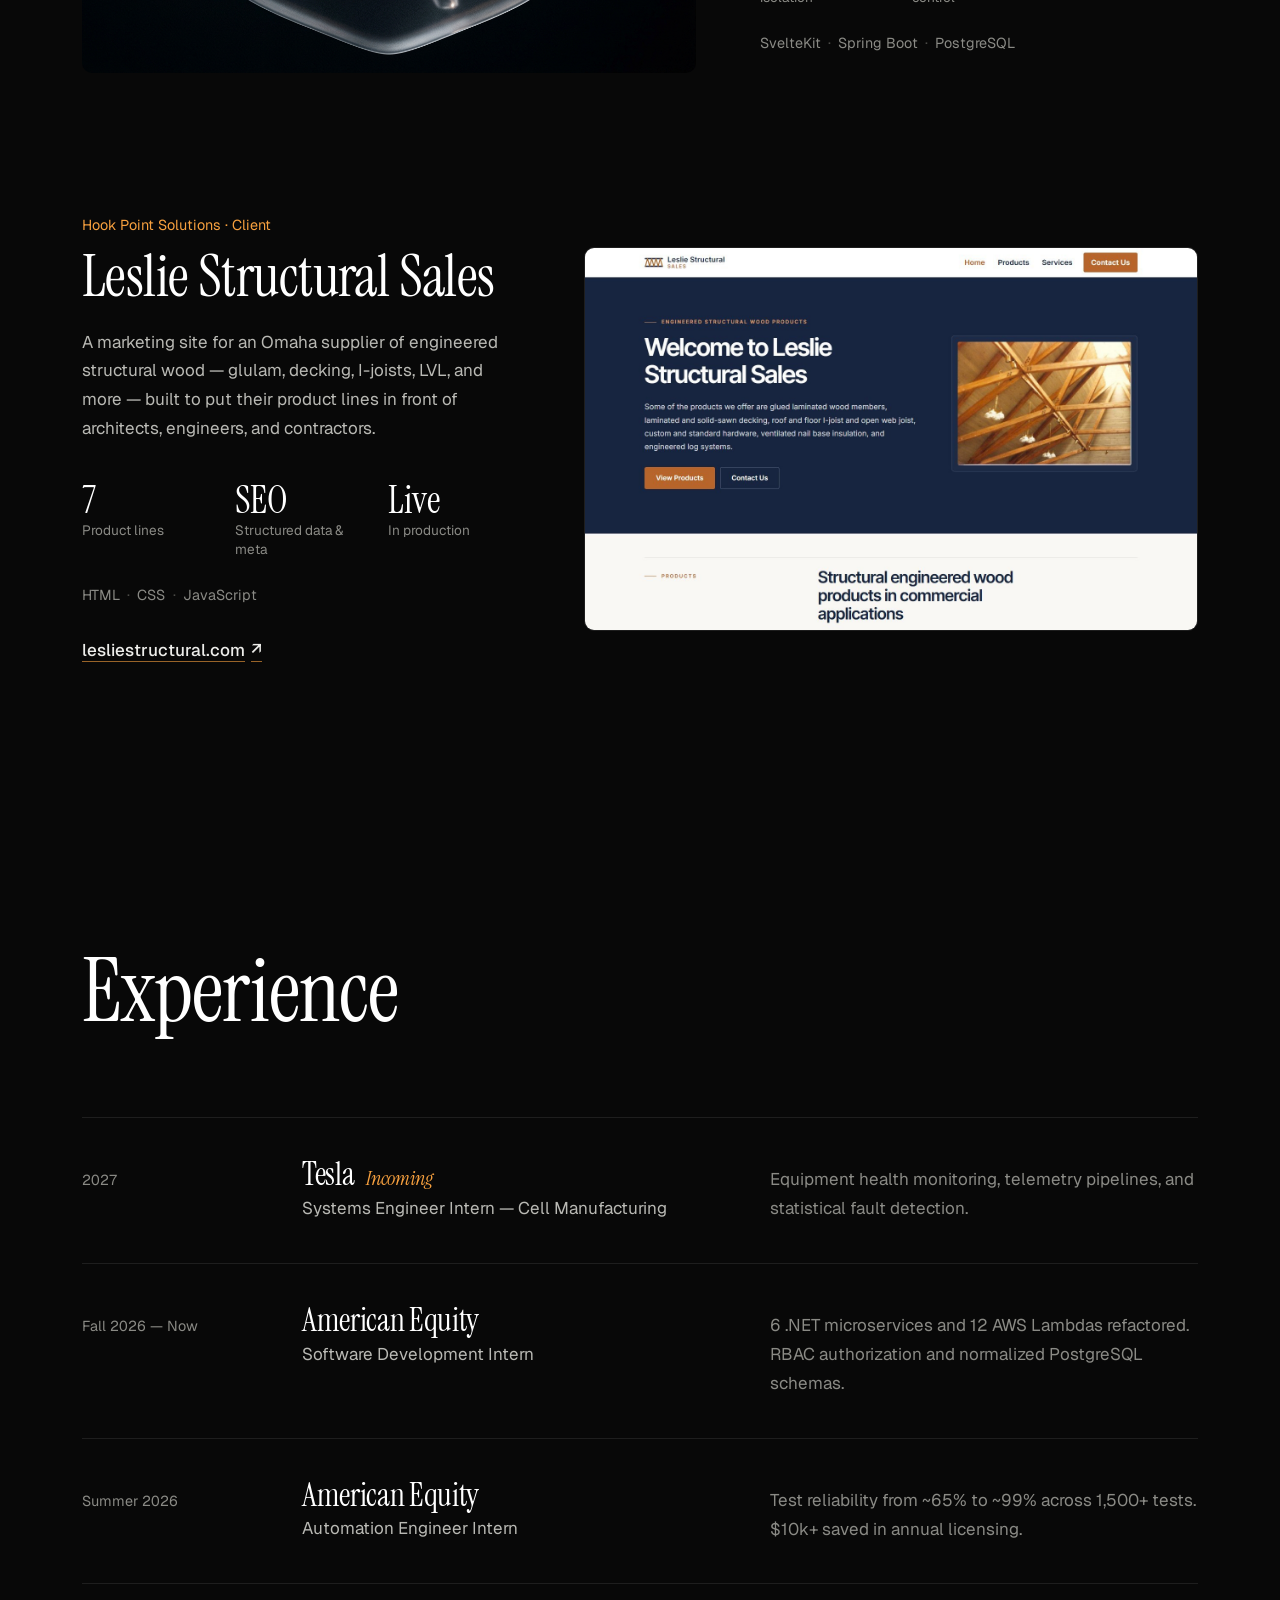
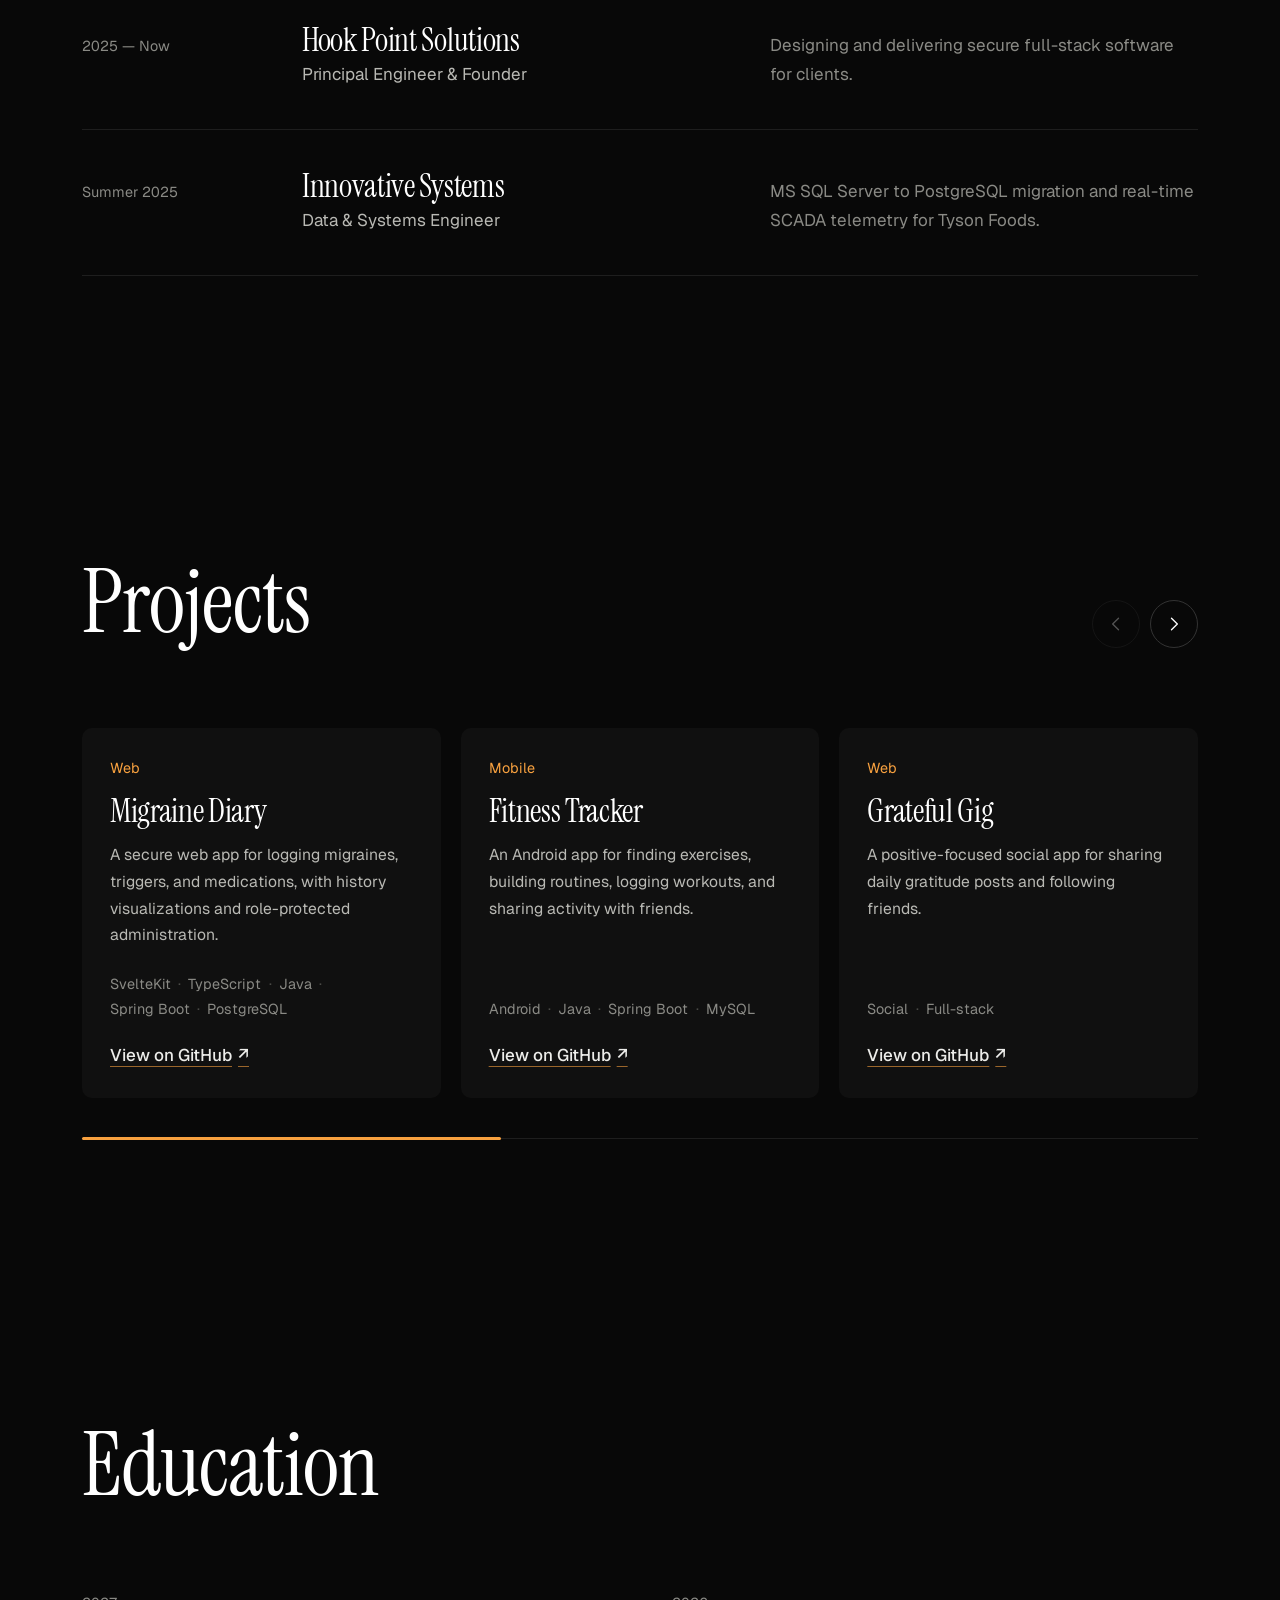
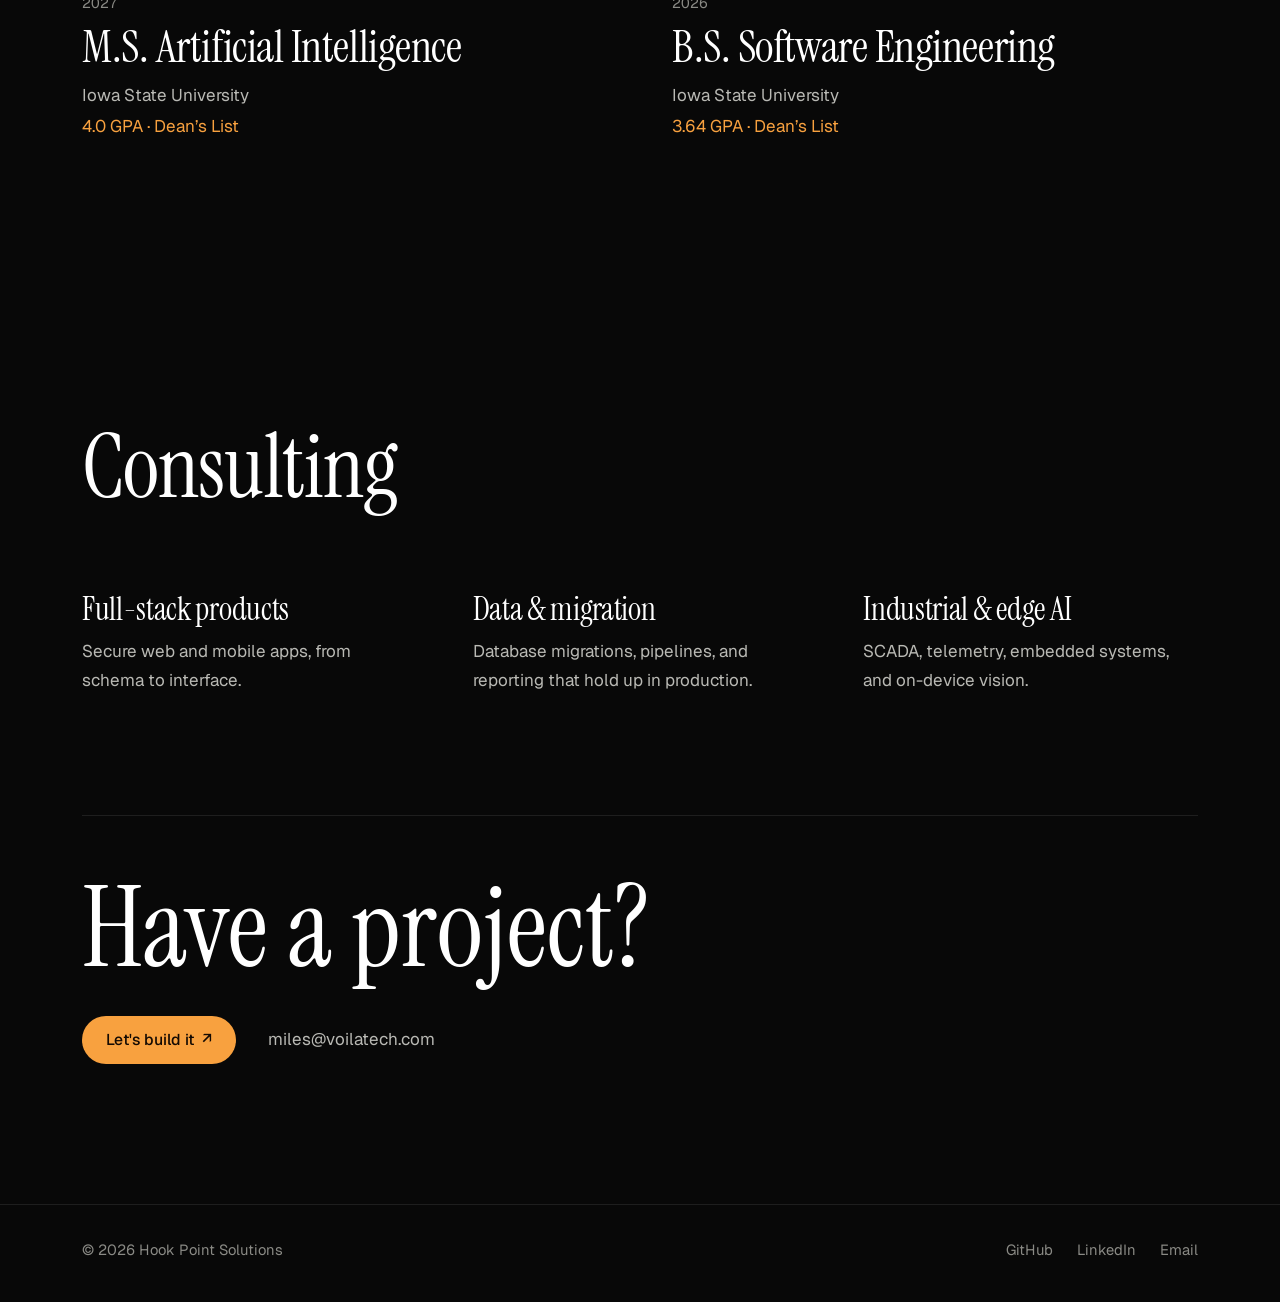
==== commit d4e1f005: "changes" ====
--- a/index.html
+++ b/index.html
@@ -21,7 +21,7 @@
   <link rel="apple-touch-icon" href="/logo.jpg?v=2">
   <link rel="preconnect" href="https://fonts.googleapis.com">
   <link rel="preconnect" href="https://fonts.gstatic.com" crossorigin>
-  <link rel="stylesheet" href="https://fonts.googleapis.com/css2?family=Geist:wght@400;500;600&family=Geist+Mono:wght@400;500&display=swap">
+  <link rel="stylesheet" href="https://fonts.googleapis.com/css2?family=Geist:wght@400;500&family=Instrument+Serif:ital@0;1&display=swap">
   <link rel="stylesheet" href="/assets/css/styles.css">
   <link rel="preload" href="/images/hero.png" as="image" fetchpriority="high">
   <script defer src="/assets/js/main.js"></script>
@@ -32,8 +32,8 @@
 <header class="site-header">
   <nav class="container nav" aria-label="Primary">
     <a class="brand" href="#top">
-      <span class="brand-mark"><img src="/logo.jpg?v=2" alt="" width="36" height="36"></span>
-      <span class="brand-name">Hook Point</span>
+      <span class="brand-mark"><img src="/logo.jpg?v=2" alt="" width="34" height="34"></span>
+      <span>Hook Point</span>
     </a>
     <ul class="nav-links">
       <li><a href="#delivered">Delivered</a></li>
@@ -41,258 +41,222 @@
       <li><a href="#projects">Projects</a></li>
       <li><a href="#education">Education</a></li>
     </ul>
-    <a class="btn btn-ghost btn-sm" href="#consult">Let's talk</a>
+    <a class="nav-cta" href="#consult">Let's talk</a>
   </nav>
 </header>
 
 <main id="main">
 
-<!-- Hero: asymmetric 60/40 split -->
 <section class="hero" id="top">
-  <div class="container hero-grid">
-    <div class="hero-copy">
-      <p class="eyebrow">Software &amp; Systems Engineer</p>
-      <h1>Miles Nichols</h1>
-      <p class="hero-lead">Founder of Hook Point Solutions. I build secure software, data systems, and edge AI.</p>
-      <div class="btn-row">
-        <a class="btn btn-primary" href="#consult">Work with me</a>
-        <a class="btn btn-ghost" href="#projects">See the work <span aria-hidden="true">&darr;</span></a>
+  <div class="hero-bg" aria-hidden="true"></div>
+  <div class="container hero-content">
+    <p class="hero-kicker">Software &amp; Systems Engineer</p>
+    <h1>Miles Nichols</h1>
+    <p class="hero-lead">Founder of Hook Point Solutions. I build secure software, data systems, and edge AI.</p>
+    <div class="hero-actions">
+      <a class="btn" href="#consult">Work with me</a>
+      <a class="link" href="#projects">See the work <span aria-hidden="true">&darr;</span></a>
+    </div>
+  </div>
+</section>
+
+<section class="section" id="delivered">
+  <div class="container">
+    <h2 class="section-title">Delivered</h2>
+
+    <article class="case">
+      <figure class="case-media"><img src="/images/neuro-portal.png" width="1200" height="896" loading="lazy" alt="Abstract glowing neural filaments shaped like a brain inside a glass shield"></figure>
+      <div class="case-body">
+        <p class="meta">Hook Point Solutions · Client</p>
+        <h3>Neurology Patient Portal</h3>
+        <p>A secure full-stack portal for a neurology practice — patients, providers, and records, each kept in their own lane.</p>
+        <dl class="facts">
+          <div><dt class="sr-only">Medical data isolation</dt><dd class="fact-num">100%</dd><dd>Medical data isolation</dd></div>
+          <div><dt class="sr-only">Granular access control</dt><dd class="fact-num">RBAC</dd><dd>Granular access control</dd></div>
+          <div><dt class="sr-only">In production</dt><dd class="fact-num">Live</dd><dd>In production</dd></div>
+        </dl>
+        <ul class="stack" aria-label="Stack"><li>SvelteKit</li><li>Spring Boot</li><li>PostgreSQL</li></ul>
       </div>
-    </div>
-    <figure class="frame hero-frame">
-      <img src="/images/hero.png" width="1376" height="768" alt="">
-    </figure>
-  </div>
-</section>
-
-<!-- 01 Delivered -->
-<section class="section" id="delivered">
-  <div class="container">
-    <div class="index-head">
-      <span class="index-num">01</span>
-      <h2>Delivered</h2>
-    </div>
-
-    <div class="delivered-list">
-      <article class="feature">
-        <div class="feature-media"><img src="/images/neuro-portal.png" width="1200" height="896" loading="lazy" alt="Abstract glowing neural filaments shaped like a brain inside a glass shield"></div>
-        <div class="feature-body">
-          <div>
-            <p class="eyebrow">Hook Point Solutions · Client</p>
-            <h3>Neurology Patient Portal</h3>
-            <p class="text-muted">A secure full-stack portal for a neurology practice — patients, providers, and records, each kept in their own lane.</p>
-          </div>
-          <dl class="stats">
-            <div><dt class="sr-only">Medical data isolation</dt><dd class="stat-value">100%</dd><dd class="stat-label">Medical data isolation</dd></div>
-            <div><dt class="sr-only">Granular access control</dt><dd class="stat-value">RBAC</dd><dd class="stat-label">Granular access control</dd></div>
-            <div><dt class="sr-only">In production</dt><dd class="stat-value">Live</dd><dd class="stat-label">In production</dd></div>
-          </dl>
-          <ul class="tags" aria-label="Stack"><li>SvelteKit</li><li>Spring Boot</li><li>PostgreSQL</li></ul>
-        </div>
-      </article>
-
-      <article class="feature feature-reverse">
-        <div class="feature-media"><img src="/images/leslie-structural.jpg" width="488" height="348" loading="lazy" alt="Glulam timber trusses spanning a commercial roof"></div>
-        <div class="feature-body">
-          <div>
-            <p class="eyebrow">Hook Point Solutions · Client</p>
-            <h3>Leslie Structural Sales</h3>
-            <p class="text-muted">A marketing site for an Omaha supplier of engineered structural wood — glulam, decking, I-joists, LVL, and more — built to put their product lines in front of architects, engineers, and contractors.</p>
-            <a class="text-link" href="https://www.lesliestructural.com/" target="_blank" rel="noopener">lesliestructural.com <span aria-hidden="true">&nearr;</span></a>
-          </div>
-          <dl class="stats">
-            <div><dt class="sr-only">Product lines</dt><dd class="stat-value">7</dd><dd class="stat-label">Product lines</dd></div>
-            <div><dt class="sr-only">Structured data &amp; meta</dt><dd class="stat-value">SEO</dd><dd class="stat-label">Structured data &amp; meta</dd></div>
-            <div><dt class="sr-only">In production</dt><dd class="stat-value">Live</dd><dd class="stat-label">In production</dd></div>
-          </dl>
-          <ul class="tags" aria-label="Stack"><li>HTML</li><li>CSS</li><li>JavaScript</li></ul>
-        </div>
-      </article>
-    </div>
-  </div>
-</section>
-
-<!-- 02 Experience -->
-<section class="section section-alt" id="experience">
-  <div class="container">
-    <div class="index-head">
-      <span class="index-num">02</span>
-      <h2>Experience</h2>
-    </div>
-    <ol class="timeline">
-      <li>
-        <p class="tl-date">2027</p>
-        <div class="tl-role"><h3>Tesla <span class="badge">Incoming</span></h3><p>Systems Engineer Intern — Cell Manufacturing</p></div>
-        <p class="tl-desc">Equipment health monitoring, telemetry pipelines, and statistical fault detection.</p>
-      </li>
-      <li>
-        <p class="tl-date">Fall 2026 — Now</p>
-        <div class="tl-role"><h3>American Equity</h3><p>Software Development Intern</p></div>
-        <p class="tl-desc">6 .NET microservices and 12 AWS Lambdas refactored. RBAC authorization and normalized PostgreSQL schemas.</p>
-      </li>
-      <li>
-        <p class="tl-date">Summer 2026</p>
-        <div class="tl-role"><h3>American Equity</h3><p>Automation Engineer Intern</p></div>
-        <p class="tl-desc">Test reliability from ~65% to ~99% across 1,500+ tests. $10k+ saved in annual licensing.</p>
-      </li>
-      <li>
-        <p class="tl-date">2025 — Now</p>
-        <div class="tl-role"><h3>Hook Point Solutions</h3><p>Principal Engineer &amp; Founder</p></div>
-        <p class="tl-desc">Designing and delivering secure full-stack software for clients.</p>
-      </li>
-      <li>
-        <p class="tl-date">Summer 2025</p>
-        <div class="tl-role"><h3>Innovative Systems</h3><p>Data &amp; Systems Engineer</p></div>
-        <p class="tl-desc">MS SQL Server to PostgreSQL migration and real-time SCADA telemetry for Tyson Foods.</p>
+    </article>
+
+    <article class="case case-flip">
+      <figure class="case-media case-shot"><a href="https://www.lesliestructural.com/" target="_blank" rel="noopener" tabindex="-1"><img src="/images/leslie-site.jpg" width="1440" height="900" loading="lazy" alt="The Leslie Structural Sales homepage"></a></figure>
+      <div class="case-body">
+        <p class="meta">Hook Point Solutions · Client</p>
+        <h3>Leslie Structural Sales</h3>
+        <p>A marketing site for an Omaha supplier of engineered structural wood — glulam, decking, I-joists, LVL, and more — built to put their product lines in front of architects, engineers, and contractors.</p>
+        <dl class="facts">
+          <div><dt class="sr-only">Product lines</dt><dd class="fact-num">7</dd><dd>Product lines</dd></div>
+          <div><dt class="sr-only">Structured data &amp; meta</dt><dd class="fact-num">SEO</dd><dd>Structured data &amp; meta</dd></div>
+          <div><dt class="sr-only">In production</dt><dd class="fact-num">Live</dd><dd>In production</dd></div>
+        </dl>
+        <ul class="stack" aria-label="Stack"><li>HTML</li><li>CSS</li><li>JavaScript</li></ul>
+        <a class="link" href="https://www.lesliestructural.com/" target="_blank" rel="noopener">lesliestructural.com <span aria-hidden="true">&nearr;</span></a>
+      </div>
+    </article>
+  </div>
+</section>
+
+<section class="section" id="experience">
+  <div class="container">
+    <h2 class="section-title">Experience</h2>
+    <ol class="jobs">
+      <li>
+        <p class="job-date">2027</p>
+        <div><h3>Tesla <span class="incoming">Incoming</span></h3><p class="job-role">Systems Engineer Intern — Cell Manufacturing</p></div>
+        <p class="job-desc">Equipment health monitoring, telemetry pipelines, and statistical fault detection.</p>
+      </li>
+      <li>
+        <p class="job-date">Fall 2026 — Now</p>
+        <div><h3>American Equity</h3><p class="job-role">Software Development Intern</p></div>
+        <p class="job-desc">6 .NET microservices and 12 AWS Lambdas refactored. RBAC authorization and normalized PostgreSQL schemas.</p>
+      </li>
+      <li>
+        <p class="job-date">Summer 2026</p>
+        <div><h3>American Equity</h3><p class="job-role">Automation Engineer Intern</p></div>
+        <p class="job-desc">Test reliability from ~65% to ~99% across 1,500+ tests. $10k+ saved in annual licensing.</p>
+      </li>
+      <li>
+        <p class="job-date">2025 — Now</p>
+        <div><h3>Hook Point Solutions</h3><p class="job-role">Principal Engineer &amp; Founder</p></div>
+        <p class="job-desc">Designing and delivering secure full-stack software for clients.</p>
+      </li>
+      <li>
+        <p class="job-date">Summer 2025</p>
+        <div><h3>Innovative Systems</h3><p class="job-role">Data &amp; Systems Engineer</p></div>
+        <p class="job-desc">MS SQL Server to PostgreSQL migration and real-time SCADA telemetry for Tyson Foods.</p>
       </li>
     </ol>
   </div>
 </section>
 
-<!-- 03 Projects: slideshow -->
 <section class="section" id="projects">
   <div class="container">
-    <div class="index-head">
-      <span class="index-num">03</span>
-      <h2>Projects</h2>
-    </div>
-
-    <div class="carousel" data-carousel aria-roledescription="carousel" aria-label="Projects">
+    <div class="section-row">
+      <h2 class="section-title">Projects</h2>
+      <div class="carousel-buttons" data-carousel-controls="projects">
+        <button class="carousel-btn" type="button" data-dir="-1" aria-label="Previous projects">
+          <svg viewBox="0 0 24 24" fill="none" stroke="currentColor" stroke-width="1.6" stroke-linecap="round" stroke-linejoin="round" aria-hidden="true"><path d="M15 5l-7 7 7 7"/></svg>
+        </button>
+        <button class="carousel-btn" type="button" data-dir="1" aria-label="Next projects">
+          <svg viewBox="0 0 24 24" fill="none" stroke="currentColor" stroke-width="1.6" stroke-linecap="round" stroke-linejoin="round" aria-hidden="true"><path d="M9 5l7 7-7 7"/></svg>
+        </button>
+      </div>
+    </div>
+
+    <div class="carousel" id="projects-carousel" data-carousel="projects" aria-roledescription="carousel" aria-label="Projects">
       <ul class="carousel-track" tabindex="0">
         <li class="carousel-slide" aria-roledescription="slide" aria-label="1 of 8">
-          <article class="project-card">
-            <div class="project-top"><span class="project-idx">01</span><span class="project-cat">Web</span></div>
+          <article class="project">
+            <p class="meta">Web</p>
             <h3>Migraine Diary</h3>
             <p>A secure web app for logging migraines, triggers, and medications, with history visualizations and role-protected administration.</p>
-            <ul class="tags" aria-label="Stack"><li>SvelteKit</li><li>TypeScript</li><li>Java</li><li>Spring Boot</li><li>PostgreSQL</li></ul>
-            <a class="text-link" href="https://github.com/miles-nichols?tab=repositories" target="_blank" rel="noopener">View on GitHub <span aria-hidden="true">&nearr;</span></a>
+            <ul class="stack" aria-label="Stack"><li>SvelteKit</li><li>TypeScript</li><li>Java</li><li>Spring Boot</li><li>PostgreSQL</li></ul>
+            <a class="link" href="https://github.com/miles-nichols?tab=repositories" target="_blank" rel="noopener">View on GitHub <span aria-hidden="true">&nearr;</span></a>
           </article>
         </li>
         <li class="carousel-slide" aria-roledescription="slide" aria-label="2 of 8">
-          <article class="project-card">
-            <div class="project-top"><span class="project-idx">02</span><span class="project-cat">Mobile</span></div>
+          <article class="project">
+            <p class="meta">Mobile</p>
             <h3>Fitness Tracker</h3>
             <p>An Android app for finding exercises, building routines, logging workouts, and sharing activity with friends.</p>
-            <ul class="tags" aria-label="Stack"><li>Android</li><li>Java</li><li>Spring Boot</li><li>MySQL</li></ul>
-            <a class="text-link" href="https://github.com/miles-nichols?tab=repositories" target="_blank" rel="noopener">View on GitHub <span aria-hidden="true">&nearr;</span></a>
+            <ul class="stack" aria-label="Stack"><li>Android</li><li>Java</li><li>Spring Boot</li><li>MySQL</li></ul>
+            <a class="link" href="https://github.com/miles-nichols?tab=repositories" target="_blank" rel="noopener">View on GitHub <span aria-hidden="true">&nearr;</span></a>
           </article>
         </li>
         <li class="carousel-slide" aria-roledescription="slide" aria-label="3 of 8">
-          <article class="project-card">
-            <div class="project-top"><span class="project-idx">03</span><span class="project-cat">Web</span></div>
+          <article class="project">
+            <p class="meta">Web</p>
             <h3>Grateful Gig</h3>
             <p>A positive-focused social app for sharing daily gratitude posts and following friends.</p>
-            <ul class="tags" aria-label="Stack"><li>Social</li><li>Full-stack</li></ul>
-            <a class="text-link" href="https://github.com/miles-nichols?tab=repositories" target="_blank" rel="noopener">View on GitHub <span aria-hidden="true">&nearr;</span></a>
+            <ul class="stack" aria-label="Stack"><li>Social</li><li>Full-stack</li></ul>
+            <a class="link" href="https://github.com/miles-nichols?tab=repositories" target="_blank" rel="noopener">View on GitHub <span aria-hidden="true">&nearr;</span></a>
           </article>
         </li>
         <li class="carousel-slide" aria-roledescription="slide" aria-label="4 of 8">
-          <article class="project-card">
-            <div class="project-top"><span class="project-idx">04</span><span class="project-cat">Industrial</span></div>
+          <article class="project">
+            <p class="meta">Industrial</p>
             <h3>SCADA Integration &amp; Migration</h3>
             <p>Migrated production data systems and built telemetry and reporting for Tyson Foods through Innovative Systems.</p>
-            <ul class="tags" aria-label="Stack"><li>Ignition SCADA</li><li>PostgreSQL</li><li>MS SQL Server</li></ul>
-            <a class="text-link" href="https://github.com/miles-nichols?tab=repositories" target="_blank" rel="noopener">View on GitHub <span aria-hidden="true">&nearr;</span></a>
+            <ul class="stack" aria-label="Stack"><li>Ignition SCADA</li><li>PostgreSQL</li><li>MS SQL Server</li></ul>
+            <a class="link" href="https://github.com/miles-nichols?tab=repositories" target="_blank" rel="noopener">View on GitHub <span aria-hidden="true">&nearr;</span></a>
           </article>
         </li>
         <li class="carousel-slide" aria-roledescription="slide" aria-label="5 of 8">
-          <article class="project-card">
-            <div class="project-top"><span class="project-idx">05</span><span class="project-cat">Embedded</span></div>
+          <article class="project">
+            <p class="meta">Embedded</p>
             <h3>Autonomous Robot Navigation</h3>
             <p>Embedded control and obstacle avoidance using sensors and servos, with a Python tool for live sensor visualization. Led a 6-person team.</p>
-            <ul class="tags" aria-label="Stack"><li>C</li><li>Python</li><li>TM4C123</li></ul>
-            <a class="text-link" href="https://github.com/miles-nichols?tab=repositories" target="_blank" rel="noopener">View on GitHub <span aria-hidden="true">&nearr;</span></a>
+            <ul class="stack" aria-label="Stack"><li>C</li><li>Python</li><li>TM4C123</li></ul>
+            <a class="link" href="https://github.com/miles-nichols?tab=repositories" target="_blank" rel="noopener">View on GitHub <span aria-hidden="true">&nearr;</span></a>
           </article>
         </li>
         <li class="carousel-slide" aria-roledescription="slide" aria-label="6 of 8">
-          <article class="project-card">
-            <div class="project-top"><span class="project-idx">06</span><span class="project-cat">AI</span></div>
+          <article class="project">
+            <p class="meta">AI</p>
             <h3>Edge-AI Wildlife Classifier</h3>
             <p>A Raspberry Pi vision system connecting sensor-triggered detection to a cloud-backed web application.</p>
-            <ul class="tags" aria-label="Stack"><li>Python</li><li>Raspberry Pi</li><li>ML</li><li>Cloud</li></ul>
-            <a class="text-link" href="https://github.com/miles-nichols?tab=repositories" target="_blank" rel="noopener">View on GitHub <span aria-hidden="true">&nearr;</span></a>
+            <ul class="stack" aria-label="Stack"><li>Python</li><li>Raspberry Pi</li><li>ML</li><li>Cloud</li></ul>
+            <a class="link" href="https://github.com/miles-nichols?tab=repositories" target="_blank" rel="noopener">View on GitHub <span aria-hidden="true">&nearr;</span></a>
           </article>
         </li>
         <li class="carousel-slide" aria-roledescription="slide" aria-label="7 of 8">
-          <article class="project-card">
-            <div class="project-top"><span class="project-idx">07</span><span class="project-cat">AI</span></div>
+          <article class="project">
+            <p class="meta">AI</p>
             <h3>ASL Real-Time Transcription</h3>
             <p>Computer vision that translates sign-language video in real time at 99.28% classification accuracy.</p>
-            <ul class="tags" aria-label="Stack"><li>MediaPipe</li><li>OpenCV</li><li>SVM</li><li>Python</li></ul>
-            <a class="text-link" href="https://github.com/miles-nichols?tab=repositories" target="_blank" rel="noopener">View on GitHub <span aria-hidden="true">&nearr;</span></a>
+            <ul class="stack" aria-label="Stack"><li>MediaPipe</li><li>OpenCV</li><li>SVM</li><li>Python</li></ul>
+            <a class="link" href="https://github.com/miles-nichols?tab=repositories" target="_blank" rel="noopener">View on GitHub <span aria-hidden="true">&nearr;</span></a>
           </article>
         </li>
         <li class="carousel-slide" aria-roledescription="slide" aria-label="8 of 8">
-          <article class="project-card">
-            <div class="project-top"><span class="project-idx">08</span><span class="project-cat">Systems</span></div>
+          <article class="project">
+            <p class="meta">Systems</p>
             <h3>ARMv8 / LEGv8 Disassembler</h3>
             <p>Decodes 32-bit machine code into assembly across 5 instruction formats, alongside hand-optimized C.</p>
-            <ul class="tags" aria-label="Stack"><li>Java</li><li>LEGv8</li><li>C</li></ul>
-            <a class="text-link" href="https://github.com/miles-nichols?tab=repositories" target="_blank" rel="noopener">View on GitHub <span aria-hidden="true">&nearr;</span></a>
+            <ul class="stack" aria-label="Stack"><li>Java</li><li>LEGv8</li><li>C</li></ul>
+            <a class="link" href="https://github.com/miles-nichols?tab=repositories" target="_blank" rel="noopener">View on GitHub <span aria-hidden="true">&nearr;</span></a>
           </article>
         </li>
       </ul>
-      <div class="carousel-controls">
-        <div class="carousel-progress" aria-hidden="true"><span></span></div>
-        <span class="carousel-count" aria-hidden="true"><b>01</b> / 08</span>
-        <div class="carousel-buttons">
-          <button class="carousel-btn" type="button" data-dir="-1" aria-label="Previous projects">
-            <svg viewBox="0 0 24 24" fill="none" stroke="currentColor" stroke-width="1.6" stroke-linecap="round" stroke-linejoin="round" aria-hidden="true"><path d="M15 5l-7 7 7 7"/></svg>
-          </button>
-          <button class="carousel-btn" type="button" data-dir="1" aria-label="Next projects">
-            <svg viewBox="0 0 24 24" fill="none" stroke="currentColor" stroke-width="1.6" stroke-linecap="round" stroke-linejoin="round" aria-hidden="true"><path d="M9 5l7 7-7 7"/></svg>
-          </button>
-        </div>
-      </div>
-    </div>
-  </div>
-</section>
-
-<!-- 04 Education -->
-<section class="section section-alt" id="education">
-  <div class="container">
-    <div class="index-head">
-      <span class="index-num">04</span>
-      <h2>Education</h2>
-    </div>
-    <div class="edu-grid">
-      <article class="edu-card">
-        <p class="tl-date">2027</p>
+      <div class="carousel-progress" aria-hidden="true"><span></span></div>
+    </div>
+  </div>
+</section>
+
+<section class="section" id="education">
+  <div class="container">
+    <h2 class="section-title">Education</h2>
+    <div class="schools">
+      <article>
+        <p class="job-date">2027</p>
         <h3>M.S. Artificial Intelligence</h3>
         <p>Iowa State University</p>
-        <p class="edu-meta">4.0 GPA · Dean’s List</p>
+        <p class="grade">4.0 GPA · Dean’s List</p>
       </article>
-      <article class="edu-card">
-        <p class="tl-date">2026</p>
+      <article>
+        <p class="job-date">2026</p>
         <h3>B.S. Software Engineering</h3>
         <p>Iowa State University</p>
-        <p class="edu-meta">3.64 GPA · Dean’s List</p>
+        <p class="grade">3.64 GPA · Dean’s List</p>
       </article>
     </div>
   </div>
 </section>
 
-<!-- 05 Consulting -->
 <section class="section" id="consult">
   <div class="container">
-    <div class="index-head">
-      <span class="index-num">05</span>
-      <h2>Consulting</h2>
-    </div>
-    <ul class="services">
-      <li><span class="project-idx">01</span><h3>Full-stack products</h3><p>Secure web and mobile apps, from schema to interface.</p></li>
-      <li><span class="project-idx">02</span><h3>Data &amp; migration</h3><p>Database migrations, pipelines, and reporting that hold up in production.</p></li>
-      <li><span class="project-idx">03</span><h3>Industrial &amp; edge AI</h3><p>SCADA, telemetry, embedded systems, and on-device vision.</p></li>
+    <h2 class="section-title">Consulting</h2>
+    <ul class="offer">
+      <li><h3>Full-stack products</h3><p>Secure web and mobile apps, from schema to interface.</p></li>
+      <li><h3>Data &amp; migration</h3><p>Database migrations, pipelines, and reporting that hold up in production.</p></li>
+      <li><h3>Industrial &amp; edge AI</h3><p>SCADA, telemetry, embedded systems, and on-device vision.</p></li>
     </ul>
-  </div>
-</section>
-
-<section class="cta-band">
-  <div class="container">
-    <h2>Have a project?</h2>
-    <div class="cta-actions">
-      <a class="btn btn-dark" href="mailto:miles@voilatech.com">Let's build it <span aria-hidden="true">&nearr;</span></a>
-      <p>miles@voilatech.com</p>
+
+    <div class="contact">
+      <p class="contact-q">Have a project?</p>
+      <a class="btn" href="mailto:miles@voilatech.com">Let's build it <span aria-hidden="true">&nearr;</span></a>
+      <a class="contact-mail" href="mailto:miles@voilatech.com">miles@voilatech.com</a>
     </div>
   </div>
 </section>
@@ -300,35 +264,13 @@
 </main>
 
 <footer class="site-footer">
-  <div class="container">
-    <div class="footer-grid">
-      <div>
-        <a class="brand" href="#top"><span class="brand-mark"><img src="/logo.jpg?v=2" alt="" width="36" height="36"></span><span class="brand-name">Hook Point</span></a>
-        <p>Founder of Hook Point Solutions. I build secure software, data systems, and edge AI.</p>
-      </div>
-      <nav aria-label="Footer">
-        <h2>Sections</h2>
-        <ul>
-          <li><a href="#delivered">Delivered</a></li>
-          <li><a href="#experience">Experience</a></li>
-          <li><a href="#projects">Projects</a></li>
-          <li><a href="#education">Education</a></li>
-          <li><a href="#consult">Consulting</a></li>
-        </ul>
-      </nav>
-      <div>
-        <h2>Connect</h2>
-        <ul>
-          <li><a href="https://github.com/miles-nichols" target="_blank" rel="noopener">GitHub</a></li>
-          <li><a href="https://www.linkedin.com/in/miles-nichols" target="_blank" rel="noopener">LinkedIn</a></li>
-          <li><a href="mailto:miles@voilatech.com">Email</a></li>
-        </ul>
-      </div>
-    </div>
-    <div class="footer-bottom">
-      <span>&copy; <span id="year">2026</span> Hook Point Solutions</span>
-      <span>miles@voilatech.com</span>
-    </div>
+  <div class="container footer-row">
+    <p>&copy; <span id="year">2026</span> Hook Point Solutions</p>
+    <ul>
+      <li><a href="https://github.com/miles-nichols" target="_blank" rel="noopener">GitHub</a></li>
+      <li><a href="https://www.linkedin.com/in/miles-nichols" target="_blank" rel="noopener">LinkedIn</a></li>
+      <li><a href="mailto:miles@voilatech.com">Email</a></li>
+    </ul>
   </div>
 </footer>
 </body>
--- a/assets/css/styles.css
+++ b/assets/css/styles.css
@@ -1,268 +1,202 @@
-/* Hook Point Solutions — site styles (mobile-first, no build step) */
+/* Hook Point Solutions — site styles (no build step) */
 
 :root {
-  /* Brand palette (carried over from the original site) */
-  --amber: #f8a13f;          /* primary accent */
-  --amber-dark: #d9852a;
-  --on-amber: #110904;
-  --bg: #070707;             /* base surface */
-  --bg-alt: #0b0b0b;         /* alternate section */
-  --card: #0d0d0d;
-  --line: #1f1f1f;           /* hairline grid */
-  --line-strong: #2e2e2e;
-  --ink: #eeeeee;
-  --muted: #929292;
-
-  --radius: 12px;
-  --max: 1200px;
-  --gutter: 16px;
-  --font: "Geist", system-ui, -apple-system, "Segoe UI", Roboto, "Helvetica Neue", Arial, sans-serif;
-  --mono: "Geist Mono", ui-monospace, SFMono-Regular, Menlo, Consolas, monospace;
+  --amber: #f8a13f;
+  --amber-dark: #e08a2a;
+  --on-amber: #140a03;
+  --bg: #080808;
+  --raised: #101010;
+  --line: #1e1e1e;
+  --ink: #ededea;
+  --soft: #b9b9b4;
+  --muted: #8a8a85;
+
+  --max: 1180px;
+  --gutter: 20px;
+  --sans: "Geist", system-ui, -apple-system, "Segoe UI", Roboto, Arial, sans-serif;
+  --serif: "Instrument Serif", Georgia, "Times New Roman", serif;
 }
 
 *, *::before, *::after { box-sizing: border-box; }
-html { -webkit-text-size-adjust: 100%; scroll-behavior: smooth; scroll-padding-top: 72px; background: var(--bg); }
-body {
-  margin: 0; font-family: var(--font); font-size: 1rem; line-height: 1.65;
-  color: var(--ink); background: var(--bg); -webkit-font-smoothing: antialiased;
-}
+html { -webkit-text-size-adjust: 100%; scroll-behavior: smooth; scroll-padding-top: 64px; background: var(--bg); }
+body { margin: 0; font: 400 1.0625rem/1.7 var(--sans); color: var(--ink); background: var(--bg); -webkit-font-smoothing: antialiased; }
 img { max-width: 100%; height: auto; display: block; }
-a { color: inherit; text-underline-offset: 3px; }
-h1, h2, h3 { font-weight: 500; line-height: 1.08; letter-spacing: -.03em; margin: 0 0 .5em; color: #fff; text-wrap: balance; }
-h1 { font-size: clamp(3rem, 9vw, 6.5rem); letter-spacing: -.045em; line-height: .95; }
-h2 { font-size: clamp(2rem, 5vw, 3.25rem); }
-h3 { font-size: 1.35rem; letter-spacing: -.02em; }
-p { margin: 0 0 1em; }
+a { color: inherit; }
+h1, h2, h3 { font-family: var(--serif); font-weight: 400; line-height: 1.05; letter-spacing: -.01em; margin: 0; color: #fff; text-wrap: balance; }
+p { margin: 0; }
 ul, ol { margin: 0; padding: 0; list-style: none; }
+figure { margin: 0; }
 
 .container { width: 100%; max-width: var(--max); margin: 0 auto; padding: 0 var(--gutter); }
-@media (min-width: 640px) { :root { --gutter: 24px; } }
-
-.sr-only { position: absolute; width: 1px; height: 1px; padding: 0; margin: -1px; overflow: hidden; clip: rect(0 0 0 0); white-space: nowrap; border: 0; }
+@media (min-width: 700px) { :root { --gutter: 32px; } }
+
+.sr-only { position: absolute; width: 1px; height: 1px; margin: -1px; overflow: hidden; clip: rect(0 0 0 0); white-space: nowrap; }
 .skip-link { position: absolute; left: -9999px; top: 0; z-index: 100; background: var(--amber); color: var(--on-amber); padding: 10px 16px; }
 .skip-link:focus { left: 8px; top: 8px; }
-:focus-visible { outline: 2px solid var(--amber); outline-offset: 3px; }
-.text-muted { color: var(--muted); }
-
-.eyebrow {
-  display: flex; align-items: center; gap: 12px; margin: 0 0 18px;
-  font-family: var(--mono); font-size: .72rem; letter-spacing: .2em; text-transform: uppercase; color: var(--amber);
-}
-.eyebrow::before { content: ""; width: 28px; height: 1px; background: currentColor; flex: none; }
+:focus-visible { outline: 2px solid var(--amber); outline-offset: 3px; border-radius: 2px; }
+
+/* ---------- Shared bits ---------- */
+.btn {
+  display: inline-flex; align-items: center; gap: 8px; min-height: 48px; padding: 12px 24px;
+  border-radius: 999px; background: var(--amber); color: var(--on-amber);
+  font: 500 .98rem/1 var(--sans); text-decoration: none; transition: background-color .2s ease;
+}
+.btn:hover { background: var(--amber-dark); }
+.link {
+  display: inline-flex; gap: 6px; color: var(--ink); font-weight: 500; text-decoration: underline;
+  text-decoration-color: rgba(248, 161, 63, .6); text-decoration-thickness: 1px; text-underline-offset: 5px;
+  transition: color .2s ease, text-decoration-color .2s ease;
+}
+.link:hover { color: var(--amber); text-decoration-color: var(--amber); }
+.meta { font-size: .9rem; color: var(--amber); }
+.stack { display: flex; flex-wrap: wrap; column-gap: .5em; font-size: .9rem; color: var(--muted); }
+.stack li:not(:last-child)::after { content: "·"; margin-left: .5em; color: #4a4a46; }
 
 /* ---------- Header ---------- */
-.site-header {
-  position: sticky; top: 0; z-index: 50;
-  background: rgba(7, 7, 7, .92); border-bottom: 1px solid var(--line);
-  -webkit-backdrop-filter: saturate(140%) blur(8px); backdrop-filter: saturate(140%) blur(8px);
-}
+.site-header { position: fixed; inset: 0 0 auto; z-index: 50; transition: background-color .3s ease, border-color .3s ease; border-bottom: 1px solid transparent; }
+.site-header.is-scrolled { background: rgba(8, 8, 8, .9); border-color: var(--line); -webkit-backdrop-filter: blur(10px); backdrop-filter: blur(10px); }
 .nav { display: flex; align-items: center; justify-content: space-between; gap: 16px; min-height: 64px; }
-.brand { display: inline-flex; align-items: center; gap: 12px; text-decoration: none; color: #fff; }
-.brand-mark { width: 36px; height: 36px; border-radius: 50%; overflow: hidden; border: 1px solid var(--line-strong); background: #fff; flex: none; }
+.brand { display: inline-flex; align-items: center; gap: 10px; color: #fff; text-decoration: none; font-weight: 500; }
+.brand-mark { width: 34px; height: 34px; border-radius: 50%; overflow: hidden; background: #fff; flex: none; }
 .brand-mark img { width: 100%; height: 100%; object-fit: cover; transform: scale(2); }
-.brand-name { font-family: var(--mono); font-size: .75rem; letter-spacing: .2em; text-transform: uppercase; }
 .nav-links { display: none; }
+.nav-cta { color: #fff; text-decoration: none; font-size: .95rem; font-weight: 500; padding: 8px 0; border-bottom: 1px solid var(--amber); }
+.nav-cta:hover { color: var(--amber); }
 @media (min-width: 820px) {
   .nav-links { display: flex; gap: 32px; }
-  .nav-links a { font-size: .92rem; color: var(--muted); text-decoration: none; transition: color .2s ease; }
+  .nav-links a { color: var(--soft); text-decoration: none; font-size: .95rem; transition: color .2s ease; }
   .nav-links a:hover { color: #fff; }
 }
 
-/* ---------- Buttons ---------- */
-.btn {
-  display: inline-flex; align-items: center; justify-content: center; gap: 8px;
-  min-height: 48px; padding: 12px 24px; border-radius: 999px; border: 1px solid transparent;
-  font: 500 .95rem/1 var(--font); text-decoration: none; cursor: pointer;
-  transition: background-color .2s ease, border-color .2s ease, color .2s ease;
-}
-.btn-sm { min-height: 38px; padding: 8px 18px; font-size: .88rem; }
-.btn-primary { background: var(--amber); border-color: var(--amber); color: var(--on-amber); }
-.btn-primary:hover { background: var(--amber-dark); border-color: var(--amber-dark); }
-.btn-ghost { border-color: rgba(255, 255, 255, .3); color: #fff; }
-.btn-ghost:hover { border-color: var(--amber); color: var(--amber); }
-.btn-dark { background: var(--on-amber); border-color: var(--on-amber); color: #fff; }
-.btn-dark:hover { background: #000; border-color: #000; }
-.btn-row { display: flex; flex-wrap: wrap; gap: 12px; }
-
-/* ---------- Hero (asymmetric 60/40 split) ---------- */
-.hero { padding: 56px 0 72px; border-bottom: 1px solid var(--line); }
-.hero-grid { display: grid; gap: 48px; align-items: center; }
-.hero-lead { font-size: 1.15rem; line-height: 1.7; color: rgba(255, 255, 255, .78); max-width: 34ch; margin-top: 24px; }
-.hero .btn-row { margin-top: 36px; }
-.frame { margin: 0; padding: 12px; border: 1px solid var(--line-strong); border-radius: var(--radius); background: var(--card); }
-.frame img { width: 100%; border-radius: 6px; }
-.hero-frame img { aspect-ratio: 16 / 10; object-fit: cover; object-position: 62% center; }
+/* ---------- Hero: full-bleed image ---------- */
+.hero { position: relative; min-height: 100vh; min-height: 100svh; display: flex; align-items: flex-end; overflow: hidden; background: #000; }
+.hero-bg { position: absolute; inset: 0; background: url("/images/hero.png") 70% center / cover no-repeat; }
+.hero-bg::after {
+  content: ""; position: absolute; inset: 0;
+  background:
+    linear-gradient(90deg, rgba(0,0,0,.88) 0%, rgba(0,0,0,.55) 45%, rgba(0,0,0,.1) 100%),
+    linear-gradient(0deg, rgba(8,8,8,1) 0%, rgba(8,8,8,0) 35%);
+}
+@media (max-width: 699px) {
+  .hero-bg::after { background: linear-gradient(0deg, rgba(8,8,8,1) 0%, rgba(8,8,8,.85) 40%, rgba(0,0,0,.2) 75%); }
+}
+.hero-content { position: relative; padding-top: 140px; padding-bottom: 72px; }
+.hero-kicker { color: var(--amber); font-size: 1rem; margin-bottom: 12px; }
+.hero h1 { font-size: clamp(4rem, 13vw, 10.5rem); line-height: .9; letter-spacing: -.02em; }
+.hero-lead { margin-top: 28px; max-width: 30ch; font-size: clamp(1.15rem, 2vw, 1.4rem); line-height: 1.5; color: var(--soft); }
+.hero-actions { display: flex; flex-wrap: wrap; align-items: center; gap: 20px 32px; margin-top: 40px; }
+@media (min-width: 900px) { .hero-content { padding-bottom: 104px; } }
+
+/* ---------- Sections ---------- */
+.section { padding: 96px 0; }
+@media (min-width: 900px) { .section { padding: 140px 0; } }
+.section-title { font-size: clamp(3rem, 7vw, 5.5rem); margin-bottom: 56px; }
+@media (min-width: 900px) { .section-title { margin-bottom: 80px; } }
+.section-row { display: flex; align-items: flex-end; justify-content: space-between; gap: 24px; margin-bottom: 56px; }
+.section-row .section-title { margin-bottom: 0; }
+@media (min-width: 900px) { .section-row { margin-bottom: 80px; } }
+
+/* ---------- Delivered: case studies ---------- */
+.case { display: grid; gap: 32px; }
+.case + .case { margin-top: 96px; }
+.case-media { border-radius: 10px; overflow: hidden; background: var(--raised); }
+.case-media img { width: 100%; aspect-ratio: 4 / 3; object-fit: cover; transition: transform 1.2s cubic-bezier(.2, .7, .2, 1); }
+.case:hover .case-media img { transform: scale(1.03); }
+.case-shot { border: 1px solid var(--line); }
+.case-shot img { aspect-ratio: 16 / 10; object-position: top; }
+.case-body h3 { font-size: clamp(2.4rem, 4.6vw, 3.6rem); margin: 10px 0 20px; }
+.case-body > p:not(.meta) { color: var(--soft); max-width: 46ch; }
+.case-body .link { margin-top: 28px; }
+.facts { display: grid; grid-template-columns: repeat(3, minmax(0, 1fr)); gap: 20px; max-width: 440px; margin: 36px 0 24px; }
+.facts dd { margin: 0; font-size: .85rem; line-height: 1.4; color: var(--muted); }
+.facts .fact-num { font-family: var(--serif); font-size: 2.4rem; line-height: 1.1; color: #fff; }
 @media (min-width: 900px) {
-  .hero-frame img { aspect-ratio: 4 / 5; }
-  .hero { padding: 104px 0 112px; }
-  .hero-grid { grid-template-columns: 3fr 2fr; gap: 72px; }
-  .hero-frame { padding: 14px; }
-}
-
-/* ---------- Sections ---------- */
-.section { padding: 80px 0; }
-.section-alt { background: var(--bg-alt); border-top: 1px solid var(--line); border-bottom: 1px solid var(--line); }
-@media (min-width: 900px) { .section { padding: 128px 0; } }
-
-.index-head {
-  display: flex; align-items: baseline; gap: 20px;
-  padding-top: 24px; margin-bottom: 48px; border-top: 1px solid var(--line);
-}
-.index-head h2 { margin: 0; }
-.index-num { font-family: var(--mono); font-size: .78rem; color: var(--amber); }
-@media (min-width: 900px) { .index-head { margin-bottom: 64px; } }
-
-.tags { display: flex; flex-wrap: wrap; gap: 8px; }
-.tags li {
-  border: 1px solid var(--line-strong); border-radius: 999px; padding: 4px 12px;
-  font-family: var(--mono); font-size: .72rem; color: var(--muted);
-}
-.text-link {
-  display: inline-flex; gap: 6px; font-size: .92rem; font-weight: 500; color: var(--amber);
-  text-decoration: none; border-bottom: 1px solid transparent; transition: border-color .2s ease;
-}
-.text-link:hover { border-color: var(--amber); }
-
-/* ---------- 01 Delivered ---------- */
-.delivered-list { display: grid; gap: 28px; }
-.feature {
-  display: grid; overflow: hidden; background: var(--card);
-  border: 1px solid var(--line); border-radius: var(--radius); transition: border-color .25s ease;
-}
-.feature:hover { border-color: var(--line-strong); }
-.feature-media { aspect-ratio: 4 / 3; overflow: hidden; border-bottom: 1px solid var(--line); }
-.feature-media img { width: 100%; height: 100%; object-fit: cover; transition: transform 1.2s cubic-bezier(.2, .7, .2, 1); }
-.feature:hover .feature-media img { transform: scale(1.04); }
-.feature-body { display: flex; flex-direction: column; justify-content: space-between; gap: 40px; padding: 28px 24px; }
-.feature-body h3 { font-size: clamp(1.75rem, 3.4vw, 2.4rem); }
-.feature-body .text-muted { max-width: 52ch; }
+  .case { grid-template-columns: 7fr 5fr; gap: 64px; align-items: center; }
+  .case-flip { grid-template-columns: 5fr 7fr; }
+  .case-flip .case-media { order: 2; }
+  .case + .case { margin-top: 140px; }
+}
+
+/* ---------- Experience ---------- */
+.jobs li { display: grid; gap: 4px; padding: 32px 0; border-top: 1px solid var(--line); }
+.jobs li:last-child { border-bottom: 1px solid var(--line); }
+.job-date { font-size: .9rem; color: var(--muted); font-variant-numeric: tabular-nums; }
+.jobs h3 { font-size: 2rem; display: flex; flex-wrap: wrap; align-items: baseline; gap: 12px; }
+.incoming { font-family: var(--serif); font-style: italic; font-size: 1.25rem; color: var(--amber); }
+.job-role { color: var(--soft); margin-top: 2px; }
+.job-desc { color: var(--muted); margin-top: 10px; max-width: 52ch; }
 @media (min-width: 900px) {
-  .feature { grid-template-columns: 1fr 1fr; }
-  .feature-media { aspect-ratio: auto; min-height: 460px; border-bottom: 0; border-right: 1px solid var(--line); }
-  .feature-reverse .feature-media { order: 2; border-right: 0; border-left: 1px solid var(--line); }
-  .feature-body { padding: 48px; }
-}
-
-.stats { display: grid; grid-template-columns: repeat(3, 1fr); gap: 16px; margin: 0; padding-top: 28px; border-top: 1px solid var(--line); }
-.stats dd { margin: 0; }
-.stat-value { font-size: clamp(1.4rem, 3vw, 1.9rem); font-weight: 500; letter-spacing: -.03em; color: #fff; }
-.stat-label { margin-top: 4px !important; font-size: .76rem; line-height: 1.35; color: var(--muted); }
-
-/* ---------- 02 Experience ---------- */
-.timeline { border-top: 1px solid var(--line); }
-.timeline li { display: grid; gap: 6px; padding: 28px 0; border-bottom: 1px solid var(--line); }
-.tl-date { margin: 0; font-family: var(--mono); font-size: .76rem; letter-spacing: .06em; color: var(--muted); }
-.tl-role h3 { display: flex; flex-wrap: wrap; align-items: center; gap: 12px; margin: 0 0 4px; font-size: 1.5rem; transition: color .2s ease; }
-.tl-role p { margin: 0; color: var(--muted); font-size: .94rem; }
-.tl-desc { margin: 6px 0 0; color: rgba(255, 255, 255, .72); }
-.timeline li:hover .tl-role h3 { color: var(--amber); }
-.badge {
-  border: 1px solid var(--amber); color: var(--amber); border-radius: 999px; padding: 2px 10px;
-  font-family: var(--mono); font-size: .62rem; letter-spacing: .16em; text-transform: uppercase;
-}
-@media (min-width: 900px) {
-  .timeline li { grid-template-columns: 2fr 4fr 6fr; gap: 32px; padding: 36px 0; align-items: start; }
-  .tl-date { padding-top: 8px; }
-  .tl-desc { margin: 0; padding-top: 4px; }
-}
-
-/* ---------- 03 Projects: slideshow ---------- */
-.carousel { position: relative; }
+  .jobs li { grid-template-columns: 180px 1fr 1fr; gap: 40px; padding: 40px 0; align-items: baseline; }
+  .job-desc { margin-top: 0; }
+}
+
+/* ---------- Projects: slideshow ---------- */
 .carousel-track {
-  display: flex; gap: 18px; overflow-x: auto; overscroll-behavior-x: contain;
+  display: flex; gap: 20px; overflow-x: auto; overscroll-behavior-x: contain;
   scroll-snap-type: x mandatory; scroll-behavior: smooth; scrollbar-width: none;
 }
 .carousel-track::-webkit-scrollbar { display: none; }
-.carousel-track:focus-visible { outline: 2px solid var(--amber); outline-offset: 4px; }
+.carousel-track:focus-visible { outline-offset: 6px; }
 .carousel-slide { flex: 0 0 86%; scroll-snap-align: start; display: flex; }
-@media (min-width: 640px) { .carousel-slide { flex-basis: calc((100% - 18px) / 2); } }
-@media (min-width: 1024px) { .carousel-slide { flex-basis: calc((100% - 36px) / 3); } }
-
-.project-card {
-  flex: 1; display: flex; flex-direction: column; gap: 16px; min-height: 380px; padding: 24px;
-  background: var(--card); border: 1px solid var(--line); border-radius: var(--radius); transition: border-color .25s ease;
-}
-.project-card:hover { border-color: var(--line-strong); }
-.project-top { display: flex; justify-content: space-between; align-items: center; padding-bottom: 14px; border-bottom: 1px solid var(--line); }
-.project-idx { font-family: var(--mono); font-size: .76rem; color: var(--amber); }
-.project-cat { font-family: var(--mono); font-size: .68rem; letter-spacing: .18em; text-transform: uppercase; color: var(--muted); }
-.project-card h3 { margin: 8px 0 0; transition: color .2s ease; }
-.project-card:hover h3 { color: var(--amber); }
-.project-card p { margin: 0; color: var(--muted); font-size: .95rem; }
-.project-card .tags { margin-top: auto; }
-.project-card .text-link { align-self: flex-start; }
-
-.carousel-controls { display: flex; align-items: center; gap: 24px; margin-top: 32px; }
-.carousel-progress { position: relative; flex: 1; height: 1px; background: var(--line-strong); }
-.carousel-progress span { position: absolute; left: 0; top: -1px; height: 3px; width: 37.5%; background: var(--amber); transition: left .3s ease, width .3s ease; }
-.carousel-count { font-family: var(--mono); font-size: .8rem; letter-spacing: .12em; color: var(--muted); white-space: nowrap; }
-.carousel-count b { color: #fff; font-weight: 500; }
-.carousel-buttons { display: flex; gap: 8px; }
+@media (min-width: 640px) { .carousel-slide { flex-basis: calc((100% - 20px) / 2); } }
+@media (min-width: 1024px) { .carousel-slide { flex-basis: calc((100% - 40px) / 3); } }
+
+.project {
+  flex: 1; display: flex; flex-direction: column; gap: 14px; min-height: 360px; padding: 28px;
+  background: var(--raised); border-radius: 10px; transition: background-color .25s ease;
+}
+.project:hover { background: #141414; }
+.project h3 { font-size: 2rem; }
+.project > p:not(.meta) { color: var(--soft); font-size: .98rem; }
+.project .stack { margin-top: auto; }
+.project .link { align-self: flex-start; margin-top: 6px; }
+
+.carousel-progress { position: relative; height: 1px; margin-top: 40px; background: var(--line); }
+.carousel-progress span { position: absolute; left: 0; top: -1px; height: 3px; width: 37.5%; background: var(--amber); border-radius: 3px; transition: left .3s ease, width .3s ease; }
+.carousel-buttons { display: flex; gap: 10px; flex: none; }
 .carousel-btn {
-  width: 46px; height: 46px; display: inline-flex; align-items: center; justify-content: center;
-  border: 1px solid rgba(255, 255, 255, .3); border-radius: 50%; background: transparent; color: #fff; cursor: pointer;
+  width: 48px; height: 48px; display: inline-flex; align-items: center; justify-content: center;
+  border: 1px solid #333; border-radius: 50%; background: transparent; color: #fff; cursor: pointer;
   transition: background-color .2s ease, border-color .2s ease, color .2s ease, opacity .2s ease;
 }
 .carousel-btn svg { width: 20px; height: 20px; }
 .carousel-btn:hover:not(:disabled) { background: var(--amber); border-color: var(--amber); color: var(--on-amber); }
 .carousel-btn:disabled { opacity: .3; cursor: default; }
-.no-js .carousel-controls { display: none; }
-@media (max-width: 420px) { .carousel-count { display: none; } }
-
-/* ---------- 04 Education ---------- */
-.edu-grid { display: grid; gap: 18px; }
-@media (min-width: 760px) { .edu-grid { grid-template-columns: 1fr 1fr; } }
-.edu-card { padding: 32px 28px; background: var(--card); border: 1px solid var(--line); border-radius: var(--radius); }
-.edu-card .tl-date { margin-bottom: 28px; padding-bottom: 14px; border-bottom: 1px solid var(--line); }
-.edu-card h3 { font-size: clamp(1.5rem, 3vw, 2rem); margin-bottom: 8px; }
-.edu-card p { margin: 0; color: rgba(255, 255, 255, .78); }
-.edu-card .edu-meta { margin-top: 6px; font-family: var(--mono); font-size: .8rem; color: var(--amber); }
-
-/* ---------- 05 Consulting ---------- */
-.services { display: grid; border-top: 1px solid var(--line); }
-.services li { padding: 32px 0; border-bottom: 1px solid var(--line); }
-.services h3 { margin: 16px 0 8px; }
-.services p { margin: 0; color: var(--muted); max-width: 36ch; }
-@media (min-width: 900px) {
-  .services { grid-template-columns: repeat(3, 1fr); border-bottom: 1px solid var(--line); }
-  .services li { padding: 36px 32px 40px; border-bottom: 0; }
-  .services li:first-child { padding-left: 0; }
-  .services li + li { border-left: 1px solid var(--line); }
-}
-
-/* ---------- CTA band ---------- */
-.cta-band { background: var(--amber); color: var(--on-amber); padding: 64px 0; }
-.cta-band .container { display: flex; flex-direction: column; gap: 28px; }
-.cta-band h2 { color: var(--on-amber); margin: 0; font-size: clamp(2.4rem, 7vw, 4.5rem); letter-spacing: -.04em; }
-.cta-actions { display: flex; flex-wrap: wrap; align-items: center; gap: 12px 24px; }
-.cta-actions p { margin: 0; font-family: var(--mono); font-size: .88rem; }
-@media (min-width: 860px) {
-  .cta-band { padding: 88px 0; }
-  .cta-band .container { flex-direction: row; align-items: center; justify-content: space-between; }
-}
+.no-js .carousel-buttons, .no-js .carousel-progress { display: none; }
+
+/* ---------- Education ---------- */
+.schools { display: grid; gap: 48px; }
+.schools h3 { font-size: clamp(2rem, 3.6vw, 2.8rem); margin: 8px 0 10px; }
+.schools p { color: var(--soft); }
+.schools .job-date { color: var(--muted); }
+.schools .grade { color: var(--amber); margin-top: 2px; }
+@media (min-width: 760px) { .schools { grid-template-columns: 1fr 1fr; gap: 64px; } }
+
+/* ---------- Consulting ---------- */
+.offer { display: grid; gap: 40px; }
+.offer h3 { font-size: 2rem; margin-bottom: 10px; }
+.offer p { color: var(--soft); max-width: 34ch; }
+@media (min-width: 900px) { .offer { grid-template-columns: repeat(3, 1fr); gap: 56px; } }
+
+.contact { display: flex; flex-wrap: wrap; align-items: center; gap: 20px 32px; margin-top: 120px; padding-top: 56px; border-top: 1px solid var(--line); }
+.contact-q { flex-basis: 100%; font-family: var(--serif); font-size: clamp(3.2rem, 9vw, 7rem); line-height: 1; color: #fff; margin-bottom: 12px; }
+.contact-mail { color: var(--soft); text-decoration: none; }
+.contact-mail:hover { color: var(--amber); }
 
 /* ---------- Footer ---------- */
-.site-footer { background: var(--bg); padding: 64px 0 28px; font-size: .94rem; color: var(--muted); }
-.footer-grid { display: grid; gap: 40px; }
-@media (min-width: 760px) { .footer-grid { grid-template-columns: 2fr 1fr 1fr; } }
-.site-footer .brand { margin-bottom: 18px; }
-.site-footer p { max-width: 36ch; margin: 0; }
-.site-footer h2 { font-family: var(--mono); font-weight: 400; font-size: .72rem; letter-spacing: .2em; text-transform: uppercase; color: #fff; margin-bottom: 16px; }
-.site-footer ul { display: grid; gap: 8px; }
-.site-footer ul a { text-decoration: none; transition: color .2s ease; }
-.site-footer ul a:hover { color: var(--amber); }
-.footer-bottom {
-  display: flex; flex-wrap: wrap; justify-content: space-between; gap: 8px 24px;
-  margin-top: 48px; padding-top: 20px; border-top: 1px solid var(--line); font-family: var(--mono); font-size: .76rem;
-}
+.site-footer { padding: 32px 0 40px; border-top: 1px solid var(--line); font-size: .92rem; color: var(--muted); }
+.footer-row { display: flex; flex-wrap: wrap; justify-content: space-between; gap: 12px 24px; }
+.footer-row ul { display: flex; gap: 24px; }
+.footer-row a { text-decoration: none; transition: color .2s ease; }
+.footer-row a:hover { color: var(--amber); }
 
 /* ---------- 404 ---------- */
-.not-found { min-height: calc(100vh - 65px); display: flex; align-items: center; }
-.not-found h1 { font-size: clamp(4rem, 16vw, 9rem); }
-.not-found p { color: var(--muted); margin-bottom: 32px; }
+.not-found { min-height: 100vh; display: flex; align-items: center; }
+.not-found h1 { font-size: clamp(5rem, 18vw, 11rem); }
+.not-found p { color: var(--soft); margin: 8px 0 32px; }
 
 @media (prefers-reduced-motion: reduce) {
   html, .carousel-track { scroll-behavior: auto; }
-  .feature-media img { transition: none; }
-  .feature:hover .feature-media img { transform: none; }
-}
+  .case-media img { transition: none; }
+  .case:hover .case-media img { transform: none; }
+}
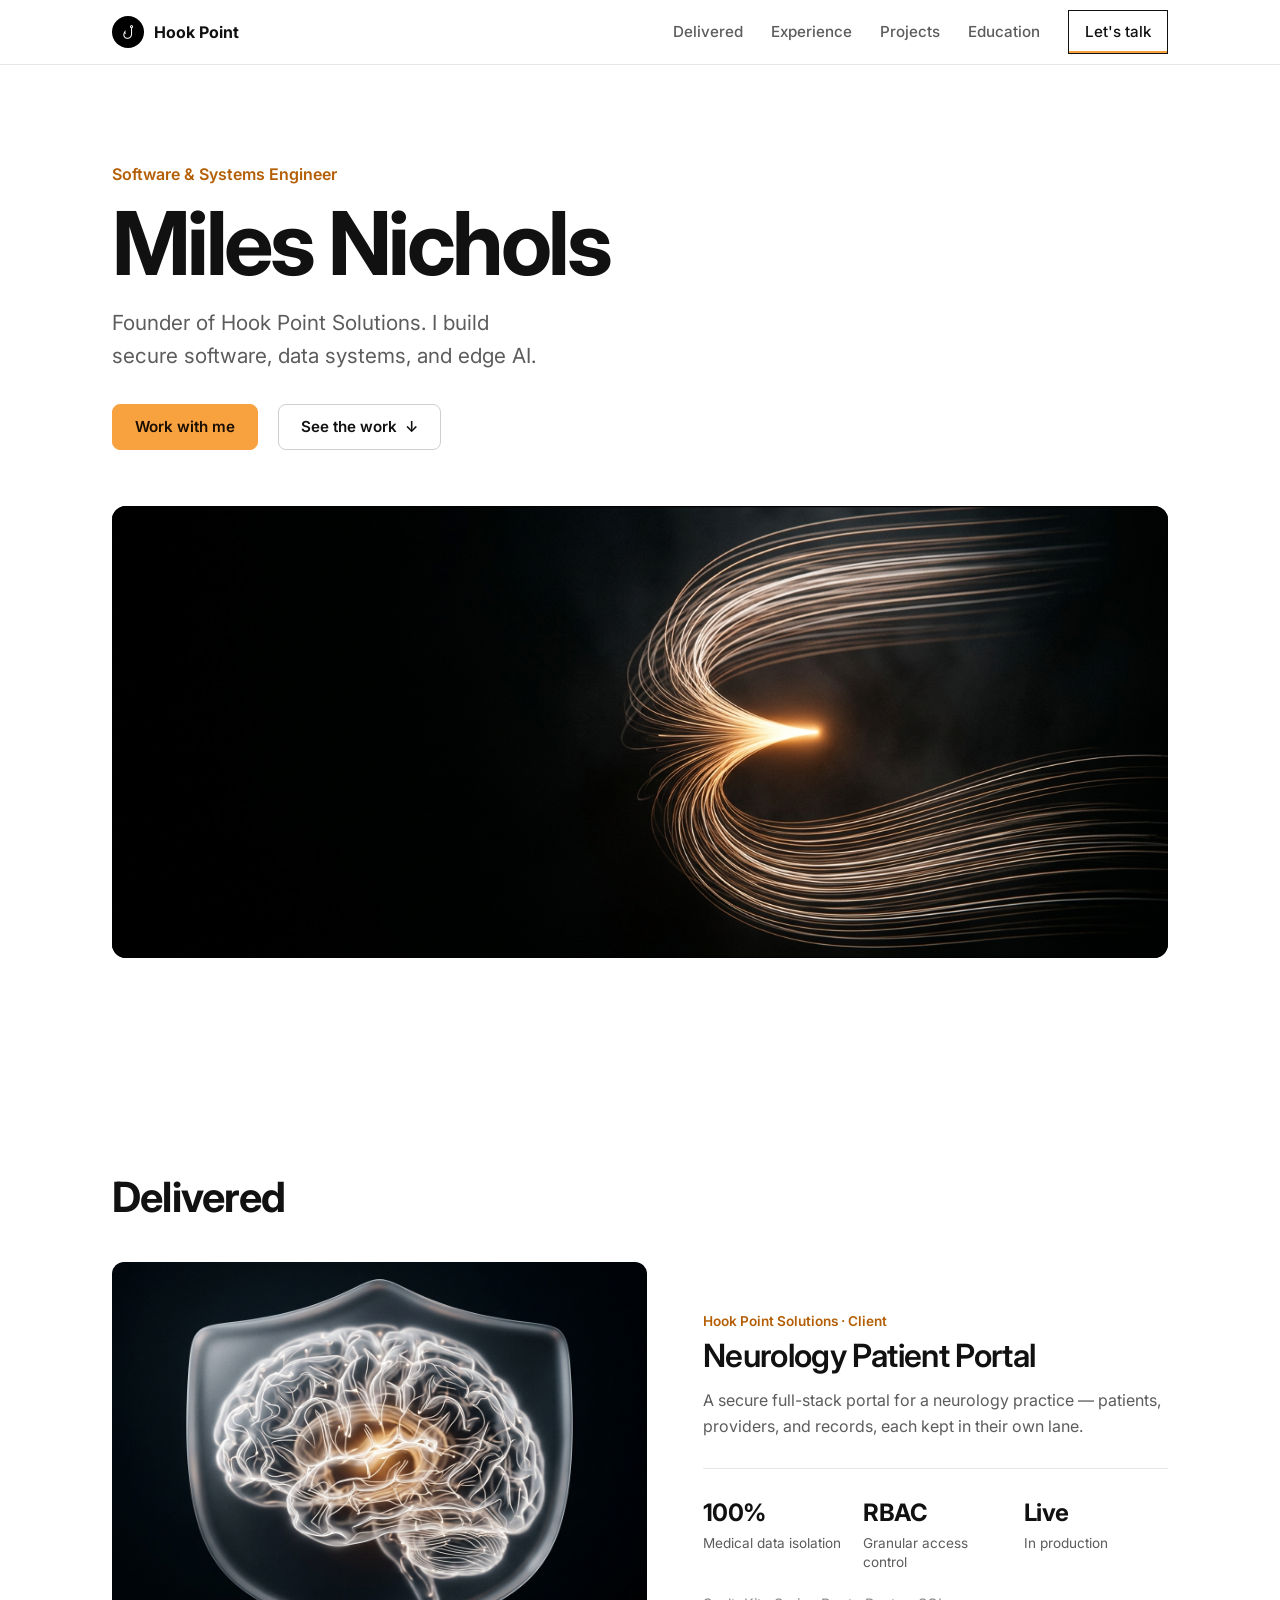
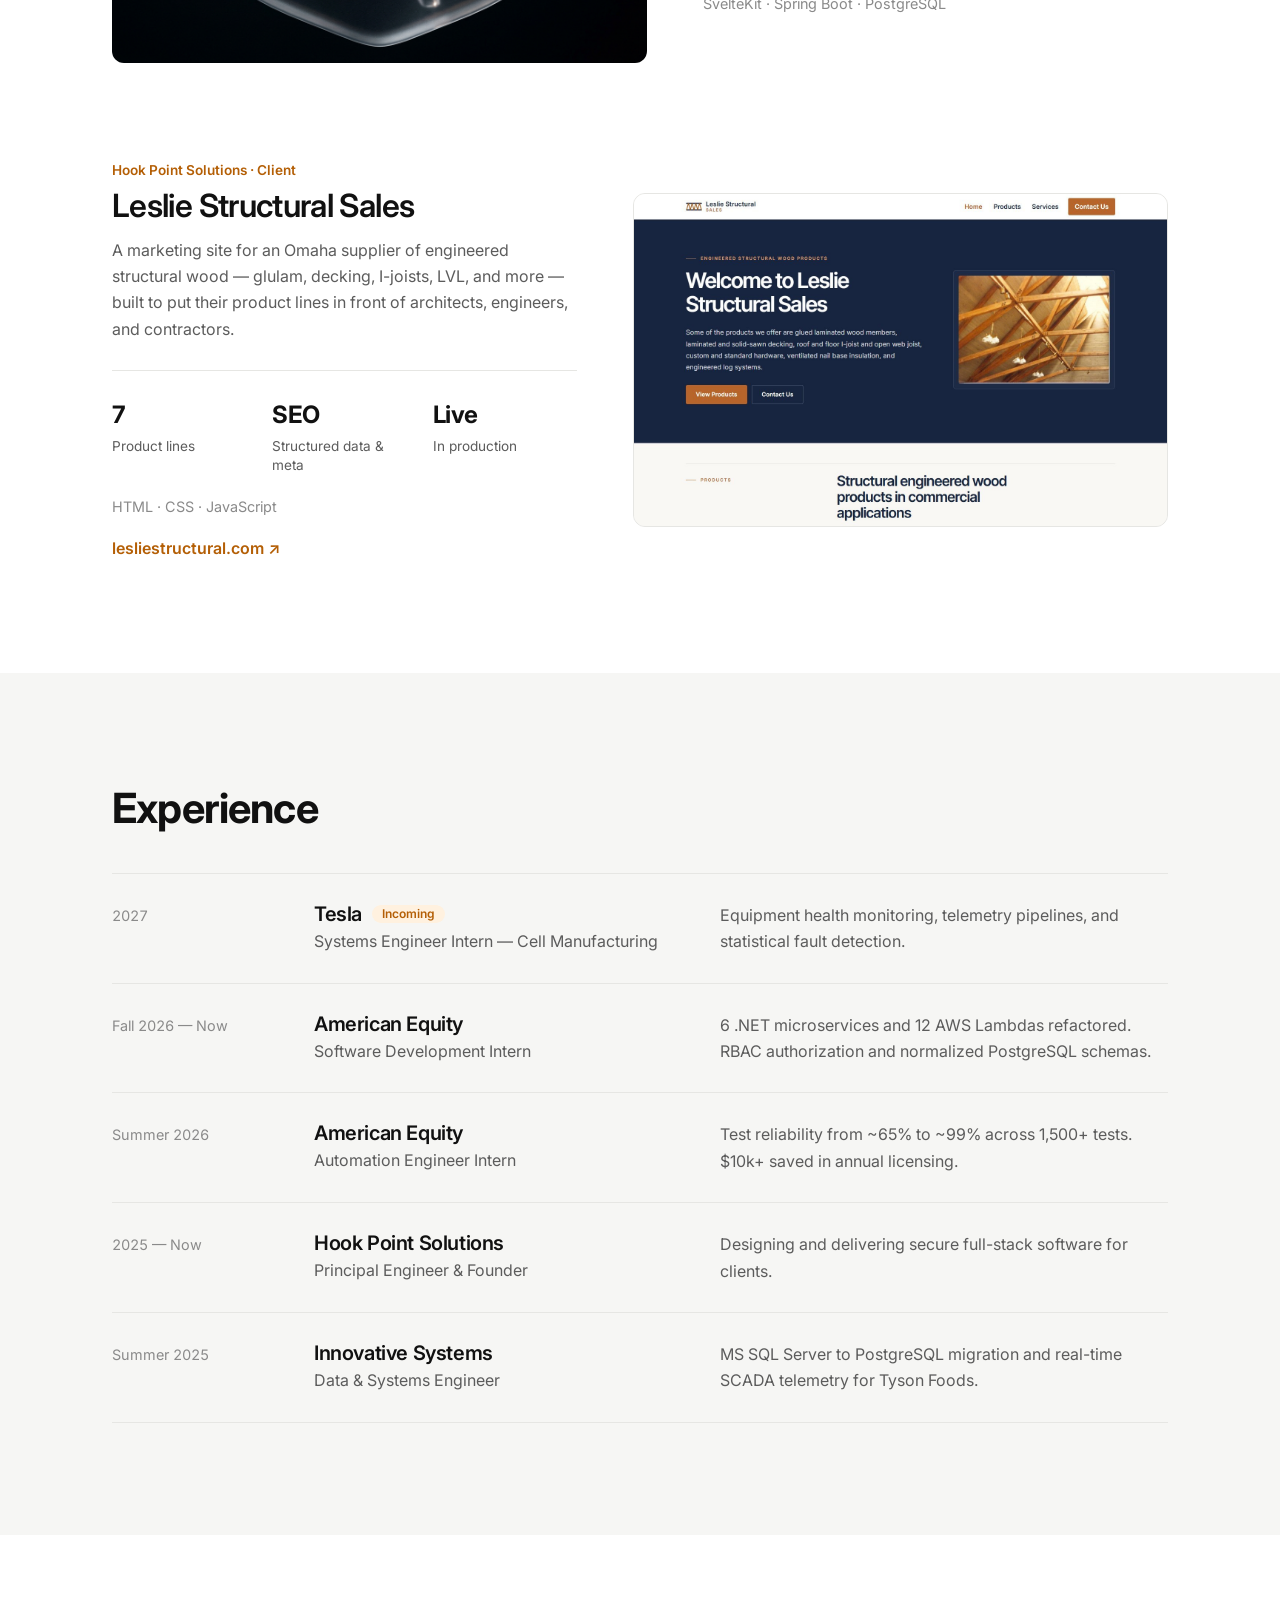
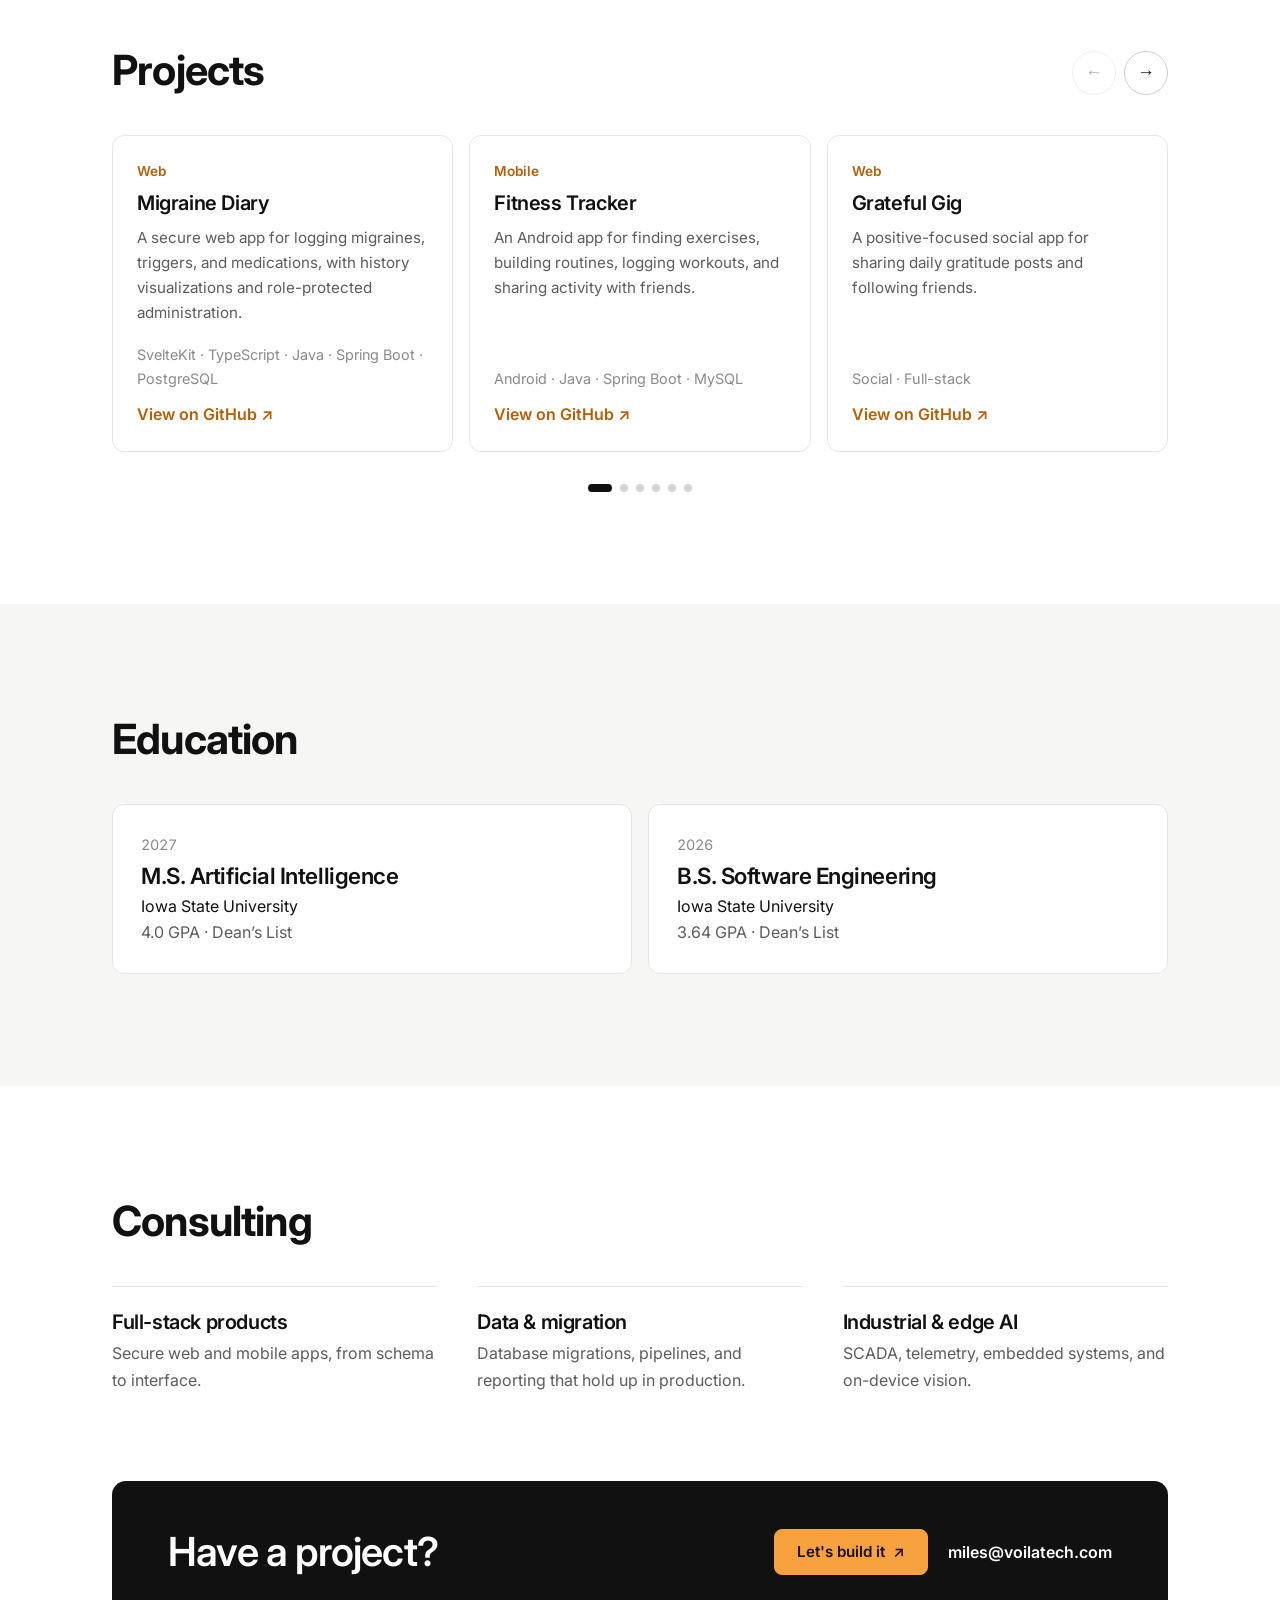
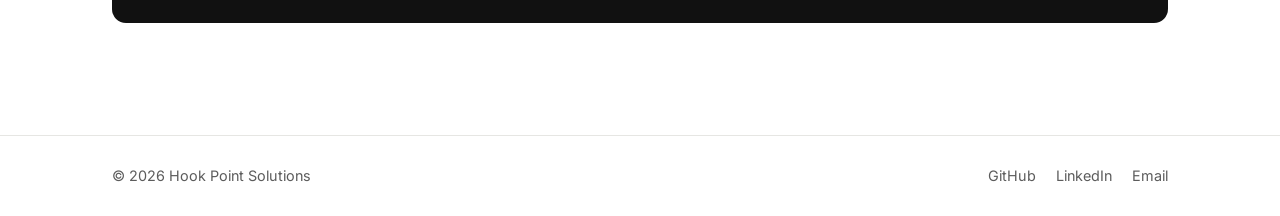
==== commit 649bcbe2: "changes" ====
--- a/index.html
+++ b/index.html
@@ -6,8 +6,8 @@
   <title>Miles Nichols · Hook Point Solutions</title>
   <meta name="description" content="Software &amp; systems engineer and founder of Hook Point Solutions. Secure full-stack software, data systems, and edge AI.">
   <link rel="canonical" href="https://hookpointsolutions.me/">
-  <meta name="theme-color" content="#070707">
-  <meta name="color-scheme" content="dark">
+  <meta name="theme-color" content="#ffffff">
+  <meta name="color-scheme" content="light">
   <meta property="og:type" content="website">
   <meta property="og:title" content="Miles Nichols · Hook Point Solutions">
   <meta property="og:description" content="Secure full-stack software, data systems, and edge AI.">
@@ -17,114 +17,135 @@
   <meta name="twitter:title" content="Miles Nichols · Hook Point Solutions">
   <meta name="twitter:description" content="Secure full-stack software, data systems, and edge AI.">
   <meta name="twitter:image" content="https://hookpointsolutions.me/banner.jpg">
-  <link rel="icon" href="/logo.jpg?v=2" type="image/jpeg">
-  <link rel="apple-touch-icon" href="/logo.jpg?v=2">
+  <link rel="icon" href="logo.jpg?v=2" type="image/jpeg">
+  <link rel="apple-touch-icon" href="logo.jpg?v=2">
   <link rel="preconnect" href="https://fonts.googleapis.com">
   <link rel="preconnect" href="https://fonts.gstatic.com" crossorigin>
-  <link rel="stylesheet" href="https://fonts.googleapis.com/css2?family=Geist:wght@400;500&family=Instrument+Serif:ital@0;1&display=swap">
-  <link rel="stylesheet" href="/assets/css/styles.css">
-  <link rel="preload" href="/images/hero.png" as="image" fetchpriority="high">
-  <script defer src="/assets/js/main.js"></script>
+  <link rel="stylesheet" href="https://fonts.googleapis.com/css2?family=Inter:wght@400;500;600;700&display=swap">
+  <link rel="stylesheet" href="assets/css/styles.css?v=3">
+  <script defer src="assets/js/main.js?v=3"></script>
 </head>
 <body>
 <a class="skip-link" href="#main">Skip to content</a>
 
 <header class="site-header">
-  <nav class="container nav" aria-label="Primary">
+  <div class="container header-bar">
     <a class="brand" href="#top">
-      <span class="brand-mark"><img src="/logo.jpg?v=2" alt="" width="34" height="34"></span>
+      <img class="brand-logo" src="logo.jpg?v=2" alt="" width="32" height="32">
       <span>Hook Point</span>
     </a>
-    <ul class="nav-links">
-      <li><a href="#delivered">Delivered</a></li>
-      <li><a href="#experience">Experience</a></li>
-      <li><a href="#projects">Projects</a></li>
-      <li><a href="#education">Education</a></li>
-    </ul>
-    <a class="nav-cta" href="#consult">Let's talk</a>
-  </nav>
+    <button class="menu-btn" type="button" aria-expanded="false" aria-controls="site-nav" aria-label="Menu">
+      <span></span><span></span>
+    </button>
+    <nav class="site-nav" id="site-nav" aria-label="Primary">
+      <ul>
+        <li><a href="#delivered">Delivered</a></li>
+        <li><a href="#experience">Experience</a></li>
+        <li><a href="#projects">Projects</a></li>
+        <li><a href="#education">Education</a></li>
+        <li><a class="nav-cta" href="#consult">Let's talk</a></li>
+      </ul>
+    </nav>
+  </div>
 </header>
 
 <main id="main">
 
 <section class="hero" id="top">
-  <div class="hero-bg" aria-hidden="true"></div>
-  <div class="container hero-content">
-    <p class="hero-kicker">Software &amp; Systems Engineer</p>
+  <div class="container">
+    <p class="kicker">Software &amp; Systems Engineer</p>
     <h1>Miles Nichols</h1>
-    <p class="hero-lead">Founder of Hook Point Solutions. I build secure software, data systems, and edge AI.</p>
-    <div class="hero-actions">
+    <p class="lead">Founder of Hook Point Solutions. I build secure software, data systems, and edge AI.</p>
+    <div class="actions">
       <a class="btn" href="#consult">Work with me</a>
-      <a class="link" href="#projects">See the work <span aria-hidden="true">&darr;</span></a>
-    </div>
+      <a class="btn btn-line" href="#projects">See the work <span aria-hidden="true">&darr;</span></a>
+    </div>
+    <img class="hero-img" src="images/hero.png" width="1376" height="768" alt="" fetchpriority="high">
   </div>
 </section>
 
 <section class="section" id="delivered">
   <div class="container">
-    <h2 class="section-title">Delivered</h2>
+    <h2>Delivered</h2>
 
     <article class="case">
-      <figure class="case-media"><img src="/images/neuro-portal.png" width="1200" height="896" loading="lazy" alt="Abstract glowing neural filaments shaped like a brain inside a glass shield"></figure>
-      <div class="case-body">
-        <p class="meta">Hook Point Solutions · Client</p>
+      <img class="case-img" src="images/neuro-portal.png" width="1200" height="896" loading="lazy" alt="Abstract glowing neural filaments shaped like a brain inside a glass shield">
+      <div class="case-text">
+        <p class="label">Hook Point Solutions · Client</p>
         <h3>Neurology Patient Portal</h3>
         <p>A secure full-stack portal for a neurology practice — patients, providers, and records, each kept in their own lane.</p>
         <dl class="facts">
-          <div><dt class="sr-only">Medical data isolation</dt><dd class="fact-num">100%</dd><dd>Medical data isolation</dd></div>
-          <div><dt class="sr-only">Granular access control</dt><dd class="fact-num">RBAC</dd><dd>Granular access control</dd></div>
-          <div><dt class="sr-only">In production</dt><dd class="fact-num">Live</dd><dd>In production</dd></div>
+          <div><dt>100%</dt><dd>Medical data isolation</dd></div>
+          <div><dt>RBAC</dt><dd>Granular access control</dd></div>
+          <div><dt>Live</dt><dd>In production</dd></div>
         </dl>
-        <ul class="stack" aria-label="Stack"><li>SvelteKit</li><li>Spring Boot</li><li>PostgreSQL</li></ul>
+        <p class="stack"><span class="sr-only">Stack: </span>SvelteKit · Spring Boot · PostgreSQL</p>
       </div>
     </article>
 
-    <article class="case case-flip">
-      <figure class="case-media case-shot"><a href="https://www.lesliestructural.com/" target="_blank" rel="noopener" tabindex="-1"><img src="/images/leslie-site.jpg" width="1440" height="900" loading="lazy" alt="The Leslie Structural Sales homepage"></a></figure>
-      <div class="case-body">
-        <p class="meta">Hook Point Solutions · Client</p>
+    <article class="case">
+      <a class="case-img-link" href="https://www.lesliestructural.com/" target="_blank" rel="noopener" tabindex="-1">
+        <img class="case-img case-shot" src="images/leslie-site.jpg" width="1440" height="900" loading="lazy" alt="The Leslie Structural Sales homepage">
+      </a>
+      <div class="case-text">
+        <p class="label">Hook Point Solutions · Client</p>
         <h3>Leslie Structural Sales</h3>
         <p>A marketing site for an Omaha supplier of engineered structural wood — glulam, decking, I-joists, LVL, and more — built to put their product lines in front of architects, engineers, and contractors.</p>
         <dl class="facts">
-          <div><dt class="sr-only">Product lines</dt><dd class="fact-num">7</dd><dd>Product lines</dd></div>
-          <div><dt class="sr-only">Structured data &amp; meta</dt><dd class="fact-num">SEO</dd><dd>Structured data &amp; meta</dd></div>
-          <div><dt class="sr-only">In production</dt><dd class="fact-num">Live</dd><dd>In production</dd></div>
+          <div><dt>7</dt><dd>Product lines</dd></div>
+          <div><dt>SEO</dt><dd>Structured data &amp; meta</dd></div>
+          <div><dt>Live</dt><dd>In production</dd></div>
         </dl>
-        <ul class="stack" aria-label="Stack"><li>HTML</li><li>CSS</li><li>JavaScript</li></ul>
-        <a class="link" href="https://www.lesliestructural.com/" target="_blank" rel="noopener">lesliestructural.com <span aria-hidden="true">&nearr;</span></a>
+        <p class="stack"><span class="sr-only">Stack: </span>HTML · CSS · JavaScript</p>
+        <a class="text-link" href="https://www.lesliestructural.com/" target="_blank" rel="noopener">lesliestructural.com <span aria-hidden="true">&nearr;</span></a>
       </div>
     </article>
   </div>
 </section>
 
-<section class="section" id="experience">
-  <div class="container">
-    <h2 class="section-title">Experience</h2>
-    <ol class="jobs">
-      <li>
-        <p class="job-date">2027</p>
-        <div><h3>Tesla <span class="incoming">Incoming</span></h3><p class="job-role">Systems Engineer Intern — Cell Manufacturing</p></div>
-        <p class="job-desc">Equipment health monitoring, telemetry pipelines, and statistical fault detection.</p>
-      </li>
-      <li>
-        <p class="job-date">Fall 2026 — Now</p>
-        <div><h3>American Equity</h3><p class="job-role">Software Development Intern</p></div>
-        <p class="job-desc">6 .NET microservices and 12 AWS Lambdas refactored. RBAC authorization and normalized PostgreSQL schemas.</p>
-      </li>
-      <li>
-        <p class="job-date">Summer 2026</p>
-        <div><h3>American Equity</h3><p class="job-role">Automation Engineer Intern</p></div>
-        <p class="job-desc">Test reliability from ~65% to ~99% across 1,500+ tests. $10k+ saved in annual licensing.</p>
-      </li>
-      <li>
-        <p class="job-date">2025 — Now</p>
-        <div><h3>Hook Point Solutions</h3><p class="job-role">Principal Engineer &amp; Founder</p></div>
-        <p class="job-desc">Designing and delivering secure full-stack software for clients.</p>
-      </li>
-      <li>
-        <p class="job-date">Summer 2025</p>
-        <div><h3>Innovative Systems</h3><p class="job-role">Data &amp; Systems Engineer</p></div>
-        <p class="job-desc">MS SQL Server to PostgreSQL migration and real-time SCADA telemetry for Tyson Foods.</p>
+<section class="section section-gray" id="experience">
+  <div class="container">
+    <h2>Experience</h2>
+    <ol class="rows">
+      <li>
+        <p class="when">2027</p>
+        <div class="what">
+          <h3>Tesla <span class="tag">Incoming</span></h3>
+          <p class="role">Systems Engineer Intern — Cell Manufacturing</p>
+        </div>
+        <p class="detail">Equipment health monitoring, telemetry pipelines, and statistical fault detection.</p>
+      </li>
+      <li>
+        <p class="when">Fall 2026 — Now</p>
+        <div class="what">
+          <h3>American Equity</h3>
+          <p class="role">Software Development Intern</p>
+        </div>
+        <p class="detail">6 .NET microservices and 12 AWS Lambdas refactored. RBAC authorization and normalized PostgreSQL schemas.</p>
+      </li>
+      <li>
+        <p class="when">Summer 2026</p>
+        <div class="what">
+          <h3>American Equity</h3>
+          <p class="role">Automation Engineer Intern</p>
+        </div>
+        <p class="detail">Test reliability from ~65% to ~99% across 1,500+ tests. $10k+ saved in annual licensing.</p>
+      </li>
+      <li>
+        <p class="when">2025 — Now</p>
+        <div class="what">
+          <h3>Hook Point Solutions</h3>
+          <p class="role">Principal Engineer &amp; Founder</p>
+        </div>
+        <p class="detail">Designing and delivering secure full-stack software for clients.</p>
+      </li>
+      <li>
+        <p class="when">Summer 2025</p>
+        <div class="what">
+          <h3>Innovative Systems</h3>
+          <p class="role">Data &amp; Systems Engineer</p>
+        </div>
+        <p class="detail">MS SQL Server to PostgreSQL migration and real-time SCADA telemetry for Tyson Foods.</p>
       </li>
     </ol>
   </div>
@@ -132,113 +153,91 @@
 
 <section class="section" id="projects">
   <div class="container">
-    <div class="section-row">
-      <h2 class="section-title">Projects</h2>
-      <div class="carousel-buttons" data-carousel-controls="projects">
-        <button class="carousel-btn" type="button" data-dir="-1" aria-label="Previous projects">
-          <svg viewBox="0 0 24 24" fill="none" stroke="currentColor" stroke-width="1.6" stroke-linecap="round" stroke-linejoin="round" aria-hidden="true"><path d="M15 5l-7 7 7 7"/></svg>
-        </button>
-        <button class="carousel-btn" type="button" data-dir="1" aria-label="Next projects">
-          <svg viewBox="0 0 24 24" fill="none" stroke="currentColor" stroke-width="1.6" stroke-linecap="round" stroke-linejoin="round" aria-hidden="true"><path d="M9 5l7 7-7 7"/></svg>
-        </button>
-      </div>
-    </div>
-
-    <div class="carousel" id="projects-carousel" data-carousel="projects" aria-roledescription="carousel" aria-label="Projects">
-      <ul class="carousel-track" tabindex="0">
-        <li class="carousel-slide" aria-roledescription="slide" aria-label="1 of 8">
-          <article class="project">
-            <p class="meta">Web</p>
-            <h3>Migraine Diary</h3>
-            <p>A secure web app for logging migraines, triggers, and medications, with history visualizations and role-protected administration.</p>
-            <ul class="stack" aria-label="Stack"><li>SvelteKit</li><li>TypeScript</li><li>Java</li><li>Spring Boot</li><li>PostgreSQL</li></ul>
-            <a class="link" href="https://github.com/miles-nichols?tab=repositories" target="_blank" rel="noopener">View on GitHub <span aria-hidden="true">&nearr;</span></a>
-          </article>
-        </li>
-        <li class="carousel-slide" aria-roledescription="slide" aria-label="2 of 8">
-          <article class="project">
-            <p class="meta">Mobile</p>
-            <h3>Fitness Tracker</h3>
-            <p>An Android app for finding exercises, building routines, logging workouts, and sharing activity with friends.</p>
-            <ul class="stack" aria-label="Stack"><li>Android</li><li>Java</li><li>Spring Boot</li><li>MySQL</li></ul>
-            <a class="link" href="https://github.com/miles-nichols?tab=repositories" target="_blank" rel="noopener">View on GitHub <span aria-hidden="true">&nearr;</span></a>
-          </article>
-        </li>
-        <li class="carousel-slide" aria-roledescription="slide" aria-label="3 of 8">
-          <article class="project">
-            <p class="meta">Web</p>
-            <h3>Grateful Gig</h3>
-            <p>A positive-focused social app for sharing daily gratitude posts and following friends.</p>
-            <ul class="stack" aria-label="Stack"><li>Social</li><li>Full-stack</li></ul>
-            <a class="link" href="https://github.com/miles-nichols?tab=repositories" target="_blank" rel="noopener">View on GitHub <span aria-hidden="true">&nearr;</span></a>
-          </article>
-        </li>
-        <li class="carousel-slide" aria-roledescription="slide" aria-label="4 of 8">
-          <article class="project">
-            <p class="meta">Industrial</p>
-            <h3>SCADA Integration &amp; Migration</h3>
-            <p>Migrated production data systems and built telemetry and reporting for Tyson Foods through Innovative Systems.</p>
-            <ul class="stack" aria-label="Stack"><li>Ignition SCADA</li><li>PostgreSQL</li><li>MS SQL Server</li></ul>
-            <a class="link" href="https://github.com/miles-nichols?tab=repositories" target="_blank" rel="noopener">View on GitHub <span aria-hidden="true">&nearr;</span></a>
-          </article>
-        </li>
-        <li class="carousel-slide" aria-roledescription="slide" aria-label="5 of 8">
-          <article class="project">
-            <p class="meta">Embedded</p>
-            <h3>Autonomous Robot Navigation</h3>
-            <p>Embedded control and obstacle avoidance using sensors and servos, with a Python tool for live sensor visualization. Led a 6-person team.</p>
-            <ul class="stack" aria-label="Stack"><li>C</li><li>Python</li><li>TM4C123</li></ul>
-            <a class="link" href="https://github.com/miles-nichols?tab=repositories" target="_blank" rel="noopener">View on GitHub <span aria-hidden="true">&nearr;</span></a>
-          </article>
-        </li>
-        <li class="carousel-slide" aria-roledescription="slide" aria-label="6 of 8">
-          <article class="project">
-            <p class="meta">AI</p>
-            <h3>Edge-AI Wildlife Classifier</h3>
-            <p>A Raspberry Pi vision system connecting sensor-triggered detection to a cloud-backed web application.</p>
-            <ul class="stack" aria-label="Stack"><li>Python</li><li>Raspberry Pi</li><li>ML</li><li>Cloud</li></ul>
-            <a class="link" href="https://github.com/miles-nichols?tab=repositories" target="_blank" rel="noopener">View on GitHub <span aria-hidden="true">&nearr;</span></a>
-          </article>
-        </li>
-        <li class="carousel-slide" aria-roledescription="slide" aria-label="7 of 8">
-          <article class="project">
-            <p class="meta">AI</p>
-            <h3>ASL Real-Time Transcription</h3>
-            <p>Computer vision that translates sign-language video in real time at 99.28% classification accuracy.</p>
-            <ul class="stack" aria-label="Stack"><li>MediaPipe</li><li>OpenCV</li><li>SVM</li><li>Python</li></ul>
-            <a class="link" href="https://github.com/miles-nichols?tab=repositories" target="_blank" rel="noopener">View on GitHub <span aria-hidden="true">&nearr;</span></a>
-          </article>
-        </li>
-        <li class="carousel-slide" aria-roledescription="slide" aria-label="8 of 8">
-          <article class="project">
-            <p class="meta">Systems</p>
-            <h3>ARMv8 / LEGv8 Disassembler</h3>
-            <p>Decodes 32-bit machine code into assembly across 5 instruction formats, alongside hand-optimized C.</p>
-            <ul class="stack" aria-label="Stack"><li>Java</li><li>LEGv8</li><li>C</li></ul>
-            <a class="link" href="https://github.com/miles-nichols?tab=repositories" target="_blank" rel="noopener">View on GitHub <span aria-hidden="true">&nearr;</span></a>
-          </article>
-        </li>
-      </ul>
-      <div class="carousel-progress" aria-hidden="true"><span></span></div>
-    </div>
-  </div>
-</section>
-
-<section class="section" id="education">
-  <div class="container">
-    <h2 class="section-title">Education</h2>
-    <div class="schools">
-      <article>
-        <p class="job-date">2027</p>
+    <div class="head-row">
+      <h2>Projects</h2>
+      <div class="slider-btns">
+        <button class="slider-btn" type="button" data-dir="-1" aria-label="Previous projects" aria-controls="project-track">&larr;</button>
+        <button class="slider-btn" type="button" data-dir="1" aria-label="Next projects" aria-controls="project-track">&rarr;</button>
+      </div>
+    </div>
+
+    <ul class="slider" id="project-track" tabindex="0" aria-label="Projects (scroll sideways for more)">
+      <li class="project">
+        <p class="label">Web</p>
+        <h3>Migraine Diary</h3>
+        <p>A secure web app for logging migraines, triggers, and medications, with history visualizations and role-protected administration.</p>
+        <p class="stack">SvelteKit · TypeScript · Java · Spring Boot · PostgreSQL</p>
+        <a class="text-link" href="https://github.com/miles-nichols?tab=repositories" target="_blank" rel="noopener">View on GitHub <span aria-hidden="true">&nearr;</span></a>
+      </li>
+      <li class="project">
+        <p class="label">Mobile</p>
+        <h3>Fitness Tracker</h3>
+        <p>An Android app for finding exercises, building routines, logging workouts, and sharing activity with friends.</p>
+        <p class="stack">Android · Java · Spring Boot · MySQL</p>
+        <a class="text-link" href="https://github.com/miles-nichols?tab=repositories" target="_blank" rel="noopener">View on GitHub <span aria-hidden="true">&nearr;</span></a>
+      </li>
+      <li class="project">
+        <p class="label">Web</p>
+        <h3>Grateful Gig</h3>
+        <p>A positive-focused social app for sharing daily gratitude posts and following friends.</p>
+        <p class="stack">Social · Full-stack</p>
+        <a class="text-link" href="https://github.com/miles-nichols?tab=repositories" target="_blank" rel="noopener">View on GitHub <span aria-hidden="true">&nearr;</span></a>
+      </li>
+      <li class="project">
+        <p class="label">Industrial</p>
+        <h3>SCADA Integration &amp; Migration</h3>
+        <p>Migrated production data systems and built telemetry and reporting for Tyson Foods through Innovative Systems.</p>
+        <p class="stack">Ignition SCADA · PostgreSQL · MS SQL Server</p>
+        <a class="text-link" href="https://github.com/miles-nichols?tab=repositories" target="_blank" rel="noopener">View on GitHub <span aria-hidden="true">&nearr;</span></a>
+      </li>
+      <li class="project">
+        <p class="label">Embedded</p>
+        <h3>Autonomous Robot Navigation</h3>
+        <p>Embedded control and obstacle avoidance using sensors and servos, with a Python tool for live sensor visualization. Led a 6-person team.</p>
+        <p class="stack">C · Python · TM4C123</p>
+        <a class="text-link" href="https://github.com/miles-nichols?tab=repositories" target="_blank" rel="noopener">View on GitHub <span aria-hidden="true">&nearr;</span></a>
+      </li>
+      <li class="project">
+        <p class="label">AI</p>
+        <h3>Edge-AI Wildlife Classifier</h3>
+        <p>A Raspberry Pi vision system connecting sensor-triggered detection to a cloud-backed web application.</p>
+        <p class="stack">Python · Raspberry Pi · ML · Cloud</p>
+        <a class="text-link" href="https://github.com/miles-nichols?tab=repositories" target="_blank" rel="noopener">View on GitHub <span aria-hidden="true">&nearr;</span></a>
+      </li>
+      <li class="project">
+        <p class="label">AI</p>
+        <h3>ASL Real-Time Transcription</h3>
+        <p>Computer vision that translates sign-language video in real time at 99.28% classification accuracy.</p>
+        <p class="stack">MediaPipe · OpenCV · SVM · Python</p>
+        <a class="text-link" href="https://github.com/miles-nichols?tab=repositories" target="_blank" rel="noopener">View on GitHub <span aria-hidden="true">&nearr;</span></a>
+      </li>
+      <li class="project">
+        <p class="label">Systems</p>
+        <h3>ARMv8 / LEGv8 Disassembler</h3>
+        <p>Decodes 32-bit machine code into assembly across 5 instruction formats, alongside hand-optimized C.</p>
+        <p class="stack">Java · LEGv8 · C</p>
+        <a class="text-link" href="https://github.com/miles-nichols?tab=repositories" target="_blank" rel="noopener">View on GitHub <span aria-hidden="true">&nearr;</span></a>
+      </li>
+    </ul>
+    <div class="slider-dots" aria-hidden="true"></div>
+  </div>
+</section>
+
+<section class="section section-gray" id="education">
+  <div class="container">
+    <h2>Education</h2>
+    <div class="two-col">
+      <article class="edu">
+        <p class="when">2027</p>
         <h3>M.S. Artificial Intelligence</h3>
         <p>Iowa State University</p>
-        <p class="grade">4.0 GPA · Dean’s List</p>
+        <p class="muted">4.0 GPA · Dean’s List</p>
       </article>
-      <article>
-        <p class="job-date">2026</p>
+      <article class="edu">
+        <p class="when">2026</p>
         <h3>B.S. Software Engineering</h3>
         <p>Iowa State University</p>
-        <p class="grade">3.64 GPA · Dean’s List</p>
+        <p class="muted">3.64 GPA · Dean’s List</p>
       </article>
     </div>
   </div>
@@ -246,17 +245,19 @@
 
 <section class="section" id="consult">
   <div class="container">
-    <h2 class="section-title">Consulting</h2>
-    <ul class="offer">
+    <h2>Consulting</h2>
+    <ul class="three-col">
       <li><h3>Full-stack products</h3><p>Secure web and mobile apps, from schema to interface.</p></li>
       <li><h3>Data &amp; migration</h3><p>Database migrations, pipelines, and reporting that hold up in production.</p></li>
       <li><h3>Industrial &amp; edge AI</h3><p>SCADA, telemetry, embedded systems, and on-device vision.</p></li>
     </ul>
 
     <div class="contact">
-      <p class="contact-q">Have a project?</p>
-      <a class="btn" href="mailto:miles@voilatech.com">Let's build it <span aria-hidden="true">&nearr;</span></a>
-      <a class="contact-mail" href="mailto:miles@voilatech.com">miles@voilatech.com</a>
+      <h3>Have a project?</h3>
+      <div class="actions">
+        <a class="btn" href="mailto:miles@voilatech.com">Let's build it <span aria-hidden="true">&nearr;</span></a>
+        <a class="text-link" href="mailto:miles@voilatech.com">miles@voilatech.com</a>
+      </div>
     </div>
   </div>
 </section>
@@ -264,7 +265,7 @@
 </main>
 
 <footer class="site-footer">
-  <div class="container footer-row">
+  <div class="container footer-bar">
     <p>&copy; <span id="year">2026</span> Hook Point Solutions</p>
     <ul>
       <li><a href="https://github.com/miles-nichols" target="_blank" rel="noopener">GitHub</a></li>
--- a/assets/css/styles.css
+++ b/assets/css/styles.css
@@ -1,202 +1,206 @@
-/* Hook Point Solutions — site styles (no build step) */
+/* Hook Point Solutions — site styles. Plain CSS, no build step.
+   After editing this file, bump the ?v= number on its <link> in index.html and 404.html
+   so browsers load the new version instead of a cached copy. */
 
 :root {
-  --amber: #f8a13f;
-  --amber-dark: #e08a2a;
-  --on-amber: #140a03;
-  --bg: #080808;
-  --raised: #101010;
-  --line: #1e1e1e;
-  --ink: #ededea;
-  --soft: #b9b9b4;
-  --muted: #8a8a85;
-
-  --max: 1180px;
-  --gutter: 20px;
-  --sans: "Geist", system-ui, -apple-system, "Segoe UI", Roboto, Arial, sans-serif;
-  --serif: "Instrument Serif", Georgia, "Times New Roman", serif;
+  --text: #111111;
+  --muted: #5c5c5c;
+  --faint: #8a8a8a;
+  --bg: #ffffff;
+  --gray: #f6f6f4;
+  --line: #e6e6e3;
+  --accent: #f8a13f;        /* brand amber: button fill */
+  --accent-text: #b45f06;   /* darker amber for text on white */
+  --max: 1120px;
+  --pad: 20px;
+  --header: 64px;
+  --font: "Inter", system-ui, -apple-system, "Segoe UI", Roboto, Arial, sans-serif;
 }
 
 *, *::before, *::after { box-sizing: border-box; }
-html { -webkit-text-size-adjust: 100%; scroll-behavior: smooth; scroll-padding-top: 64px; background: var(--bg); }
-body { margin: 0; font: 400 1.0625rem/1.7 var(--sans); color: var(--ink); background: var(--bg); -webkit-font-smoothing: antialiased; }
+html { -webkit-text-size-adjust: 100%; scroll-behavior: smooth; scroll-padding-top: calc(var(--header) + 16px); }
+body { margin: 0; font: 400 1rem/1.65 var(--font); color: var(--text); background: var(--bg); -webkit-font-smoothing: antialiased; }
 img { max-width: 100%; height: auto; display: block; }
 a { color: inherit; }
-h1, h2, h3 { font-family: var(--serif); font-weight: 400; line-height: 1.05; letter-spacing: -.01em; margin: 0; color: #fff; text-wrap: balance; }
+h1, h2, h3 { margin: 0; line-height: 1.15; letter-spacing: -.02em; font-weight: 700; }
+h2 { font-size: clamp(1.9rem, 4vw, 2.6rem); margin-bottom: 40px; }
+h3 { font-size: 1.25rem; font-weight: 600; }
 p { margin: 0; }
 ul, ol { margin: 0; padding: 0; list-style: none; }
-figure { margin: 0; }
-
-.container { width: 100%; max-width: var(--max); margin: 0 auto; padding: 0 var(--gutter); }
-@media (min-width: 700px) { :root { --gutter: 32px; } }
+dl, dd { margin: 0; }
+
+.container { width: 100%; max-width: var(--max); margin: 0 auto; padding: 0 var(--pad); }
+@media (min-width: 700px) { :root { --pad: 32px; } }
 
 .sr-only { position: absolute; width: 1px; height: 1px; margin: -1px; overflow: hidden; clip: rect(0 0 0 0); white-space: nowrap; }
-.skip-link { position: absolute; left: -9999px; top: 0; z-index: 100; background: var(--amber); color: var(--on-amber); padding: 10px 16px; }
-.skip-link:focus { left: 8px; top: 8px; }
-:focus-visible { outline: 2px solid var(--amber); outline-offset: 3px; border-radius: 2px; }
-
-/* ---------- Shared bits ---------- */
+.skip-link { position: absolute; left: -9999px; top: 8px; z-index: 100; padding: 10px 16px; background: var(--text); color: #fff; }
+.skip-link:focus { left: 8px; }
+:focus-visible { outline: 2px solid var(--accent-text); outline-offset: 3px; border-radius: 4px; }
+.muted { color: var(--muted); }
+
+/* ---------- Buttons & links ---------- */
 .btn {
-  display: inline-flex; align-items: center; gap: 8px; min-height: 48px; padding: 12px 24px;
-  border-radius: 999px; background: var(--amber); color: var(--on-amber);
-  font: 500 .98rem/1 var(--sans); text-decoration: none; transition: background-color .2s ease;
-}
-.btn:hover { background: var(--amber-dark); }
-.link {
-  display: inline-flex; gap: 6px; color: var(--ink); font-weight: 500; text-decoration: underline;
-  text-decoration-color: rgba(248, 161, 63, .6); text-decoration-thickness: 1px; text-underline-offset: 5px;
-  transition: color .2s ease, text-decoration-color .2s ease;
-}
-.link:hover { color: var(--amber); text-decoration-color: var(--amber); }
-.meta { font-size: .9rem; color: var(--amber); }
-.stack { display: flex; flex-wrap: wrap; column-gap: .5em; font-size: .9rem; color: var(--muted); }
-.stack li:not(:last-child)::after { content: "·"; margin-left: .5em; color: #4a4a46; }
-
-/* ---------- Header ---------- */
-.site-header { position: fixed; inset: 0 0 auto; z-index: 50; transition: background-color .3s ease, border-color .3s ease; border-bottom: 1px solid transparent; }
-.site-header.is-scrolled { background: rgba(8, 8, 8, .9); border-color: var(--line); -webkit-backdrop-filter: blur(10px); backdrop-filter: blur(10px); }
-.nav { display: flex; align-items: center; justify-content: space-between; gap: 16px; min-height: 64px; }
-.brand { display: inline-flex; align-items: center; gap: 10px; color: #fff; text-decoration: none; font-weight: 500; }
-.brand-mark { width: 34px; height: 34px; border-radius: 50%; overflow: hidden; background: #fff; flex: none; }
-.brand-mark img { width: 100%; height: 100%; object-fit: cover; transform: scale(2); }
-.nav-links { display: none; }
-.nav-cta { color: #fff; text-decoration: none; font-size: .95rem; font-weight: 500; padding: 8px 0; border-bottom: 1px solid var(--amber); }
-.nav-cta:hover { color: var(--amber); }
+  display: inline-flex; align-items: center; gap: 8px; min-height: 46px; padding: 11px 22px;
+  border: 1px solid var(--accent); border-radius: 8px; background: var(--accent); color: #1a0f04;
+  font: 600 .95rem/1 var(--font); text-decoration: none; transition: background-color .15s ease, border-color .15s ease;
+}
+.btn:hover { background: #ef9226; border-color: #ef9226; }
+.btn-line { background: transparent; border-color: #cfcfcb; color: var(--text); }
+.btn-line:hover { background: var(--gray); border-color: var(--text); }
+.actions { display: flex; flex-wrap: wrap; align-items: center; gap: 12px 20px; }
+.text-link { color: var(--accent-text); font-weight: 600; text-decoration: none; }
+.text-link:hover { text-decoration: underline; text-underline-offset: 4px; }
+
+.label { font-size: .85rem; font-weight: 600; color: var(--accent-text); }
+.stack { font-size: .9rem; color: var(--faint); }
+
+/* ---------- Header & navigation ---------- */
+.site-header { position: sticky; top: 0; z-index: 50; background: rgba(255,255,255,.94); border-bottom: 1px solid var(--line); -webkit-backdrop-filter: blur(8px); backdrop-filter: blur(8px); }
+.header-bar { display: flex; align-items: center; justify-content: space-between; height: var(--header); }
+.brand { display: inline-flex; align-items: center; gap: 10px; font-weight: 700; text-decoration: none; }
+.brand-logo { width: 32px; height: 32px; border-radius: 50%; object-fit: cover; }
+
+.menu-btn {
+  display: inline-flex; flex-direction: column; justify-content: center; gap: 6px; width: 44px; height: 44px; padding: 0 11px;
+  border: 1px solid var(--line); border-radius: 8px; background: #fff; cursor: pointer;
+}
+.menu-btn span { display: block; height: 2px; background: var(--text); border-radius: 2px; transition: transform .2s ease; }
+.menu-btn[aria-expanded="true"] span:first-child { transform: translateY(4px) rotate(45deg); }
+.menu-btn[aria-expanded="true"] span:last-child { transform: translateY(-4px) rotate(-45deg); }
+
+.site-nav { display: none; position: absolute; top: 100%; left: 0; right: 0; background: #fff; border-bottom: 1px solid var(--line); }
+.site-nav.is-open { display: block; }
+.site-nav ul { padding: 8px var(--pad) 20px; }
+.site-nav a { display: block; padding: 12px 0; font-weight: 500; color: var(--muted); text-decoration: none; border-bottom: 1px solid var(--line); }
+.site-nav a:hover, .site-nav a[aria-current="true"] { color: var(--text); }
+.site-nav .nav-cta { margin-top: 12px; border: 1px solid var(--text); border-radius: 8px; text-align: center; color: var(--text); }
+.no-js .menu-btn { display: none; }
+.no-js .site-nav { display: block; position: static; border: 0; }
+
 @media (min-width: 820px) {
-  .nav-links { display: flex; gap: 32px; }
-  .nav-links a { color: var(--soft); text-decoration: none; font-size: .95rem; transition: color .2s ease; }
-  .nav-links a:hover { color: #fff; }
-}
-
-/* ---------- Hero: full-bleed image ---------- */
-.hero { position: relative; min-height: 100vh; min-height: 100svh; display: flex; align-items: flex-end; overflow: hidden; background: #000; }
-.hero-bg { position: absolute; inset: 0; background: url("/images/hero.png") 70% center / cover no-repeat; }
-.hero-bg::after {
-  content: ""; position: absolute; inset: 0;
-  background:
-    linear-gradient(90deg, rgba(0,0,0,.88) 0%, rgba(0,0,0,.55) 45%, rgba(0,0,0,.1) 100%),
-    linear-gradient(0deg, rgba(8,8,8,1) 0%, rgba(8,8,8,0) 35%);
-}
-@media (max-width: 699px) {
-  .hero-bg::after { background: linear-gradient(0deg, rgba(8,8,8,1) 0%, rgba(8,8,8,.85) 40%, rgba(0,0,0,.2) 75%); }
-}
-.hero-content { position: relative; padding-top: 140px; padding-bottom: 72px; }
-.hero-kicker { color: var(--amber); font-size: 1rem; margin-bottom: 12px; }
-.hero h1 { font-size: clamp(4rem, 13vw, 10.5rem); line-height: .9; letter-spacing: -.02em; }
-.hero-lead { margin-top: 28px; max-width: 30ch; font-size: clamp(1.15rem, 2vw, 1.4rem); line-height: 1.5; color: var(--soft); }
-.hero-actions { display: flex; flex-wrap: wrap; align-items: center; gap: 20px 32px; margin-top: 40px; }
-@media (min-width: 900px) { .hero-content { padding-bottom: 104px; } }
+  .menu-btn { display: none; }
+  .site-nav, .site-nav.is-open { display: block; position: static; border: 0; background: none; }
+  .site-nav ul { display: flex; align-items: center; gap: 4px; padding: 0; }
+  .site-nav a { padding: 8px 12px; border: 0; border-radius: 6px; font-size: .95rem; }
+  .site-nav a:hover { background: var(--gray); }
+  .site-nav a[aria-current="true"] { color: var(--text); box-shadow: inset 0 -2px 0 var(--accent); border-radius: 0; }
+  .site-nav .nav-cta { margin: 0 0 0 12px; padding: 8px 16px; border-radius: 8px; }
+  .site-nav .nav-cta:hover { background: var(--text); color: #fff; }
+}
+
+/* ---------- Hero ---------- */
+.hero { padding: 56px 0 72px; }
+.kicker { font-weight: 600; color: var(--accent-text); margin-bottom: 12px; }
+.hero h1 { font-size: clamp(2.9rem, 9vw, 5.5rem); letter-spacing: -.04em; line-height: 1; }
+.lead { max-width: 34ch; margin: 20px 0 32px; font-size: clamp(1.1rem, 2vw, 1.3rem); line-height: 1.55; color: var(--muted); }
+.hero-img { width: 100%; margin-top: 56px; aspect-ratio: 21 / 9; object-fit: cover; object-position: 70% center; border-radius: 14px; background: #000; }
+@media (max-width: 699px) { .hero-img { aspect-ratio: 4 / 3; } }
+@media (min-width: 900px) { .hero { padding: 96px 0 104px; } }
 
 /* ---------- Sections ---------- */
-.section { padding: 96px 0; }
-@media (min-width: 900px) { .section { padding: 140px 0; } }
-.section-title { font-size: clamp(3rem, 7vw, 5.5rem); margin-bottom: 56px; }
-@media (min-width: 900px) { .section-title { margin-bottom: 80px; } }
-.section-row { display: flex; align-items: flex-end; justify-content: space-between; gap: 24px; margin-bottom: 56px; }
-.section-row .section-title { margin-bottom: 0; }
-@media (min-width: 900px) { .section-row { margin-bottom: 80px; } }
-
-/* ---------- Delivered: case studies ---------- */
-.case { display: grid; gap: 32px; }
-.case + .case { margin-top: 96px; }
-.case-media { border-radius: 10px; overflow: hidden; background: var(--raised); }
-.case-media img { width: 100%; aspect-ratio: 4 / 3; object-fit: cover; transition: transform 1.2s cubic-bezier(.2, .7, .2, 1); }
-.case:hover .case-media img { transform: scale(1.03); }
-.case-shot { border: 1px solid var(--line); }
-.case-shot img { aspect-ratio: 16 / 10; object-position: top; }
-.case-body h3 { font-size: clamp(2.4rem, 4.6vw, 3.6rem); margin: 10px 0 20px; }
-.case-body > p:not(.meta) { color: var(--soft); max-width: 46ch; }
-.case-body .link { margin-top: 28px; }
-.facts { display: grid; grid-template-columns: repeat(3, minmax(0, 1fr)); gap: 20px; max-width: 440px; margin: 36px 0 24px; }
-.facts dd { margin: 0; font-size: .85rem; line-height: 1.4; color: var(--muted); }
-.facts .fact-num { font-family: var(--serif); font-size: 2.4rem; line-height: 1.1; color: #fff; }
+.section { padding: 80px 0; }
+.section-gray { background: var(--gray); }
+@media (min-width: 900px) { .section { padding: 112px 0; } }
+
+/* ---------- Delivered ---------- */
+.case { display: grid; gap: 28px; align-items: center; }
+.case + .case { margin-top: 72px; }
+.case-img { width: 100%; aspect-ratio: 4 / 3; object-fit: cover; border-radius: 12px; background: var(--gray); }
+.case-shot { aspect-ratio: 16 / 10; object-position: top; border: 1px solid var(--line); }
+.case-img-link { display: block; border-radius: 12px; transition: opacity .15s ease; }
+.case-img-link:hover { opacity: .92; }
+.case-text h3 { font-size: clamp(1.6rem, 3vw, 2rem); margin: 6px 0 12px; }
+.case-text > p:not(.label):not(.stack) { color: var(--muted); }
+.case-text .stack { margin-top: 20px; }
+.case-text .text-link { display: inline-block; margin-top: 16px; }
+.facts { display: grid; grid-template-columns: repeat(3, minmax(0, 1fr)); gap: 16px; margin-top: 28px; padding-top: 24px; border-top: 1px solid var(--line); }
+.facts dt { font-size: 1.5rem; font-weight: 700; letter-spacing: -.02em; }
+.facts dd { font-size: .85rem; line-height: 1.4; color: var(--muted); margin-top: 2px; }
 @media (min-width: 900px) {
-  .case { grid-template-columns: 7fr 5fr; gap: 64px; align-items: center; }
-  .case-flip { grid-template-columns: 5fr 7fr; }
-  .case-flip .case-media { order: 2; }
-  .case + .case { margin-top: 140px; }
+  .case { grid-template-columns: 1.15fr 1fr; gap: 56px; }
+  .case + .case { grid-template-columns: 1fr 1.15fr; }
+  .case + .case > :first-child { order: 2; }
+  .case + .case { margin-top: 96px; }
 }
 
 /* ---------- Experience ---------- */
-.jobs li { display: grid; gap: 4px; padding: 32px 0; border-top: 1px solid var(--line); }
-.jobs li:last-child { border-bottom: 1px solid var(--line); }
-.job-date { font-size: .9rem; color: var(--muted); font-variant-numeric: tabular-nums; }
-.jobs h3 { font-size: 2rem; display: flex; flex-wrap: wrap; align-items: baseline; gap: 12px; }
-.incoming { font-family: var(--serif); font-style: italic; font-size: 1.25rem; color: var(--amber); }
-.job-role { color: var(--soft); margin-top: 2px; }
-.job-desc { color: var(--muted); margin-top: 10px; max-width: 52ch; }
+.rows { border-top: 1px solid var(--line); }
+.rows li { display: grid; gap: 6px; padding: 28px 0; border-bottom: 1px solid var(--line); }
+.when { font-size: .9rem; color: var(--faint); font-variant-numeric: tabular-nums; }
+.what h3 { display: flex; flex-wrap: wrap; align-items: center; gap: 10px; }
+.role { color: var(--muted); margin-top: 2px; }
+.detail { color: var(--muted); margin-top: 6px; }
+.tag { padding: 2px 10px; border-radius: 999px; background: #fff1df; color: var(--accent-text); font-size: .75rem; font-weight: 600; letter-spacing: 0; }
 @media (min-width: 900px) {
-  .jobs li { grid-template-columns: 180px 1fr 1fr; gap: 40px; padding: 40px 0; align-items: baseline; }
-  .job-desc { margin-top: 0; }
-}
-
-/* ---------- Projects: slideshow ---------- */
-.carousel-track {
-  display: flex; gap: 20px; overflow-x: auto; overscroll-behavior-x: contain;
-  scroll-snap-type: x mandatory; scroll-behavior: smooth; scrollbar-width: none;
-}
-.carousel-track::-webkit-scrollbar { display: none; }
-.carousel-track:focus-visible { outline-offset: 6px; }
-.carousel-slide { flex: 0 0 86%; scroll-snap-align: start; display: flex; }
-@media (min-width: 640px) { .carousel-slide { flex-basis: calc((100% - 20px) / 2); } }
-@media (min-width: 1024px) { .carousel-slide { flex-basis: calc((100% - 40px) / 3); } }
-
+  .rows li { grid-template-columns: 170px 1fr 1.2fr; gap: 32px; align-items: baseline; }
+  .detail { margin-top: 0; }
+}
+
+/* ---------- Projects slider ---------- */
+.head-row { display: flex; align-items: flex-end; justify-content: space-between; gap: 16px; margin-bottom: 40px; }
+.head-row h2 { margin: 0; }
+.slider-btns { display: flex; gap: 8px; }
+.slider-btn {
+  width: 44px; height: 44px; border: 1px solid #cfcfcb; border-radius: 50%; background: #fff; color: var(--text);
+  font-size: 1.1rem; cursor: pointer; transition: background-color .15s ease, border-color .15s ease, opacity .15s ease;
+}
+.slider-btn:hover:not(:disabled) { background: var(--text); border-color: var(--text); color: #fff; }
+.slider-btn:disabled { opacity: .35; cursor: default; }
+.no-js .slider-btns, .no-js .slider-dots { display: none; }
+
+.slider {
+  display: flex; gap: 16px; overflow-x: auto; scroll-snap-type: x mandatory; scroll-behavior: smooth;
+  overscroll-behavior-x: contain; scrollbar-width: none; padding-bottom: 4px;
+}
+.slider::-webkit-scrollbar { display: none; }
+.slider:focus-visible { outline-offset: 6px; }
 .project {
-  flex: 1; display: flex; flex-direction: column; gap: 14px; min-height: 360px; padding: 28px;
-  background: var(--raised); border-radius: 10px; transition: background-color .25s ease;
-}
-.project:hover { background: #141414; }
-.project h3 { font-size: 2rem; }
-.project > p:not(.meta) { color: var(--soft); font-size: .98rem; }
-.project .stack { margin-top: auto; }
-.project .link { align-self: flex-start; margin-top: 6px; }
-
-.carousel-progress { position: relative; height: 1px; margin-top: 40px; background: var(--line); }
-.carousel-progress span { position: absolute; left: 0; top: -1px; height: 3px; width: 37.5%; background: var(--amber); border-radius: 3px; transition: left .3s ease, width .3s ease; }
-.carousel-buttons { display: flex; gap: 10px; flex: none; }
-.carousel-btn {
-  width: 48px; height: 48px; display: inline-flex; align-items: center; justify-content: center;
-  border: 1px solid #333; border-radius: 50%; background: transparent; color: #fff; cursor: pointer;
-  transition: background-color .2s ease, border-color .2s ease, color .2s ease, opacity .2s ease;
-}
-.carousel-btn svg { width: 20px; height: 20px; }
-.carousel-btn:hover:not(:disabled) { background: var(--amber); border-color: var(--amber); color: var(--on-amber); }
-.carousel-btn:disabled { opacity: .3; cursor: default; }
-.no-js .carousel-buttons, .no-js .carousel-progress { display: none; }
-
-/* ---------- Education ---------- */
-.schools { display: grid; gap: 48px; }
-.schools h3 { font-size: clamp(2rem, 3.6vw, 2.8rem); margin: 8px 0 10px; }
-.schools p { color: var(--soft); }
-.schools .job-date { color: var(--muted); }
-.schools .grade { color: var(--amber); margin-top: 2px; }
-@media (min-width: 760px) { .schools { grid-template-columns: 1fr 1fr; gap: 64px; } }
-
-/* ---------- Consulting ---------- */
-.offer { display: grid; gap: 40px; }
-.offer h3 { font-size: 2rem; margin-bottom: 10px; }
-.offer p { color: var(--soft); max-width: 34ch; }
-@media (min-width: 900px) { .offer { grid-template-columns: repeat(3, 1fr); gap: 56px; } }
-
-.contact { display: flex; flex-wrap: wrap; align-items: center; gap: 20px 32px; margin-top: 120px; padding-top: 56px; border-top: 1px solid var(--line); }
-.contact-q { flex-basis: 100%; font-family: var(--serif); font-size: clamp(3.2rem, 9vw, 7rem); line-height: 1; color: #fff; margin-bottom: 12px; }
-.contact-mail { color: var(--soft); text-decoration: none; }
-.contact-mail:hover { color: var(--amber); }
+  flex: 0 0 85%; scroll-snap-align: start; display: flex; flex-direction: column; gap: 10px;
+  padding: 24px; border: 1px solid var(--line); border-radius: 12px; background: #fff;
+  transition: border-color .15s ease, transform .15s ease;
+}
+.project:hover { border-color: #c9c9c4; transform: translateY(-2px); }
+.project > p:not(.label):not(.stack) { color: var(--muted); font-size: .95rem; }
+.project .stack { margin-top: auto; padding-top: 8px; }
+@media (min-width: 640px) { .project { flex-basis: calc((100% - 16px) / 2); } }
+@media (min-width: 1000px) { .project { flex-basis: calc((100% - 32px) / 3); } }
+
+.slider-dots { display: flex; justify-content: center; gap: 8px; margin-top: 28px; }
+.slider-dots button { width: 8px; height: 8px; padding: 0; border: 0; border-radius: 999px; background: #d4d4d0; cursor: pointer; transition: width .2s ease, background-color .2s ease; }
+.slider-dots button[aria-current="true"] { width: 24px; background: var(--text); }
+
+/* ---------- Education & consulting ---------- */
+.two-col, .three-col { display: grid; gap: 16px; }
+.edu { padding: 28px; border-radius: 12px; background: #fff; border: 1px solid var(--line); }
+.edu h3 { font-size: 1.4rem; margin: 6px 0 4px; }
+@media (min-width: 760px) { .two-col { grid-template-columns: 1fr 1fr; } }
+
+.three-col li { padding: 24px 0; border-top: 1px solid var(--line); }
+.three-col h3 { margin-bottom: 6px; }
+.three-col p { color: var(--muted); }
+@media (min-width: 900px) { .three-col { grid-template-columns: repeat(3, 1fr); gap: 40px; } }
+
+.contact { margin-top: 64px; padding: 40px 28px; border-radius: 14px; background: var(--text); color: #fff; }
+.contact h3 { font-size: clamp(1.8rem, 4vw, 2.5rem); margin-bottom: 24px; }
+.contact .text-link { color: #fff; }
+@media (min-width: 900px) {
+  .contact { display: flex; align-items: center; justify-content: space-between; padding: 48px 56px; }
+  .contact h3 { margin: 0; }
+}
 
 /* ---------- Footer ---------- */
-.site-footer { padding: 32px 0 40px; border-top: 1px solid var(--line); font-size: .92rem; color: var(--muted); }
-.footer-row { display: flex; flex-wrap: wrap; justify-content: space-between; gap: 12px 24px; }
-.footer-row ul { display: flex; gap: 24px; }
-.footer-row a { text-decoration: none; transition: color .2s ease; }
-.footer-row a:hover { color: var(--amber); }
+.site-footer { padding: 28px 0; border-top: 1px solid var(--line); font-size: .9rem; color: var(--muted); }
+.footer-bar { display: flex; flex-wrap: wrap; align-items: center; justify-content: space-between; gap: 12px 24px; }
+.footer-bar ul { display: flex; gap: 20px; }
+.footer-bar a { text-decoration: none; }
+.footer-bar a:hover { color: var(--text); text-decoration: underline; text-underline-offset: 4px; }
 
 /* ---------- 404 ---------- */
-.not-found { min-height: 100vh; display: flex; align-items: center; }
-.not-found h1 { font-size: clamp(5rem, 18vw, 11rem); }
-.not-found p { color: var(--soft); margin: 8px 0 32px; }
+.not-found { padding: 120px 0; }
+.not-found h1 { font-size: clamp(4rem, 14vw, 8rem); letter-spacing: -.04em; }
+.not-found p { color: var(--muted); margin: 8px 0 28px; }
 
 @media (prefers-reduced-motion: reduce) {
-  html, .carousel-track { scroll-behavior: auto; }
-  .case-media img { transition: none; }
-  .case:hover .case-media img { transform: none; }
-}
+  html, .slider { scroll-behavior: auto; }
+  .project, .project:hover { transition: none; transform: none; }
+}
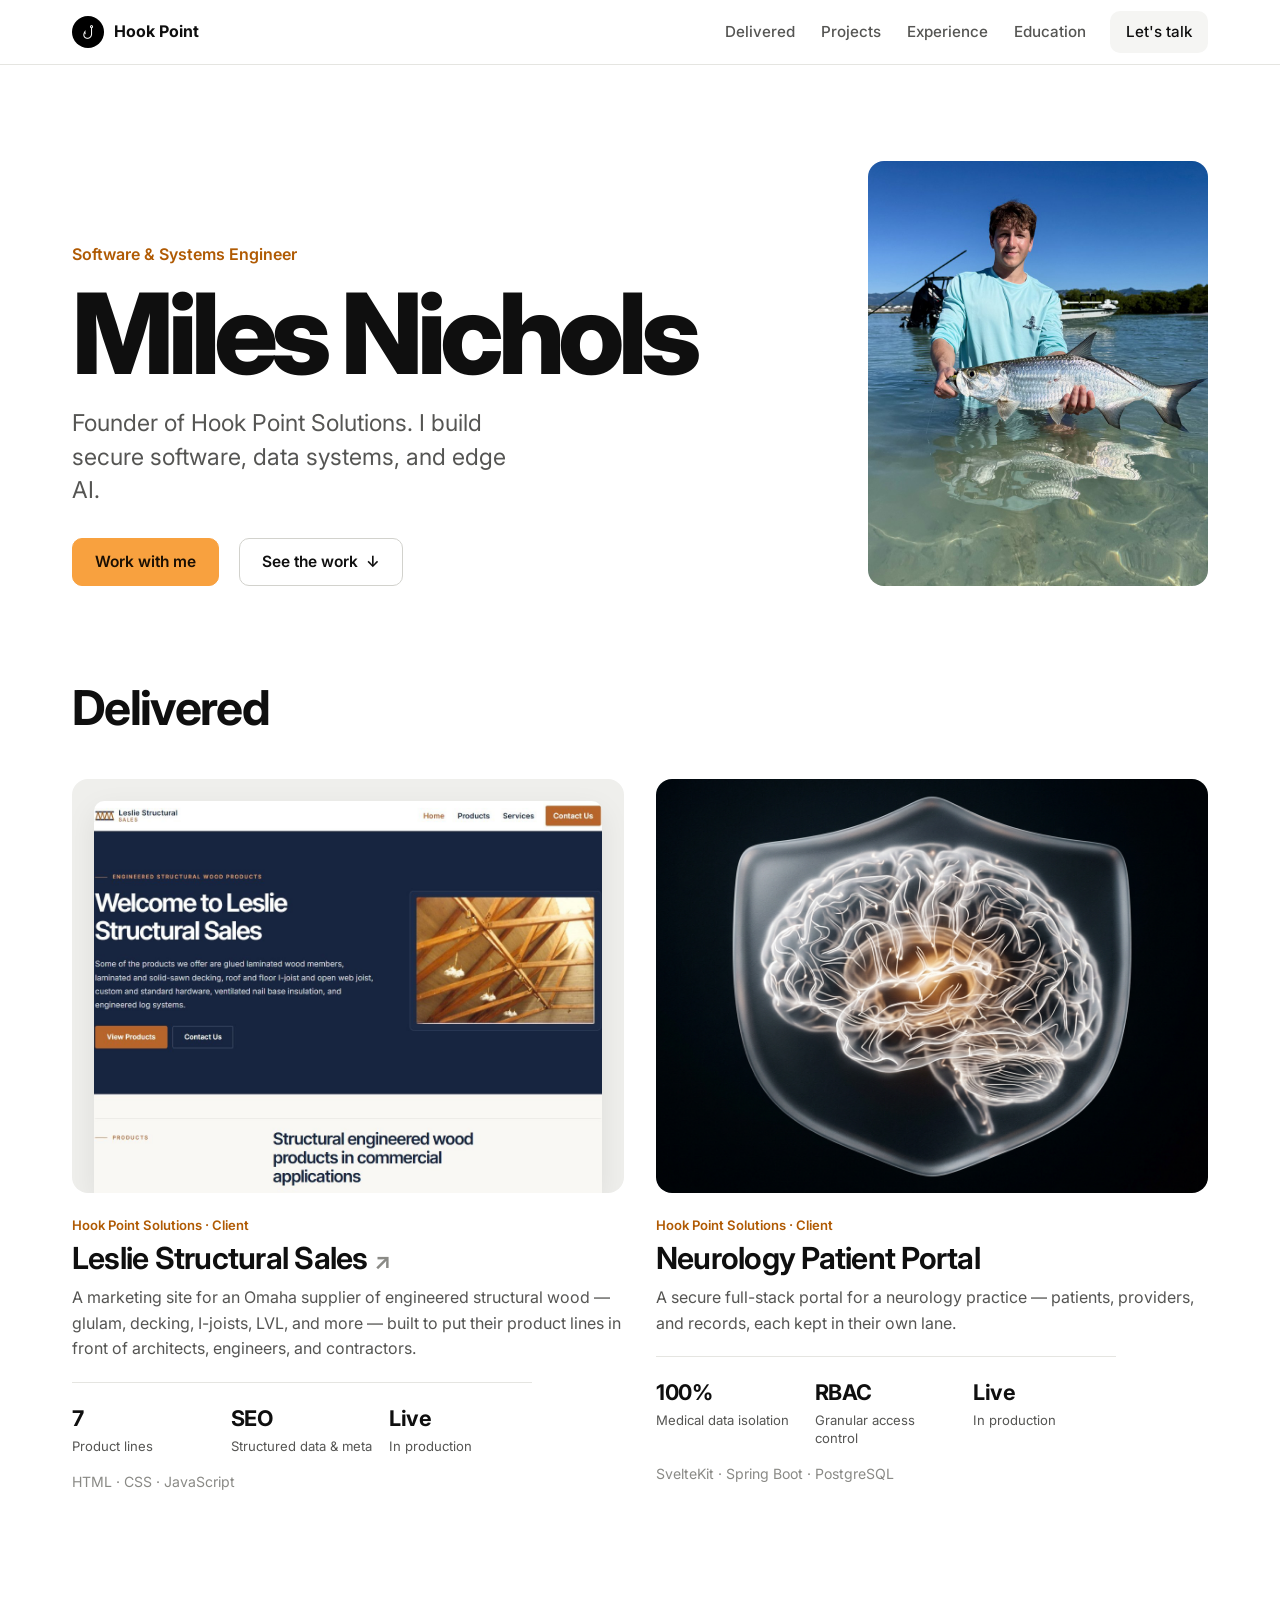
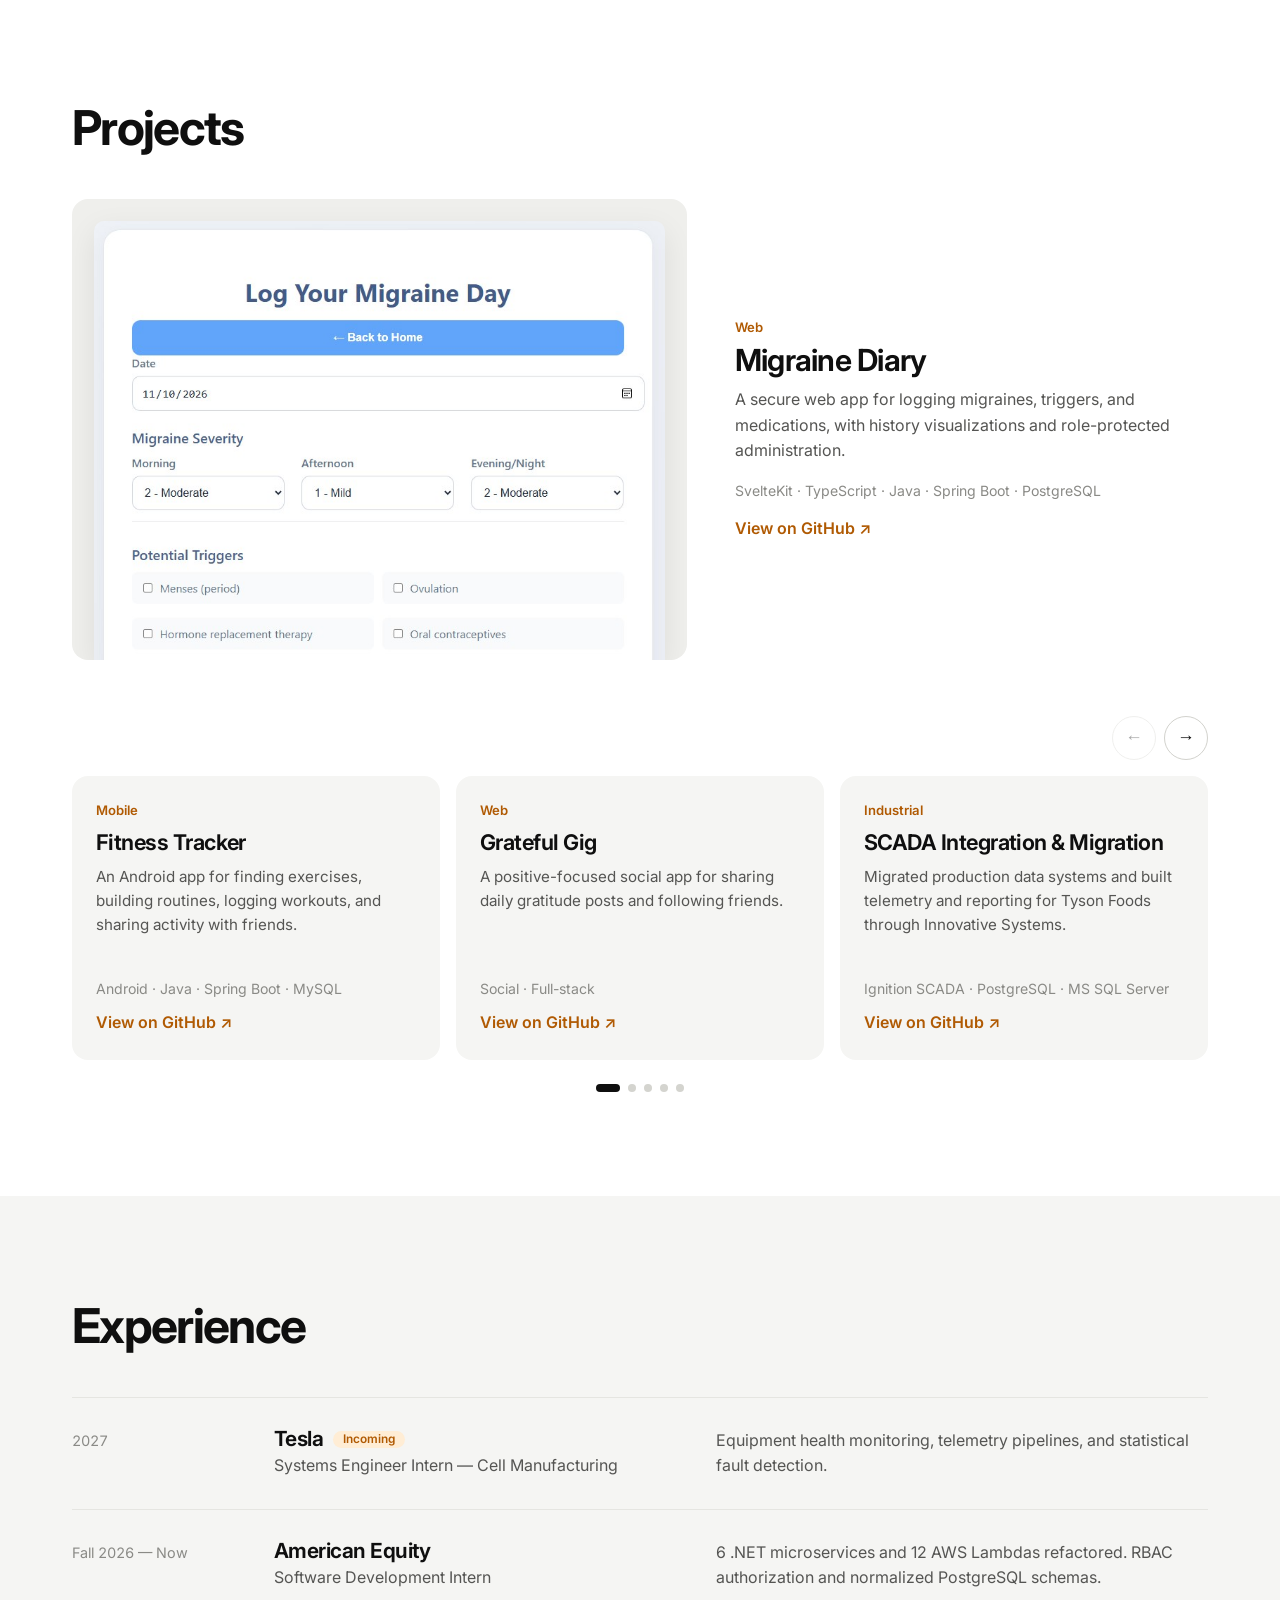
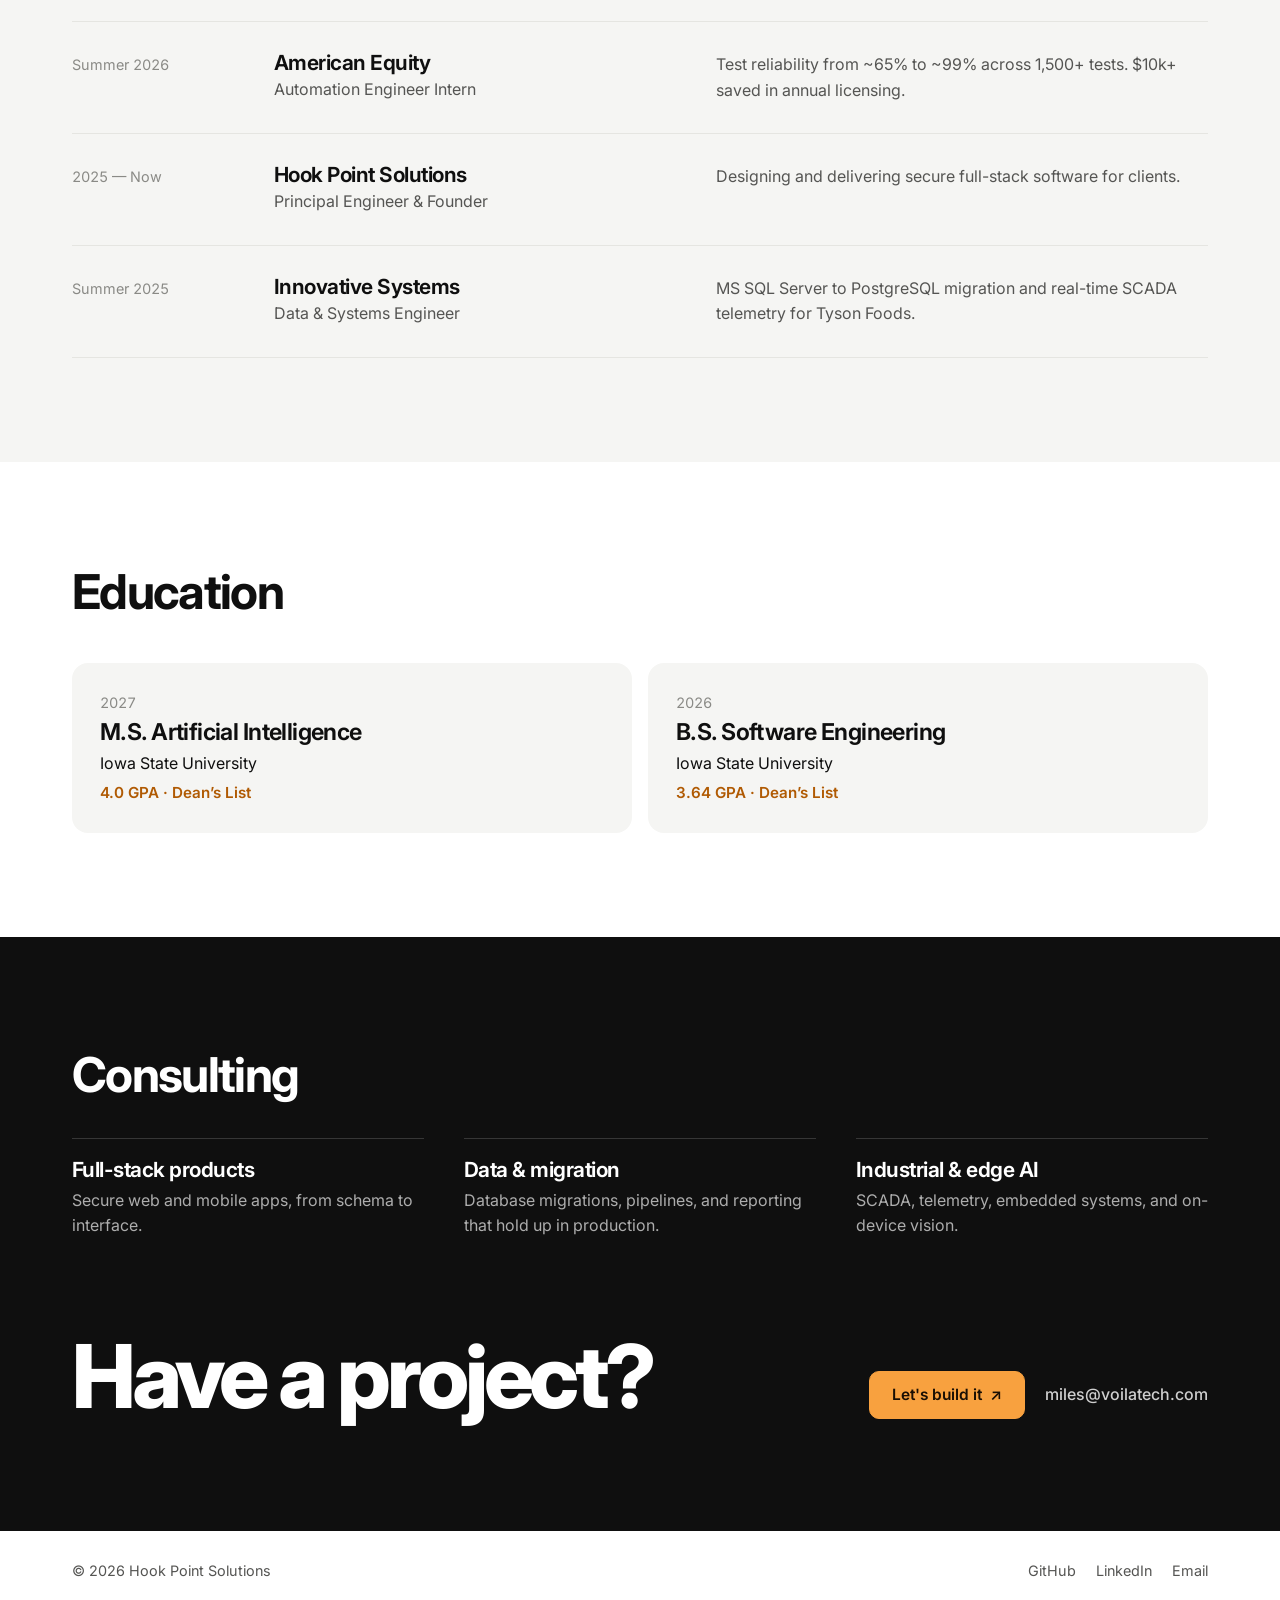
==== commit c16b5754: "changes" ====
--- a/index.html
+++ b/index.html
@@ -21,9 +21,9 @@
   <link rel="apple-touch-icon" href="logo.jpg?v=2">
   <link rel="preconnect" href="https://fonts.googleapis.com">
   <link rel="preconnect" href="https://fonts.gstatic.com" crossorigin>
-  <link rel="stylesheet" href="https://fonts.googleapis.com/css2?family=Inter:wght@400;500;600;700&display=swap">
-  <link rel="stylesheet" href="assets/css/styles.css?v=3">
-  <script defer src="assets/js/main.js?v=3"></script>
+  <link rel="stylesheet" href="https://fonts.googleapis.com/css2?family=Inter:wght@400;500;600;700;800&display=swap">
+  <link rel="stylesheet" href="assets/css/styles.css?v=4">
+  <script defer src="assets/js/main.js?v=4"></script>
 </head>
 <body>
 <a class="skip-link" href="#main">Skip to content</a>
@@ -40,8 +40,8 @@
     <nav class="site-nav" id="site-nav" aria-label="Primary">
       <ul>
         <li><a href="#delivered">Delivered</a></li>
+        <li><a href="#projects">Projects</a></li>
         <li><a href="#experience">Experience</a></li>
-        <li><a href="#projects">Projects</a></li>
         <li><a href="#education">Education</a></li>
         <li><a class="nav-cta" href="#consult">Let's talk</a></li>
       </ul>
@@ -51,199 +51,226 @@
 
 <main id="main">
 
-<section class="hero" id="top">
-  <div class="container">
-    <p class="kicker">Software &amp; Systems Engineer</p>
-    <h1>Miles Nichols</h1>
-    <p class="lead">Founder of Hook Point Solutions. I build secure software, data systems, and edge AI.</p>
-    <div class="actions">
-      <a class="btn" href="#consult">Work with me</a>
-      <a class="btn btn-line" href="#projects">See the work <span aria-hidden="true">&darr;</span></a>
-    </div>
-    <img class="hero-img" src="images/hero.png" width="1376" height="768" alt="" fetchpriority="high">
-  </div>
-</section>
-
-<section class="section" id="delivered">
-  <div class="container">
-    <h2>Delivered</h2>
-
-    <article class="case">
-      <img class="case-img" src="images/neuro-portal.png" width="1200" height="896" loading="lazy" alt="Abstract glowing neural filaments shaped like a brain inside a glass shield">
-      <div class="case-text">
-        <p class="label">Hook Point Solutions · Client</p>
-        <h3>Neurology Patient Portal</h3>
-        <p>A secure full-stack portal for a neurology practice — patients, providers, and records, each kept in their own lane.</p>
-        <dl class="facts">
-          <div><dt>100%</dt><dd>Medical data isolation</dd></div>
-          <div><dt>RBAC</dt><dd>Granular access control</dd></div>
-          <div><dt>Live</dt><dd>In production</dd></div>
-        </dl>
-        <p class="stack"><span class="sr-only">Stack: </span>SvelteKit · Spring Boot · PostgreSQL</p>
+<!-- Intro -->
+<section class="intro" id="top">
+  <div class="container intro-grid">
+    <div class="intro-text">
+      <p class="kicker">Software &amp; Systems Engineer</p>
+      <h1>Miles Nichols</h1>
+      <p class="lead">Founder of Hook Point Solutions. I build secure software, data systems, and edge AI.</p>
+      <div class="actions">
+        <a class="btn" href="#consult">Work with me</a>
+        <a class="btn btn-line" href="#delivered">See the work <span aria-hidden="true">&darr;</span></a>
+      </div>
+    </div>
+    <!-- Your photo: save it as images/headshot.jpg. Until that file exists this block hides itself. -->
+    <figure class="portrait">
+      <img src="images/headshot.jpg" width="960" height="1200" alt="Miles Nichols wading in clear shallow water, holding a tarpon" onerror="this.parentNode.hidden=true">
+    </figure>
+  </div>
+</section>
+
+<!-- Delivered: client work gallery -->
+<section class="section section-tight" id="delivered">
+  <div class="container">
+    <div class="section-head">
+      <h2>Delivered</h2>
+    </div>
+    <div class="gallery">
+      <article class="work">
+        <a class="work-media" href="https://www.lesliestructural.com/" target="_blank" rel="noopener" tabindex="-1">
+          <img src="images/leslie-site.jpg" width="1440" height="900" loading="lazy" alt="The Leslie Structural Sales homepage">
+        </a>
+        <div class="work-body">
+          <p class="label">Hook Point Solutions · Client</p>
+          <h3><a href="https://www.lesliestructural.com/" target="_blank" rel="noopener">Leslie Structural Sales <span class="arrow" aria-hidden="true">&nearr;</span></a></h3>
+          <p>A marketing site for an Omaha supplier of engineered structural wood — glulam, decking, I-joists, LVL, and more — built to put their product lines in front of architects, engineers, and contractors.</p>
+          <dl class="facts">
+            <div><dt>7</dt><dd>Product lines</dd></div>
+            <div><dt>SEO</dt><dd>Structured data &amp; meta</dd></div>
+            <div><dt>Live</dt><dd>In production</dd></div>
+          </dl>
+          <p class="stack"><span class="sr-only">Stack: </span>HTML · CSS · JavaScript</p>
+        </div>
+      </article>
+
+      <article class="work">
+        <div class="work-media work-media-dark">
+          <img src="images/neuro-portal.png" width="1200" height="896" loading="lazy" alt="Abstract glowing neural filaments shaped like a brain inside a glass shield">
+        </div>
+        <div class="work-body">
+          <p class="label">Hook Point Solutions · Client</p>
+          <h3>Neurology Patient Portal</h3>
+          <p>A secure full-stack portal for a neurology practice — patients, providers, and records, each kept in their own lane.</p>
+          <dl class="facts">
+            <div><dt>100%</dt><dd>Medical data isolation</dd></div>
+            <div><dt>RBAC</dt><dd>Granular access control</dd></div>
+            <div><dt>Live</dt><dd>In production</dd></div>
+          </dl>
+          <p class="stack"><span class="sr-only">Stack: </span>SvelteKit · Spring Boot · PostgreSQL</p>
+        </div>
+      </article>
+    </div>
+  </div>
+</section>
+
+<!-- Projects: featured + slideshow -->
+<section class="section" id="projects">
+  <div class="container">
+    <div class="section-head">
+      <h2>Projects</h2>
+    </div>
+
+    <article class="feature">
+      <a class="work-media" href="https://github.com/miles-nichols?tab=repositories" target="_blank" rel="noopener" tabindex="-1">
+        <img src="images/migraine-diary.jpg" width="832" height="624" loading="lazy" alt="The Migraine Diary daily log form, with severity by time of day and a checklist of potential triggers">
+      </a>
+      <div class="work-body">
+        <p class="label">Web</p>
+        <h3>Migraine Diary</h3>
+        <p>A secure web app for logging migraines, triggers, and medications, with history visualizations and role-protected administration.</p>
+        <p class="stack"><span class="sr-only">Stack: </span>SvelteKit · TypeScript · Java · Spring Boot · PostgreSQL</p>
+        <a class="text-link" href="https://github.com/miles-nichols?tab=repositories" target="_blank" rel="noopener">View on GitHub <span aria-hidden="true">&nearr;</span></a>
       </div>
     </article>
 
-    <article class="case">
-      <a class="case-img-link" href="https://www.lesliestructural.com/" target="_blank" rel="noopener" tabindex="-1">
-        <img class="case-img case-shot" src="images/leslie-site.jpg" width="1440" height="900" loading="lazy" alt="The Leslie Structural Sales homepage">
-      </a>
-      <div class="case-text">
-        <p class="label">Hook Point Solutions · Client</p>
-        <h3>Leslie Structural Sales</h3>
-        <p>A marketing site for an Omaha supplier of engineered structural wood — glulam, decking, I-joists, LVL, and more — built to put their product lines in front of architects, engineers, and contractors.</p>
-        <dl class="facts">
-          <div><dt>7</dt><dd>Product lines</dd></div>
-          <div><dt>SEO</dt><dd>Structured data &amp; meta</dd></div>
-          <div><dt>Live</dt><dd>In production</dd></div>
-        </dl>
-        <p class="stack"><span class="sr-only">Stack: </span>HTML · CSS · JavaScript</p>
-        <a class="text-link" href="https://www.lesliestructural.com/" target="_blank" rel="noopener">lesliestructural.com <span aria-hidden="true">&nearr;</span></a>
-      </div>
-    </article>
-  </div>
-</section>
-
-<section class="section section-gray" id="experience">
-  <div class="container">
-    <h2>Experience</h2>
-    <ol class="rows">
-      <li>
-        <p class="when">2027</p>
-        <div class="what">
-          <h3>Tesla <span class="tag">Incoming</span></h3>
-          <p class="role">Systems Engineer Intern — Cell Manufacturing</p>
-        </div>
-        <p class="detail">Equipment health monitoring, telemetry pipelines, and statistical fault detection.</p>
-      </li>
-      <li>
-        <p class="when">Fall 2026 — Now</p>
-        <div class="what">
-          <h3>American Equity</h3>
-          <p class="role">Software Development Intern</p>
-        </div>
-        <p class="detail">6 .NET microservices and 12 AWS Lambdas refactored. RBAC authorization and normalized PostgreSQL schemas.</p>
-      </li>
-      <li>
-        <p class="when">Summer 2026</p>
-        <div class="what">
-          <h3>American Equity</h3>
-          <p class="role">Automation Engineer Intern</p>
-        </div>
-        <p class="detail">Test reliability from ~65% to ~99% across 1,500+ tests. $10k+ saved in annual licensing.</p>
-      </li>
-      <li>
-        <p class="when">2025 — Now</p>
-        <div class="what">
-          <h3>Hook Point Solutions</h3>
-          <p class="role">Principal Engineer &amp; Founder</p>
-        </div>
-        <p class="detail">Designing and delivering secure full-stack software for clients.</p>
-      </li>
-      <li>
-        <p class="when">Summer 2025</p>
-        <div class="what">
-          <h3>Innovative Systems</h3>
-          <p class="role">Data &amp; Systems Engineer</p>
-        </div>
-        <p class="detail">MS SQL Server to PostgreSQL migration and real-time SCADA telemetry for Tyson Foods.</p>
-      </li>
-    </ol>
-  </div>
-</section>
-
-<section class="section" id="projects">
-  <div class="container">
-    <div class="head-row">
-      <h2>Projects</h2>
+    <div class="slider-wrap">
       <div class="slider-btns">
         <button class="slider-btn" type="button" data-dir="-1" aria-label="Previous projects" aria-controls="project-track">&larr;</button>
         <button class="slider-btn" type="button" data-dir="1" aria-label="Next projects" aria-controls="project-track">&rarr;</button>
       </div>
-    </div>
-
-    <ul class="slider" id="project-track" tabindex="0" aria-label="Projects (scroll sideways for more)">
-      <li class="project">
-        <p class="label">Web</p>
-        <h3>Migraine Diary</h3>
-        <p>A secure web app for logging migraines, triggers, and medications, with history visualizations and role-protected administration.</p>
-        <p class="stack">SvelteKit · TypeScript · Java · Spring Boot · PostgreSQL</p>
-        <a class="text-link" href="https://github.com/miles-nichols?tab=repositories" target="_blank" rel="noopener">View on GitHub <span aria-hidden="true">&nearr;</span></a>
-      </li>
-      <li class="project">
-        <p class="label">Mobile</p>
-        <h3>Fitness Tracker</h3>
-        <p>An Android app for finding exercises, building routines, logging workouts, and sharing activity with friends.</p>
-        <p class="stack">Android · Java · Spring Boot · MySQL</p>
-        <a class="text-link" href="https://github.com/miles-nichols?tab=repositories" target="_blank" rel="noopener">View on GitHub <span aria-hidden="true">&nearr;</span></a>
-      </li>
-      <li class="project">
-        <p class="label">Web</p>
-        <h3>Grateful Gig</h3>
-        <p>A positive-focused social app for sharing daily gratitude posts and following friends.</p>
-        <p class="stack">Social · Full-stack</p>
-        <a class="text-link" href="https://github.com/miles-nichols?tab=repositories" target="_blank" rel="noopener">View on GitHub <span aria-hidden="true">&nearr;</span></a>
-      </li>
-      <li class="project">
-        <p class="label">Industrial</p>
-        <h3>SCADA Integration &amp; Migration</h3>
-        <p>Migrated production data systems and built telemetry and reporting for Tyson Foods through Innovative Systems.</p>
-        <p class="stack">Ignition SCADA · PostgreSQL · MS SQL Server</p>
-        <a class="text-link" href="https://github.com/miles-nichols?tab=repositories" target="_blank" rel="noopener">View on GitHub <span aria-hidden="true">&nearr;</span></a>
-      </li>
-      <li class="project">
-        <p class="label">Embedded</p>
-        <h3>Autonomous Robot Navigation</h3>
-        <p>Embedded control and obstacle avoidance using sensors and servos, with a Python tool for live sensor visualization. Led a 6-person team.</p>
-        <p class="stack">C · Python · TM4C123</p>
-        <a class="text-link" href="https://github.com/miles-nichols?tab=repositories" target="_blank" rel="noopener">View on GitHub <span aria-hidden="true">&nearr;</span></a>
-      </li>
-      <li class="project">
-        <p class="label">AI</p>
-        <h3>Edge-AI Wildlife Classifier</h3>
-        <p>A Raspberry Pi vision system connecting sensor-triggered detection to a cloud-backed web application.</p>
-        <p class="stack">Python · Raspberry Pi · ML · Cloud</p>
-        <a class="text-link" href="https://github.com/miles-nichols?tab=repositories" target="_blank" rel="noopener">View on GitHub <span aria-hidden="true">&nearr;</span></a>
-      </li>
-      <li class="project">
-        <p class="label">AI</p>
-        <h3>ASL Real-Time Transcription</h3>
-        <p>Computer vision that translates sign-language video in real time at 99.28% classification accuracy.</p>
-        <p class="stack">MediaPipe · OpenCV · SVM · Python</p>
-        <a class="text-link" href="https://github.com/miles-nichols?tab=repositories" target="_blank" rel="noopener">View on GitHub <span aria-hidden="true">&nearr;</span></a>
-      </li>
-      <li class="project">
-        <p class="label">Systems</p>
-        <h3>ARMv8 / LEGv8 Disassembler</h3>
-        <p>Decodes 32-bit machine code into assembly across 5 instruction formats, alongside hand-optimized C.</p>
-        <p class="stack">Java · LEGv8 · C</p>
-        <a class="text-link" href="https://github.com/miles-nichols?tab=repositories" target="_blank" rel="noopener">View on GitHub <span aria-hidden="true">&nearr;</span></a>
-      </li>
-    </ul>
-    <div class="slider-dots" aria-hidden="true"></div>
-  </div>
-</section>
-
-<section class="section section-gray" id="education">
-  <div class="container">
-    <h2>Education</h2>
+      <ul class="slider" id="project-track" tabindex="0" aria-label="More projects (scroll sideways)">
+        <li class="project">
+          <p class="label">Mobile</p>
+          <h3>Fitness Tracker</h3>
+          <p>An Android app for finding exercises, building routines, logging workouts, and sharing activity with friends.</p>
+          <p class="stack">Android · Java · Spring Boot · MySQL</p>
+          <a class="text-link" href="https://github.com/miles-nichols?tab=repositories" target="_blank" rel="noopener">View on GitHub <span aria-hidden="true">&nearr;</span></a>
+        </li>
+        <li class="project">
+          <p class="label">Web</p>
+          <h3>Grateful Gig</h3>
+          <p>A positive-focused social app for sharing daily gratitude posts and following friends.</p>
+          <p class="stack">Social · Full-stack</p>
+          <a class="text-link" href="https://github.com/miles-nichols?tab=repositories" target="_blank" rel="noopener">View on GitHub <span aria-hidden="true">&nearr;</span></a>
+        </li>
+        <li class="project">
+          <p class="label">Industrial</p>
+          <h3>SCADA Integration &amp; Migration</h3>
+          <p>Migrated production data systems and built telemetry and reporting for Tyson Foods through Innovative Systems.</p>
+          <p class="stack">Ignition SCADA · PostgreSQL · MS SQL Server</p>
+          <a class="text-link" href="https://github.com/miles-nichols?tab=repositories" target="_blank" rel="noopener">View on GitHub <span aria-hidden="true">&nearr;</span></a>
+        </li>
+        <li class="project">
+          <p class="label">Embedded</p>
+          <h3>Autonomous Robot Navigation</h3>
+          <p>Embedded control and obstacle avoidance using sensors and servos, with a Python tool for live sensor visualization. Led a 6-person team.</p>
+          <p class="stack">C · Python · TM4C123</p>
+          <a class="text-link" href="https://github.com/miles-nichols?tab=repositories" target="_blank" rel="noopener">View on GitHub <span aria-hidden="true">&nearr;</span></a>
+        </li>
+        <li class="project">
+          <p class="label">AI</p>
+          <h3>Edge-AI Wildlife Classifier</h3>
+          <p>A Raspberry Pi vision system connecting sensor-triggered detection to a cloud-backed web application.</p>
+          <p class="stack">Python · Raspberry Pi · ML · Cloud</p>
+          <a class="text-link" href="https://github.com/miles-nichols?tab=repositories" target="_blank" rel="noopener">View on GitHub <span aria-hidden="true">&nearr;</span></a>
+        </li>
+        <li class="project">
+          <p class="label">AI</p>
+          <h3>ASL Real-Time Transcription</h3>
+          <p>Computer vision that translates sign-language video in real time at 99.28% classification accuracy.</p>
+          <p class="stack">MediaPipe · OpenCV · SVM · Python</p>
+          <a class="text-link" href="https://github.com/miles-nichols?tab=repositories" target="_blank" rel="noopener">View on GitHub <span aria-hidden="true">&nearr;</span></a>
+        </li>
+        <li class="project">
+          <p class="label">Systems</p>
+          <h3>ARMv8 / LEGv8 Disassembler</h3>
+          <p>Decodes 32-bit machine code into assembly across 5 instruction formats, alongside hand-optimized C.</p>
+          <p class="stack">Java · LEGv8 · C</p>
+          <a class="text-link" href="https://github.com/miles-nichols?tab=repositories" target="_blank" rel="noopener">View on GitHub <span aria-hidden="true">&nearr;</span></a>
+        </li>
+      </ul>
+      <div class="slider-dots" aria-hidden="true"></div>
+    </div>
+  </div>
+</section>
+
+<!-- Experience -->
+<section class="section section-gray" id="experience">
+  <div class="container">
+    <div class="section-head">
+      <h2>Experience</h2>
+    </div>
+    <ol class="rows">
+      <li>
+        <p class="when">2027</p>
+        <div class="what">
+          <h3>Tesla <span class="tag">Incoming</span></h3>
+          <p class="role">Systems Engineer Intern — Cell Manufacturing</p>
+        </div>
+        <p class="detail">Equipment health monitoring, telemetry pipelines, and statistical fault detection.</p>
+      </li>
+      <li>
+        <p class="when">Fall 2026 — Now</p>
+        <div class="what">
+          <h3>American Equity</h3>
+          <p class="role">Software Development Intern</p>
+        </div>
+        <p class="detail">6 .NET microservices and 12 AWS Lambdas refactored. RBAC authorization and normalized PostgreSQL schemas.</p>
+      </li>
+      <li>
+        <p class="when">Summer 2026</p>
+        <div class="what">
+          <h3>American Equity</h3>
+          <p class="role">Automation Engineer Intern</p>
+        </div>
+        <p class="detail">Test reliability from ~65% to ~99% across 1,500+ tests. $10k+ saved in annual licensing.</p>
+      </li>
+      <li>
+        <p class="when">2025 — Now</p>
+        <div class="what">
+          <h3>Hook Point Solutions</h3>
+          <p class="role">Principal Engineer &amp; Founder</p>
+        </div>
+        <p class="detail">Designing and delivering secure full-stack software for clients.</p>
+      </li>
+      <li>
+        <p class="when">Summer 2025</p>
+        <div class="what">
+          <h3>Innovative Systems</h3>
+          <p class="role">Data &amp; Systems Engineer</p>
+        </div>
+        <p class="detail">MS SQL Server to PostgreSQL migration and real-time SCADA telemetry for Tyson Foods.</p>
+      </li>
+    </ol>
+  </div>
+</section>
+
+<!-- Education -->
+<section class="section" id="education">
+  <div class="container">
+    <div class="section-head">
+      <h2>Education</h2>
+    </div>
     <div class="two-col">
       <article class="edu">
         <p class="when">2027</p>
         <h3>M.S. Artificial Intelligence</h3>
         <p>Iowa State University</p>
-        <p class="muted">4.0 GPA · Dean’s List</p>
+        <p class="grade">4.0 GPA · Dean’s List</p>
       </article>
       <article class="edu">
         <p class="when">2026</p>
         <h3>B.S. Software Engineering</h3>
         <p>Iowa State University</p>
-        <p class="muted">3.64 GPA · Dean’s List</p>
+        <p class="grade">3.64 GPA · Dean’s List</p>
       </article>
     </div>
   </div>
 </section>
 
-<section class="section" id="consult">
+<!-- Consulting + contact -->
+<section class="consult" id="consult">
   <div class="container">
     <h2>Consulting</h2>
     <ul class="three-col">
@@ -251,12 +278,11 @@
       <li><h3>Data &amp; migration</h3><p>Database migrations, pipelines, and reporting that hold up in production.</p></li>
       <li><h3>Industrial &amp; edge AI</h3><p>SCADA, telemetry, embedded systems, and on-device vision.</p></li>
     </ul>
-
     <div class="contact">
-      <h3>Have a project?</h3>
+      <p class="contact-q">Have a project?</p>
       <div class="actions">
         <a class="btn" href="mailto:miles@voilatech.com">Let's build it <span aria-hidden="true">&nearr;</span></a>
-        <a class="text-link" href="mailto:miles@voilatech.com">miles@voilatech.com</a>
+        <a class="contact-mail" href="mailto:miles@voilatech.com">miles@voilatech.com</a>
       </div>
     </div>
   </div>
--- a/assets/css/styles.css
+++ b/assets/css/styles.css
@@ -3,31 +3,33 @@
    so browsers load the new version instead of a cached copy. */
 
 :root {
-  --text: #111111;
-  --muted: #5c5c5c;
-  --faint: #8a8a8a;
+  --text: #0f0f0f;
+  --muted: #555553;
+  --faint: #8a8a86;
   --bg: #ffffff;
-  --gray: #f6f6f4;
-  --line: #e6e6e3;
+  --gray: #f5f5f3;
+  --frame: #efefec;
+  --line: #e5e5e1;
   --accent: #f8a13f;        /* brand amber: button fill */
-  --accent-text: #b45f06;   /* darker amber for text on white */
-  --max: 1120px;
+  --accent-text: #b05a03;   /* darker amber for text on white */
+  --max: 1200px;
   --pad: 20px;
   --header: 64px;
+  --radius: 16px;
   --font: "Inter", system-ui, -apple-system, "Segoe UI", Roboto, Arial, sans-serif;
 }
 
 *, *::before, *::after { box-sizing: border-box; }
-html { -webkit-text-size-adjust: 100%; scroll-behavior: smooth; scroll-padding-top: calc(var(--header) + 16px); }
-body { margin: 0; font: 400 1rem/1.65 var(--font); color: var(--text); background: var(--bg); -webkit-font-smoothing: antialiased; }
+html { -webkit-text-size-adjust: 100%; scroll-behavior: smooth; scroll-padding-top: calc(var(--header) + 12px); }
+body { margin: 0; font: 400 1rem/1.6 var(--font); color: var(--text); background: var(--bg); -webkit-font-smoothing: antialiased; }
 img { max-width: 100%; height: auto; display: block; }
 a { color: inherit; }
-h1, h2, h3 { margin: 0; line-height: 1.15; letter-spacing: -.02em; font-weight: 700; }
-h2 { font-size: clamp(1.9rem, 4vw, 2.6rem); margin-bottom: 40px; }
-h3 { font-size: 1.25rem; font-weight: 600; }
+h1, h2, h3 { margin: 0; line-height: 1.1; letter-spacing: -.025em; font-weight: 700; }
+h2 { font-size: clamp(2rem, 4.4vw, 3rem); letter-spacing: -.035em; }
+h3 { font-size: 1.3rem; font-weight: 650; }
 p { margin: 0; }
 ul, ol { margin: 0; padding: 0; list-style: none; }
-dl, dd { margin: 0; }
+dl, dd, figure { margin: 0; }
 
 .container { width: 100%; max-width: var(--max); margin: 0 auto; padding: 0 var(--pad); }
 @media (min-width: 700px) { :root { --pad: 32px; } }
@@ -36,23 +38,21 @@
 .skip-link { position: absolute; left: -9999px; top: 8px; z-index: 100; padding: 10px 16px; background: var(--text); color: #fff; }
 .skip-link:focus { left: 8px; }
 :focus-visible { outline: 2px solid var(--accent-text); outline-offset: 3px; border-radius: 4px; }
-.muted { color: var(--muted); }
-
-/* ---------- Buttons & links ---------- */
+
+/* ---------- Buttons & small text ---------- */
 .btn {
-  display: inline-flex; align-items: center; gap: 8px; min-height: 46px; padding: 11px 22px;
-  border: 1px solid var(--accent); border-radius: 8px; background: var(--accent); color: #1a0f04;
-  font: 600 .95rem/1 var(--font); text-decoration: none; transition: background-color .15s ease, border-color .15s ease;
+  display: inline-flex; align-items: center; gap: 8px; min-height: 48px; padding: 12px 22px;
+  border: 1px solid var(--accent); border-radius: 10px; background: var(--accent); color: #1a0f04;
+  font: 600 .97rem/1 var(--font); text-decoration: none; transition: background-color .15s ease, border-color .15s ease, color .15s ease;
 }
 .btn:hover { background: #ef9226; border-color: #ef9226; }
-.btn-line { background: transparent; border-color: #cfcfcb; color: var(--text); }
-.btn-line:hover { background: var(--gray); border-color: var(--text); }
+.btn-line { background: #fff; border-color: #d2d2cd; color: var(--text); }
+.btn-line:hover { background: var(--text); border-color: var(--text); color: #fff; }
 .actions { display: flex; flex-wrap: wrap; align-items: center; gap: 12px 20px; }
 .text-link { color: var(--accent-text); font-weight: 600; text-decoration: none; }
 .text-link:hover { text-decoration: underline; text-underline-offset: 4px; }
-
-.label { font-size: .85rem; font-weight: 600; color: var(--accent-text); }
-.stack { font-size: .9rem; color: var(--faint); }
+.label { font-size: .82rem; font-weight: 600; color: var(--accent-text); }
+.stack { font-size: .88rem; color: var(--faint); }
 
 /* ---------- Header & navigation ---------- */
 .site-header { position: sticky; top: 0; z-index: 50; background: rgba(255,255,255,.94); border-bottom: 1px solid var(--line); -webkit-backdrop-filter: blur(8px); backdrop-filter: blur(8px); }
@@ -62,7 +62,7 @@
 
 .menu-btn {
   display: inline-flex; flex-direction: column; justify-content: center; gap: 6px; width: 44px; height: 44px; padding: 0 11px;
-  border: 1px solid var(--line); border-radius: 8px; background: #fff; cursor: pointer;
+  border: 1px solid var(--line); border-radius: 10px; background: #fff; cursor: pointer;
 }
 .menu-btn span { display: block; height: 2px; background: var(--text); border-radius: 2px; transition: transform .2s ease; }
 .menu-btn[aria-expanded="true"] span:first-child { transform: translateY(4px) rotate(45deg); }
@@ -73,123 +73,149 @@
 .site-nav ul { padding: 8px var(--pad) 20px; }
 .site-nav a { display: block; padding: 12px 0; font-weight: 500; color: var(--muted); text-decoration: none; border-bottom: 1px solid var(--line); }
 .site-nav a:hover, .site-nav a[aria-current="true"] { color: var(--text); }
-.site-nav .nav-cta { margin-top: 12px; border: 1px solid var(--text); border-radius: 8px; text-align: center; color: var(--text); }
+.site-nav .nav-cta { margin-top: 12px; border: 0; border-radius: 10px; background: var(--text); color: #fff; text-align: center; }
 .no-js .menu-btn { display: none; }
 .no-js .site-nav { display: block; position: static; border: 0; }
 
 @media (min-width: 820px) {
   .menu-btn { display: none; }
   .site-nav, .site-nav.is-open { display: block; position: static; border: 0; background: none; }
-  .site-nav ul { display: flex; align-items: center; gap: 4px; padding: 0; }
-  .site-nav a { padding: 8px 12px; border: 0; border-radius: 6px; font-size: .95rem; }
-  .site-nav a:hover { background: var(--gray); }
-  .site-nav a[aria-current="true"] { color: var(--text); box-shadow: inset 0 -2px 0 var(--accent); border-radius: 0; }
-  .site-nav .nav-cta { margin: 0 0 0 12px; padding: 8px 16px; border-radius: 8px; }
-  .site-nav .nav-cta:hover { background: var(--text); color: #fff; }
-}
-
-/* ---------- Hero ---------- */
-.hero { padding: 56px 0 72px; }
-.kicker { font-weight: 600; color: var(--accent-text); margin-bottom: 12px; }
-.hero h1 { font-size: clamp(2.9rem, 9vw, 5.5rem); letter-spacing: -.04em; line-height: 1; }
-.lead { max-width: 34ch; margin: 20px 0 32px; font-size: clamp(1.1rem, 2vw, 1.3rem); line-height: 1.55; color: var(--muted); }
-.hero-img { width: 100%; margin-top: 56px; aspect-ratio: 21 / 9; object-fit: cover; object-position: 70% center; border-radius: 14px; background: #000; }
-@media (max-width: 699px) { .hero-img { aspect-ratio: 4 / 3; } }
-@media (min-width: 900px) { .hero { padding: 96px 0 104px; } }
+  .site-nav ul { display: flex; align-items: center; gap: 2px; padding: 0; }
+  .site-nav a { padding: 8px 12px; border: 0; border-radius: 8px; font-size: .95rem; }
+  .site-nav a:hover { background: var(--gray); color: var(--text); }
+  .site-nav a[aria-current="true"] { color: var(--text); background: var(--gray); }
+  .site-nav .nav-cta { margin: 0 0 0 10px; padding: 9px 16px; color: #fff; }
+  .site-nav .nav-cta:hover { background: #333; color: #fff; }
+}
+
+/* ---------- Intro ---------- */
+.intro { padding: 56px 0 40px; }
+.intro-grid { display: grid; gap: 40px; align-items: end; }
+.kicker { font-weight: 600; color: var(--accent-text); margin-bottom: 14px; }
+.intro h1 { font-size: clamp(3.2rem, 10vw, 7rem); font-weight: 800; letter-spacing: -.055em; line-height: .92; }
+.lead { max-width: 32ch; margin: 22px 0 30px; font-size: clamp(1.15rem, 2.1vw, 1.45rem); line-height: 1.45; color: var(--muted); }
+.portrait { max-width: 220px; }
+@media (min-width: 600px) { .portrait { max-width: 300px; } }
+.portrait img { width: 100%; aspect-ratio: 4 / 5; object-fit: cover; border-radius: var(--radius); background: var(--frame); }
+@media (min-width: 900px) {
+  .intro { padding: 96px 0 56px; }
+  .intro-grid { grid-template-columns: 1fr 340px; gap: 64px; }
+  .portrait { justify-self: end; max-width: 340px; }
+}
 
 /* ---------- Sections ---------- */
-.section { padding: 80px 0; }
+.section { padding: 72px 0; }
+.section-tight { padding-top: 24px; }
 .section-gray { background: var(--gray); }
-@media (min-width: 900px) { .section { padding: 112px 0; } }
-
-/* ---------- Delivered ---------- */
-.case { display: grid; gap: 28px; align-items: center; }
-.case + .case { margin-top: 72px; }
-.case-img { width: 100%; aspect-ratio: 4 / 3; object-fit: cover; border-radius: 12px; background: var(--gray); }
-.case-shot { aspect-ratio: 16 / 10; object-position: top; border: 1px solid var(--line); }
-.case-img-link { display: block; border-radius: 12px; transition: opacity .15s ease; }
-.case-img-link:hover { opacity: .92; }
-.case-text h3 { font-size: clamp(1.6rem, 3vw, 2rem); margin: 6px 0 12px; }
-.case-text > p:not(.label):not(.stack) { color: var(--muted); }
-.case-text .stack { margin-top: 20px; }
-.case-text .text-link { display: inline-block; margin-top: 16px; }
-.facts { display: grid; grid-template-columns: repeat(3, minmax(0, 1fr)); gap: 16px; margin-top: 28px; padding-top: 24px; border-top: 1px solid var(--line); }
-.facts dt { font-size: 1.5rem; font-weight: 700; letter-spacing: -.02em; }
-.facts dd { font-size: .85rem; line-height: 1.4; color: var(--muted); margin-top: 2px; }
-@media (min-width: 900px) {
-  .case { grid-template-columns: 1.15fr 1fr; gap: 56px; }
-  .case + .case { grid-template-columns: 1fr 1.15fr; }
-  .case + .case > :first-child { order: 2; }
-  .case + .case { margin-top: 96px; }
-}
+.section-head { margin-bottom: 32px; }
+@media (min-width: 900px) { .section { padding: 104px 0; } .section-tight { padding-top: 40px; } .section-head { margin-bottom: 44px; } }
+
+/* ---------- Work cards (Delivered + featured project) ---------- */
+.gallery { display: grid; gap: 40px; }
+@media (min-width: 860px) { .gallery { grid-template-columns: 1fr 1fr; gap: 32px; } }
+
+.work-media {
+  display: block; overflow: hidden; border-radius: var(--radius); background: var(--frame);
+  padding: 22px 22px 0; aspect-ratio: 4 / 3;
+}
+.work-media img {
+  width: 100%; height: 100%; object-fit: cover; object-position: top;
+  border-radius: 10px 10px 0 0; box-shadow: 0 1px 0 rgba(0,0,0,.04), 0 10px 30px rgba(0,0,0,.08);
+  transition: transform .5s cubic-bezier(.2,.7,.2,1);
+}
+.work:hover .work-media img, .feature:hover .work-media img { transform: translateY(-6px); }
+.work-media-dark { background: #05070b; padding: 0; }
+.work-media-dark img { border-radius: 0; box-shadow: none; object-position: center; }
+.work:hover .work-media-dark img { transform: scale(1.03); }
+
+.work-body { padding-top: 22px; }
+.work-body h3 { font-size: clamp(1.5rem, 2.6vw, 1.9rem); margin: 6px 0 10px; }
+.work-body h3 a { text-decoration: none; }
+.work-body h3 a:hover { color: var(--accent-text); }
+.arrow { font-size: .75em; color: var(--faint); }
+.work-body > p:not(.label):not(.stack) { color: var(--muted); max-width: 56ch; }
+.work-body .stack { margin-top: 16px; }
+.work-body .text-link { display: inline-block; margin-top: 14px; }
+
+.facts { display: grid; grid-template-columns: repeat(3, minmax(0, 1fr)); gap: 16px; max-width: 460px; margin-top: 20px; padding-top: 18px; border-top: 1px solid var(--line); }
+.facts dt { font-size: 1.35rem; font-weight: 700; letter-spacing: -.02em; }
+.facts dd { font-size: .82rem; line-height: 1.35; color: var(--muted); margin-top: 2px; }
+
+.feature { display: grid; gap: 4px; }
+@media (min-width: 860px) {
+  .feature { grid-template-columns: 1.3fr 1fr; gap: 48px; align-items: center; }
+  .feature .work-body { padding-top: 0; }
+}
+
+/* ---------- Projects slider ---------- */
+.slider-wrap { position: relative; margin-top: 56px; }
+.slider-btns { display: flex; justify-content: flex-end; gap: 8px; margin-bottom: 16px; }
+.slider-btn {
+  width: 44px; height: 44px; border: 1px solid #d2d2cd; border-radius: 50%; background: #fff; color: var(--text);
+  font-size: 1.1rem; cursor: pointer; transition: background-color .15s ease, border-color .15s ease, color .15s ease, opacity .15s ease;
+}
+.slider-btn:hover:not(:disabled) { background: var(--text); border-color: var(--text); color: #fff; }
+.slider-btn:disabled { opacity: .35; cursor: default; }
+.no-js .slider-btns, .no-js .slider-dots { display: none; }
+
+.slider {
+  display: flex; gap: 16px; overflow-x: auto; scroll-snap-type: x mandatory; scroll-behavior: smooth;
+  overscroll-behavior-x: contain; scrollbar-width: none;
+}
+.slider::-webkit-scrollbar { display: none; }
+.slider:focus-visible { outline-offset: 6px; }
+.project {
+  flex: 0 0 85%; scroll-snap-align: start; display: flex; flex-direction: column; gap: 10px; min-height: 280px;
+  padding: 24px; border-radius: var(--radius); background: var(--gray); transition: background-color .15s ease;
+}
+.project:hover { background: var(--frame); }
+.project h3 { font-size: 1.35rem; }
+.project > p:not(.label):not(.stack) { color: var(--muted); font-size: .95rem; }
+.project .stack { margin-top: auto; padding-top: 6px; }
+@media (min-width: 640px) { .project { flex-basis: calc((100% - 16px) / 2); } }
+@media (min-width: 1000px) { .project { flex-basis: calc((100% - 32px) / 3); } }
+
+.slider-dots { display: flex; justify-content: center; gap: 8px; margin-top: 24px; }
+.slider-dots button { width: 8px; height: 8px; padding: 0; border: 0; border-radius: 999px; background: #d4d4cf; cursor: pointer; transition: width .2s ease, background-color .2s ease; }
+.slider-dots button[aria-current="true"] { width: 24px; background: var(--text); }
 
 /* ---------- Experience ---------- */
 .rows { border-top: 1px solid var(--line); }
-.rows li { display: grid; gap: 6px; padding: 28px 0; border-bottom: 1px solid var(--line); }
+.rows li { display: grid; gap: 6px; padding: 26px 0; border-bottom: 1px solid var(--line); }
 .when { font-size: .9rem; color: var(--faint); font-variant-numeric: tabular-nums; }
 .what h3 { display: flex; flex-wrap: wrap; align-items: center; gap: 10px; }
 .role { color: var(--muted); margin-top: 2px; }
 .detail { color: var(--muted); margin-top: 6px; }
-.tag { padding: 2px 10px; border-radius: 999px; background: #fff1df; color: var(--accent-text); font-size: .75rem; font-weight: 600; letter-spacing: 0; }
+.tag { padding: 2px 10px; border-radius: 999px; background: #ffedd5; color: var(--accent-text); font-size: .74rem; font-weight: 600; letter-spacing: 0; }
 @media (min-width: 900px) {
-  .rows li { grid-template-columns: 170px 1fr 1.2fr; gap: 32px; align-items: baseline; }
+  .rows li { grid-template-columns: 170px 1fr 1.2fr; gap: 32px; align-items: baseline; padding: 30px 0; }
   .detail { margin-top: 0; }
 }
 
-/* ---------- Projects slider ---------- */
-.head-row { display: flex; align-items: flex-end; justify-content: space-between; gap: 16px; margin-bottom: 40px; }
-.head-row h2 { margin: 0; }
-.slider-btns { display: flex; gap: 8px; }
-.slider-btn {
-  width: 44px; height: 44px; border: 1px solid #cfcfcb; border-radius: 50%; background: #fff; color: var(--text);
-  font-size: 1.1rem; cursor: pointer; transition: background-color .15s ease, border-color .15s ease, opacity .15s ease;
-}
-.slider-btn:hover:not(:disabled) { background: var(--text); border-color: var(--text); color: #fff; }
-.slider-btn:disabled { opacity: .35; cursor: default; }
-.no-js .slider-btns, .no-js .slider-dots { display: none; }
-
-.slider {
-  display: flex; gap: 16px; overflow-x: auto; scroll-snap-type: x mandatory; scroll-behavior: smooth;
-  overscroll-behavior-x: contain; scrollbar-width: none; padding-bottom: 4px;
-}
-.slider::-webkit-scrollbar { display: none; }
-.slider:focus-visible { outline-offset: 6px; }
-.project {
-  flex: 0 0 85%; scroll-snap-align: start; display: flex; flex-direction: column; gap: 10px;
-  padding: 24px; border: 1px solid var(--line); border-radius: 12px; background: #fff;
-  transition: border-color .15s ease, transform .15s ease;
-}
-.project:hover { border-color: #c9c9c4; transform: translateY(-2px); }
-.project > p:not(.label):not(.stack) { color: var(--muted); font-size: .95rem; }
-.project .stack { margin-top: auto; padding-top: 8px; }
-@media (min-width: 640px) { .project { flex-basis: calc((100% - 16px) / 2); } }
-@media (min-width: 1000px) { .project { flex-basis: calc((100% - 32px) / 3); } }
-
-.slider-dots { display: flex; justify-content: center; gap: 8px; margin-top: 28px; }
-.slider-dots button { width: 8px; height: 8px; padding: 0; border: 0; border-radius: 999px; background: #d4d4d0; cursor: pointer; transition: width .2s ease, background-color .2s ease; }
-.slider-dots button[aria-current="true"] { width: 24px; background: var(--text); }
-
-/* ---------- Education & consulting ---------- */
-.two-col, .three-col { display: grid; gap: 16px; }
-.edu { padding: 28px; border-radius: 12px; background: #fff; border: 1px solid var(--line); }
-.edu h3 { font-size: 1.4rem; margin: 6px 0 4px; }
+/* ---------- Education ---------- */
+.two-col { display: grid; gap: 16px; }
 @media (min-width: 760px) { .two-col { grid-template-columns: 1fr 1fr; } }
-
-.three-col li { padding: 24px 0; border-top: 1px solid var(--line); }
-.three-col h3 { margin-bottom: 6px; }
-.three-col p { color: var(--muted); }
-@media (min-width: 900px) { .three-col { grid-template-columns: repeat(3, 1fr); gap: 40px; } }
-
-.contact { margin-top: 64px; padding: 40px 28px; border-radius: 14px; background: var(--text); color: #fff; }
-.contact h3 { font-size: clamp(1.8rem, 4vw, 2.5rem); margin-bottom: 24px; }
-.contact .text-link { color: #fff; }
-@media (min-width: 900px) {
-  .contact { display: flex; align-items: center; justify-content: space-between; padding: 48px 56px; }
-  .contact h3 { margin: 0; }
-}
+.edu { padding: 28px; border-radius: var(--radius); background: var(--gray); }
+.edu h3 { font-size: 1.45rem; margin: 6px 0 6px; }
+.edu .grade { color: var(--accent-text); font-weight: 600; margin-top: 4px; font-size: .95rem; }
+
+/* ---------- Consulting + contact (dark block) ---------- */
+.consult { background: var(--text); color: #fff; padding: 80px 0; }
+.consult h2 { color: #fff; margin-bottom: 36px; }
+.three-col { display: grid; gap: 28px; }
+.three-col li { padding-top: 20px; border-top: 1px solid rgba(255,255,255,.16); }
+.three-col h3 { margin-bottom: 6px; color: #fff; }
+.three-col p { color: rgba(255,255,255,.66); }
+@media (min-width: 900px) { .consult { padding: 112px 0; } .three-col { grid-template-columns: repeat(3, 1fr); gap: 40px; } }
+
+.contact { margin-top: 72px; display: grid; gap: 24px; }
+.contact-q { font-size: clamp(2.6rem, 8vw, 5.5rem); font-weight: 800; letter-spacing: -.05em; line-height: .95; }
+.contact-mail { color: rgba(255,255,255,.8); text-decoration: none; font-weight: 500; }
+.contact-mail:hover { color: #fff; text-decoration: underline; text-underline-offset: 4px; }
+@media (min-width: 900px) { .contact { grid-template-columns: 1fr auto; align-items: end; margin-top: 96px; } }
 
 /* ---------- Footer ---------- */
-.site-footer { padding: 28px 0; border-top: 1px solid var(--line); font-size: .9rem; color: var(--muted); }
+.site-footer { padding: 28px 0; font-size: .9rem; color: var(--muted); }
 .footer-bar { display: flex; flex-wrap: wrap; align-items: center; justify-content: space-between; gap: 12px 24px; }
 .footer-bar ul { display: flex; gap: 20px; }
 .footer-bar a { text-decoration: none; }
@@ -197,10 +223,11 @@
 
 /* ---------- 404 ---------- */
 .not-found { padding: 120px 0; }
-.not-found h1 { font-size: clamp(4rem, 14vw, 8rem); letter-spacing: -.04em; }
+.not-found h1 { font-size: clamp(4rem, 14vw, 8rem); font-weight: 800; letter-spacing: -.05em; }
 .not-found p { color: var(--muted); margin: 8px 0 28px; }
 
 @media (prefers-reduced-motion: reduce) {
   html, .slider { scroll-behavior: auto; }
-  .project, .project:hover { transition: none; transform: none; }
-}
+  .work-media img { transition: none; }
+  .work:hover .work-media img, .feature:hover .work-media img { transform: none; }
+}
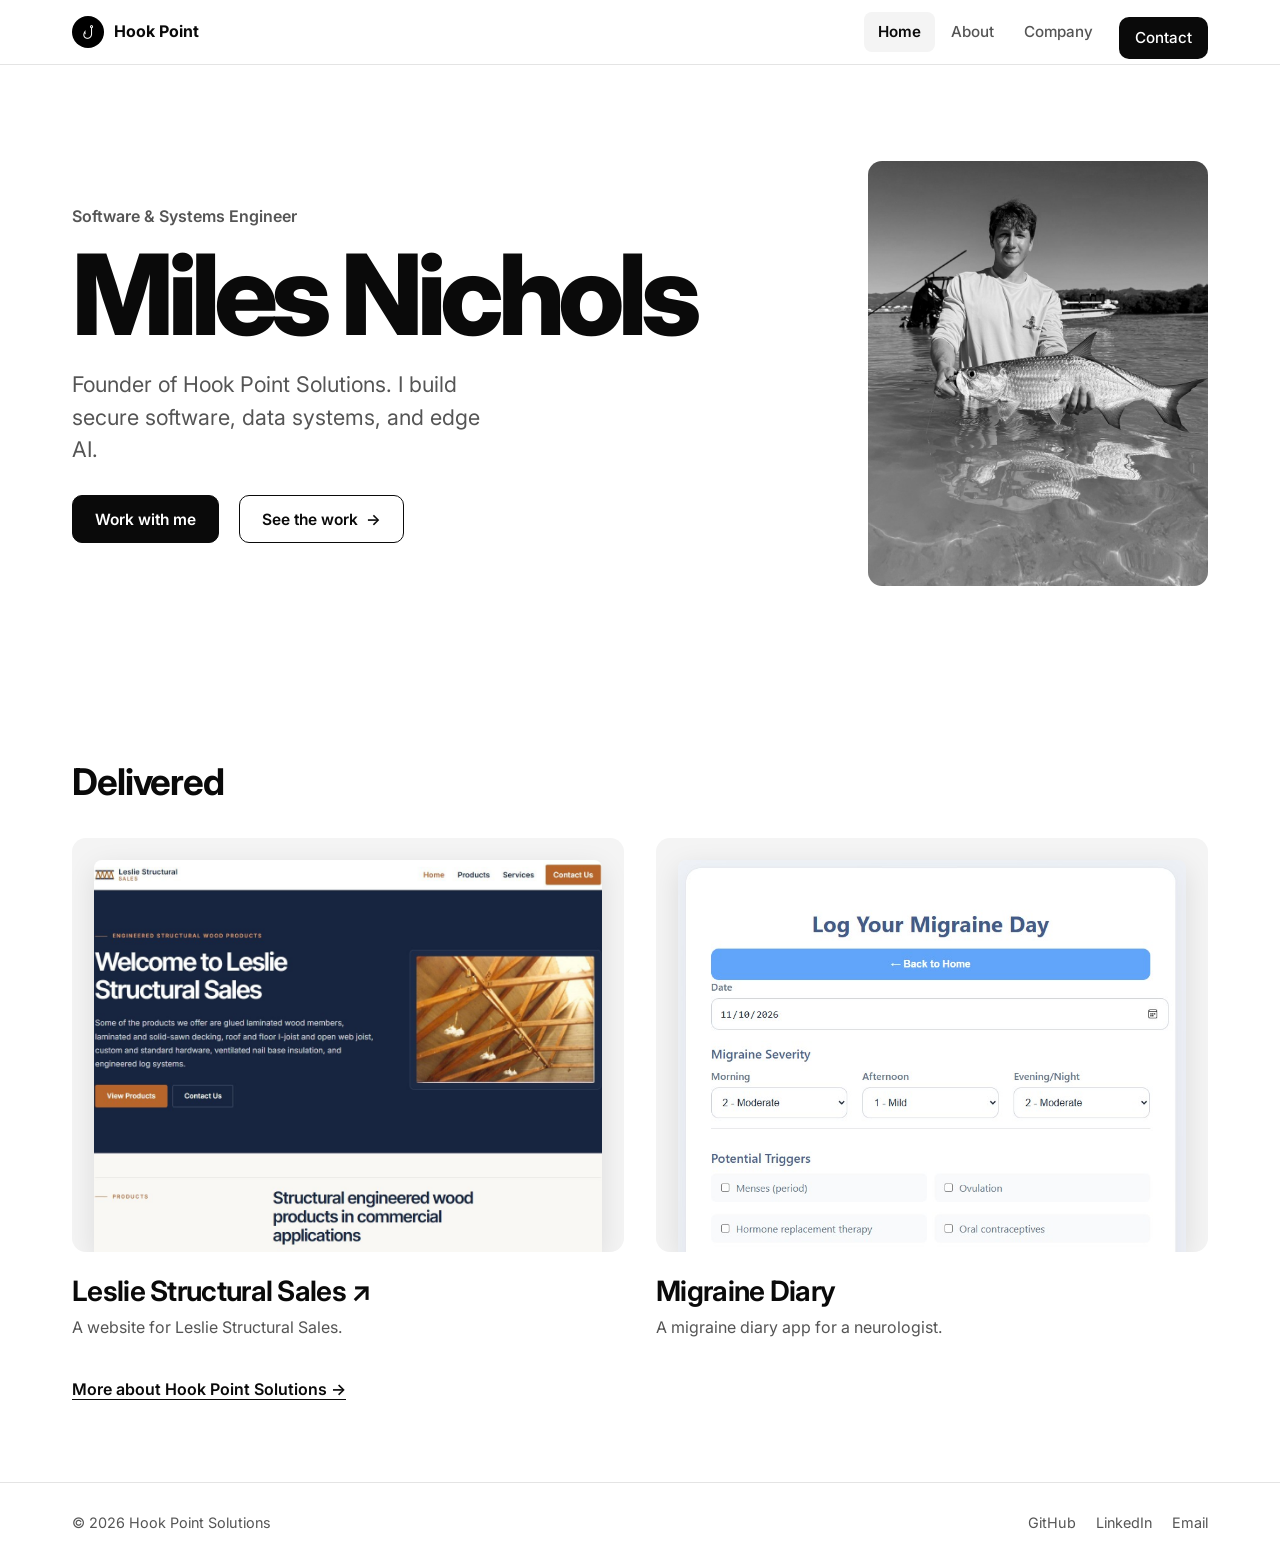
==== commit 9dcde458: "changes" ====
--- a/index.html
+++ b/index.html
@@ -7,287 +7,86 @@
   <meta name="description" content="Software &amp; systems engineer and founder of Hook Point Solutions. Secure full-stack software, data systems, and edge AI.">
   <link rel="canonical" href="https://hookpointsolutions.me/">
   <meta name="theme-color" content="#ffffff">
-  <meta name="color-scheme" content="light">
   <meta property="og:type" content="website">
   <meta property="og:title" content="Miles Nichols · Hook Point Solutions">
   <meta property="og:description" content="Secure full-stack software, data systems, and edge AI.">
   <meta property="og:url" content="https://hookpointsolutions.me/">
   <meta property="og:image" content="https://hookpointsolutions.me/banner.jpg">
   <meta name="twitter:card" content="summary_large_image">
-  <meta name="twitter:title" content="Miles Nichols · Hook Point Solutions">
-  <meta name="twitter:description" content="Secure full-stack software, data systems, and edge AI.">
   <meta name="twitter:image" content="https://hookpointsolutions.me/banner.jpg">
   <link rel="icon" href="logo.jpg?v=2" type="image/jpeg">
   <link rel="apple-touch-icon" href="logo.jpg?v=2">
   <link rel="preconnect" href="https://fonts.googleapis.com">
   <link rel="preconnect" href="https://fonts.gstatic.com" crossorigin>
   <link rel="stylesheet" href="https://fonts.googleapis.com/css2?family=Inter:wght@400;500;600;700;800&display=swap">
-  <link rel="stylesheet" href="assets/css/styles.css?v=4">
-  <script defer src="assets/js/main.js?v=4"></script>
+  <link rel="stylesheet" href="assets/css/styles.css?v=5">
+  <script defer src="assets/js/main.js?v=5"></script>
 </head>
 <body>
 <a class="skip-link" href="#main">Skip to content</a>
 
 <header class="site-header">
   <div class="container header-bar">
-    <a class="brand" href="#top">
+    <a class="brand" href="index.html">
       <img class="brand-logo" src="logo.jpg?v=2" alt="" width="32" height="32">
       <span>Hook Point</span>
     </a>
-    <button class="menu-btn" type="button" aria-expanded="false" aria-controls="site-nav" aria-label="Menu">
-      <span></span><span></span>
-    </button>
+    <button class="menu-btn" type="button" aria-expanded="false" aria-controls="site-nav" aria-label="Menu"><span></span><span></span></button>
     <nav class="site-nav" id="site-nav" aria-label="Primary">
       <ul>
-        <li><a href="#delivered">Delivered</a></li>
-        <li><a href="#projects">Projects</a></li>
-        <li><a href="#experience">Experience</a></li>
-        <li><a href="#education">Education</a></li>
-        <li><a class="nav-cta" href="#consult">Let's talk</a></li>
+        <li><a href="index.html" aria-current="page">Home</a></li>
+        <li><a href="about.html">About</a></li>
+        <li><a href="company.html">Company</a></li>
+        <li><a class="nav-cta" href="contact.html">Contact</a></li>
       </ul>
     </nav>
   </div>
 </header>
 
 <main id="main">
+  <section class="intro">
+    <div class="container intro-grid">
+      <div>
+        <p class="kicker">Software &amp; Systems Engineer</p>
+        <h1>Miles Nichols</h1>
+        <p class="lead">Founder of Hook Point Solutions. I build secure software, data systems, and edge AI.</p>
+        <div class="actions">
+          <a class="btn" href="contact.html">Work with me</a>
+          <a class="btn btn-line" href="company.html">See the work <span aria-hidden="true">&rarr;</span></a>
+        </div>
+      </div>
+      <figure class="portrait">
+        <img src="images/headshot.jpg" width="960" height="1200" alt="Miles Nichols wading in clear shallow water, holding a tarpon" fetchpriority="high">
+      </figure>
+    </div>
+  </section>
 
-<!-- Intro -->
-<section class="intro" id="top">
-  <div class="container intro-grid">
-    <div class="intro-text">
-      <p class="kicker">Software &amp; Systems Engineer</p>
-      <h1>Miles Nichols</h1>
-      <p class="lead">Founder of Hook Point Solutions. I build secure software, data systems, and edge AI.</p>
-      <div class="actions">
-        <a class="btn" href="#consult">Work with me</a>
-        <a class="btn btn-line" href="#delivered">See the work <span aria-hidden="true">&darr;</span></a>
+  <section class="section">
+    <div class="container">
+      <h2>Delivered</h2>
+      <div class="gallery">
+        <article class="work">
+          <a class="work-media" href="https://www.lesliestructural.com/" target="_blank" rel="noopener" tabindex="-1">
+            <img src="images/leslie-site.jpg" width="1440" height="900" loading="lazy" alt="The Leslie Structural Sales homepage">
+          </a>
+          <div class="work-body">
+            <h3><a href="https://www.lesliestructural.com/" target="_blank" rel="noopener">Leslie Structural Sales <span aria-hidden="true">&nearr;</span></a></h3>
+            <p>A website for Leslie Structural Sales.</p>
+          </div>
+        </article>
+        <article class="work">
+          <a class="work-media" href="company.html" tabindex="-1">
+            <img src="images/migraine-diary.jpg" width="832" height="624" loading="lazy" alt="The Migraine Diary daily log form">
+          </a>
+          <div class="work-body">
+            <h3><a href="company.html">Migraine Diary</a></h3>
+            <p>A migraine diary app for a neurologist.</p>
+          </div>
+        </article>
       </div>
+      <p class="section-link"><a class="text-link" href="company.html">More about Hook Point Solutions <span aria-hidden="true">&rarr;</span></a></p>
     </div>
-    <!-- Your photo: save it as images/headshot.jpg. Until that file exists this block hides itself. -->
-    <figure class="portrait">
-      <img src="images/headshot.jpg" width="960" height="1200" alt="Miles Nichols wading in clear shallow water, holding a tarpon" onerror="this.parentNode.hidden=true">
-    </figure>
-  </div>
-</section>
-
-<!-- Delivered: client work gallery -->
-<section class="section section-tight" id="delivered">
-  <div class="container">
-    <div class="section-head">
-      <h2>Delivered</h2>
-    </div>
-    <div class="gallery">
-      <article class="work">
-        <a class="work-media" href="https://www.lesliestructural.com/" target="_blank" rel="noopener" tabindex="-1">
-          <img src="images/leslie-site.jpg" width="1440" height="900" loading="lazy" alt="The Leslie Structural Sales homepage">
-        </a>
-        <div class="work-body">
-          <p class="label">Hook Point Solutions · Client</p>
-          <h3><a href="https://www.lesliestructural.com/" target="_blank" rel="noopener">Leslie Structural Sales <span class="arrow" aria-hidden="true">&nearr;</span></a></h3>
-          <p>A marketing site for an Omaha supplier of engineered structural wood — glulam, decking, I-joists, LVL, and more — built to put their product lines in front of architects, engineers, and contractors.</p>
-          <dl class="facts">
-            <div><dt>7</dt><dd>Product lines</dd></div>
-            <div><dt>SEO</dt><dd>Structured data &amp; meta</dd></div>
-            <div><dt>Live</dt><dd>In production</dd></div>
-          </dl>
-          <p class="stack"><span class="sr-only">Stack: </span>HTML · CSS · JavaScript</p>
-        </div>
-      </article>
-
-      <article class="work">
-        <div class="work-media work-media-dark">
-          <img src="images/neuro-portal.png" width="1200" height="896" loading="lazy" alt="Abstract glowing neural filaments shaped like a brain inside a glass shield">
-        </div>
-        <div class="work-body">
-          <p class="label">Hook Point Solutions · Client</p>
-          <h3>Neurology Patient Portal</h3>
-          <p>A secure full-stack portal for a neurology practice — patients, providers, and records, each kept in their own lane.</p>
-          <dl class="facts">
-            <div><dt>100%</dt><dd>Medical data isolation</dd></div>
-            <div><dt>RBAC</dt><dd>Granular access control</dd></div>
-            <div><dt>Live</dt><dd>In production</dd></div>
-          </dl>
-          <p class="stack"><span class="sr-only">Stack: </span>SvelteKit · Spring Boot · PostgreSQL</p>
-        </div>
-      </article>
-    </div>
-  </div>
-</section>
-
-<!-- Projects: featured + slideshow -->
-<section class="section" id="projects">
-  <div class="container">
-    <div class="section-head">
-      <h2>Projects</h2>
-    </div>
-
-    <article class="feature">
-      <a class="work-media" href="https://github.com/miles-nichols?tab=repositories" target="_blank" rel="noopener" tabindex="-1">
-        <img src="images/migraine-diary.jpg" width="832" height="624" loading="lazy" alt="The Migraine Diary daily log form, with severity by time of day and a checklist of potential triggers">
-      </a>
-      <div class="work-body">
-        <p class="label">Web</p>
-        <h3>Migraine Diary</h3>
-        <p>A secure web app for logging migraines, triggers, and medications, with history visualizations and role-protected administration.</p>
-        <p class="stack"><span class="sr-only">Stack: </span>SvelteKit · TypeScript · Java · Spring Boot · PostgreSQL</p>
-        <a class="text-link" href="https://github.com/miles-nichols?tab=repositories" target="_blank" rel="noopener">View on GitHub <span aria-hidden="true">&nearr;</span></a>
-      </div>
-    </article>
-
-    <div class="slider-wrap">
-      <div class="slider-btns">
-        <button class="slider-btn" type="button" data-dir="-1" aria-label="Previous projects" aria-controls="project-track">&larr;</button>
-        <button class="slider-btn" type="button" data-dir="1" aria-label="Next projects" aria-controls="project-track">&rarr;</button>
-      </div>
-      <ul class="slider" id="project-track" tabindex="0" aria-label="More projects (scroll sideways)">
-        <li class="project">
-          <p class="label">Mobile</p>
-          <h3>Fitness Tracker</h3>
-          <p>An Android app for finding exercises, building routines, logging workouts, and sharing activity with friends.</p>
-          <p class="stack">Android · Java · Spring Boot · MySQL</p>
-          <a class="text-link" href="https://github.com/miles-nichols?tab=repositories" target="_blank" rel="noopener">View on GitHub <span aria-hidden="true">&nearr;</span></a>
-        </li>
-        <li class="project">
-          <p class="label">Web</p>
-          <h3>Grateful Gig</h3>
-          <p>A positive-focused social app for sharing daily gratitude posts and following friends.</p>
-          <p class="stack">Social · Full-stack</p>
-          <a class="text-link" href="https://github.com/miles-nichols?tab=repositories" target="_blank" rel="noopener">View on GitHub <span aria-hidden="true">&nearr;</span></a>
-        </li>
-        <li class="project">
-          <p class="label">Industrial</p>
-          <h3>SCADA Integration &amp; Migration</h3>
-          <p>Migrated production data systems and built telemetry and reporting for Tyson Foods through Innovative Systems.</p>
-          <p class="stack">Ignition SCADA · PostgreSQL · MS SQL Server</p>
-          <a class="text-link" href="https://github.com/miles-nichols?tab=repositories" target="_blank" rel="noopener">View on GitHub <span aria-hidden="true">&nearr;</span></a>
-        </li>
-        <li class="project">
-          <p class="label">Embedded</p>
-          <h3>Autonomous Robot Navigation</h3>
-          <p>Embedded control and obstacle avoidance using sensors and servos, with a Python tool for live sensor visualization. Led a 6-person team.</p>
-          <p class="stack">C · Python · TM4C123</p>
-          <a class="text-link" href="https://github.com/miles-nichols?tab=repositories" target="_blank" rel="noopener">View on GitHub <span aria-hidden="true">&nearr;</span></a>
-        </li>
-        <li class="project">
-          <p class="label">AI</p>
-          <h3>Edge-AI Wildlife Classifier</h3>
-          <p>A Raspberry Pi vision system connecting sensor-triggered detection to a cloud-backed web application.</p>
-          <p class="stack">Python · Raspberry Pi · ML · Cloud</p>
-          <a class="text-link" href="https://github.com/miles-nichols?tab=repositories" target="_blank" rel="noopener">View on GitHub <span aria-hidden="true">&nearr;</span></a>
-        </li>
-        <li class="project">
-          <p class="label">AI</p>
-          <h3>ASL Real-Time Transcription</h3>
-          <p>Computer vision that translates sign-language video in real time at 99.28% classification accuracy.</p>
-          <p class="stack">MediaPipe · OpenCV · SVM · Python</p>
-          <a class="text-link" href="https://github.com/miles-nichols?tab=repositories" target="_blank" rel="noopener">View on GitHub <span aria-hidden="true">&nearr;</span></a>
-        </li>
-        <li class="project">
-          <p class="label">Systems</p>
-          <h3>ARMv8 / LEGv8 Disassembler</h3>
-          <p>Decodes 32-bit machine code into assembly across 5 instruction formats, alongside hand-optimized C.</p>
-          <p class="stack">Java · LEGv8 · C</p>
-          <a class="text-link" href="https://github.com/miles-nichols?tab=repositories" target="_blank" rel="noopener">View on GitHub <span aria-hidden="true">&nearr;</span></a>
-        </li>
-      </ul>
-      <div class="slider-dots" aria-hidden="true"></div>
-    </div>
-  </div>
-</section>
-
-<!-- Experience -->
-<section class="section section-gray" id="experience">
-  <div class="container">
-    <div class="section-head">
-      <h2>Experience</h2>
-    </div>
-    <ol class="rows">
-      <li>
-        <p class="when">2027</p>
-        <div class="what">
-          <h3>Tesla <span class="tag">Incoming</span></h3>
-          <p class="role">Systems Engineer Intern — Cell Manufacturing</p>
-        </div>
-        <p class="detail">Equipment health monitoring, telemetry pipelines, and statistical fault detection.</p>
-      </li>
-      <li>
-        <p class="when">Fall 2026 — Now</p>
-        <div class="what">
-          <h3>American Equity</h3>
-          <p class="role">Software Development Intern</p>
-        </div>
-        <p class="detail">6 .NET microservices and 12 AWS Lambdas refactored. RBAC authorization and normalized PostgreSQL schemas.</p>
-      </li>
-      <li>
-        <p class="when">Summer 2026</p>
-        <div class="what">
-          <h3>American Equity</h3>
-          <p class="role">Automation Engineer Intern</p>
-        </div>
-        <p class="detail">Test reliability from ~65% to ~99% across 1,500+ tests. $10k+ saved in annual licensing.</p>
-      </li>
-      <li>
-        <p class="when">2025 — Now</p>
-        <div class="what">
-          <h3>Hook Point Solutions</h3>
-          <p class="role">Principal Engineer &amp; Founder</p>
-        </div>
-        <p class="detail">Designing and delivering secure full-stack software for clients.</p>
-      </li>
-      <li>
-        <p class="when">Summer 2025</p>
-        <div class="what">
-          <h3>Innovative Systems</h3>
-          <p class="role">Data &amp; Systems Engineer</p>
-        </div>
-        <p class="detail">MS SQL Server to PostgreSQL migration and real-time SCADA telemetry for Tyson Foods.</p>
-      </li>
-    </ol>
-  </div>
-</section>
-
-<!-- Education -->
-<section class="section" id="education">
-  <div class="container">
-    <div class="section-head">
-      <h2>Education</h2>
-    </div>
-    <div class="two-col">
-      <article class="edu">
-        <p class="when">2027</p>
-        <h3>M.S. Artificial Intelligence</h3>
-        <p>Iowa State University</p>
-        <p class="grade">4.0 GPA · Dean’s List</p>
-      </article>
-      <article class="edu">
-        <p class="when">2026</p>
-        <h3>B.S. Software Engineering</h3>
-        <p>Iowa State University</p>
-        <p class="grade">3.64 GPA · Dean’s List</p>
-      </article>
-    </div>
-  </div>
-</section>
-
-<!-- Consulting + contact -->
-<section class="consult" id="consult">
-  <div class="container">
-    <h2>Consulting</h2>
-    <ul class="three-col">
-      <li><h3>Full-stack products</h3><p>Secure web and mobile apps, from schema to interface.</p></li>
-      <li><h3>Data &amp; migration</h3><p>Database migrations, pipelines, and reporting that hold up in production.</p></li>
-      <li><h3>Industrial &amp; edge AI</h3><p>SCADA, telemetry, embedded systems, and on-device vision.</p></li>
-    </ul>
-    <div class="contact">
-      <p class="contact-q">Have a project?</p>
-      <div class="actions">
-        <a class="btn" href="mailto:miles@voilatech.com">Let's build it <span aria-hidden="true">&nearr;</span></a>
-        <a class="contact-mail" href="mailto:miles@voilatech.com">miles@voilatech.com</a>
-      </div>
-    </div>
-  </div>
-</section>
-
+  </section>
 </main>
 
 <footer class="site-footer">
--- a/assets/css/styles.css
+++ b/assets/css/styles.css
@@ -1,61 +1,63 @@
-/* Hook Point Solutions — site styles. Plain CSS, no build step.
-   After editing this file, bump the ?v= number on its <link> in index.html and 404.html
+/* Hook Point Solutions — site styles. Plain CSS, no build step. Black and white only.
+   After editing this file, bump the ?v= number on its <link> in every .html page
    so browsers load the new version instead of a cached copy. */
 
 :root {
-  --text: #0f0f0f;
-  --muted: #555553;
-  --faint: #8a8a86;
+  --black: #0a0a0a;
+  --text: #0a0a0a;
+  --muted: #555555;
+  --faint: #8c8c8c;
   --bg: #ffffff;
-  --gray: #f5f5f3;
-  --frame: #efefec;
-  --line: #e5e5e1;
-  --accent: #f8a13f;        /* brand amber: button fill */
-  --accent-text: #b05a03;   /* darker amber for text on white */
+  --gray: #f4f4f4;
+  --line: #e4e4e4;
   --max: 1200px;
   --pad: 20px;
   --header: 64px;
-  --radius: 16px;
+  --radius: 14px;
   --font: "Inter", system-ui, -apple-system, "Segoe UI", Roboto, Arial, sans-serif;
 }
 
 *, *::before, *::after { box-sizing: border-box; }
-html { -webkit-text-size-adjust: 100%; scroll-behavior: smooth; scroll-padding-top: calc(var(--header) + 12px); }
-body { margin: 0; font: 400 1rem/1.6 var(--font); color: var(--text); background: var(--bg); -webkit-font-smoothing: antialiased; }
+html { -webkit-text-size-adjust: 100%; scroll-behavior: smooth; }
+body { margin: 0; min-height: 100vh; display: flex; flex-direction: column; font: 400 1rem/1.6 var(--font); color: var(--text); background: var(--bg); -webkit-font-smoothing: antialiased; }
+main { flex: 1; }
 img { max-width: 100%; height: auto; display: block; }
 a { color: inherit; }
 h1, h2, h3 { margin: 0; line-height: 1.1; letter-spacing: -.025em; font-weight: 700; }
-h2 { font-size: clamp(2rem, 4.4vw, 3rem); letter-spacing: -.035em; }
-h3 { font-size: 1.3rem; font-weight: 650; }
+h1 { font-size: clamp(2.6rem, 7vw, 4.5rem); font-weight: 800; letter-spacing: -.045em; line-height: .98; }
+h2 { font-size: clamp(1.7rem, 3.4vw, 2.3rem); letter-spacing: -.03em; }
+h3 { font-size: 1.25rem; font-weight: 650; }
 p { margin: 0; }
 ul, ol { margin: 0; padding: 0; list-style: none; }
-dl, dd, figure { margin: 0; }
+figure { margin: 0; }
 
 .container { width: 100%; max-width: var(--max); margin: 0 auto; padding: 0 var(--pad); }
 @media (min-width: 700px) { :root { --pad: 32px; } }
 
 .sr-only { position: absolute; width: 1px; height: 1px; margin: -1px; overflow: hidden; clip: rect(0 0 0 0); white-space: nowrap; }
-.skip-link { position: absolute; left: -9999px; top: 8px; z-index: 100; padding: 10px 16px; background: var(--text); color: #fff; }
+.skip-link { position: absolute; left: -9999px; top: 8px; z-index: 100; padding: 10px 16px; background: var(--black); color: #fff; }
 .skip-link:focus { left: 8px; }
-:focus-visible { outline: 2px solid var(--accent-text); outline-offset: 3px; border-radius: 4px; }
+:focus-visible { outline: 2px solid var(--black); outline-offset: 3px; border-radius: 4px; }
 
 /* ---------- Buttons & small text ---------- */
 .btn {
   display: inline-flex; align-items: center; gap: 8px; min-height: 48px; padding: 12px 22px;
-  border: 1px solid var(--accent); border-radius: 10px; background: var(--accent); color: #1a0f04;
-  font: 600 .97rem/1 var(--font); text-decoration: none; transition: background-color .15s ease, border-color .15s ease, color .15s ease;
-}
-.btn:hover { background: #ef9226; border-color: #ef9226; }
-.btn-line { background: #fff; border-color: #d2d2cd; color: var(--text); }
-.btn-line:hover { background: var(--text); border-color: var(--text); color: #fff; }
+  border: 1px solid var(--black); border-radius: 10px; background: var(--black); color: #fff;
+  font: 600 .97rem/1 var(--font); text-decoration: none; transition: background-color .15s ease, color .15s ease;
+}
+.btn:hover { background: #333; border-color: #333; }
+.btn-line { background: #fff; color: var(--black); }
+.btn-line:hover { background: var(--black); border-color: var(--black); color: #fff; }
+.btn-white { background: #fff; border-color: #fff; color: var(--black); }
+.btn-white:hover { background: #ddd; border-color: #ddd; }
 .actions { display: flex; flex-wrap: wrap; align-items: center; gap: 12px 20px; }
-.text-link { color: var(--accent-text); font-weight: 600; text-decoration: none; }
-.text-link:hover { text-decoration: underline; text-underline-offset: 4px; }
-.label { font-size: .82rem; font-weight: 600; color: var(--accent-text); }
+.text-link { font-weight: 600; text-decoration: underline; text-decoration-thickness: 1px; text-underline-offset: 4px; }
+.text-link:hover { text-decoration-thickness: 2px; }
+.label { font-size: .82rem; font-weight: 600; color: var(--faint); }
 .stack { font-size: .88rem; color: var(--faint); }
 
 /* ---------- Header & navigation ---------- */
-.site-header { position: sticky; top: 0; z-index: 50; background: rgba(255,255,255,.94); border-bottom: 1px solid var(--line); -webkit-backdrop-filter: blur(8px); backdrop-filter: blur(8px); }
+.site-header { position: sticky; top: 0; z-index: 50; background: rgba(255,255,255,.95); border-bottom: 1px solid var(--line); -webkit-backdrop-filter: blur(8px); backdrop-filter: blur(8px); }
 .header-bar { display: flex; align-items: center; justify-content: space-between; height: var(--header); }
 .brand { display: inline-flex; align-items: center; gap: 10px; font-weight: 700; text-decoration: none; }
 .brand-logo { width: 32px; height: 32px; border-radius: 50%; object-fit: cover; }
@@ -64,7 +66,7 @@
   display: inline-flex; flex-direction: column; justify-content: center; gap: 6px; width: 44px; height: 44px; padding: 0 11px;
   border: 1px solid var(--line); border-radius: 10px; background: #fff; cursor: pointer;
 }
-.menu-btn span { display: block; height: 2px; background: var(--text); border-radius: 2px; transition: transform .2s ease; }
+.menu-btn span { display: block; height: 2px; background: var(--black); border-radius: 2px; transition: transform .2s ease; }
 .menu-btn[aria-expanded="true"] span:first-child { transform: translateY(4px) rotate(45deg); }
 .menu-btn[aria-expanded="true"] span:last-child { transform: translateY(-4px) rotate(-45deg); }
 
@@ -72,92 +74,81 @@
 .site-nav.is-open { display: block; }
 .site-nav ul { padding: 8px var(--pad) 20px; }
 .site-nav a { display: block; padding: 12px 0; font-weight: 500; color: var(--muted); text-decoration: none; border-bottom: 1px solid var(--line); }
-.site-nav a:hover, .site-nav a[aria-current="true"] { color: var(--text); }
-.site-nav .nav-cta { margin-top: 12px; border: 0; border-radius: 10px; background: var(--text); color: #fff; text-align: center; }
+.site-nav a:hover, .site-nav a[aria-current="page"] { color: var(--black); }
+.site-nav a[aria-current="page"] { font-weight: 700; }
+.site-nav .nav-cta { margin-top: 12px; border: 0; border-radius: 10px; background: var(--black); color: #fff; text-align: center; }
 .no-js .menu-btn { display: none; }
 .no-js .site-nav { display: block; position: static; border: 0; }
 
-@media (min-width: 820px) {
+@media (min-width: 760px) {
   .menu-btn { display: none; }
   .site-nav, .site-nav.is-open { display: block; position: static; border: 0; background: none; }
   .site-nav ul { display: flex; align-items: center; gap: 2px; padding: 0; }
-  .site-nav a { padding: 8px 12px; border: 0; border-radius: 8px; font-size: .95rem; }
-  .site-nav a:hover { background: var(--gray); color: var(--text); }
-  .site-nav a[aria-current="true"] { color: var(--text); background: var(--gray); }
-  .site-nav .nav-cta { margin: 0 0 0 10px; padding: 9px 16px; color: #fff; }
-  .site-nav .nav-cta:hover { background: #333; color: #fff; }
-}
-
-/* ---------- Intro ---------- */
-.intro { padding: 56px 0 40px; }
-.intro-grid { display: grid; gap: 40px; align-items: end; }
-.kicker { font-weight: 600; color: var(--accent-text); margin-bottom: 14px; }
-.intro h1 { font-size: clamp(3.2rem, 10vw, 7rem); font-weight: 800; letter-spacing: -.055em; line-height: .92; }
-.lead { max-width: 32ch; margin: 22px 0 30px; font-size: clamp(1.15rem, 2.1vw, 1.45rem); line-height: 1.45; color: var(--muted); }
-.portrait { max-width: 220px; }
+  .site-nav a { padding: 8px 14px; border: 0; border-radius: 8px; font-size: .95rem; }
+  .site-nav a:hover { background: var(--gray); }
+  .site-nav a[aria-current="page"] { background: var(--gray); font-weight: 600; }
+  .site-nav .nav-cta { margin-left: 10px; padding: 9px 16px; color: #fff; }
+  .site-nav .nav-cta:hover, .site-nav .nav-cta[aria-current="page"] { background: #333; color: #fff; }
+}
+
+/* ---------- Page layout ---------- */
+.page-head { padding: 64px 0 8px; }
+.page-head .lead { margin-top: 18px; }
+.lead { max-width: 40ch; font-size: clamp(1.1rem, 2vw, 1.35rem); line-height: 1.5; color: var(--muted); }
+.section { padding: 56px 0; }
+.section + .section { border-top: 1px solid var(--line); }
+.section h2 { margin-bottom: 28px; }
+@media (min-width: 900px) { .page-head { padding: 96px 0 16px; } .section { padding: 80px 0; } .section h2 { margin-bottom: 36px; } }
+
+/* ---------- Home intro ---------- */
+.intro { padding: 56px 0 64px; }
+.intro-grid { display: grid; gap: 40px; align-items: center; }
+.kicker { font-weight: 600; color: var(--muted); margin-bottom: 14px; }
+.intro h1 { font-size: clamp(3.2rem, 10vw, 7rem); letter-spacing: -.055em; line-height: .92; }
+.intro .lead { max-width: 32ch; margin: 22px 0 30px; }
+.portrait { max-width: 240px; }
+.portrait img { width: 100%; aspect-ratio: 4 / 5; object-fit: cover; border-radius: var(--radius); background: var(--gray); filter: grayscale(1); transition: filter .4s ease; }
+.portrait:hover img { filter: none; }
 @media (min-width: 600px) { .portrait { max-width: 300px; } }
-.portrait img { width: 100%; aspect-ratio: 4 / 5; object-fit: cover; border-radius: var(--radius); background: var(--frame); }
 @media (min-width: 900px) {
-  .intro { padding: 96px 0 56px; }
+  .intro { padding: 96px 0; }
   .intro-grid { grid-template-columns: 1fr 340px; gap: 64px; }
   .portrait { justify-self: end; max-width: 340px; }
 }
 
-/* ---------- Sections ---------- */
-.section { padding: 72px 0; }
-.section-tight { padding-top: 24px; }
-.section-gray { background: var(--gray); }
-.section-head { margin-bottom: 32px; }
-@media (min-width: 900px) { .section { padding: 104px 0; } .section-tight { padding-top: 40px; } .section-head { margin-bottom: 44px; } }
-
-/* ---------- Work cards (Delivered + featured project) ---------- */
+/* ---------- Delivered cards ---------- */
 .gallery { display: grid; gap: 40px; }
 @media (min-width: 860px) { .gallery { grid-template-columns: 1fr 1fr; gap: 32px; } }
-
 .work-media {
-  display: block; overflow: hidden; border-radius: var(--radius); background: var(--frame);
-  padding: 22px 22px 0; aspect-ratio: 4 / 3;
+  display: block; overflow: hidden; aspect-ratio: 4 / 3; padding: 22px 22px 0;
+  border-radius: var(--radius); background: var(--gray);
 }
 .work-media img {
   width: 100%; height: 100%; object-fit: cover; object-position: top;
-  border-radius: 10px 10px 0 0; box-shadow: 0 1px 0 rgba(0,0,0,.04), 0 10px 30px rgba(0,0,0,.08);
+  border-radius: 8px 8px 0 0; box-shadow: 0 8px 28px rgba(0,0,0,.10);
   transition: transform .5s cubic-bezier(.2,.7,.2,1);
 }
-.work:hover .work-media img, .feature:hover .work-media img { transform: translateY(-6px); }
-.work-media-dark { background: #05070b; padding: 0; }
-.work-media-dark img { border-radius: 0; box-shadow: none; object-position: center; }
-.work:hover .work-media-dark img { transform: scale(1.03); }
-
-.work-body { padding-top: 22px; }
-.work-body h3 { font-size: clamp(1.5rem, 2.6vw, 1.9rem); margin: 6px 0 10px; }
+.work:hover .work-media img { transform: translateY(-6px); }
+.work-body { padding-top: 20px; }
+.work-body h3 { font-size: clamp(1.4rem, 2.4vw, 1.75rem); margin: 4px 0 8px; }
 .work-body h3 a { text-decoration: none; }
-.work-body h3 a:hover { color: var(--accent-text); }
-.arrow { font-size: .75em; color: var(--faint); }
-.work-body > p:not(.label):not(.stack) { color: var(--muted); max-width: 56ch; }
-.work-body .stack { margin-top: 16px; }
-.work-body .text-link { display: inline-block; margin-top: 14px; }
-
-.facts { display: grid; grid-template-columns: repeat(3, minmax(0, 1fr)); gap: 16px; max-width: 460px; margin-top: 20px; padding-top: 18px; border-top: 1px solid var(--line); }
-.facts dt { font-size: 1.35rem; font-weight: 700; letter-spacing: -.02em; }
-.facts dd { font-size: .82rem; line-height: 1.35; color: var(--muted); margin-top: 2px; }
-
-.feature { display: grid; gap: 4px; }
-@media (min-width: 860px) {
-  .feature { grid-template-columns: 1.3fr 1fr; gap: 48px; align-items: center; }
-  .feature .work-body { padding-top: 0; }
-}
+.work-body h3 a:hover { text-decoration: underline; text-underline-offset: 4px; }
+.work-body > p:not(.label):not(.stack) { color: var(--muted); }
+.work-body .stack { margin-top: 10px; }
+.work-body .text-link { display: inline-block; margin-top: 12px; }
+.section-link { margin-top: 36px; }
 
 /* ---------- Projects slider ---------- */
-.slider-wrap { position: relative; margin-top: 56px; }
-.slider-btns { display: flex; justify-content: flex-end; gap: 8px; margin-bottom: 16px; }
+.head-row { display: flex; align-items: flex-end; justify-content: space-between; gap: 16px; margin-bottom: 28px; }
+.head-row h2 { margin: 0; }
+.slider-btns { display: flex; gap: 8px; }
 .slider-btn {
-  width: 44px; height: 44px; border: 1px solid #d2d2cd; border-radius: 50%; background: #fff; color: var(--text);
+  width: 44px; height: 44px; border: 1px solid #cccccc; border-radius: 50%; background: #fff; color: var(--black);
   font-size: 1.1rem; cursor: pointer; transition: background-color .15s ease, border-color .15s ease, color .15s ease, opacity .15s ease;
 }
-.slider-btn:hover:not(:disabled) { background: var(--text); border-color: var(--text); color: #fff; }
-.slider-btn:disabled { opacity: .35; cursor: default; }
+.slider-btn:hover:not(:disabled) { background: var(--black); border-color: var(--black); color: #fff; }
+.slider-btn:disabled { opacity: .3; cursor: default; }
 .no-js .slider-btns, .no-js .slider-dots { display: none; }
-
 .slider {
   display: flex; gap: 16px; overflow-x: auto; scroll-snap-type: x mandatory; scroll-behavior: smooth;
   overscroll-behavior-x: contain; scrollbar-width: none;
@@ -165,30 +156,28 @@
 .slider::-webkit-scrollbar { display: none; }
 .slider:focus-visible { outline-offset: 6px; }
 .project {
-  flex: 0 0 85%; scroll-snap-align: start; display: flex; flex-direction: column; gap: 10px; min-height: 280px;
-  padding: 24px; border-radius: var(--radius); background: var(--gray); transition: background-color .15s ease;
-}
-.project:hover { background: var(--frame); }
-.project h3 { font-size: 1.35rem; }
+  flex: 0 0 85%; scroll-snap-align: start; display: flex; flex-direction: column; gap: 10px; min-height: 270px;
+  padding: 24px; border: 1px solid var(--line); border-radius: var(--radius); background: #fff; transition: border-color .15s ease;
+}
+.project:hover { border-color: var(--black); }
 .project > p:not(.label):not(.stack) { color: var(--muted); font-size: .95rem; }
 .project .stack { margin-top: auto; padding-top: 6px; }
 @media (min-width: 640px) { .project { flex-basis: calc((100% - 16px) / 2); } }
 @media (min-width: 1000px) { .project { flex-basis: calc((100% - 32px) / 3); } }
-
 .slider-dots { display: flex; justify-content: center; gap: 8px; margin-top: 24px; }
-.slider-dots button { width: 8px; height: 8px; padding: 0; border: 0; border-radius: 999px; background: #d4d4cf; cursor: pointer; transition: width .2s ease, background-color .2s ease; }
-.slider-dots button[aria-current="true"] { width: 24px; background: var(--text); }
+.slider-dots button { width: 8px; height: 8px; padding: 0; border: 0; border-radius: 999px; background: #d0d0d0; cursor: pointer; transition: width .2s ease, background-color .2s ease; }
+.slider-dots button[aria-current="true"] { width: 24px; background: var(--black); }
 
 /* ---------- Experience ---------- */
 .rows { border-top: 1px solid var(--line); }
-.rows li { display: grid; gap: 6px; padding: 26px 0; border-bottom: 1px solid var(--line); }
+.rows li { display: grid; gap: 6px; padding: 24px 0; border-bottom: 1px solid var(--line); }
 .when { font-size: .9rem; color: var(--faint); font-variant-numeric: tabular-nums; }
 .what h3 { display: flex; flex-wrap: wrap; align-items: center; gap: 10px; }
 .role { color: var(--muted); margin-top: 2px; }
 .detail { color: var(--muted); margin-top: 6px; }
-.tag { padding: 2px 10px; border-radius: 999px; background: #ffedd5; color: var(--accent-text); font-size: .74rem; font-weight: 600; letter-spacing: 0; }
+.tag { padding: 2px 10px; border: 1px solid var(--black); border-radius: 999px; font-size: .72rem; font-weight: 600; letter-spacing: 0; }
 @media (min-width: 900px) {
-  .rows li { grid-template-columns: 170px 1fr 1.2fr; gap: 32px; align-items: baseline; padding: 30px 0; }
+  .rows li { grid-template-columns: 170px 1fr 1.2fr; gap: 32px; align-items: baseline; padding: 28px 0; }
   .detail { margin-top: 0; }
 }
 
@@ -196,38 +185,40 @@
 .two-col { display: grid; gap: 16px; }
 @media (min-width: 760px) { .two-col { grid-template-columns: 1fr 1fr; } }
 .edu { padding: 28px; border-radius: var(--radius); background: var(--gray); }
-.edu h3 { font-size: 1.45rem; margin: 6px 0 6px; }
-.edu .grade { color: var(--accent-text); font-weight: 600; margin-top: 4px; font-size: .95rem; }
-
-/* ---------- Consulting + contact (dark block) ---------- */
-.consult { background: var(--text); color: #fff; padding: 80px 0; }
-.consult h2 { color: #fff; margin-bottom: 36px; }
-.three-col { display: grid; gap: 28px; }
-.three-col li { padding-top: 20px; border-top: 1px solid rgba(255,255,255,.16); }
-.three-col h3 { margin-bottom: 6px; color: #fff; }
-.three-col p { color: rgba(255,255,255,.66); }
-@media (min-width: 900px) { .consult { padding: 112px 0; } .three-col { grid-template-columns: repeat(3, 1fr); gap: 40px; } }
-
-.contact { margin-top: 72px; display: grid; gap: 24px; }
-.contact-q { font-size: clamp(2.6rem, 8vw, 5.5rem); font-weight: 800; letter-spacing: -.05em; line-height: .95; }
-.contact-mail { color: rgba(255,255,255,.8); text-decoration: none; font-weight: 500; }
-.contact-mail:hover { color: #fff; text-decoration: underline; text-underline-offset: 4px; }
-@media (min-width: 900px) { .contact { grid-template-columns: 1fr auto; align-items: end; margin-top: 96px; } }
+.edu h3 { font-size: 1.4rem; margin: 6px 0; }
+.edu .grade { font-weight: 600; margin-top: 4px; font-size: .95rem; }
+
+/* ---------- Services (Company page) ---------- */
+.three-col { display: grid; gap: 24px; }
+.three-col li { padding-top: 20px; border-top: 1px solid var(--black); }
+.three-col h3 { margin-bottom: 6px; }
+.three-col p { color: var(--muted); }
+@media (min-width: 900px) { .three-col { grid-template-columns: repeat(3, 1fr); gap: 40px; } }
+
+/* ---------- Contact page ---------- */
+.contact-panel { margin: 24px 0 72px; padding: 40px 28px; border-radius: var(--radius); background: var(--black); color: #fff; }
+.contact-panel h2 { color: #fff; font-size: clamp(2.2rem, 6vw, 4rem); font-weight: 800; letter-spacing: -.045em; margin-bottom: 28px; }
+.contact-mail { color: #fff; font-weight: 500; text-decoration: underline; text-underline-offset: 4px; text-decoration-color: rgba(255,255,255,.4); }
+.contact-mail:hover { text-decoration-color: #fff; }
+.contact-links { display: flex; flex-wrap: wrap; gap: 12px 28px; margin-top: 36px; padding-top: 24px; border-top: 1px solid rgba(255,255,255,.18); }
+.contact-links a { color: rgba(255,255,255,.75); text-decoration: none; }
+.contact-links a:hover { color: #fff; text-decoration: underline; text-underline-offset: 4px; }
+@media (min-width: 900px) { .contact-panel { padding: 64px; } }
 
 /* ---------- Footer ---------- */
-.site-footer { padding: 28px 0; font-size: .9rem; color: var(--muted); }
+.site-footer { padding: 28px 0; border-top: 1px solid var(--line); font-size: .9rem; color: var(--muted); }
 .footer-bar { display: flex; flex-wrap: wrap; align-items: center; justify-content: space-between; gap: 12px 24px; }
-.footer-bar ul { display: flex; gap: 20px; }
+.footer-bar ul { display: flex; flex-wrap: wrap; gap: 8px 20px; }
 .footer-bar a { text-decoration: none; }
-.footer-bar a:hover { color: var(--text); text-decoration: underline; text-underline-offset: 4px; }
+.footer-bar a:hover { color: var(--black); text-decoration: underline; text-underline-offset: 4px; }
 
 /* ---------- 404 ---------- */
 .not-found { padding: 120px 0; }
-.not-found h1 { font-size: clamp(4rem, 14vw, 8rem); font-weight: 800; letter-spacing: -.05em; }
+.not-found h1 { font-size: clamp(4rem, 14vw, 8rem); }
 .not-found p { color: var(--muted); margin: 8px 0 28px; }
 
 @media (prefers-reduced-motion: reduce) {
   html, .slider { scroll-behavior: auto; }
-  .work-media img { transition: none; }
-  .work:hover .work-media img, .feature:hover .work-media img { transform: none; }
-}
+  .work-media img, .portrait img { transition: none; }
+  .work:hover .work-media img { transform: none; }
+}
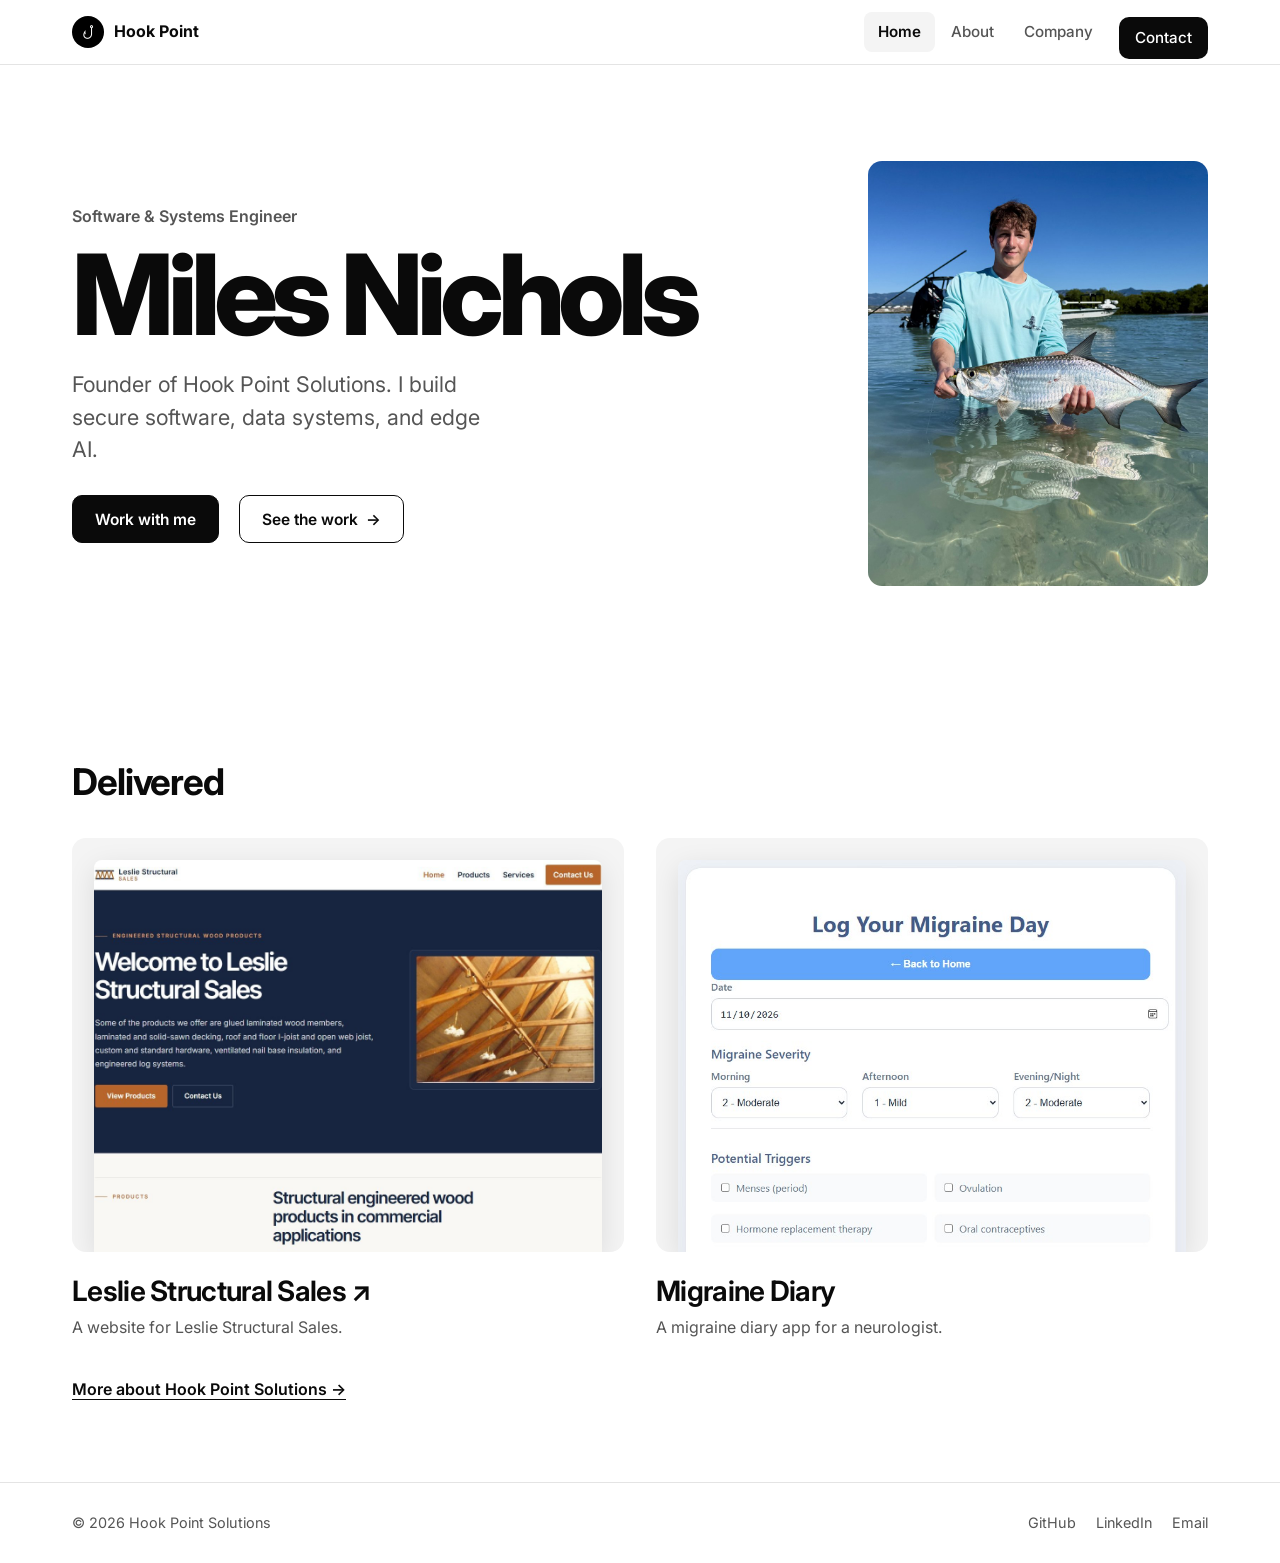
==== commit 5897a153: "changes" ====
--- a/index.html
+++ b/index.html
@@ -19,8 +19,8 @@
   <link rel="preconnect" href="https://fonts.googleapis.com">
   <link rel="preconnect" href="https://fonts.gstatic.com" crossorigin>
   <link rel="stylesheet" href="https://fonts.googleapis.com/css2?family=Inter:wght@400;500;600;700;800&display=swap">
-  <link rel="stylesheet" href="assets/css/styles.css?v=5">
-  <script defer src="assets/js/main.js?v=5"></script>
+  <link rel="stylesheet" href="assets/css/styles.css?v=6">
+  <script defer src="assets/js/main.js?v=6"></script>
 </head>
 <body>
 <a class="skip-link" href="#main">Skip to content</a>
--- a/assets/css/styles.css
+++ b/assets/css/styles.css
@@ -107,8 +107,7 @@
 .intro h1 { font-size: clamp(3.2rem, 10vw, 7rem); letter-spacing: -.055em; line-height: .92; }
 .intro .lead { max-width: 32ch; margin: 22px 0 30px; }
 .portrait { max-width: 240px; }
-.portrait img { width: 100%; aspect-ratio: 4 / 5; object-fit: cover; border-radius: var(--radius); background: var(--gray); filter: grayscale(1); transition: filter .4s ease; }
-.portrait:hover img { filter: none; }
+.portrait img { width: 100%; aspect-ratio: 4 / 5; object-fit: cover; border-radius: var(--radius); background: var(--gray); }
 @media (min-width: 600px) { .portrait { max-width: 300px; } }
 @media (min-width: 900px) {
   .intro { padding: 96px 0; }
@@ -219,6 +218,6 @@
 
 @media (prefers-reduced-motion: reduce) {
   html, .slider { scroll-behavior: auto; }
-  .work-media img, .portrait img { transition: none; }
+  .work-media img { transition: none; }
   .work:hover .work-media img { transform: none; }
 }
